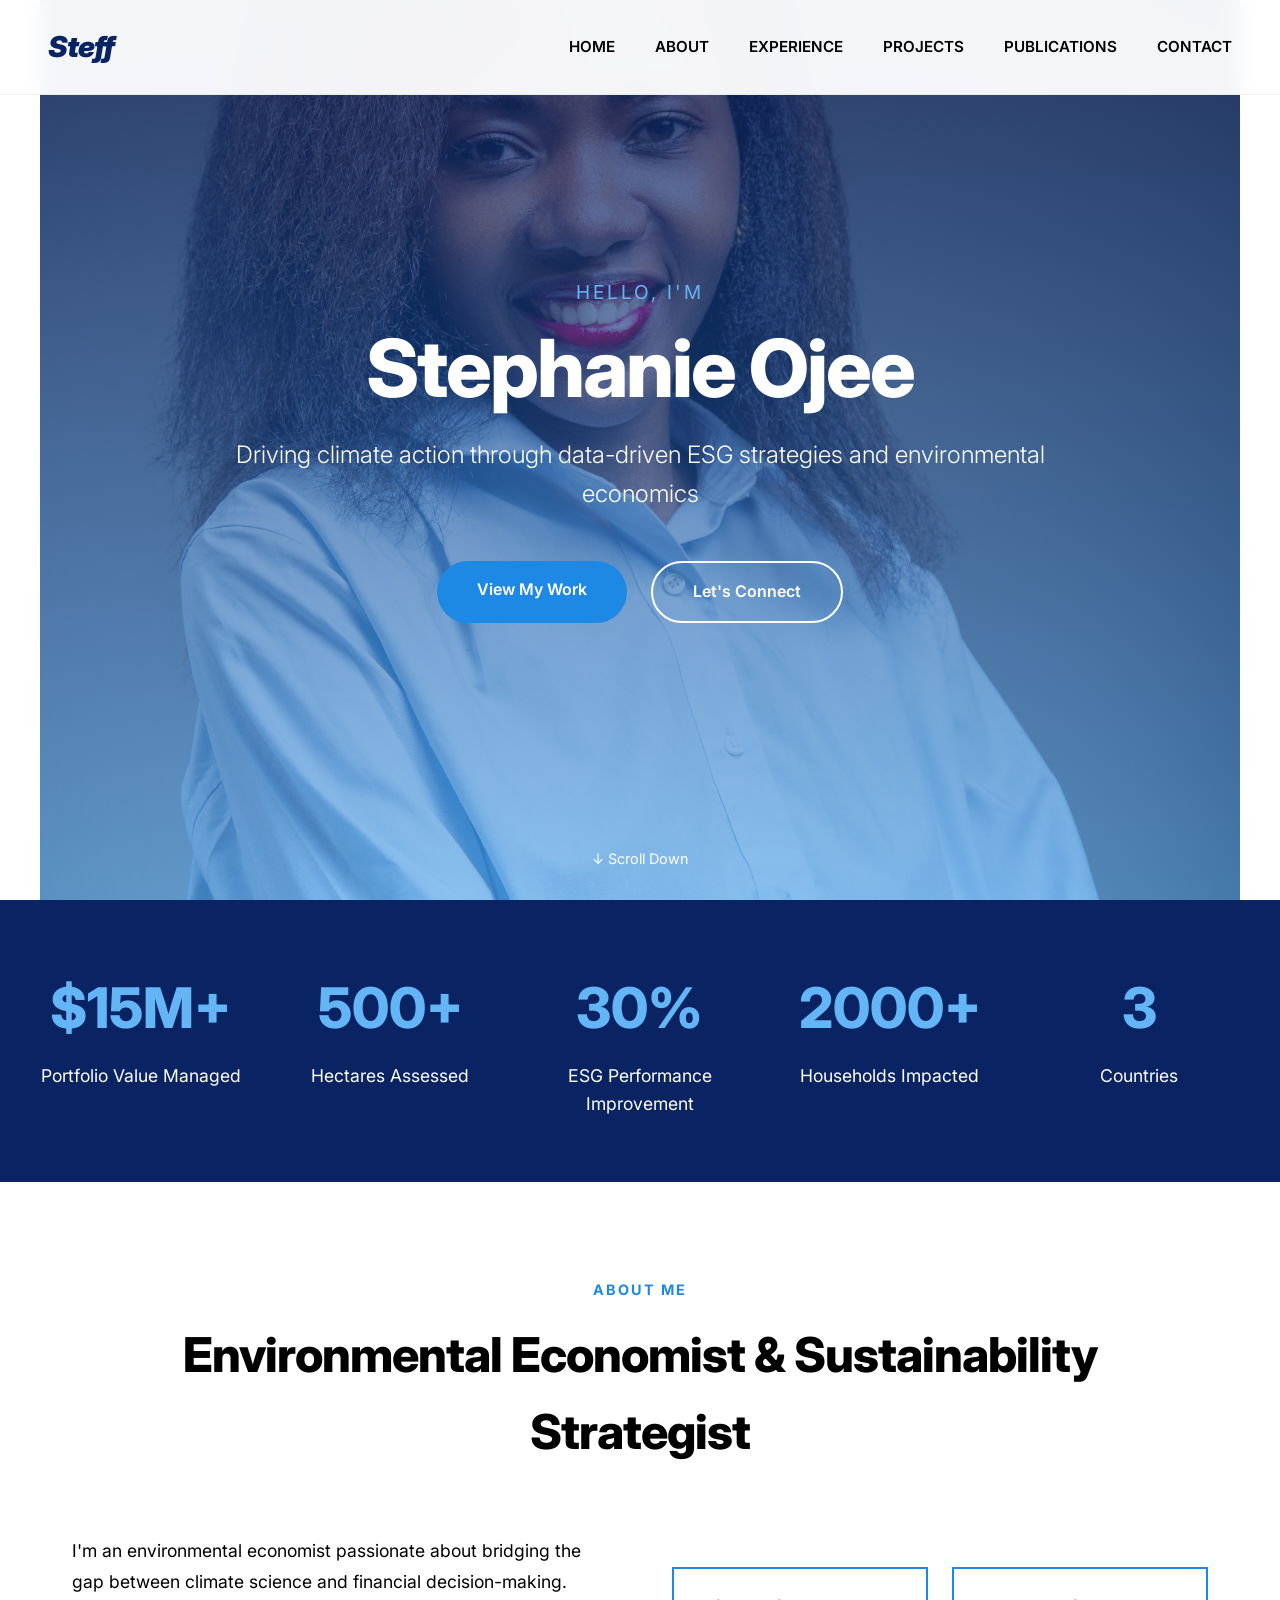
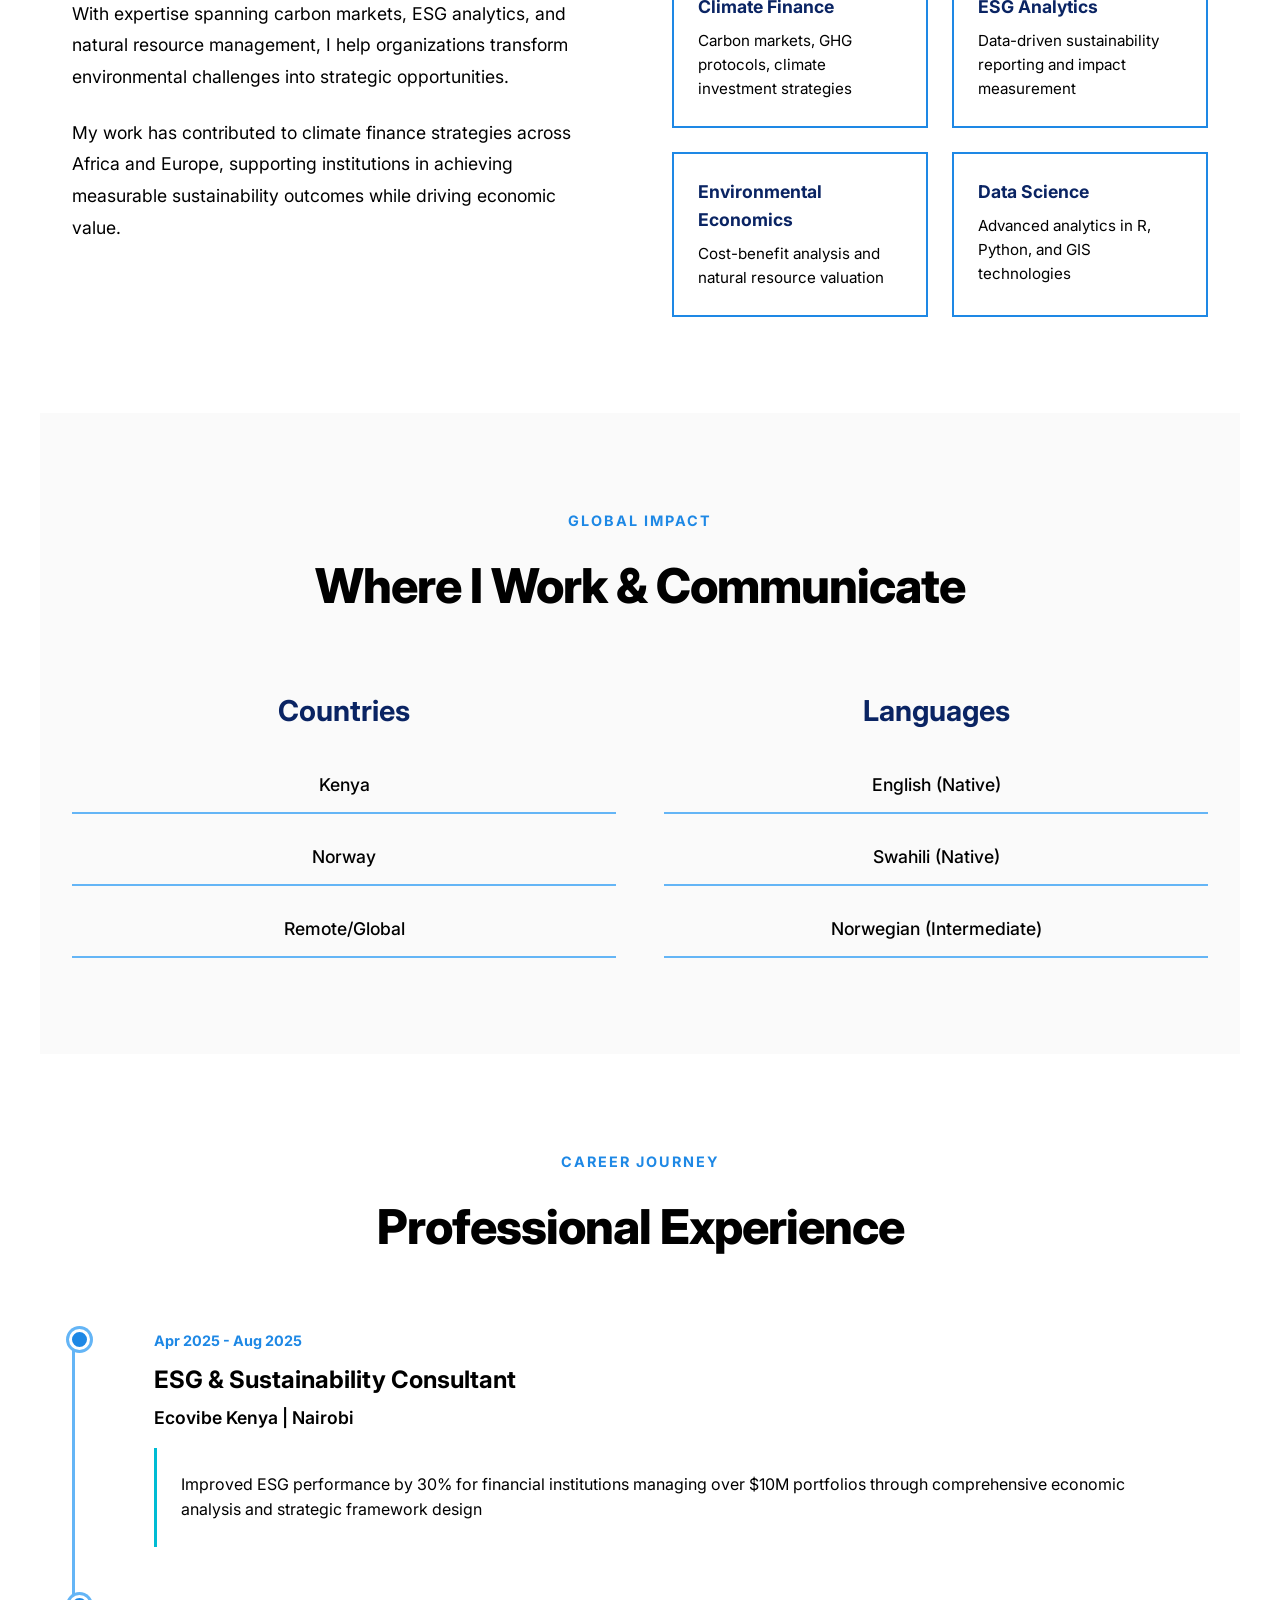
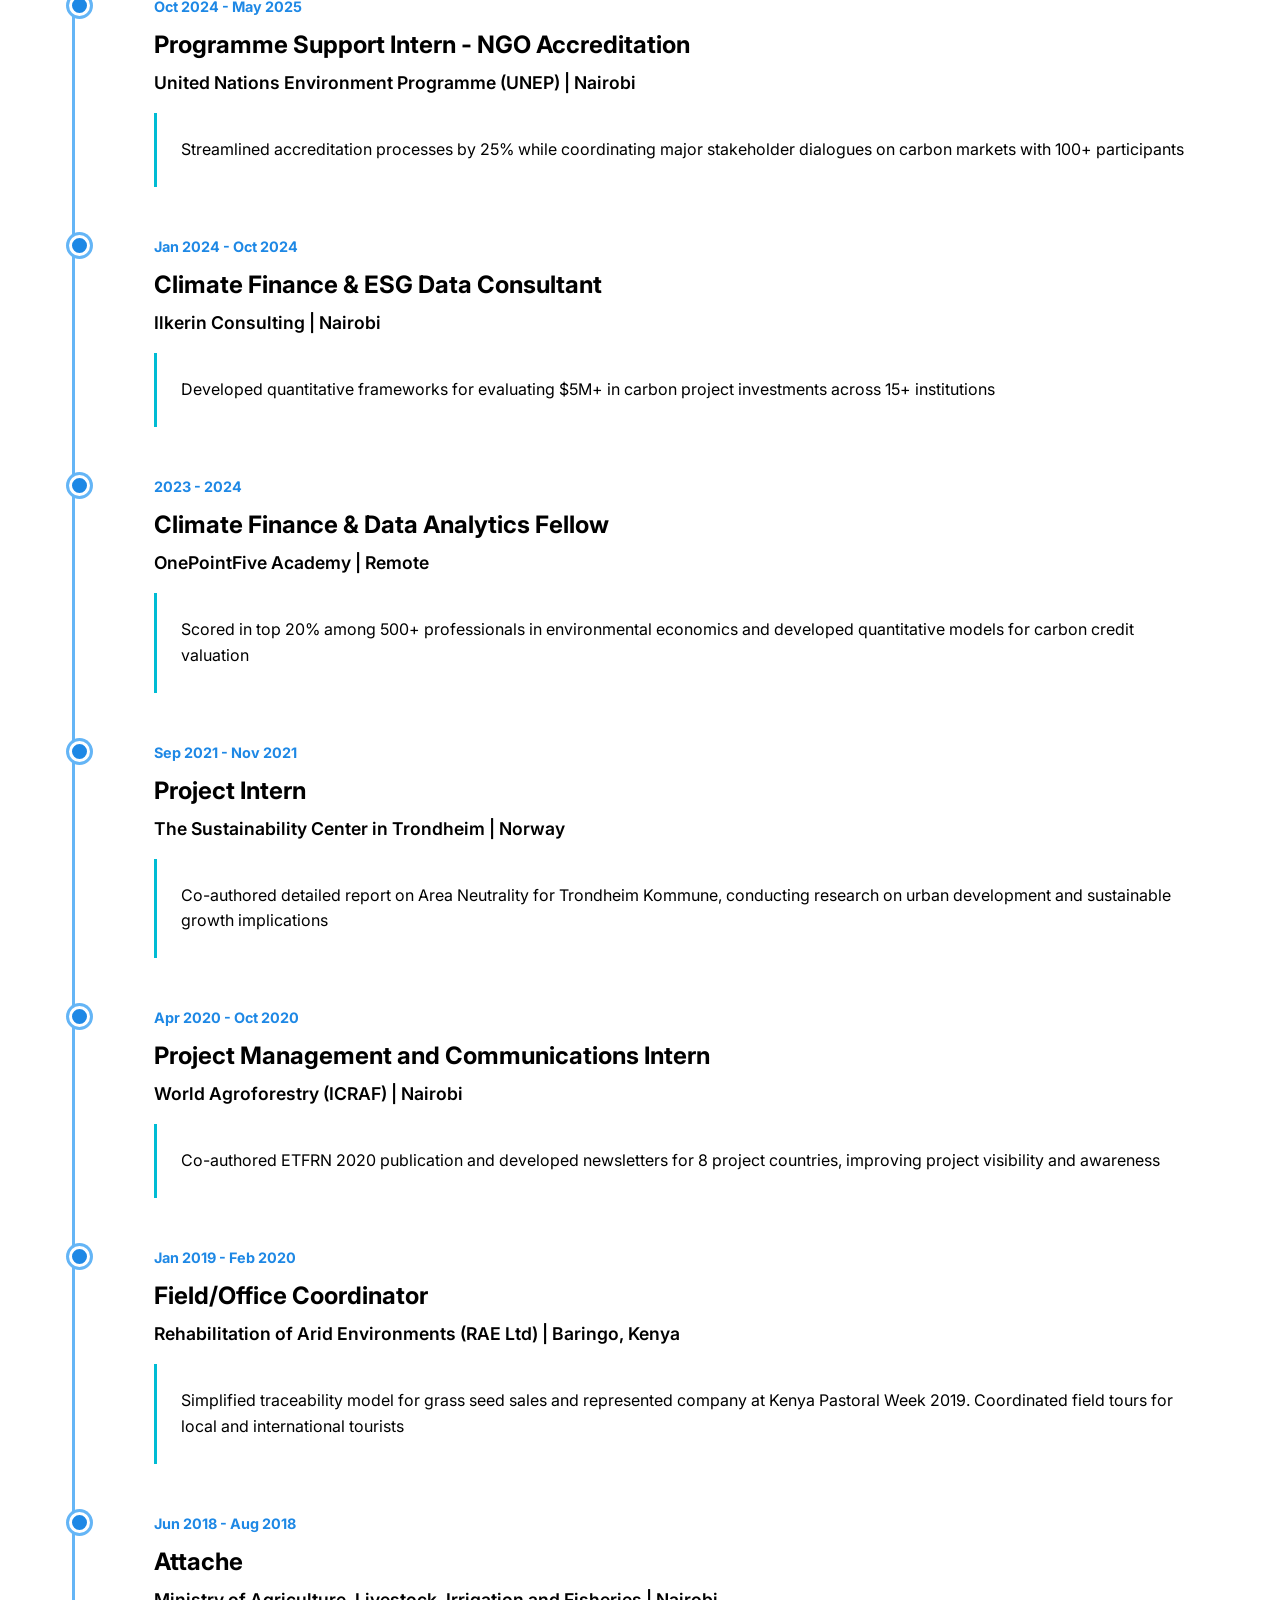
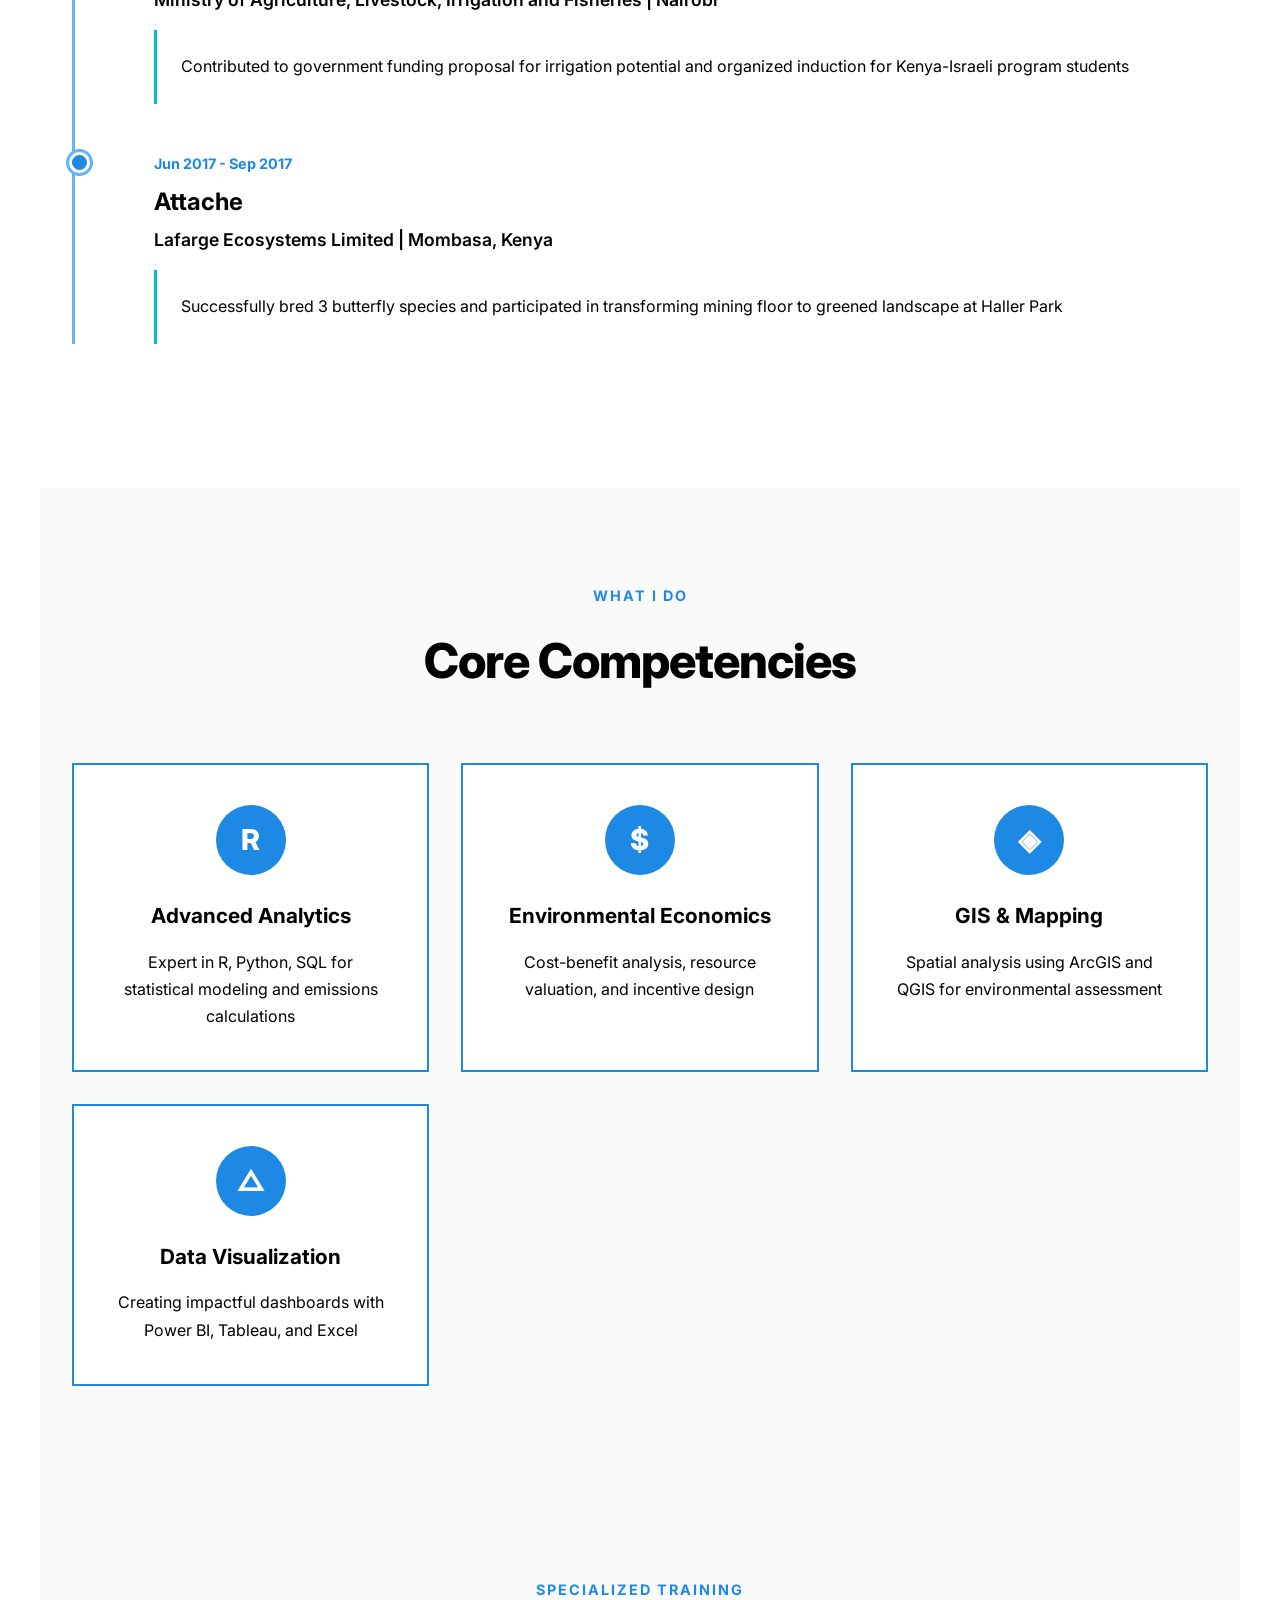
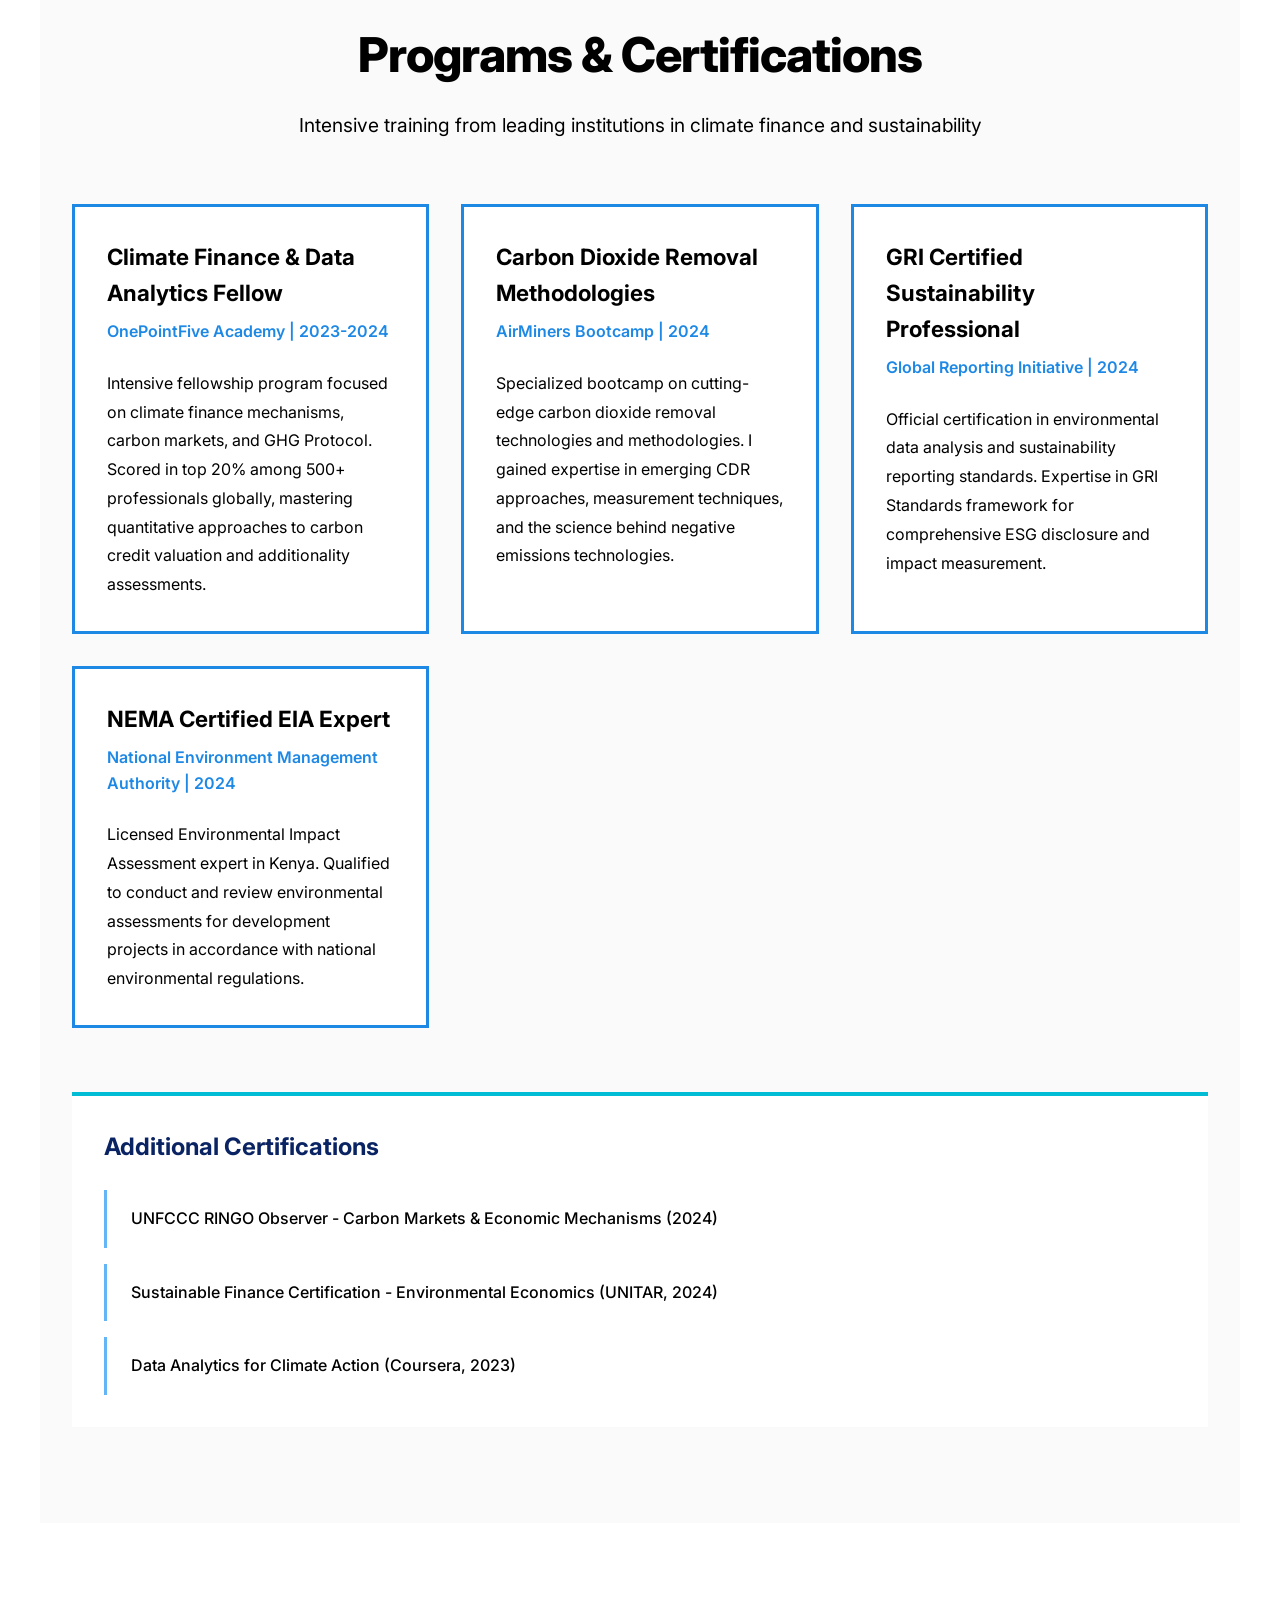
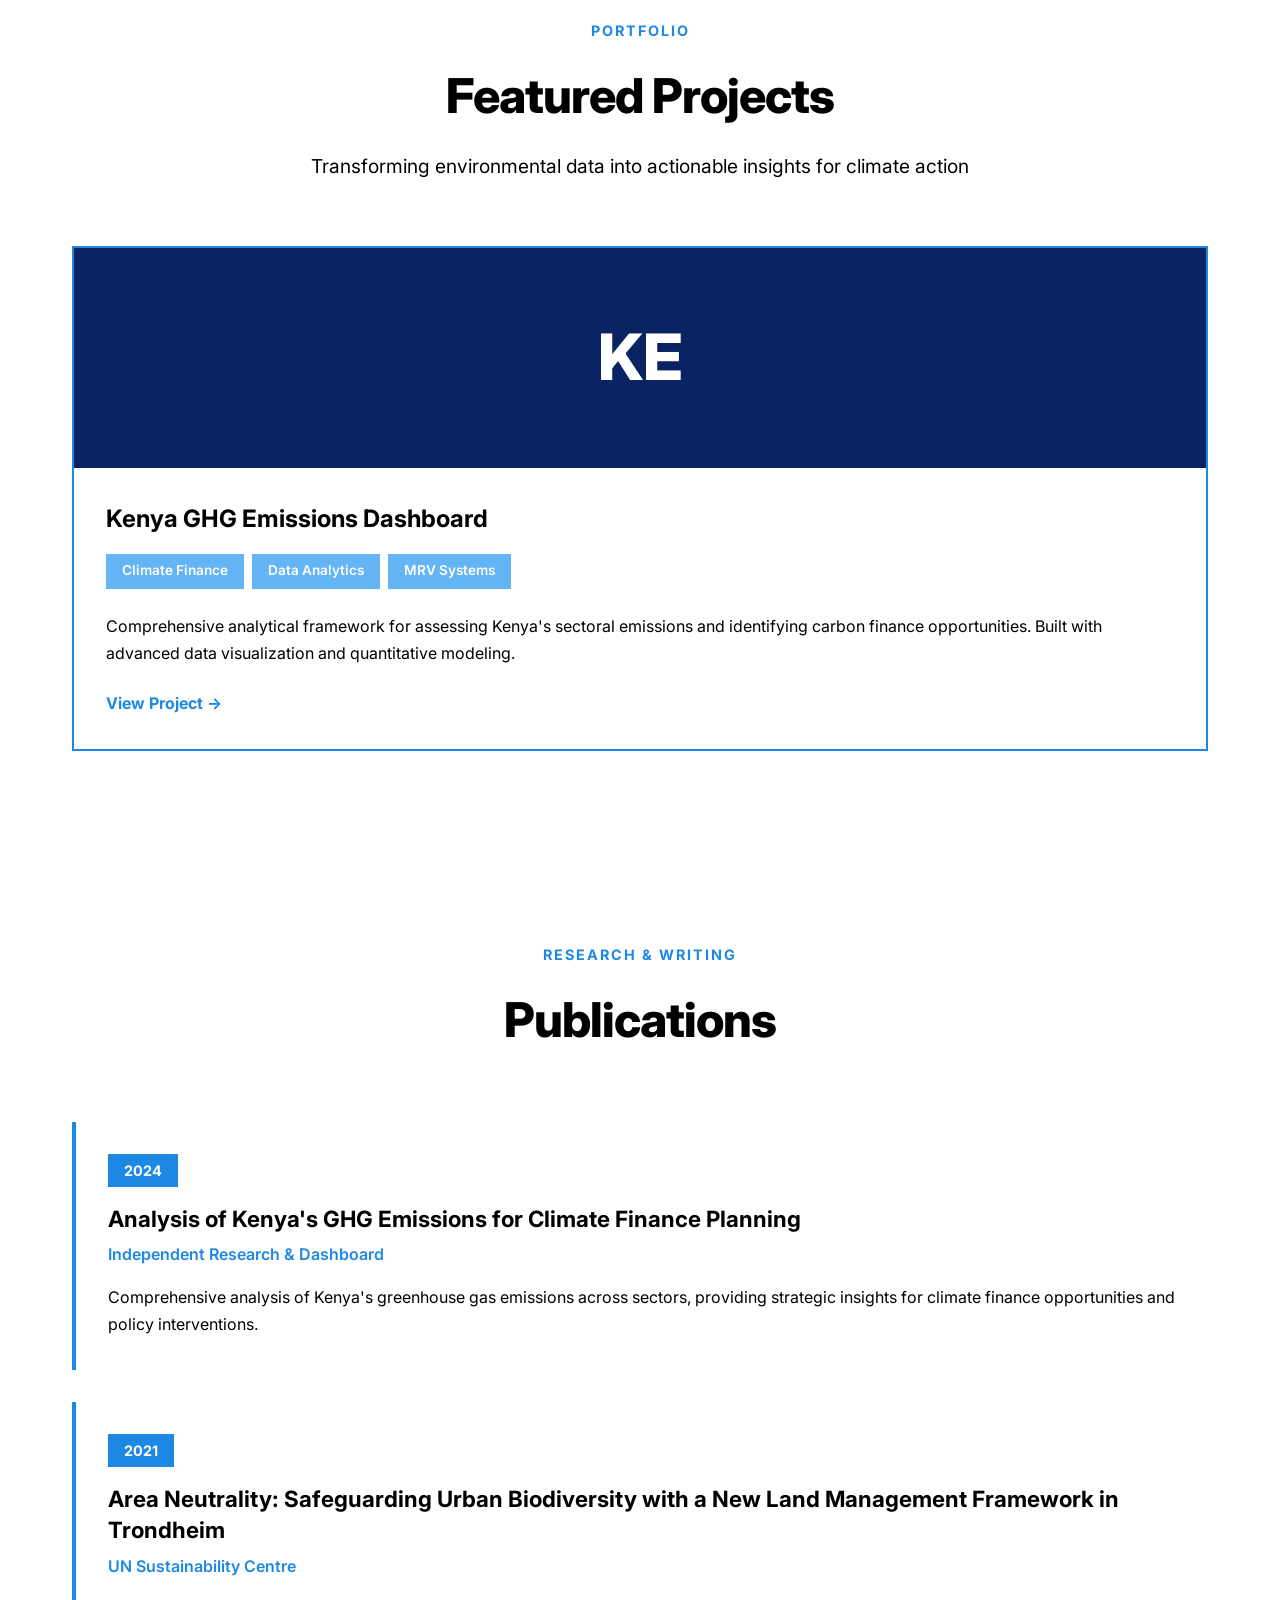
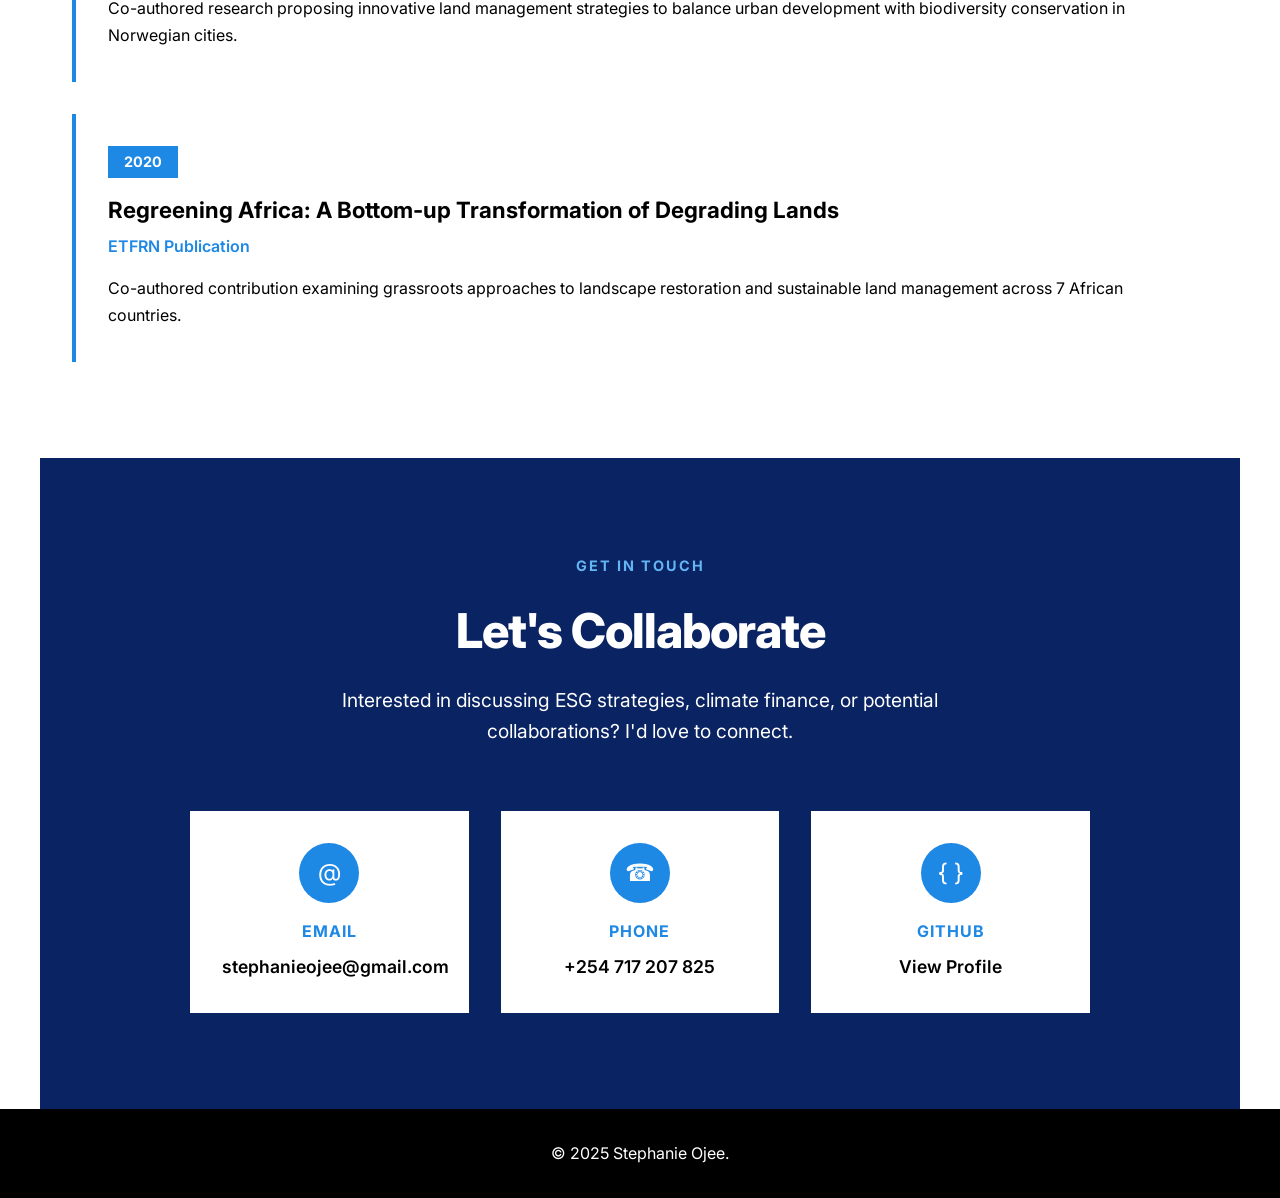
==== index.html @ e3520d9a "Update index.html" ====
<!DOCTYPE html>
<html lang="en">
<head>
    <meta charset="UTF-8">
    <meta name="viewport" content="width=device-width, initial-scale=1.0">
    <title>Stephanie Ojee | ESG & Sustainability Consultant</title>
    <link rel="preconnect" href="https://fonts.googleapis.com">
    <link rel="preconnect" href="https://fonts.gstatic.com" crossorigin>
    <link href="https://fonts.googleapis.com/css2?family=Inter:wght@300;400;500;600;700;800;900&display=swap" rel="stylesheet">
    <style>
        * {
            margin: 0;
            padding: 0;
            box-sizing: border-box;
        }

        :root {
            --blue-dark: #0A2463;
            --blue-primary: #1E88E5;
            --blue-light: #64B5F6;
            --blue-accent: #00BCD4;
            --black: #000000;
            --white: #FFFFFF;
            --off-white: #FAFAFA;
        }

        body {
            font-family: 'Inter', sans-serif;
            color: var(--black);
            background-color: var(--white);
            line-height: 1.6;
        }

        /* Navigation */
        nav {
            position: fixed;
            top: 0;
            width: 100%;
            background: rgba(255, 255, 255, 0.95);
            backdrop-filter: blur(10px);
            padding: 1.5rem 3rem;
            display: flex;
            justify-content: space-between;
            align-items: center;
            z-index: 1000;
            border-bottom: 1px solid rgba(0, 0, 0, 0.05);
        }

        .logo {
            font-size: 1.8rem;
            font-weight: 900;
            font-style: italic;
            color: var(--blue-dark);
            letter-spacing: -1px;
        }

        .nav-links {
            display: flex;
            list-style: none;
            gap: 2.5rem;
        }

        .nav-links a {
            text-decoration: none;
            color: var(--black);
            font-weight: 600;
            font-size: 0.95rem;
            transition: color 0.3s;
            position: relative;
        }

        .nav-links a:hover {
            color: var(--blue-primary);
        }

        .nav-links a::after {
            content: '';
            position: absolute;
            bottom: -5px;
            left: 0;
            width: 0;
            height: 2px;
            background: var(--blue-primary);
            transition: width 0.3s;
        }

        .nav-links a:hover::after {
            width: 100%;
        }

        /* Hero Section */
        .hero {
            height: 100vh;
            background: linear-gradient(rgba(10, 36, 99, 0.7), rgba(30, 136, 229, 0.5)), 
                url('Steff.jpeg');
            background-size: cover;
            background-position: center 30%;
            background-repeat: no-repeat;
            display: flex;
            align-items: center;
            justify-content: center;
            text-align: center;
            color: var(--white);
            position: relative;
}

        .hero-content {
            position: relative;
            z-index: 2;
            max-width: 900px;
            padding: 2rem;
        }

        .hero-subtitle {
            font-size: 1.2rem;
            font-weight: 400;
            letter-spacing: 3px;
            text-transform: uppercase;
            margin-bottom: 1rem;
            color: var(--blue-light);
        }

        .hero h1 {
            font-size: 5rem;
            font-weight: 800;
            margin-bottom: 1.5rem;
            line-height: 1.1;
            letter-spacing: -2px;
        }

        .hero-tagline {
            font-size: 1.5rem;
            font-weight: 300;
            margin-bottom: 3rem;
            color: var(--white);
        }

        .hero-cta {
            display: flex;
            gap: 1.5rem;
            justify-content: center;
            flex-wrap: wrap;
        }

        .btn {
            padding: 1rem 2.5rem;
            border: none;
            font-size: 1rem;
            font-weight: 600;
            cursor: pointer;
            transition: all 0.3s;
            text-decoration: none;
            display: inline-block;
            font-family: 'Inter', sans-serif;
            border-radius: 50px;
        }

        .btn-primary {
            background-color: var(--blue-primary);
            color: var(--white);
        }

        .btn-primary:hover {
            background-color: var(--blue-light);
            transform: translateY(-3px);
        }

        .btn-outline {
            background-color: transparent;
            color: var(--white);
            border: 2px solid var(--white);
        }

        .btn-outline:hover {
            background-color: var(--white);
            color: var(--blue-dark);
        }

        .scroll-indicator {
            position: absolute;
            bottom: 30px;
            left: 50%;
            transform: translateX(-50%);
            color: var(--white);
            font-size: 0.9rem;
            animation: bounce 2s infinite;
        }

        @keyframes bounce {
            0%, 20%, 50%, 80%, 100% {
                transform: translateX(-50%) translateY(0);
            }
            40% {
                transform: translateX(-50%) translateY(-10px);
            }
            60% {
                transform: translateX(-50%) translateY(-5px);
            }
        }

        /* Impact Stats Section */
        .impact-stats {
            background: var(--blue-dark);
            color: var(--white);
            padding: 4rem 2rem;
        }

        .stats-grid {
            max-width: 1200px;
            margin: 0 auto;
            display: grid;
            grid-template-columns: repeat(auto-fit, minmax(200px, 1fr));
            gap: 3rem;
            text-align: center;
        }

        .stat-item h3 {
            font-size: 3.5rem;
            font-weight: 800;
            color: var(--blue-light);
            margin-bottom: 0.5rem;
        }

        .stat-item p {
            font-size: 1.1rem;
            font-weight: 400;
            color: var(--white);
        }

        /* Section Styles */
        section {
            padding: 6rem 2rem;
            max-width: 1200px;
            margin: 0 auto;
        }

        .section-header {
            text-align: center;
            margin-bottom: 4rem;
        }

        .section-label {
            font-size: 0.9rem;
            font-weight: 700;
            color: var(--blue-primary);
            text-transform: uppercase;
            letter-spacing: 2px;
            margin-bottom: 1rem;
        }

        .section-title {
            font-size: 3rem;
            font-weight: 800;
            color: var(--black);
            margin-bottom: 1rem;
            letter-spacing: -1px;
        }

        .section-description {
            font-size: 1.2rem;
            color: var(--black);
            max-width: 700px;
            margin: 0 auto;
        }

        /* About Section */
        .about-content {
            display: grid;
            grid-template-columns: 1fr 1fr;
            gap: 4rem;
            align-items: start;
        }

        .about-text h3 {
            font-size: 2rem;
            margin-bottom: 1.5rem;
            color: var(--blue-dark);
            font-weight: 700;
        }

        .about-text p {
            font-size: 1.1rem;
            color: var(--black);
            margin-bottom: 1.5rem;
            line-height: 1.8;
        }

        .expertise-grid {
            display: grid;
            grid-template-columns: repeat(2, 1fr);
            gap: 1.5rem;
            margin-top: 2rem;
        }

        .expertise-item {
            background: var(--white);
            padding: 1.5rem;
            border: 2px solid var(--blue-primary);
            border-radius: 0;
        }

        .expertise-item h4 {
            font-size: 1.1rem;
            color: var(--blue-dark);
            margin-bottom: 0.5rem;
            font-weight: 700;
        }

        .expertise-item p {
            font-size: 0.95rem;
            color: var(--black);
            margin: 0;
        }

        /* Global Presence */
        .global-section {
            background: var(--off-white);
        }

        .global-grid {
            display: grid;
            grid-template-columns: repeat(auto-fit, minmax(300px, 1fr));
            gap: 3rem;
        }

        .global-card {
            text-align: center;
        }

        .global-card h3 {
            font-size: 1.8rem;
            color: var(--blue-dark);
            margin-bottom: 1.5rem;
            font-weight: 700;
        }

        .country-list, .language-list {
            list-style: none;
            display: flex;
            flex-direction: column;
            gap: 1rem;
        }

        .country-list li, .language-list li {
            font-size: 1.1rem;
            color: var(--black);
            font-weight: 500;
            padding: 0.8rem;
            border-bottom: 2px solid var(--blue-light);
        }

        /* Experience Timeline */
        .timeline {
            position: relative;
            padding-left: 50px;
        }

        .timeline::before {
            content: '';
            position: absolute;
            left: 0;
            top: 0;
            bottom: 0;
            width: 3px;
            background: var(--blue-light);
        }

        .timeline-item {
            position: relative;
            margin-bottom: 3rem;
            padding-left: 2rem;
        }

        .timeline-item::before {
            content: '';
            position: absolute;
            left: -53px;
            top: 0;
            width: 15px;
            height: 15px;
            border-radius: 50%;
            background: var(--blue-primary);
            border: 3px solid var(--white);
            box-shadow: 0 0 0 3px var(--blue-light);
        }

        .timeline-date {
            font-size: 0.9rem;
            color: var(--blue-primary);
            font-weight: 700;
            margin-bottom: 0.5rem;
        }

        .timeline-item h3 {
            font-size: 1.5rem;
            color: var(--black);
            margin-bottom: 0.3rem;
            font-weight: 700;
        }

        .timeline-company {
            font-size: 1.1rem;
            color: var(--black);
            margin-bottom: 1rem;
            font-weight: 600;
        }

        .timeline-highlight {
            background: var(--white);
            padding: 1.5rem;
            border-left: 3px solid var(--blue-accent);
            margin-top: 1rem;
        }

        .timeline-highlight p {
            color: var(--black);
            margin: 0;
            font-size: 1rem;
        }

        /* Projects Grid */
        .projects-grid {
            display: grid;
            grid-template-columns: repeat(auto-fit, minmax(350px, 1fr));
            gap: 2.5rem;
        }

        .project-card {
            background: var(--white);
            border: 2px solid var(--blue-primary);
            overflow: hidden;
            transition: all 0.3s;
        }

        .project-card:hover {
            transform: translateY(-5px);
            border-color: var(--blue-dark);
        }

        .project-image {
            height: 220px;
            background: var(--blue-dark);
            display: flex;
            align-items: center;
            justify-content: center;
            font-size: 4rem;
            color: var(--white);
            font-weight: 800;
        }

        .project-content {
            padding: 2rem;
        }

        .project-content h3 {
            font-size: 1.5rem;
            color: var(--black);
            margin-bottom: 1rem;
            font-weight: 700;
        }

        .project-content p {
            color: var(--black);
            margin-bottom: 1.5rem;
            line-height: 1.7;
        }

        .project-tags {
            display: flex;
            gap: 0.5rem;
            flex-wrap: wrap;
            margin-bottom: 1.5rem;
        }

        .tag {
            background: var(--blue-light);
            color: var(--white);
            padding: 0.4rem 1rem;
            font-size: 0.85rem;
            font-weight: 600;
        }

        .project-link {
            color: var(--blue-primary);
            text-decoration: none;
            font-weight: 700;
            display: inline-flex;
            align-items: center;
            gap: 0.5rem;
            transition: gap 0.3s;
        }

        .project-link:hover {
            gap: 1rem;
            color: var(--blue-dark);
        }

        /* Skills Section */
        .skills-section {
            background: var(--off-white);
        }

        .skills-grid {
            display: grid;
            grid-template-columns: repeat(auto-fit, minmax(280px, 1fr));
            gap: 2rem;
        }

        .skill-card {
            background: var(--white);
            padding: 2.5rem;
            text-align: center;
            transition: all 0.3s;
            border: 2px solid var(--blue-primary);
        }

        .skill-card:hover {
            border-color: var(--blue-dark);
            transform: translateY(-5px);
        }

        .skill-icon {
            width: 70px;
            height: 70px;
            background: var(--blue-primary);
            color: var(--white);
            border-radius: 50%;
            display: flex;
            align-items: center;
            justify-content: center;
            font-size: 1.8rem;
            font-weight: 800;
            margin: 0 auto 1.5rem;
        }

        .skill-card h3 {
            font-size: 1.3rem;
            color: var(--black);
            margin-bottom: 1rem;
            font-weight: 700;
        }

        .skill-card p {
            color: var(--black);
            line-height: 1.7;
        }

        /* Certifications Section */
        .certifications-section {
            background: var(--off-white);
        }

        .cert-spotlight-grid {
            display: grid;
            grid-template-columns: repeat(auto-fit, minmax(300px, 1fr));
            gap: 2rem;
            margin-bottom: 4rem;
        }

        .cert-spotlight {
            background: var(--white);
            padding: 2rem;
            border: 3px solid var(--blue-primary);
            transition: all 0.3s;
        }

        .cert-spotlight:hover {
            border-color: var(--blue-dark);
            transform: translateY(-5px);
        }

        .cert-header {
            margin-bottom: 1.5rem;
        }

        .cert-spotlight h3 {
            font-size: 1.4rem;
            color: var(--black);
            margin-bottom: 0.5rem;
            font-weight: 700;
        }

        .cert-org {
            color: var(--blue-primary);
            font-weight: 600;
            font-size: 1rem;
        }

        .cert-spotlight p {
            color: var(--black);
            line-height: 1.8;
            font-size: 1rem;
        }

        .additional-certs {
            background: var(--white);
            padding: 2rem;
            border-top: 4px solid var(--blue-accent);
        }

        .additional-certs h3 {
            font-size: 1.5rem;
            color: var(--blue-dark);
            margin-bottom: 1.5rem;
            font-weight: 700;
        }

        .cert-list {
            list-style: none;
            display: grid;
            gap: 1rem;
        }

        .cert-list li {
            padding: 1rem;
            border-left: 3px solid var(--blue-light);
            padding-left: 1.5rem;
            color: var(--black);
            font-weight: 500;
        }

        /* Publications Section */
        .publications-section {
            background: var(--white);
        }

        .publications-grid {
            display: grid;
            gap: 2rem;
        }

        .publication-card {
            background: var(--white);
            padding: 2rem;
            border-left: 4px solid var(--blue-primary);
            transition: all 0.3s;
        }

        .publication-card:hover {
            border-left-color: var(--blue-dark);
            transform: translateX(10px);
        }

        .pub-year {
            display: inline-block;
            background: var(--blue-primary);
            color: var(--white);
            padding: 0.3rem 1rem;
            font-weight: 700;
            margin-bottom: 1rem;
            font-size: 0.9rem;
        }

        .publication-card h3 {
            font-size: 1.4rem;
            color: var(--black);
            margin-bottom: 0.5rem;
            font-weight: 700;
            line-height: 1.4;
        }

        .pub-type {
            color: var(--blue-primary);
            font-weight: 600;
            margin-bottom: 1rem;
            font-size: 1rem;
        }

        .publication-card p:last-child {
            color: var(--black);
            line-height: 1.7;
        }

        /* Contact Section */
        .contact-section {
            background: var(--blue-dark);
            color: var(--white);
            text-align: center;
            padding: 6rem 2rem;
        }

        .contact-section .section-title {
            color: var(--white);
        }

        .contact-section .section-description {
            color: var(--white);
        }

        .contact-grid {
            display: grid;
            grid-template-columns: repeat(auto-fit, minmax(250px, 1fr));
            gap: 2rem;
            max-width: 900px;
            margin: 3rem auto 0;
        }

        .contact-item {
            background: var(--white);
            color: var(--black);
            padding: 2rem;
            transition: all 0.3s;
        }

        .contact-item:hover {
            background: var(--blue-light);
            color: var(--white);
            transform: translateY(-5px);
        }

        .contact-icon {
            width: 60px;
            height: 60px;
            background: var(--blue-primary);
            color: var(--white);
            border-radius: 50%;
            display: flex;
            align-items: center;
            justify-content: center;
            font-size: 1.5rem;
            margin: 0 auto 1rem;
        }

        .contact-item h4 {
            font-size: 1rem;
            margin-bottom: 0.5rem;
            color: var(--blue-primary);
            text-transform: uppercase;
            letter-spacing: 1px;
            font-weight: 700;
        }

        .contact-item:hover h4 {
            color: var(--white);
        }

        .contact-item a {
            color: var(--black);
            text-decoration: none;
            font-size: 1.1rem;
            font-weight: 600;
            transition: color 0.3s;
        }

        .contact-item:hover a {
            color: var(--white);
        }

        footer {
            background: var(--black);
            color: var(--white);
            text-align: center;
            padding: 2rem;
        }

        footer p {
            color: var(--white);
        }

        @media (max-width: 768px) {
            nav {
                padding: 1rem 1.5rem;
            }

            .nav-links {
                gap: 1.5rem;
                font-size: 0.85rem;
            }

            .hero h1 {
                font-size: 3rem;
            }

            .hero-tagline {
                font-size: 1.2rem;
            }

            .section-title {
                font-size: 2rem;
            }

            .about-content {
                grid-template-columns: 1fr;
            }

            .expertise-grid {
                grid-template-columns: 1fr;
            }

            .timeline {
                padding-left: 30px;
            }

            .timeline-item::before {
                left: -36px;
            }

            .projects-grid,
            .skills-grid,
            .cert-spotlight-grid,
            .publications-grid {
                grid-template-columns: 1fr;
            }
        }
    </style>
</head>
<body>
    <nav>
        <div class="logo">Steff</div>
        <ul class="nav-links">
            <li><a href="#home">HOME</a></li>
            <li><a href="#about">ABOUT</a></li>
            <li><a href="#experience">EXPERIENCE</a></li>
            <li><a href="#projects">PROJECTS</a></li>
            <li><a href="#publications">PUBLICATIONS</a></li>
            <li><a href="#contact">CONTACT</a></li>
        </ul>
    </nav>

    <section class="hero" id="home">
        <div class="hero-content">
            <div class="hero-subtitle">Hello, I'm</div>
            <h1>Stephanie Ojee</h1>
            <div class="hero-tagline">Driving climate action through data-driven ESG strategies and environmental economics</div>
            <div class="hero-cta">
                <a href="#projects" class="btn btn-primary">View My Work</a>
                <a href="#contact" class="btn btn-outline">Let's Connect</a>
            </div>
        </div>
        <div class="scroll-indicator">↓ Scroll Down</div>
    </section>

    <div class="impact-stats">
        <div class="stats-grid">
            <div class="stat-item">
                <h3>$15M+</h3>
                <p>Portfolio Value Managed</p>
            </div>
            <div class="stat-item">
                <h3>500+</h3>
                <p>Hectares Assessed</p>
            </div>
            <div class="stat-item">
                <h3>30%</h3>
                <p>ESG Performance Improvement</p>
            </div>
            <div class="stat-item">
                <h3>2000+</h3>
                <p>Households Impacted</p>
            </div>
            <div class="stat-item">
                <h3>3</h3>
                <p>Countries</p>
            </div>
        </div>
    </div>

    <section id="about">
        <div class="section-header">
            <div class="section-label">About Me</div>
            <h2 class="section-title">Environmental Economist & Sustainability Strategist</h2>
        </div>
        <div class="about-content">
            <div class="about-text">
                <p>I'm an environmental economist passionate about bridging the gap between climate science and financial decision-making. With expertise spanning carbon markets, ESG analytics, and natural resource management, I help organizations transform environmental challenges into strategic opportunities.</p>
                <p>My work has contributed to climate finance strategies across Africa and Europe, supporting institutions in achieving measurable sustainability outcomes while driving economic value.</p>
            </div>
            <div class="expertise-grid">
                <div class="expertise-item">
                    <h4>Climate Finance</h4>
                    <p>Carbon markets, GHG protocols, climate investment strategies</p>
                </div>
                <div class="expertise-item">
                    <h4>ESG Analytics</h4>
                    <p>Data-driven sustainability reporting and impact measurement</p>
                </div>
                <div class="expertise-item">
                    <h4>Environmental Economics</h4>
                    <p>Cost-benefit analysis and natural resource valuation</p>
                </div>
                <div class="expertise-item">
                    <h4>Data Science</h4>
                    <p>Advanced analytics in R, Python, and GIS technologies</p>
                </div>
            </div>
        </div>
    </section>

    <section class="global-section">
        <div class="section-header">
            <div class="section-label">Global Impact</div>
            <h2 class="section-title">Where I Work & Communicate</h2>
        </div>
        <div class="global-grid">
            <div class="global-card">
                <h3>Countries</h3>
                <ul class="country-list">
                    <li>Kenya</li>
                    <li>Norway</li>
                    <li>Remote/Global</li>
                </ul>
            </div>
            <div class="global-card">
                <h3>Languages</h3>
                <ul class="language-list">
                    <li>English (Native)</li>
                    <li>Swahili (Native)</li>
                    <li>Norwegian (Intermediate)</li>
                </ul>
            </div>
        </div>
    </section>

    <section id="experience">
        <div class="section-header">
            <div class="section-label">Career Journey</div>
            <h2 class="section-title">Professional Experience</h2>
        </div>
        <div class="timeline">
            <div class="timeline-item">
                <div class="timeline-date">Apr 2025 - Aug 2025</div>
                <h3>ESG & Sustainability Consultant</h3>
                <div class="timeline-company">Ecovibe Kenya | Nairobi</div>
                <div class="timeline-highlight">
                    <p>Improved ESG performance by 30% for financial institutions managing over $10M portfolios through comprehensive economic analysis and strategic framework design</p>
                </div>
            </div>

            <div class="timeline-item">
                <div class="timeline-date">Oct 2024 - May 2025</div>
                <h3>Programme Support Intern - NGO Accreditation</h3>
                <div class="timeline-company">United Nations Environment Programme (UNEP) | Nairobi</div>
                <div class="timeline-highlight">
                    <p>Streamlined accreditation processes by 25% while coordinating major stakeholder dialogues on carbon markets with 100+ participants</p>
                </div>
            </div>

            <div class="timeline-item">
                <div class="timeline-date">Jan 2024 - Oct 2024</div>
                <h3>Climate Finance & ESG Data Consultant</h3>
                <div class="timeline-company">Ilkerin Consulting | Nairobi</div>
                <div class="timeline-highlight">
                    <p>Developed quantitative frameworks for evaluating $5M+ in carbon project investments across 15+ institutions</p>
                </div>
            </div>

            <div class="timeline-item">
                <div class="timeline-date">2023 - 2024</div>
                <h3>Climate Finance & Data Analytics Fellow</h3>
                <div class="timeline-company">OnePointFive Academy | Remote</div>
                <div class="timeline-highlight">
                    <p>Scored in top 20% among 500+ professionals in environmental economics and developed quantitative models for carbon credit valuation</p>
                </div>
            </div>

            <div class="timeline-item">
                <div class="timeline-date">Sep 2021 - Nov 2021</div>
                <h3>Project Intern</h3>
                <div class="timeline-company">The Sustainability Center in Trondheim | Norway</div>
                <div class="timeline-highlight">
                    <p>Co-authored detailed report on Area Neutrality for Trondheim Kommune, conducting research on urban development and sustainable growth implications</p>
                </div>
            </div>

            <div class="timeline-item">
                <div class="timeline-date">Apr 2020 - Oct 2020</div>
                <h3>Project Management and Communications Intern</h3>
                <div class="timeline-company">World Agroforestry (ICRAF) | Nairobi</div>
                <div class="timeline-highlight">
                    <p>Co-authored ETFRN 2020 publication and developed newsletters for 8 project countries, improving project visibility and awareness</p>
                </div>
            </div>

            <div class="timeline-item">
                <div class="timeline-date">Jan 2019 - Feb 2020</div>
                <h3>Field/Office Coordinator</h3>
                <div class="timeline-company">Rehabilitation of Arid Environments (RAE Ltd) | Baringo, Kenya</div>
                <div class="timeline-highlight">
                    <p>Simplified traceability model for grass seed sales and represented company at Kenya Pastoral Week 2019. Coordinated field tours for local and international tourists</p>
                </div>
            </div>

            <div class="timeline-item">
                <div class="timeline-date">Jun 2018 - Aug 2018</div>
                <h3>Attache</h3>
                <div class="timeline-company">Ministry of Agriculture, Livestock, Irrigation and Fisheries | Nairobi</div>
                <div class="timeline-highlight">
                    <p>Contributed to government funding proposal for irrigation potential and organized induction for Kenya-Israeli program students</p>
                </div>
            </div>

            <div class="timeline-item">
                <div class="timeline-date">Jun 2017 - Sep 2017</div>
                <h3>Attache</h3>
                <div class="timeline-company">Lafarge Ecosystems Limited | Mombasa, Kenya</div>
                <div class="timeline-highlight">
                    <p>Successfully bred 3 butterfly species and participated in transforming mining floor to greened landscape at Haller Park</p>
                </div>
            </div>
        </div>
    </section>

    <section class="skills-section">
        <div class="section-header">
            <div class="section-label">What I Do</div>
            <h2 class="section-title">Core Competencies</h2>
        </div>
        <div class="skills-grid">
            <div class="skill-card">
                <div class="skill-icon">R</div>
                <h3>Advanced Analytics</h3>
                <p>Expert in R, Python, SQL for statistical modeling and emissions calculations</p>
            </div>
            <div class="skill-card">
                <div class="skill-icon">$</div>
                <h3>Environmental Economics</h3>
                <p>Cost-benefit analysis, resource valuation, and incentive design</p>
            </div>
            <div class="skill-card">
                <div class="skill-icon">◈</div>
                <h3>GIS & Mapping</h3>
                <p>Spatial analysis using ArcGIS and QGIS for environmental assessment</p>
            </div>
            <div class="skill-card">
                <div class="skill-icon">△</div>
                <h3>Data Visualization</h3>
                <p>Creating impactful dashboards with Power BI, Tableau, and Excel</p>
            </div>
        </div>
    </section>

    <section class="certifications-section">
        <div class="section-header">
            <div class="section-label">Specialized Training</div>
            <h2 class="section-title">Programs & Certifications</h2>
            <p class="section-description">Intensive training from leading institutions in climate finance and sustainability</p>
        </div>
        <div class="cert-spotlight-grid">
            <div class="cert-spotlight">
                <div class="cert-header">
                    <h3>Climate Finance & Data Analytics Fellow</h3>
                    <div class="cert-org">OnePointFive Academy | 2023-2024</div>
                </div>
                <p>Intensive fellowship program focused on climate finance mechanisms, carbon markets, and GHG Protocol. Scored in top 20% among 500+ professionals globally, mastering quantitative approaches to carbon credit valuation and additionality assessments.</p>
            </div>

            <div class="cert-spotlight">
                <div class="cert-header">
                    <h3>Carbon Dioxide Removal Methodologies</h3>
                    <div class="cert-org">AirMiners Bootcamp | 2024</div>
                </div>
                <p>Specialized bootcamp on cutting-edge carbon dioxide removal technologies and methodologies. I gained expertise in emerging CDR approaches, measurement techniques, and the science behind negative emissions technologies.</p>
            </div>

            <div class="cert-spotlight">
                <div class="cert-header">
                    <h3>GRI Certified Sustainability Professional</h3>
                    <div class="cert-org">Global Reporting Initiative | 2024</div>
                </div>
                <p>Official certification in environmental data analysis and sustainability reporting standards. Expertise in GRI Standards framework for comprehensive ESG disclosure and impact measurement.</p>
            </div>

            <div class="cert-spotlight">
                <div class="cert-header">
                    <h3>NEMA Certified EIA Expert</h3>
                    <div class="cert-org">National Environment Management Authority | 2024</div>
                </div>
                <p>Licensed Environmental Impact Assessment expert in Kenya. Qualified to conduct and review environmental assessments for development projects in accordance with national environmental regulations.</p>
            </div>
        </div>

        <div class="additional-certs">
            <h3>Additional Certifications</h3>
            <ul class="cert-list">
                <li>UNFCCC RINGO Observer - Carbon Markets & Economic Mechanisms (2024)</li>
                <li>Sustainable Finance Certification - Environmental Economics (UNITAR, 2024)</li>
                <li>Data Analytics for Climate Action (Coursera, 2023)</li>
            </ul>
        </div>
    </section>

    <section id="projects">
        <div class="section-header">
            <div class="section-label">Portfolio</div>
            <h2 class="section-title">Featured Projects</h2>
            <p class="section-description">Transforming environmental data into actionable insights for climate action</p>
        </div>
        <div class="projects-grid">
            <div class="project-card">
                <div class="project-image">KE</div>
                <div class="project-content">
                    <h3>Kenya GHG Emissions Dashboard</h3>
                    <div class="project-tags">
                        <span class="tag">Climate Finance</span>
                        <span class="tag">Data Analytics</span>
                        <span class="tag">MRV Systems</span>
                    </div>
                    <p>Comprehensive analytical framework for assessing Kenya's sectoral emissions and identifying carbon finance opportunities. Built with advanced data visualization and quantitative modeling.</p>
                    <a href="https://github.com/Steff-Ojee/Kenya-GHG-dashboard" target="_blank" class="project-link">View Project →</a>
                </div>
            </div>
        </div>
    </section>

    <section class="publications-section" id="publications">
        <div class="section-header">
            <div class="section-label">Research & Writing</div>
            <h2 class="section-title">Publications</h2>
        </div>
        <div class="publications-grid">
            <div class="publication-card">
                <div class="pub-year">2024</div>
                <h3>Analysis of Kenya's GHG Emissions for Climate Finance Planning</h3>
                <p class="pub-type">Independent Research & Dashboard</p>
                <p>Comprehensive analysis of Kenya's greenhouse gas emissions across sectors, providing strategic insights for climate finance opportunities and policy interventions.</p>
            </div>

            <div class="publication-card">
                <div class="pub-year">2021</div>
                <h3>Area Neutrality: Safeguarding Urban Biodiversity with a New Land Management Framework in Trondheim</h3>
                <p class="pub-type">UN Sustainability Centre</p>
                <p>Co-authored research proposing innovative land management strategies to balance urban development with biodiversity conservation in Norwegian cities.</p>
            </div>

            <div class="publication-card">
                <div class="pub-year">2020</div>
                <h3>Regreening Africa: A Bottom-up Transformation of Degrading Lands</h3>
                <p class="pub-type">ETFRN Publication</p>
                <p>Co-authored contribution examining grassroots approaches to landscape restoration and sustainable land management across 7 African countries.</p>
            </div>
        </div>
    </section>

    <section class="contact-section" id="contact">
        <div class="section-header">
            <div class="section-label" style="color: var(--blue-light);">Get In Touch</div>
            <h2 class="section-title">Let's Collaborate</h2>
            <p class="section-description">Interested in discussing ESG strategies, climate finance, or potential collaborations? I'd love to connect.</p>
        </div>
        <div class="contact-grid">
            <div class="contact-item">
                <div class="contact-icon">@</div>
                <h4>Email</h4>
                <a href="mailto:stephanieojee@gmail.com">stephanieojee@gmail.com</a>
            </div>
            <div class="contact-item">
                <div class="contact-icon">☎</div>
                <h4>Phone</h4>
                <a href="tel:+254717207825">+254 717 207 825</a>
            </div>
            <div class="contact-item">
                <div class="contact-icon">{ }</div>
                <h4>GitHub</h4>
                <a href="https://github.com/Steff-Ojee" target="_blank">View Profile</a>
            </div>
        </div>
    </section>

    <footer>
        <p>&copy; 2025 Stephanie Ojee.</p>
    </footer>

    <script>
        document.querySelectorAll('a[href^="#"]').forEach(anchor => {
            anchor.addEventListener('click', function (e) {
                e.preventDefault();
                const target = document.querySelector(this.getAttribute('href'));
                if (target) {
                    target.scrollIntoView({
                        behavior: 'smooth'
                    });
                }
            });
        });

        window.addEventListener('scroll', () => {
            const nav = document.querySelector('nav');
            if (window.scrollY > 50) {
                nav.style.boxShadow = '0 2px 20px rgba(0, 0, 0, 0.1)';
            } else {
                nav.style.boxShadow = 'none';
            }
        });

        const observerOptions = {
            threshold: 0.1,
            rootMargin: '0px 0px -50px 0px'
        };

        const observer = new IntersectionObserver((entries) => {
            entries.forEach(entry => {
                if (entry.isIntersecting) {
                    entry.target.style.opacity = '1';
                    entry.target.style.transform = 'translateY(0)';
                }
            });
        }, observerOptions);

        document.querySelectorAll('.timeline-item, .project-card, .skill-card, .cert-spotlight, .publication-card').forEach(el => {
            el.style.opacity = '0';
            el.style.transform = 'translateY(30px)';
            el.style.transition = 'all 0.6s ease-out';
            observer.observe(el);
        });
    </script>
</body>
</html>
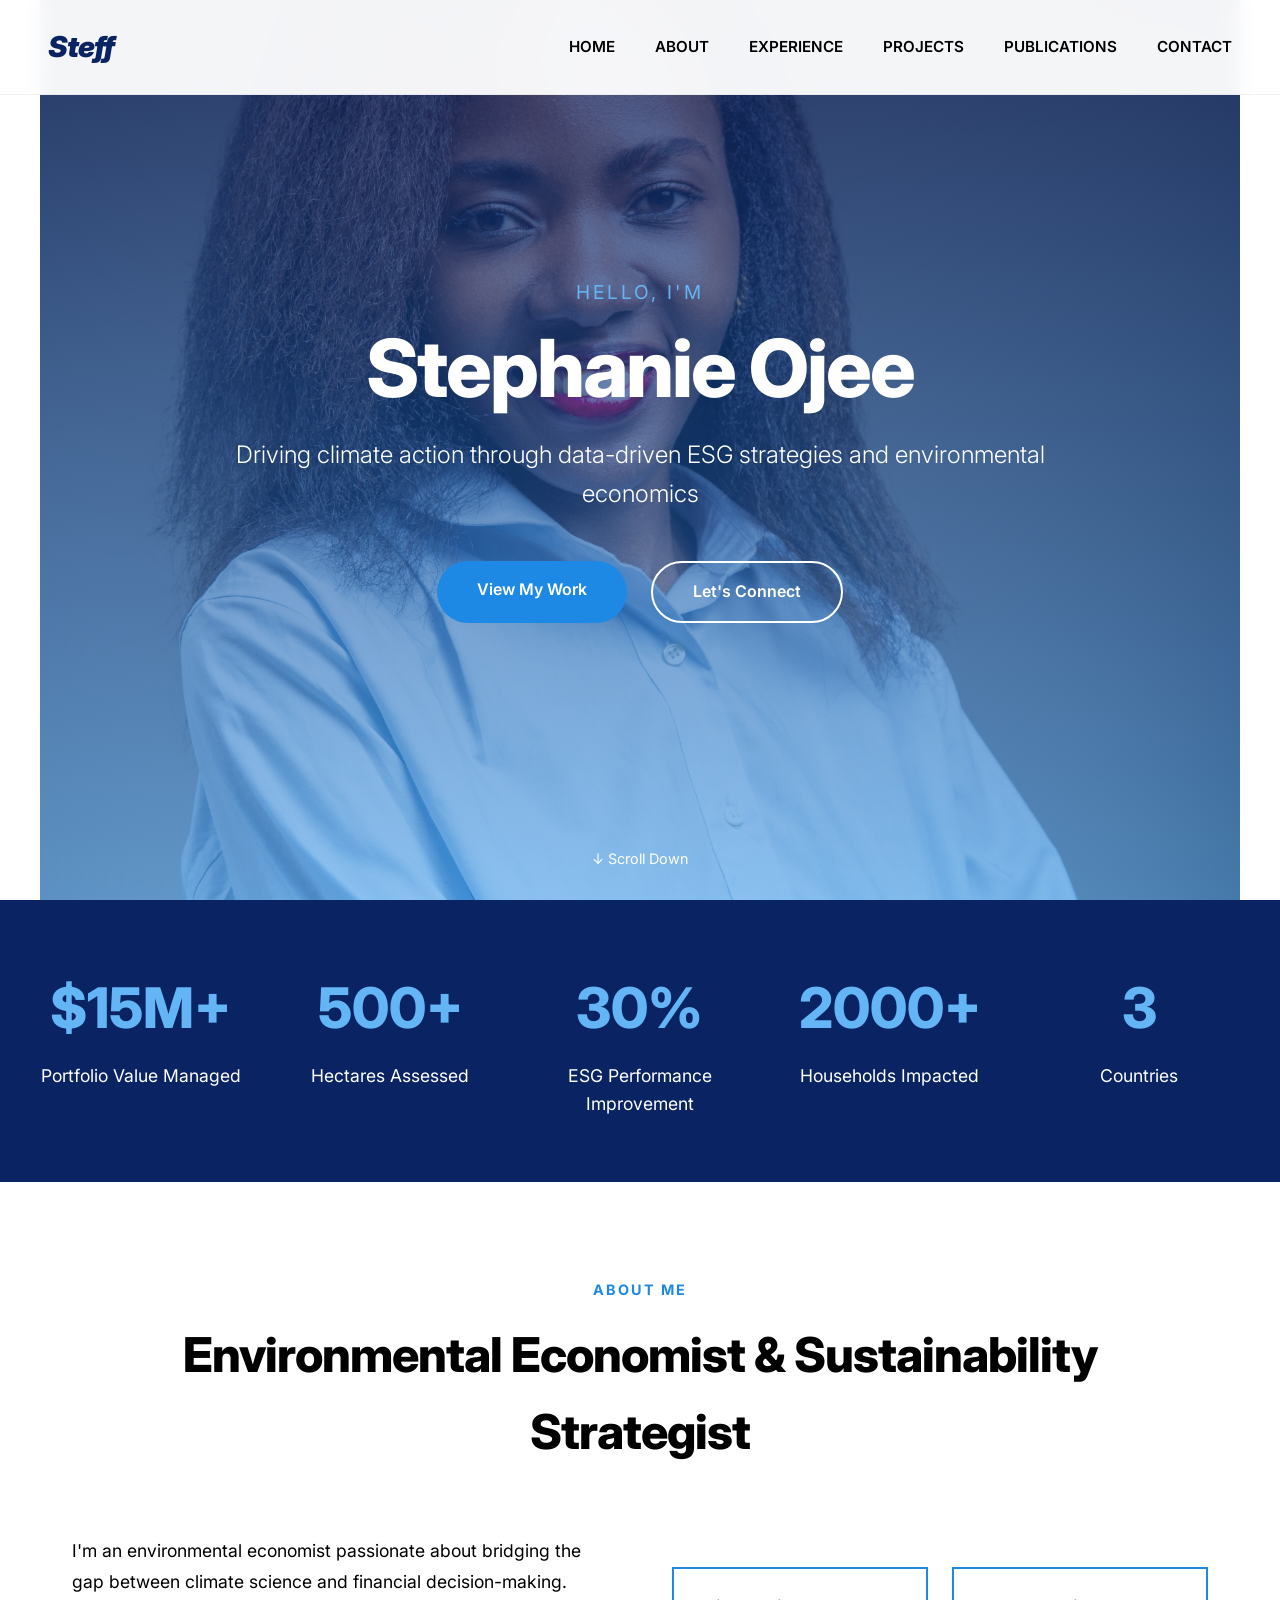
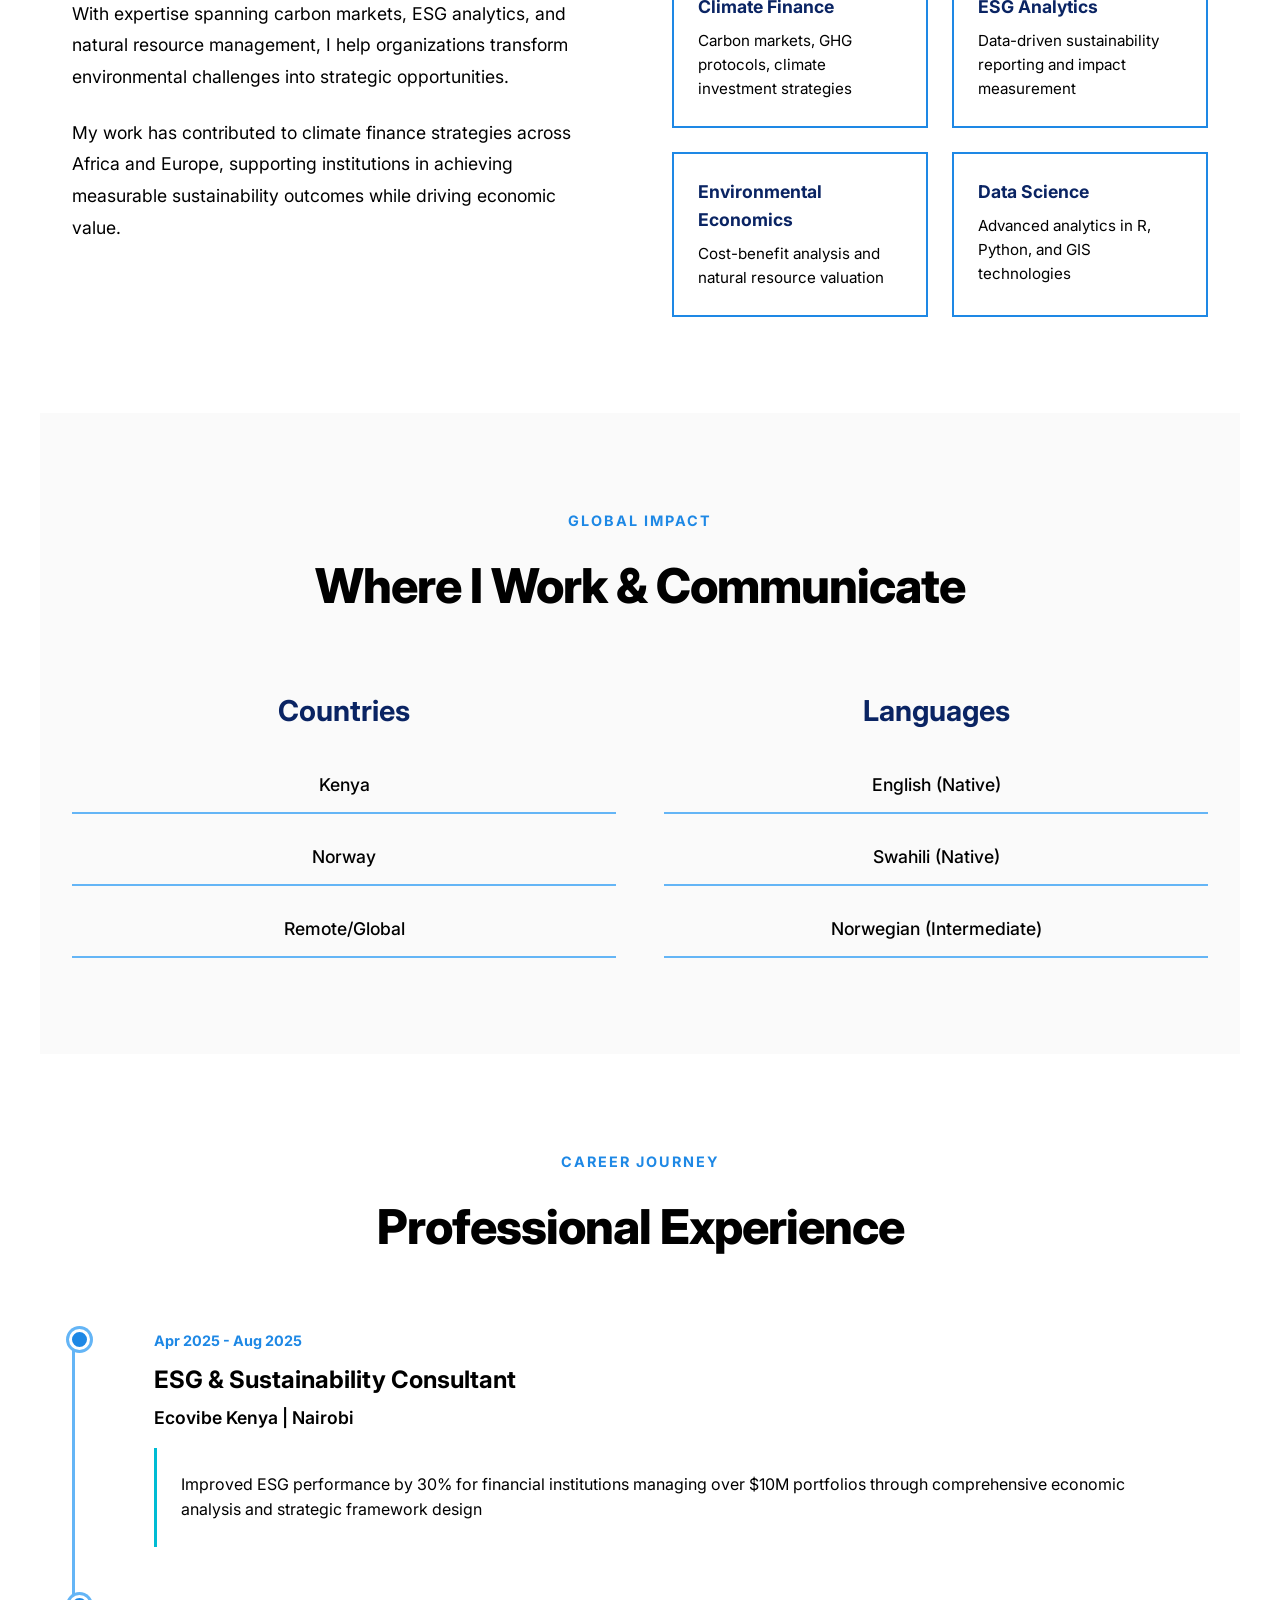
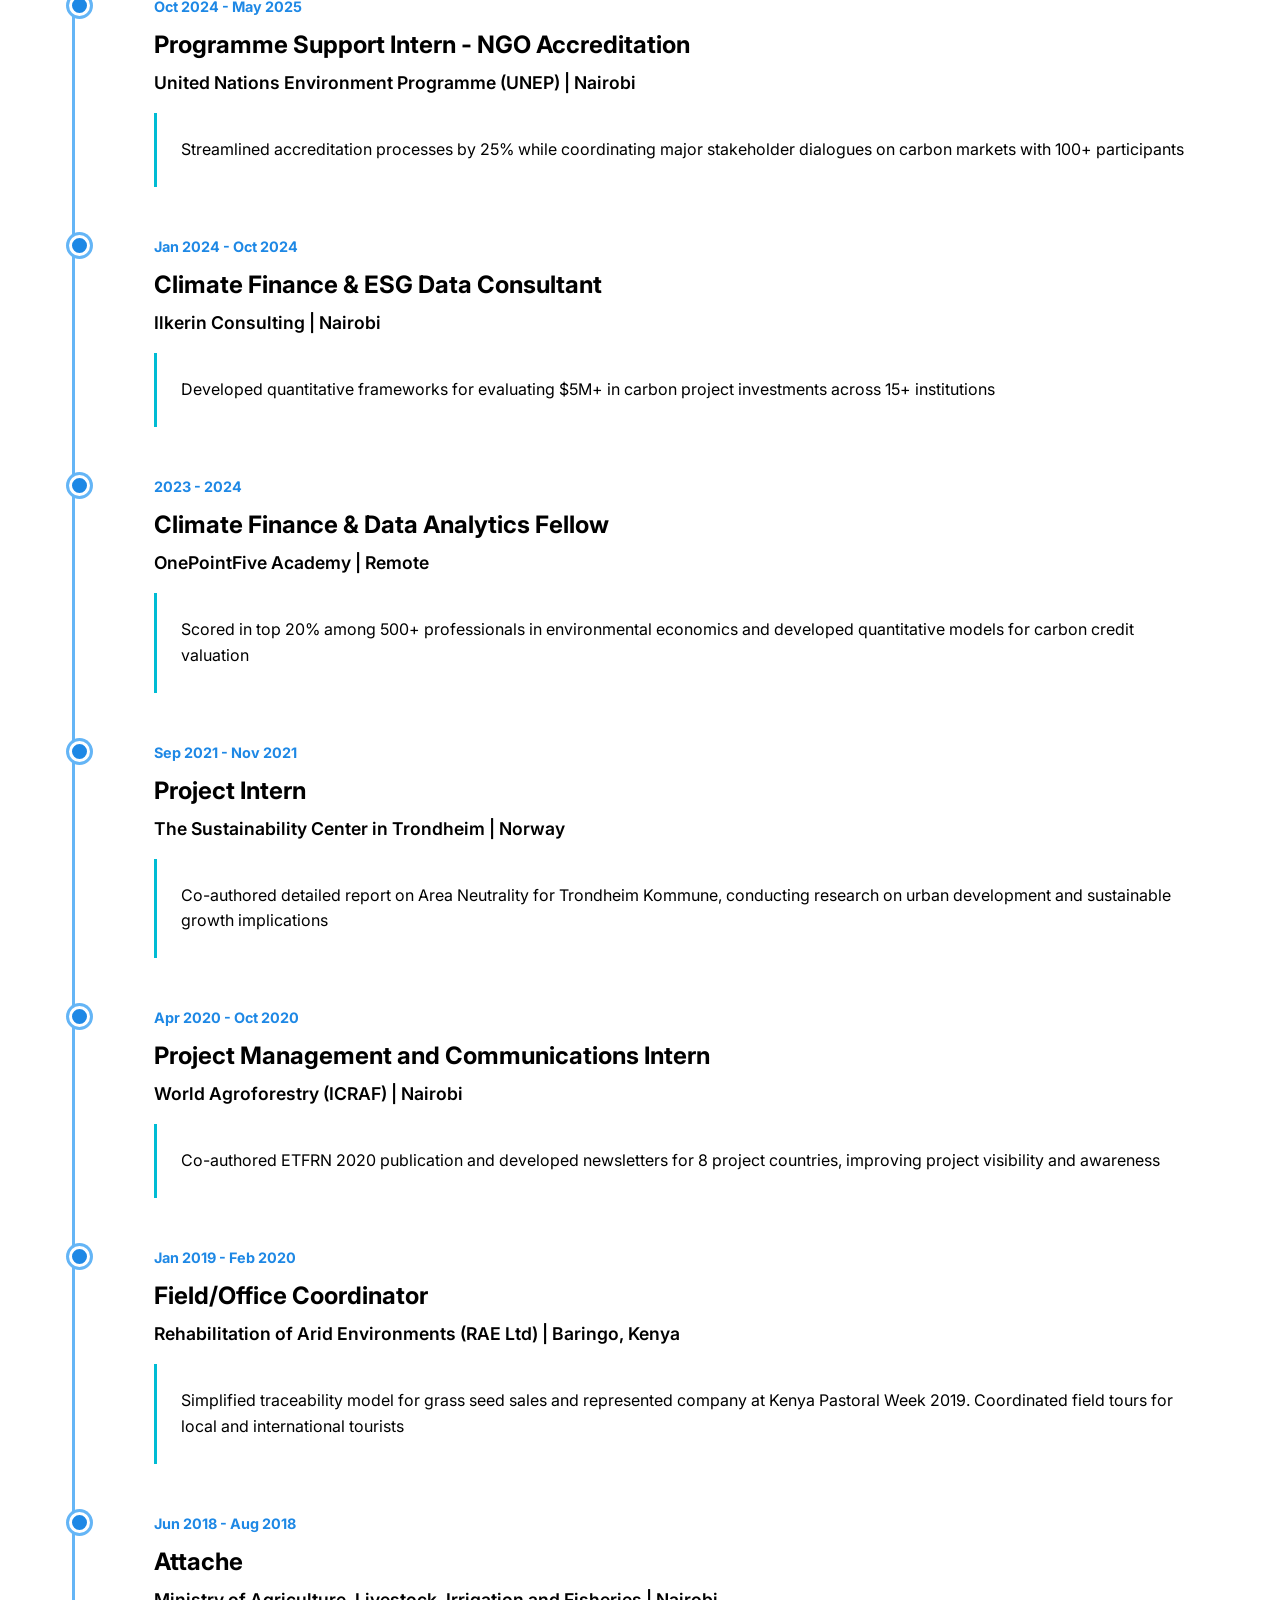
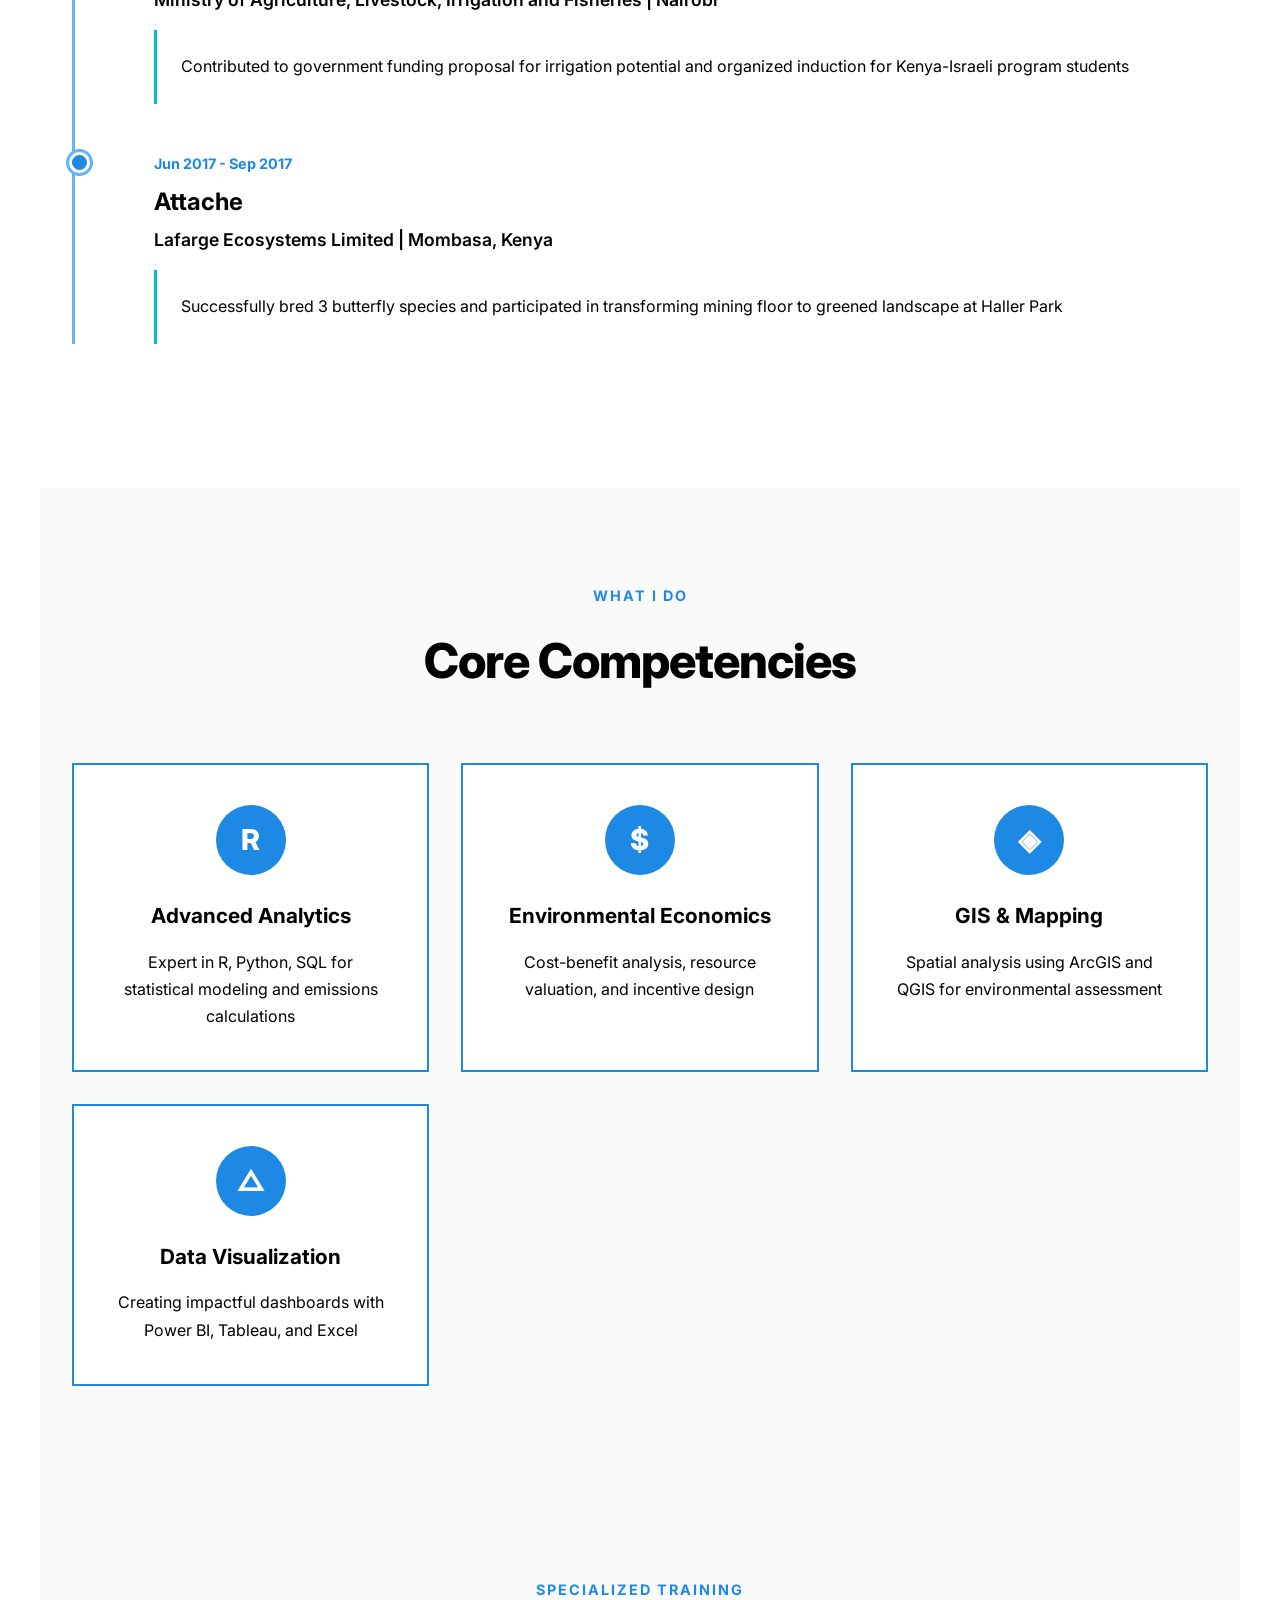
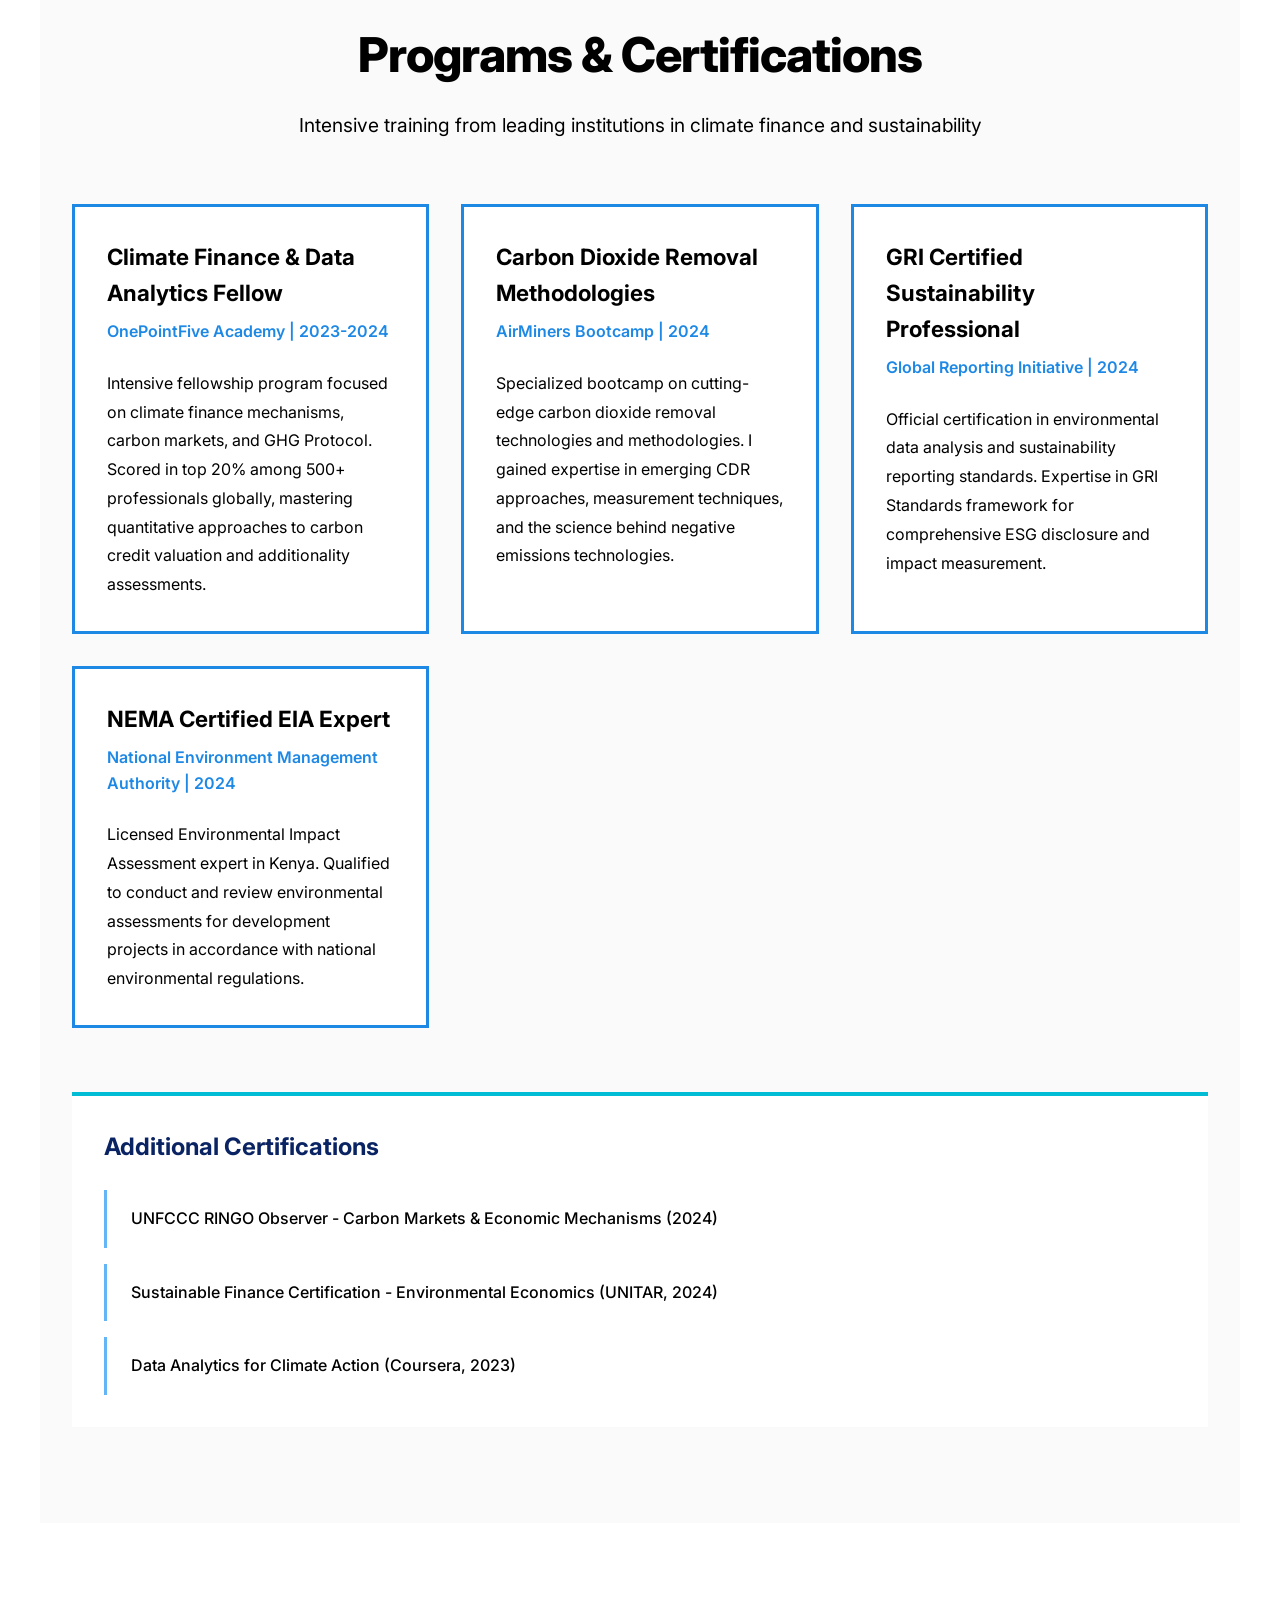
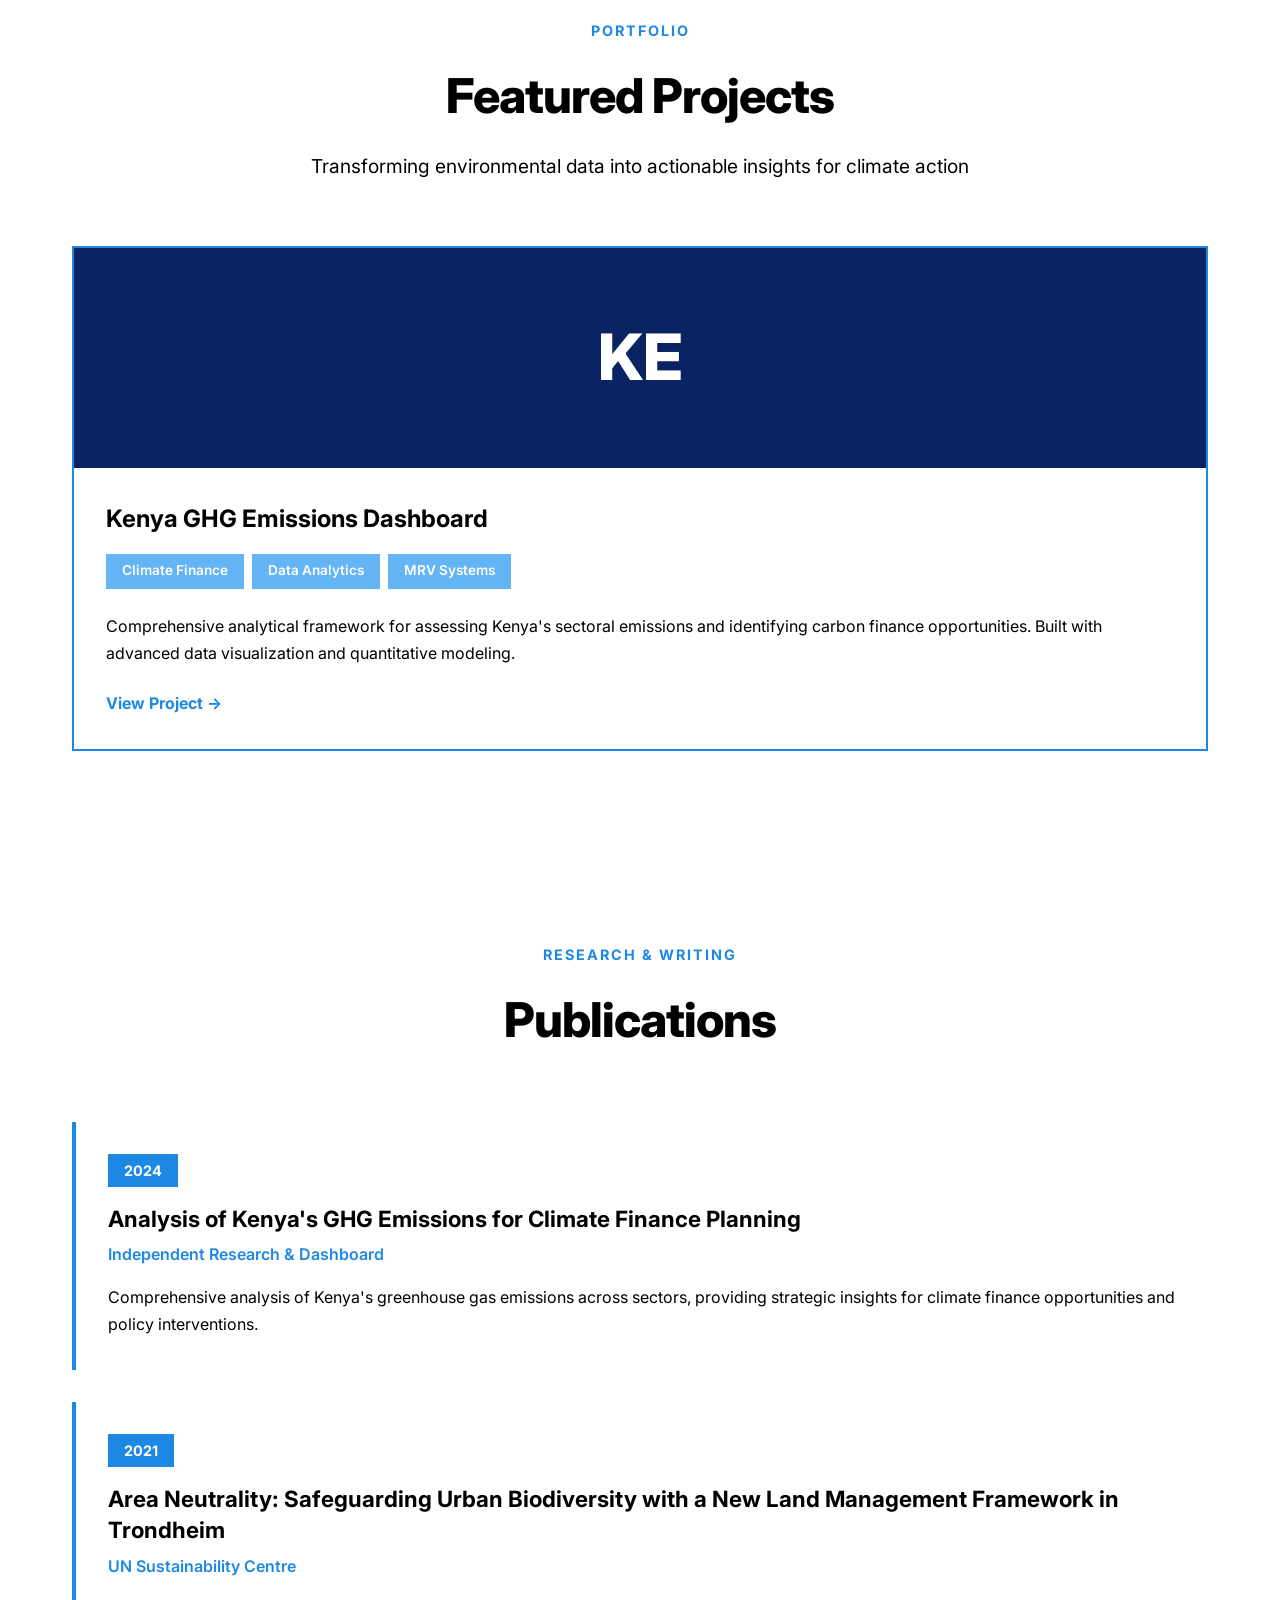
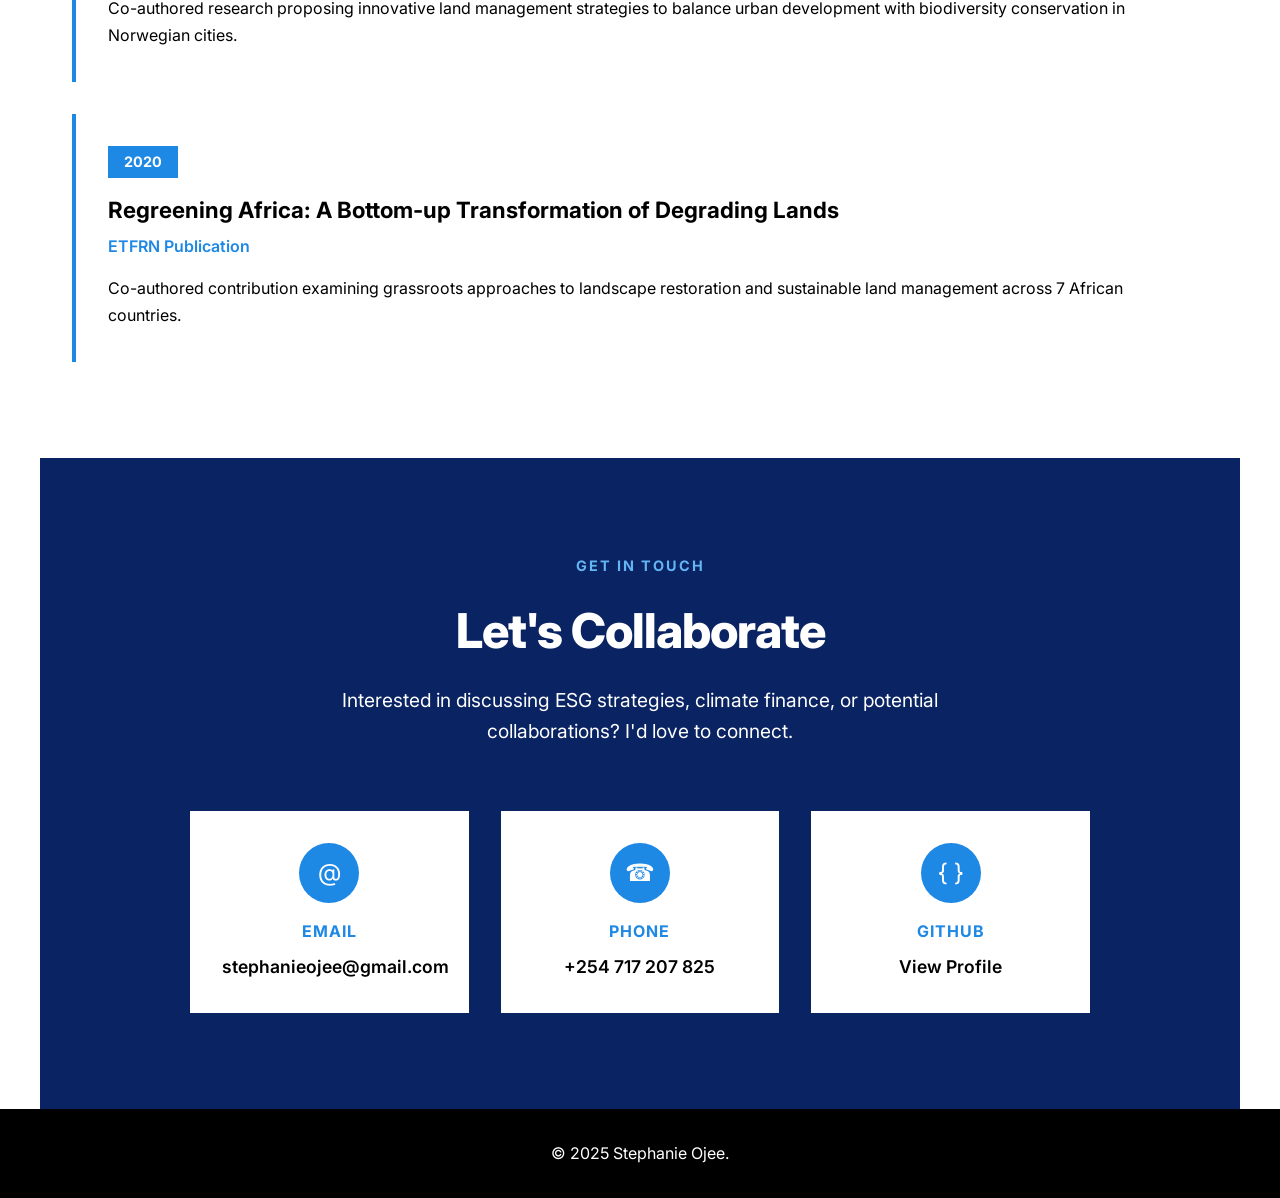
==== commit 4f29b2c6: "Update index.html" ====
--- a/index.html
+++ b/index.html
@@ -94,7 +94,7 @@
             background: linear-gradient(rgba(10, 36, 99, 0.7), rgba(30, 136, 229, 0.5)), 
                 url('Steff.jpeg');
             background-size: cover;
-            background-position: center 30%;
+            background-position: center 20%;
             background-repeat: no-repeat;
             display: flex;
             align-items: center;
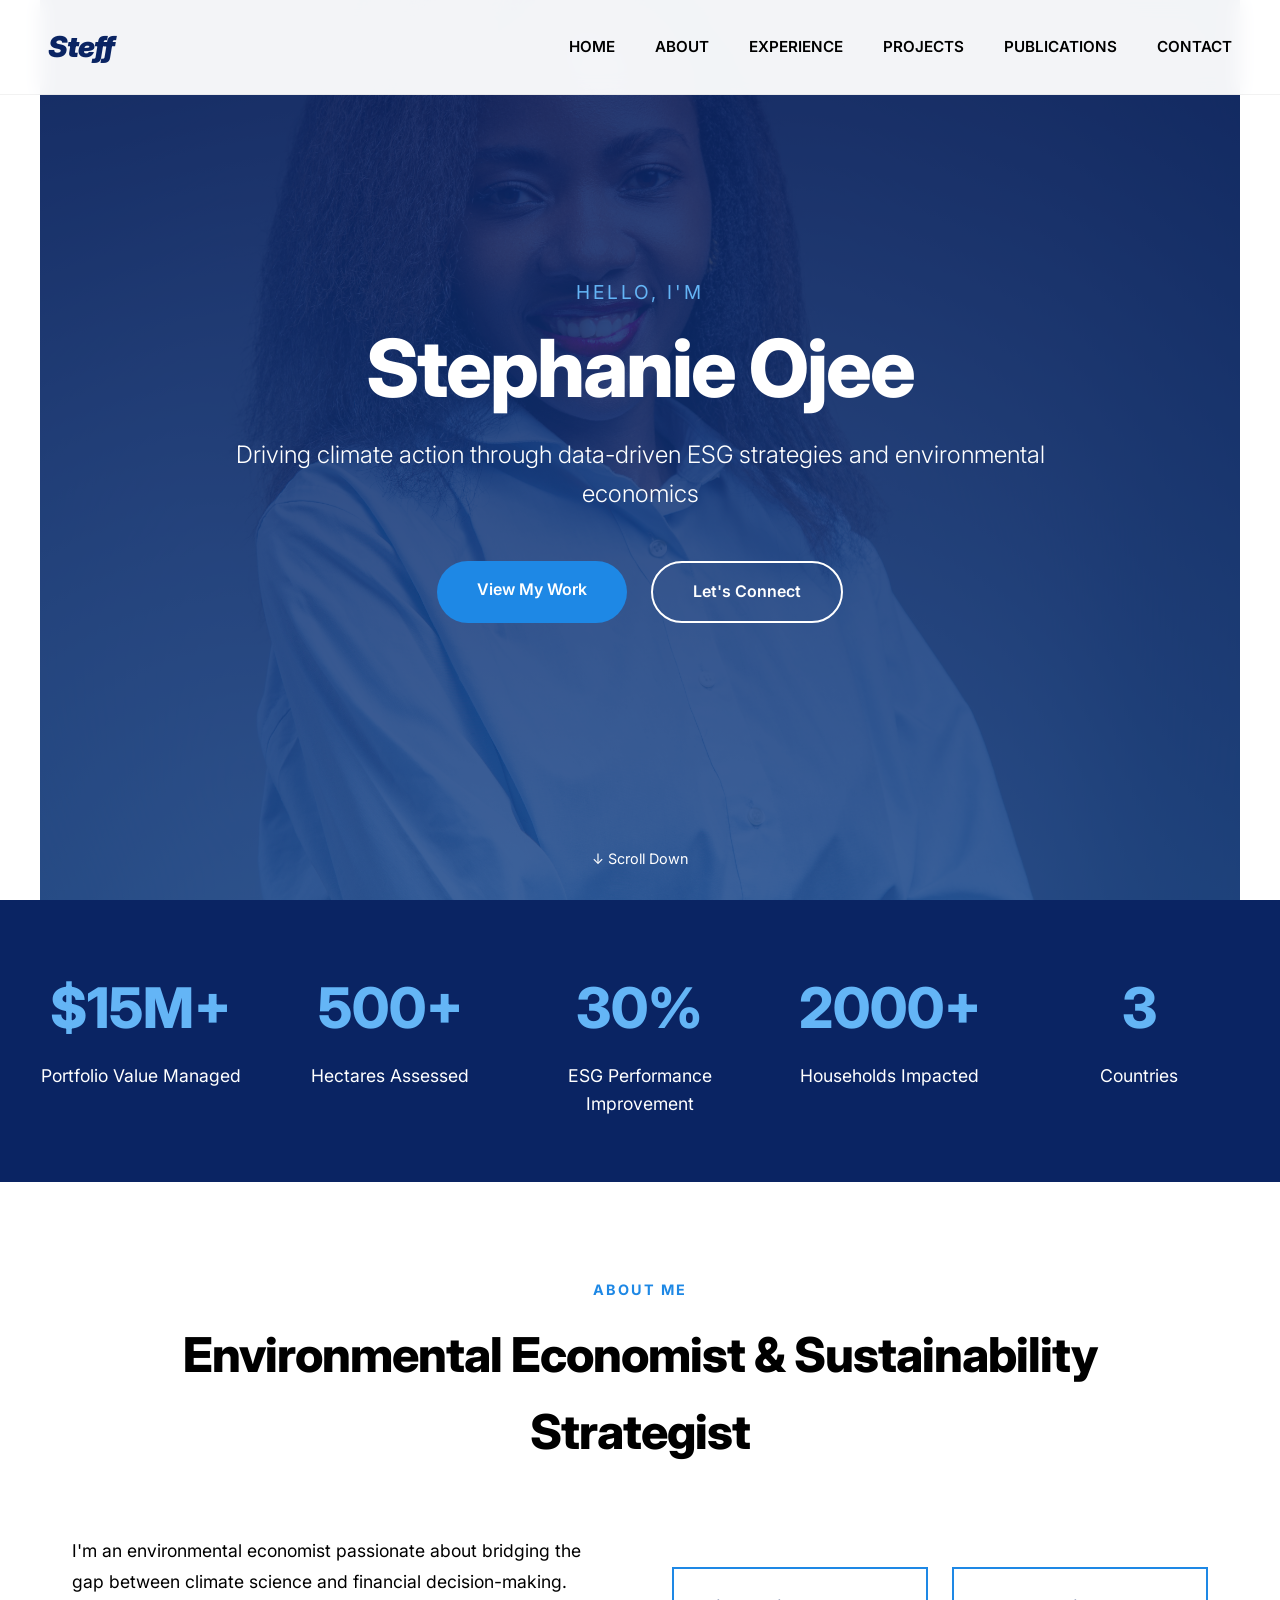
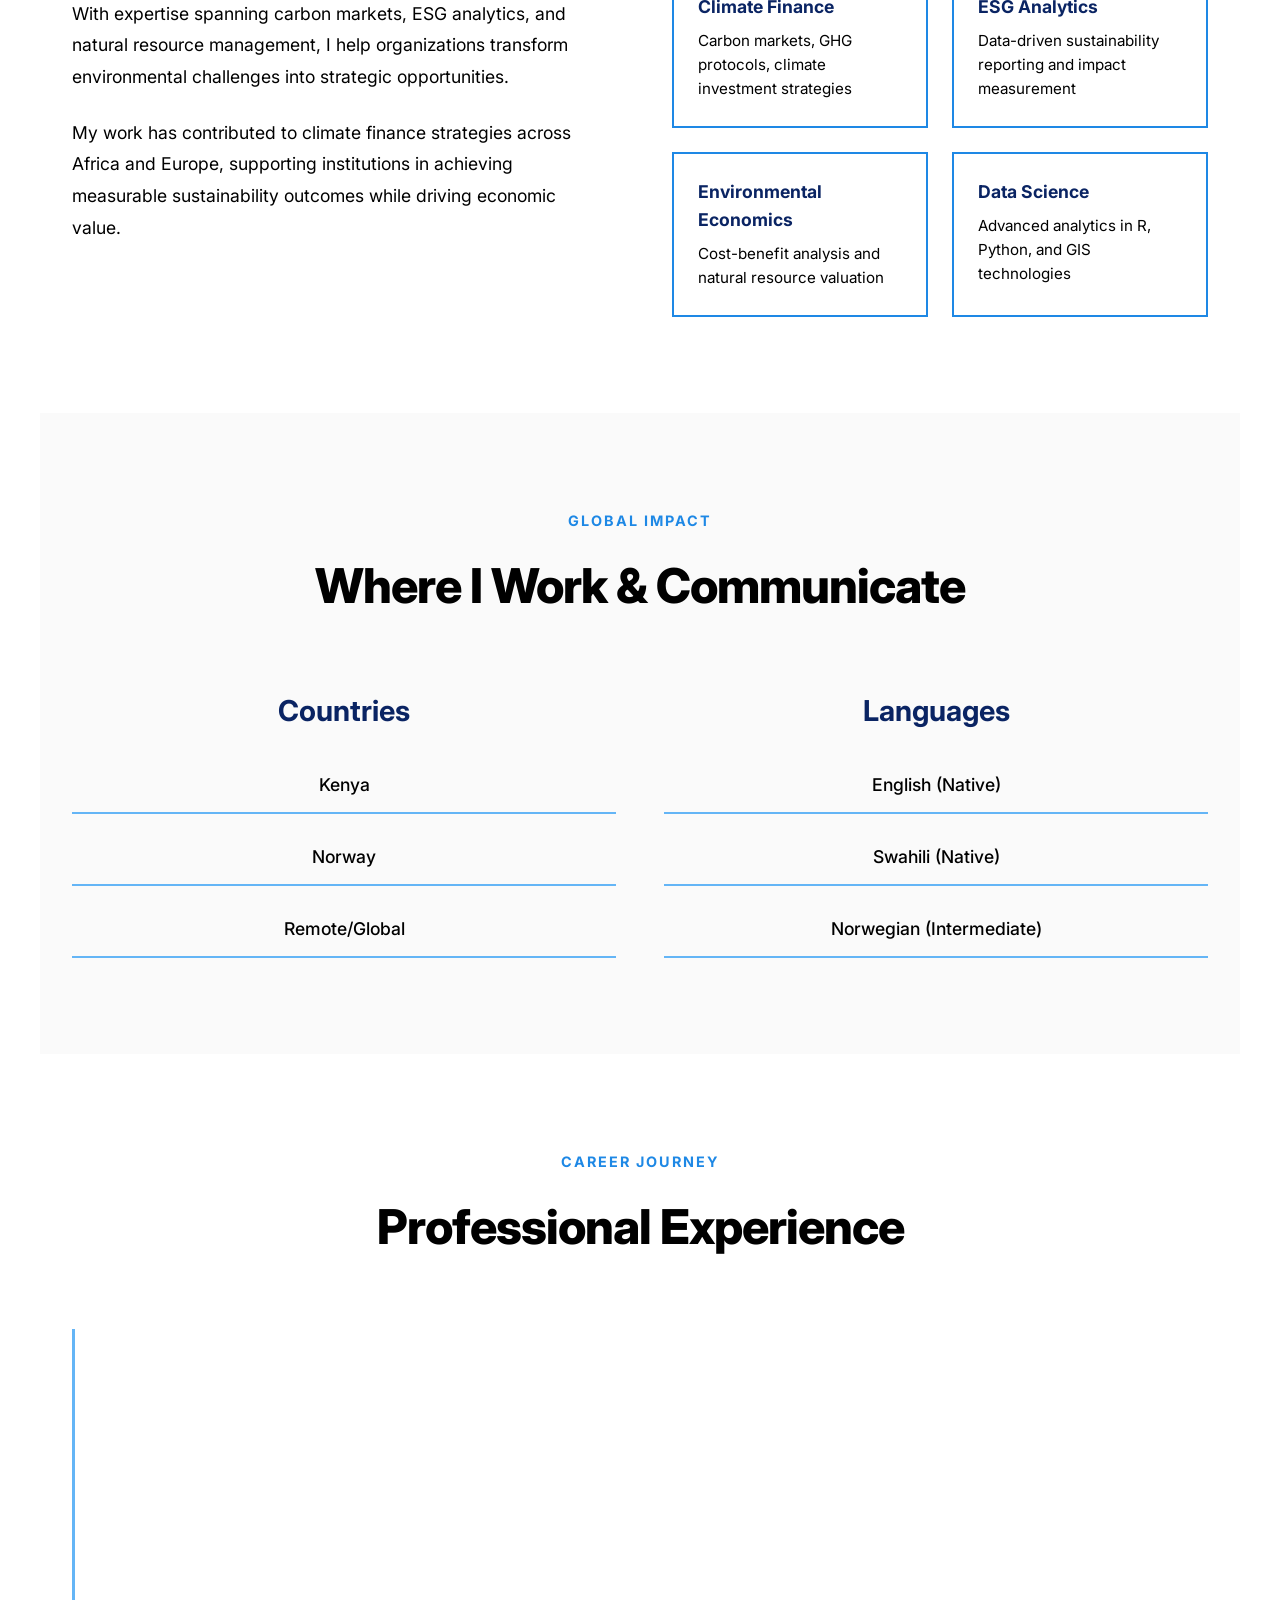
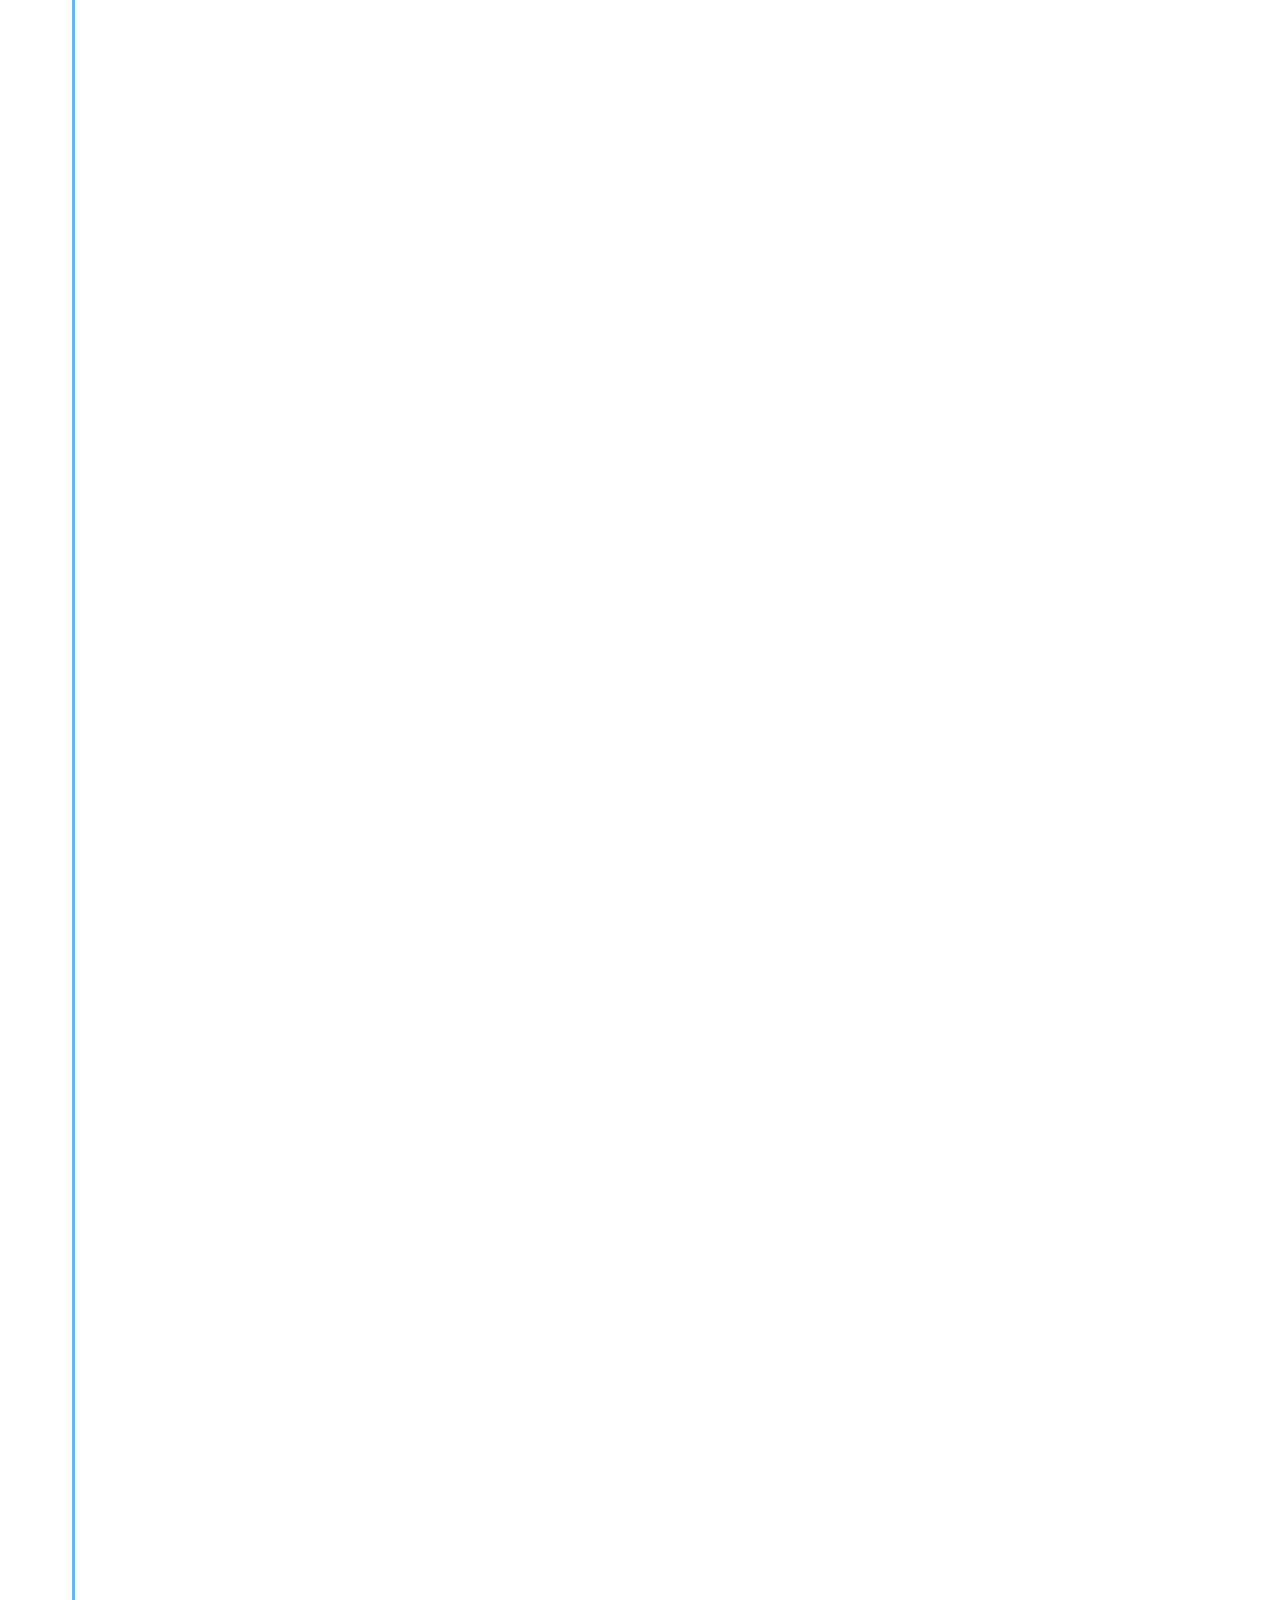
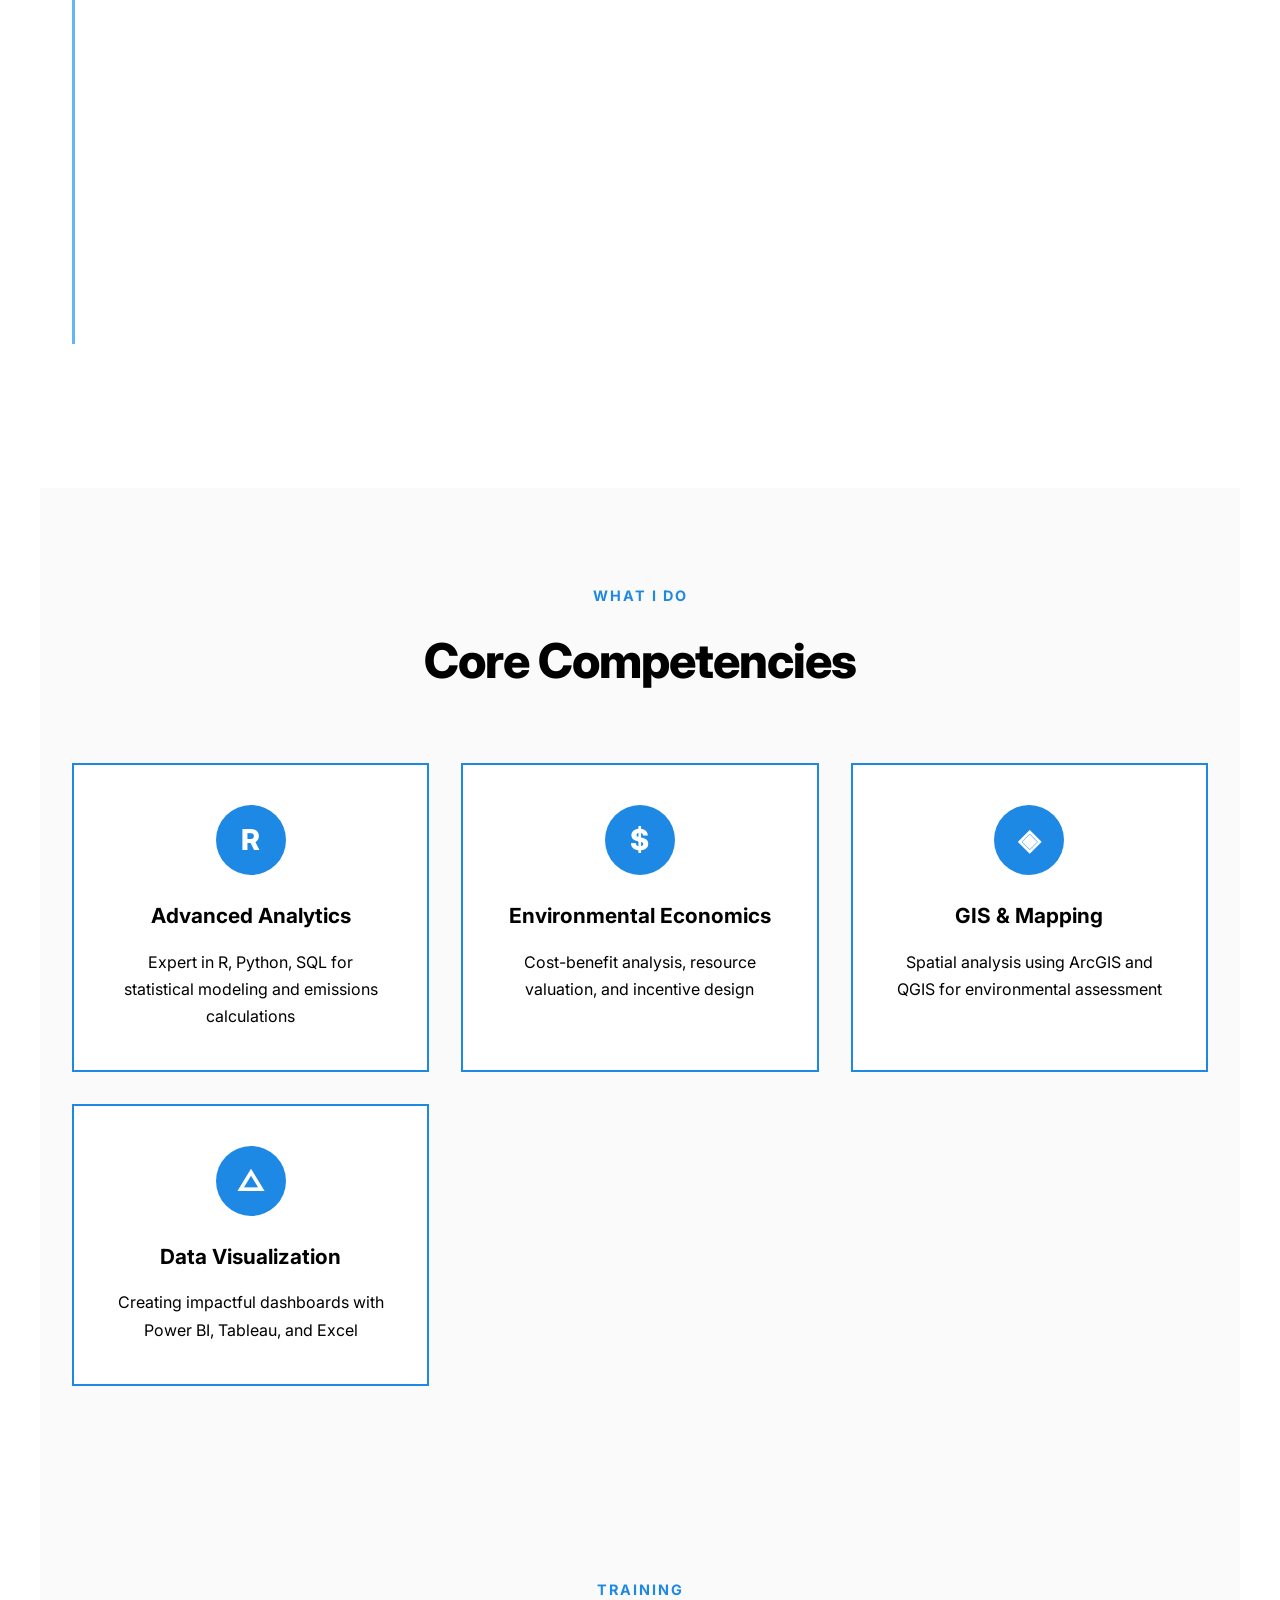
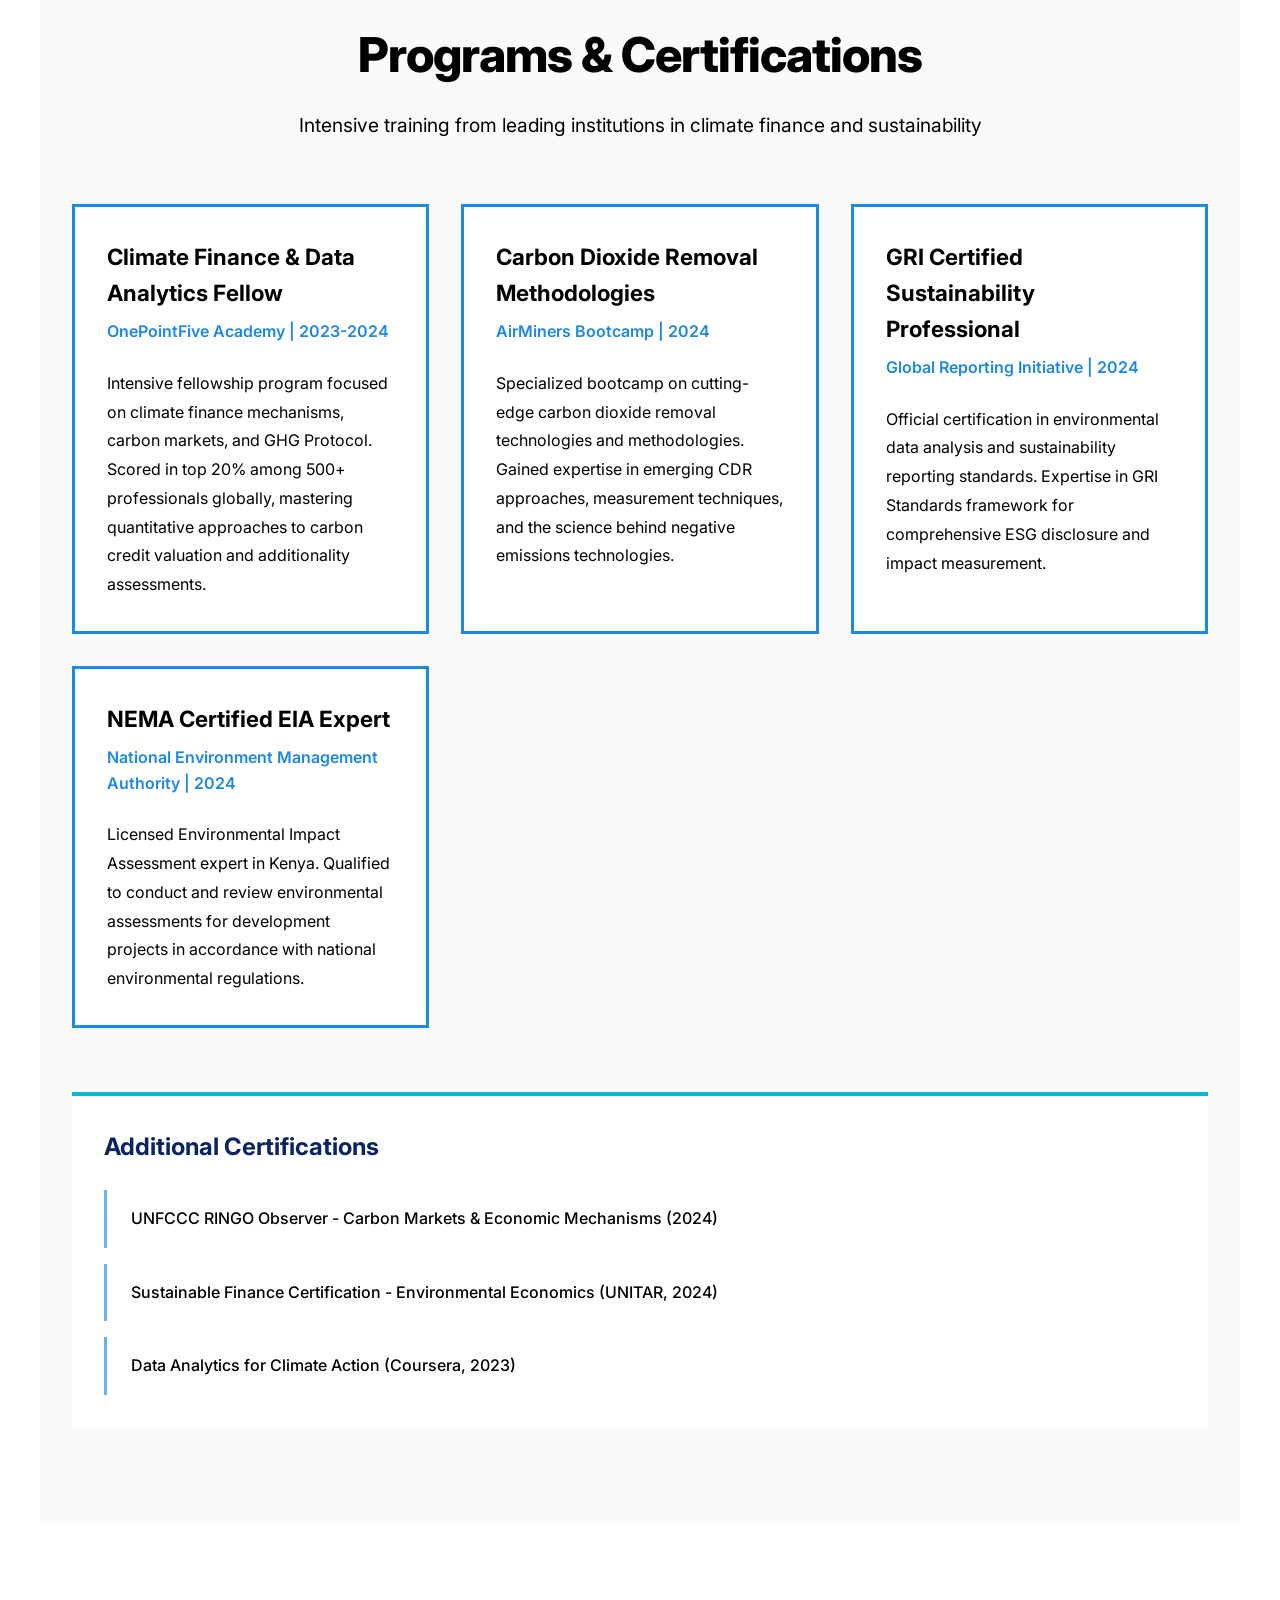
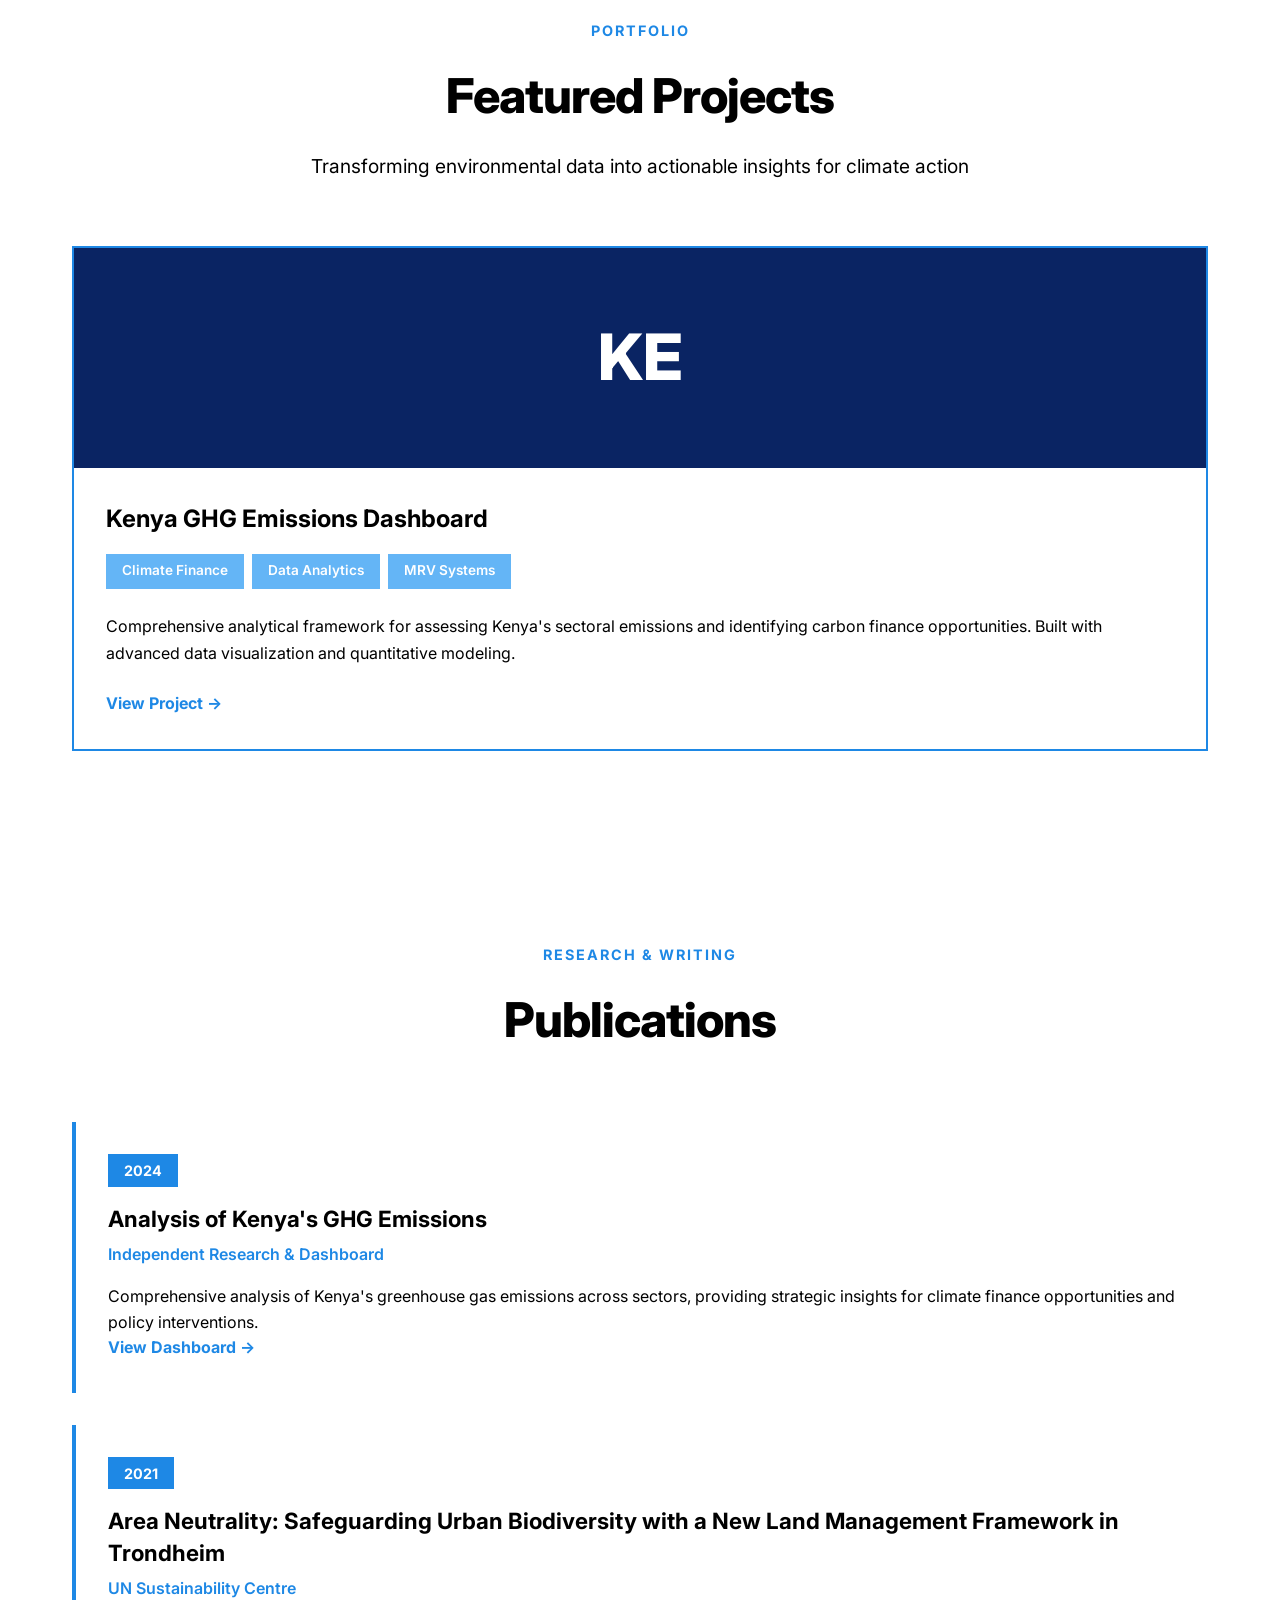
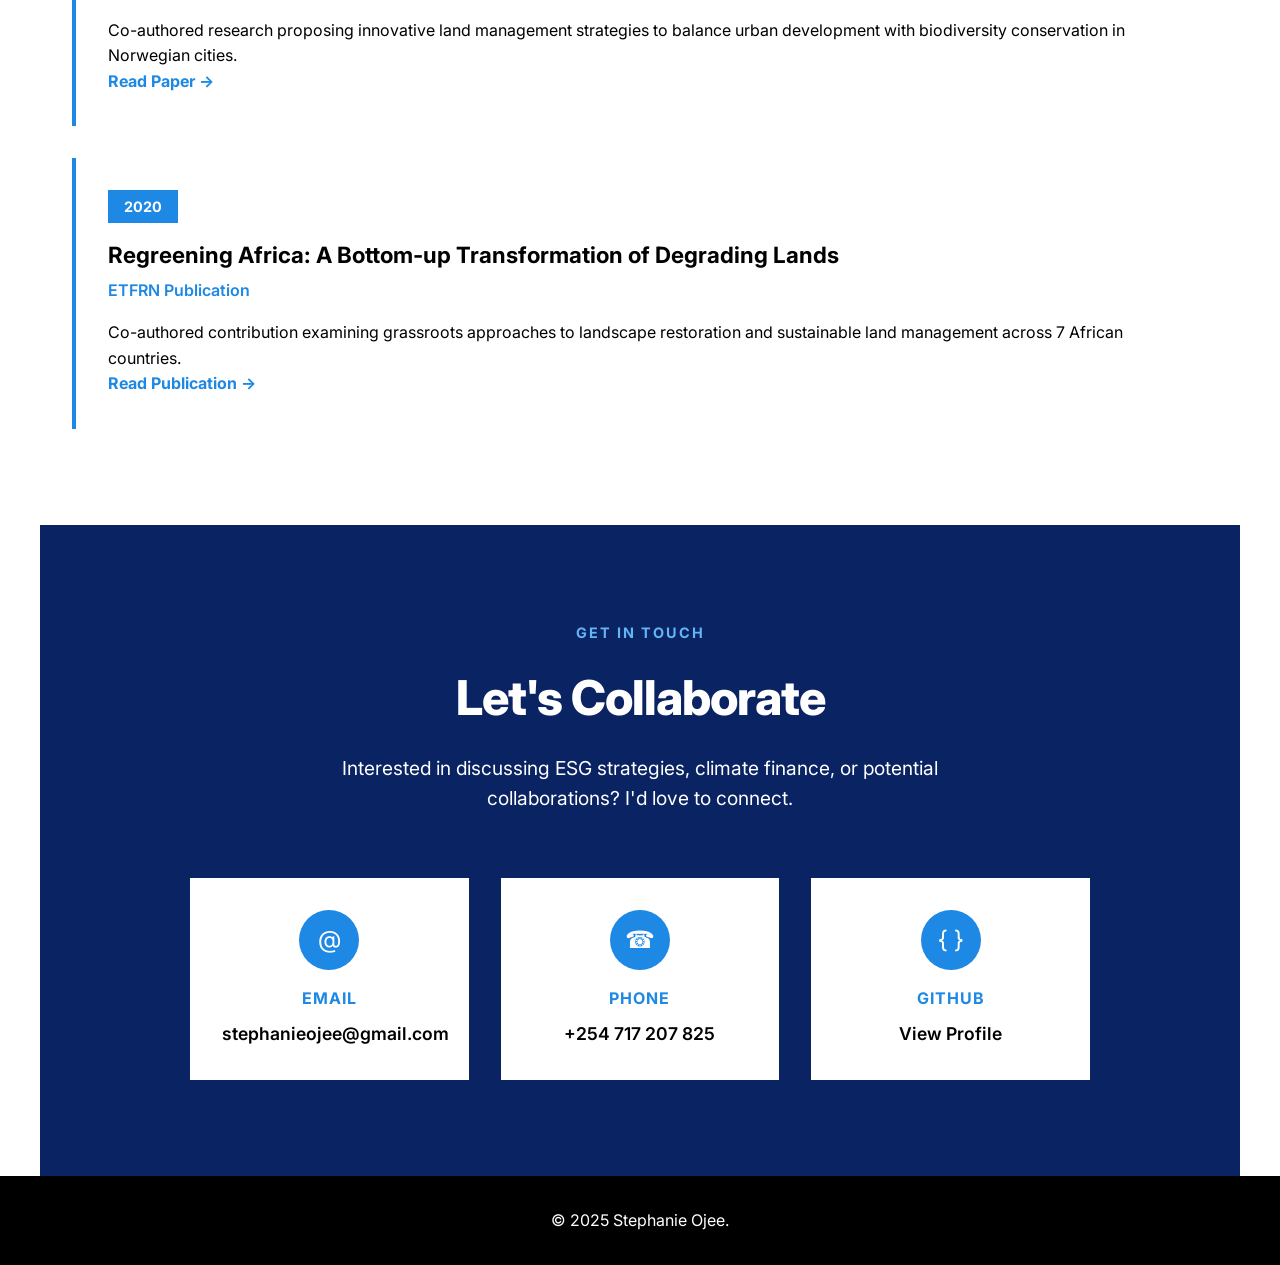
==== commit 8c924dda: "Update index.html" ====
--- a/index.html
+++ b/index.html
@@ -92,9 +92,9 @@
         .hero {
             height: 100vh;
             background: linear-gradient(rgba(10, 36, 99, 0.7), rgba(30, 136, 229, 0.5)), 
-                url('Steff.jpeg');
+                        url('Steff.jpeg');
             background-size: cover;
-            background-position: center 20%;
+            background-position: center 30%;
             background-repeat: no-repeat;
             display: flex;
             align-items: center;
@@ -102,7 +102,17 @@
             text-align: center;
             color: var(--white);
             position: relative;
-}
+        }
+
+        .hero::before {
+            content: '';
+            position: absolute;
+            top: 0;
+            left: 0;
+            right: 0;
+            bottom: 0;
+            background: rgba(10, 36, 99, 0.6);
+        }
 
         .hero-content {
             position: relative;
@@ -1031,7 +1041,7 @@
 
     <section class="certifications-section">
         <div class="section-header">
-            <div class="section-label">Specialized Training</div>
+            <div class="section-label">Training</div>
             <h2 class="section-title">Programs & Certifications</h2>
             <p class="section-description">Intensive training from leading institutions in climate finance and sustainability</p>
         </div>
@@ -1049,7 +1059,7 @@
                     <h3>Carbon Dioxide Removal Methodologies</h3>
                     <div class="cert-org">AirMiners Bootcamp | 2024</div>
                 </div>
-                <p>Specialized bootcamp on cutting-edge carbon dioxide removal technologies and methodologies. I gained expertise in emerging CDR approaches, measurement techniques, and the science behind negative emissions technologies.</p>
+                <p>Specialized bootcamp on cutting-edge carbon dioxide removal technologies and methodologies. Gained expertise in emerging CDR approaches, measurement techniques, and the science behind negative emissions technologies.</p>
             </div>
 
             <div class="cert-spotlight">
@@ -1096,7 +1106,7 @@
                         <span class="tag">MRV Systems</span>
                     </div>
                     <p>Comprehensive analytical framework for assessing Kenya's sectoral emissions and identifying carbon finance opportunities. Built with advanced data visualization and quantitative modeling.</p>
-                    <a href="https://github.com/Steff-Ojee/Kenya-GHG-dashboard" target="_blank" class="project-link">View Project →</a>
+                    <a href="https://steff-ojee.github.io/Kenya-GHG-dashboard/" target="_blank" class="project-link">View Project →</a>
                 </div>
             </div>
         </div>
@@ -1110,9 +1120,10 @@
         <div class="publications-grid">
             <div class="publication-card">
                 <div class="pub-year">2024</div>
-                <h3>Analysis of Kenya's GHG Emissions for Climate Finance Planning</h3>
+                <h3>Analysis of Kenya's GHG Emissions</h3>
                 <p class="pub-type">Independent Research & Dashboard</p>
                 <p>Comprehensive analysis of Kenya's greenhouse gas emissions across sectors, providing strategic insights for climate finance opportunities and policy interventions.</p>
+                <a href="https://steff-ojee.github.io/Kenya-GHG-dashboard/" target="_blank" class="project-link">View Dashboard →</a>
             </div>
 
             <div class="publication-card">
@@ -1120,6 +1131,7 @@
                 <h3>Area Neutrality: Safeguarding Urban Biodiversity with a New Land Management Framework in Trondheim</h3>
                 <p class="pub-type">UN Sustainability Centre</p>
                 <p>Co-authored research proposing innovative land management strategies to balance urban development with biodiversity conservation in Norwegian cities.</p>
+                <a href="https://iopscience.iop.org/article/10.1088/1755-1315/1122/1/012017" target="_blank" class="project-link">Read Paper →</a>
             </div>
 
             <div class="publication-card">
@@ -1127,6 +1139,7 @@
                 <h3>Regreening Africa: A Bottom-up Transformation of Degrading Lands</h3>
                 <p class="pub-type">ETFRN Publication</p>
                 <p>Co-authored contribution examining grassroots approaches to landscape restoration and sustainable land management across 7 African countries.</p>
+                <a href="https://regreeningafrica.org/wp-content/uploads/2021/01/ETFRNnews60-Restoring-African-Drylands.pdf" target="_blank" class="project-link">Read Publication →</a>
             </div>
         </div>
     </section>
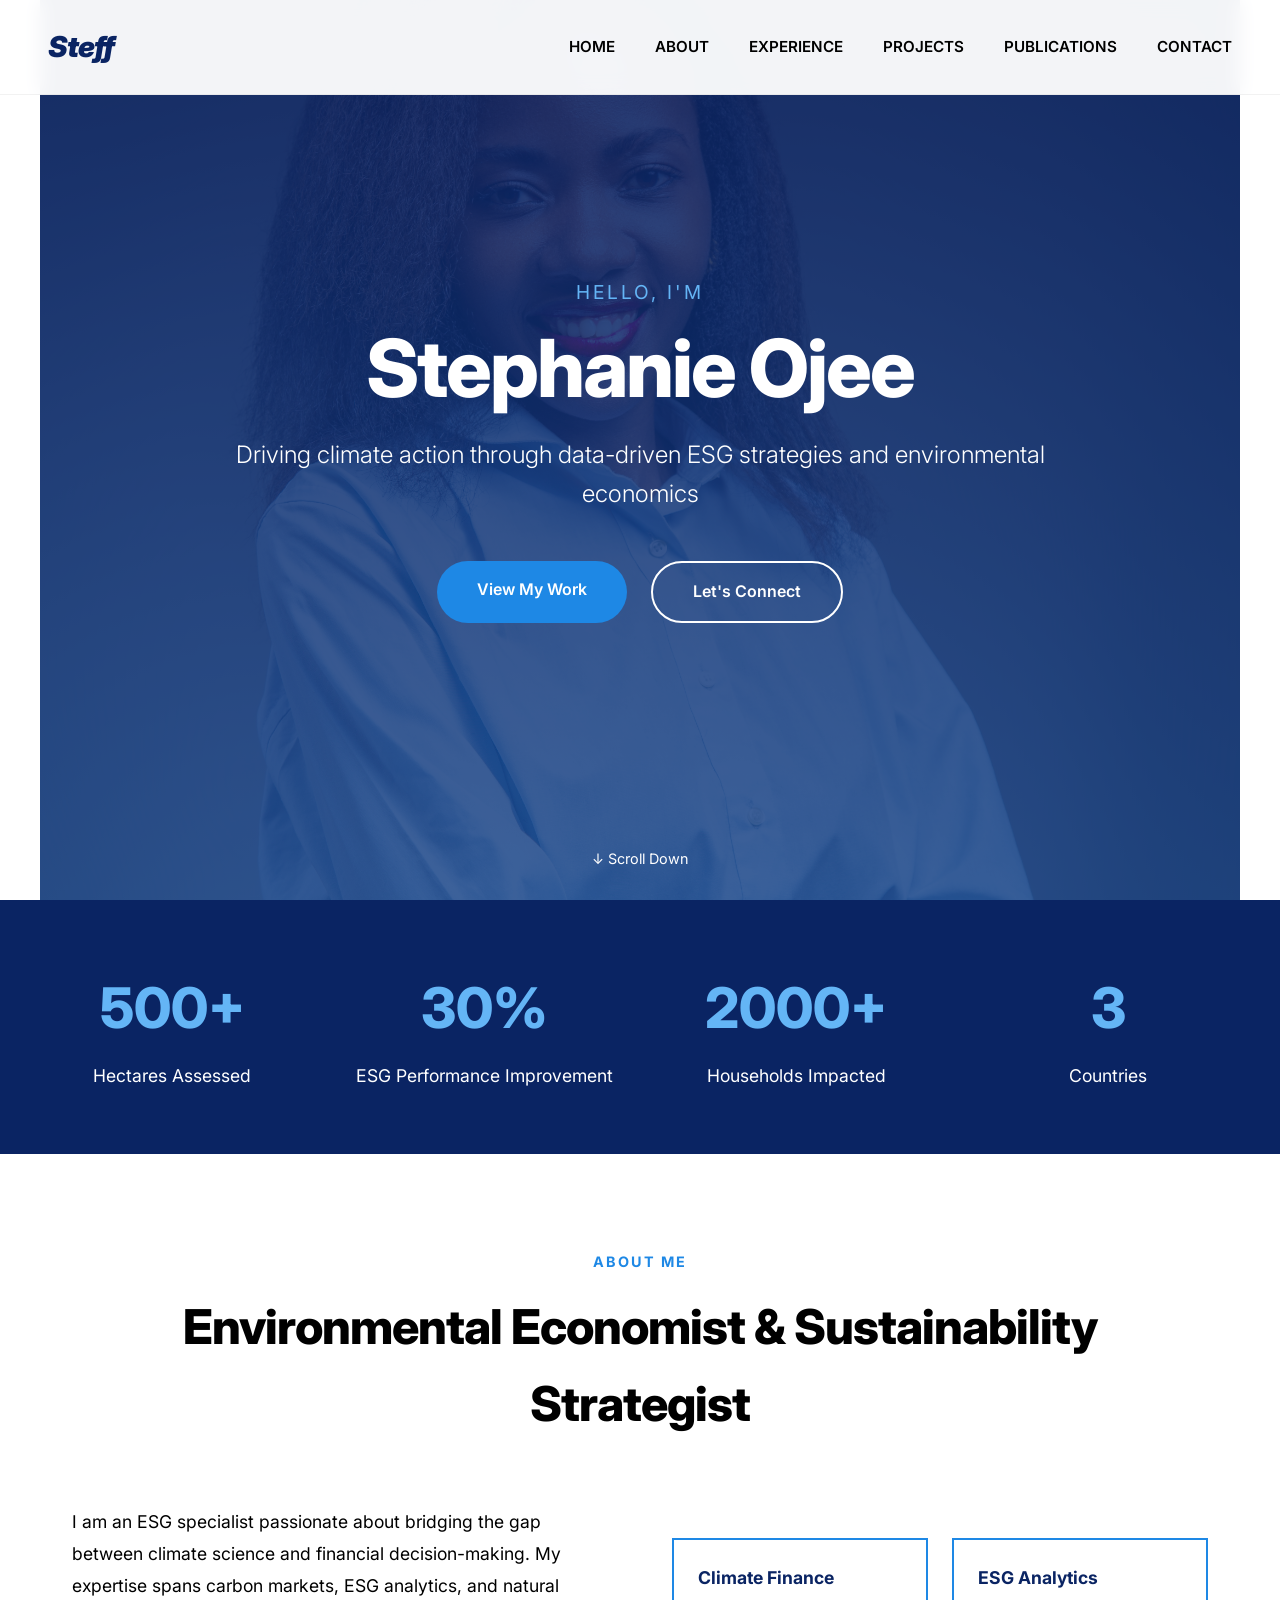
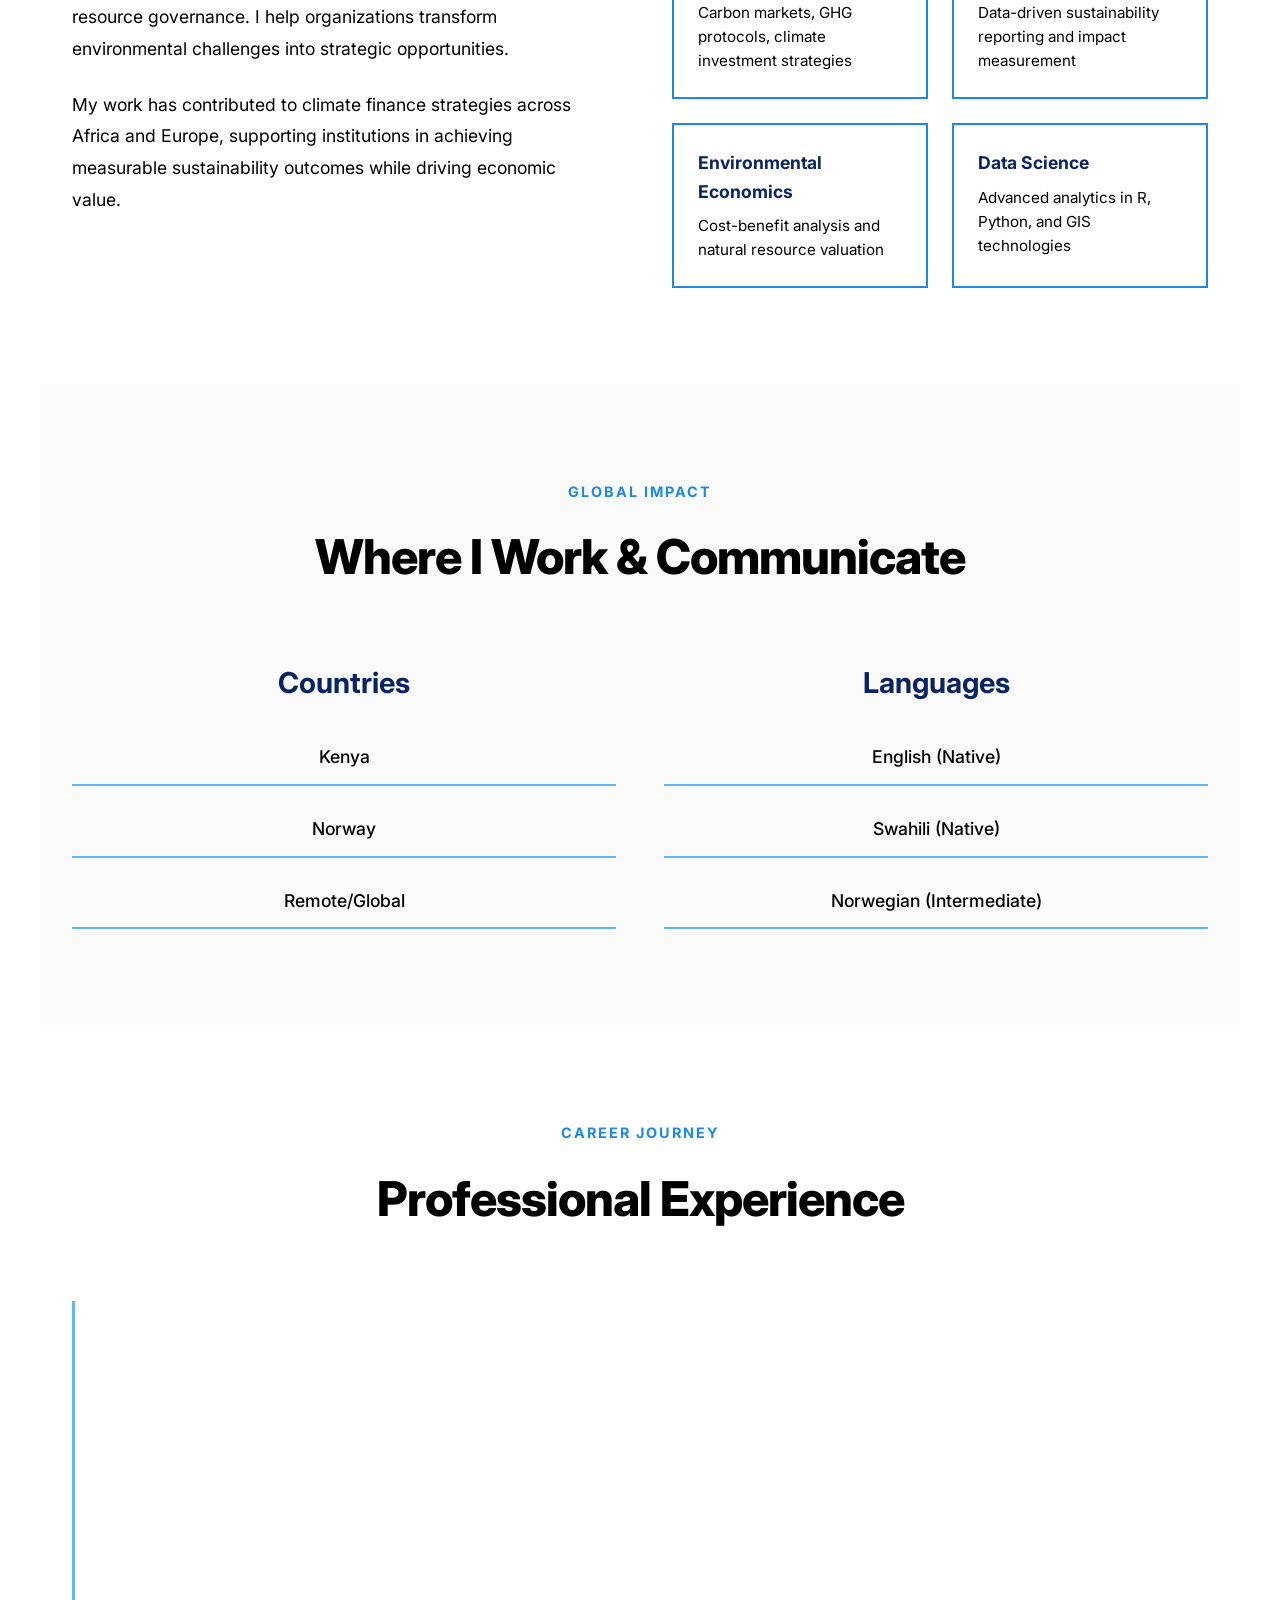
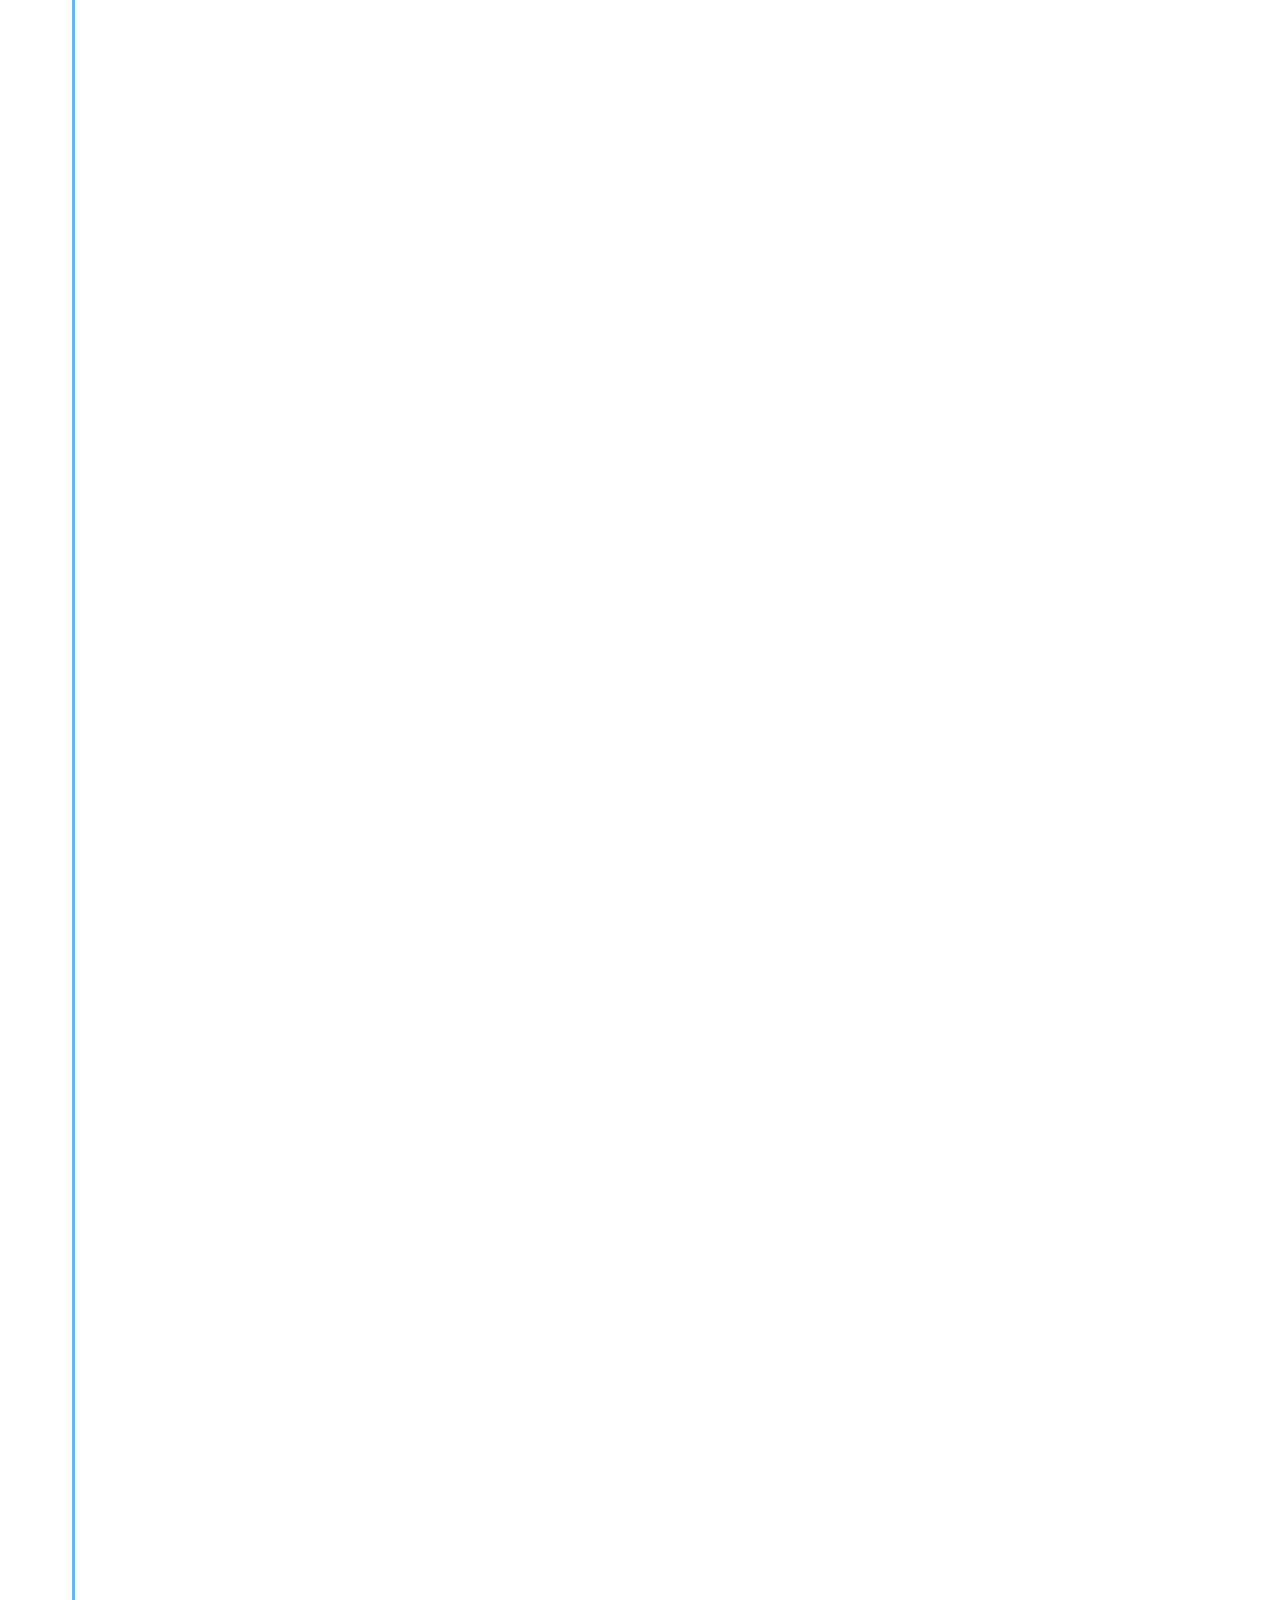
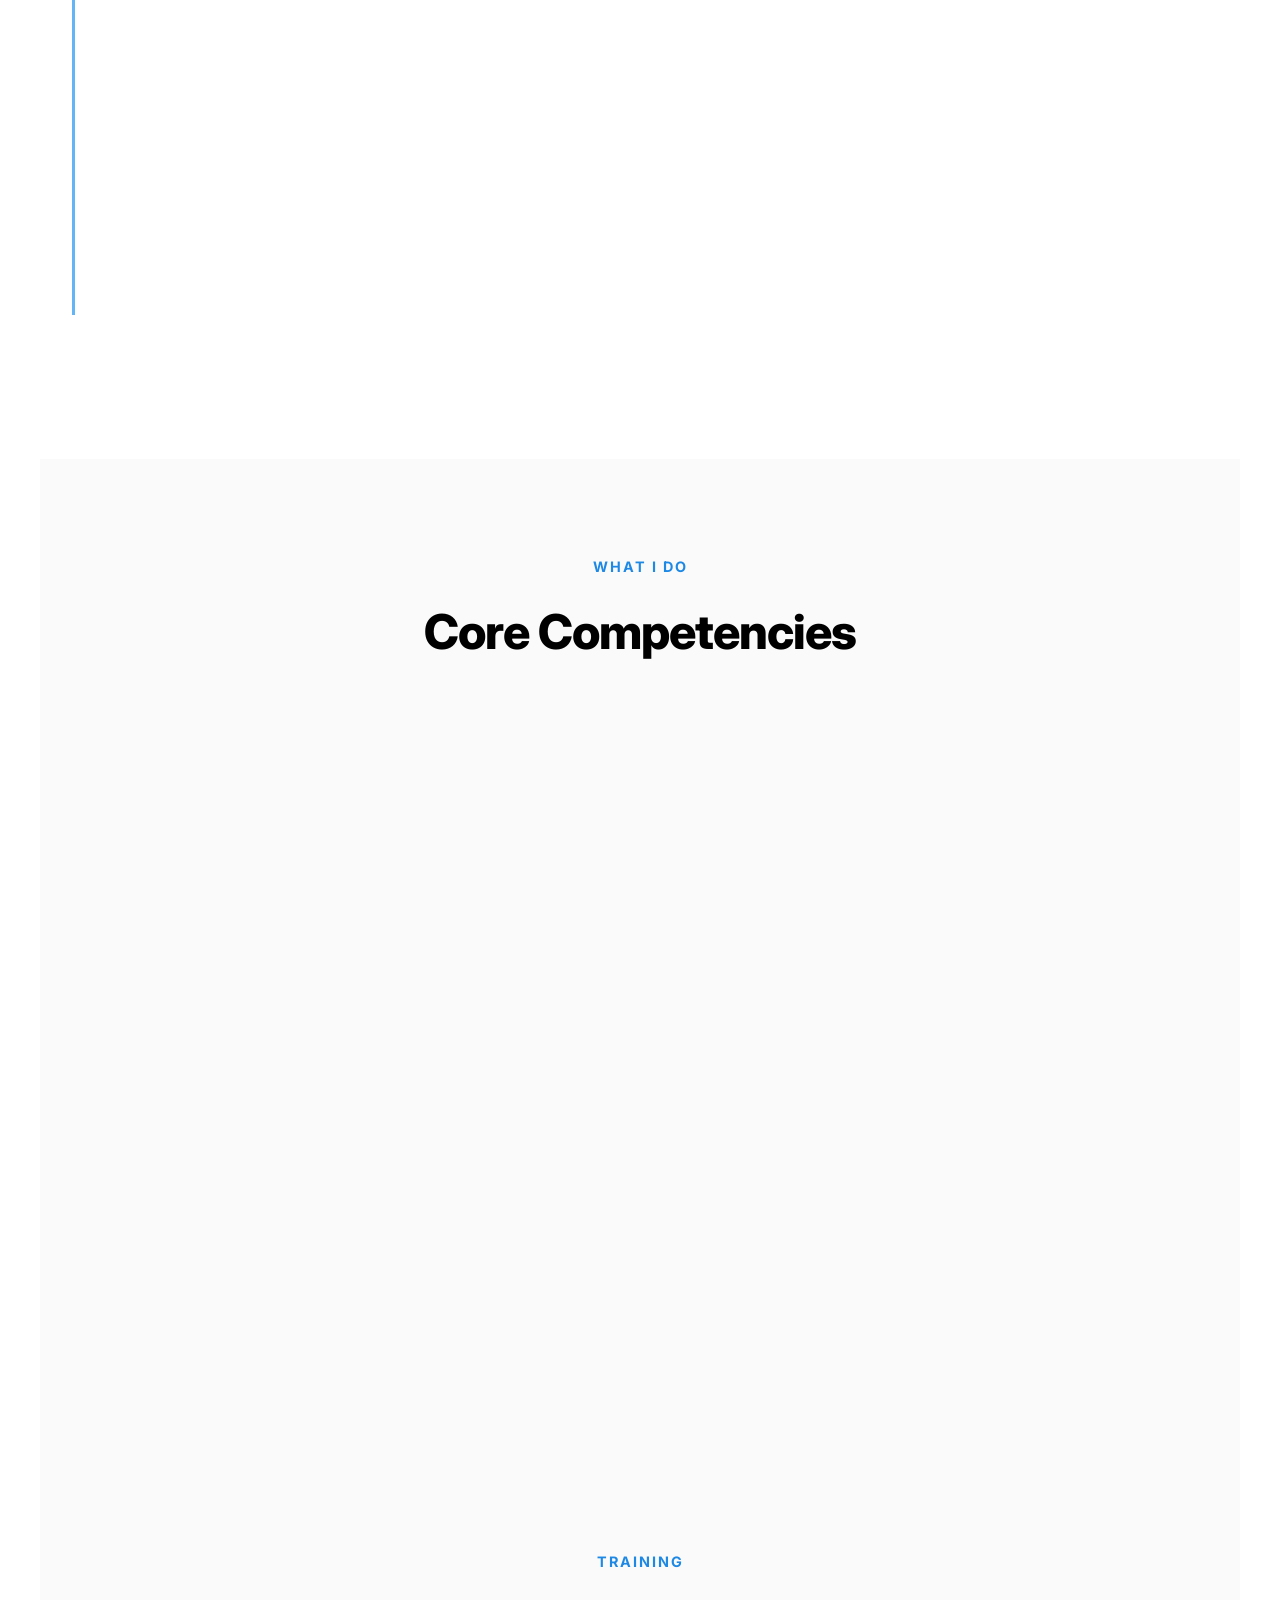
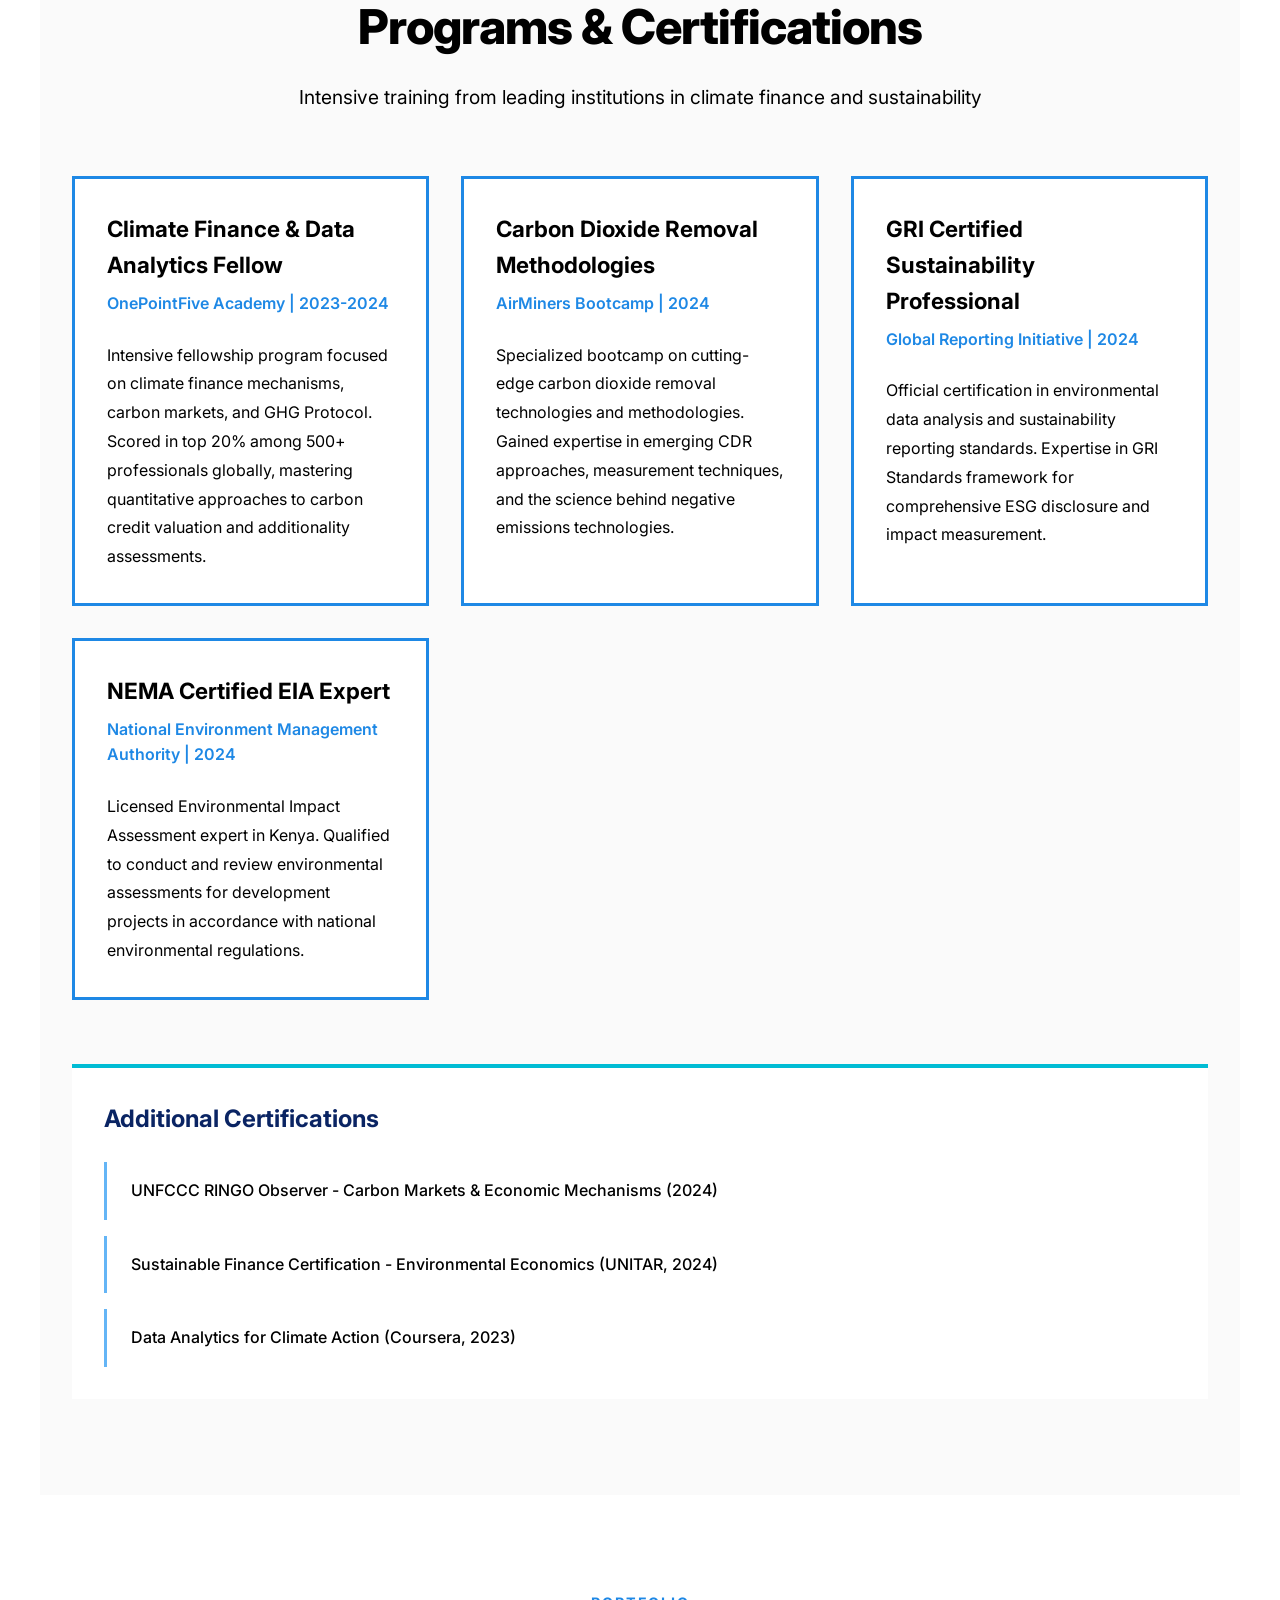
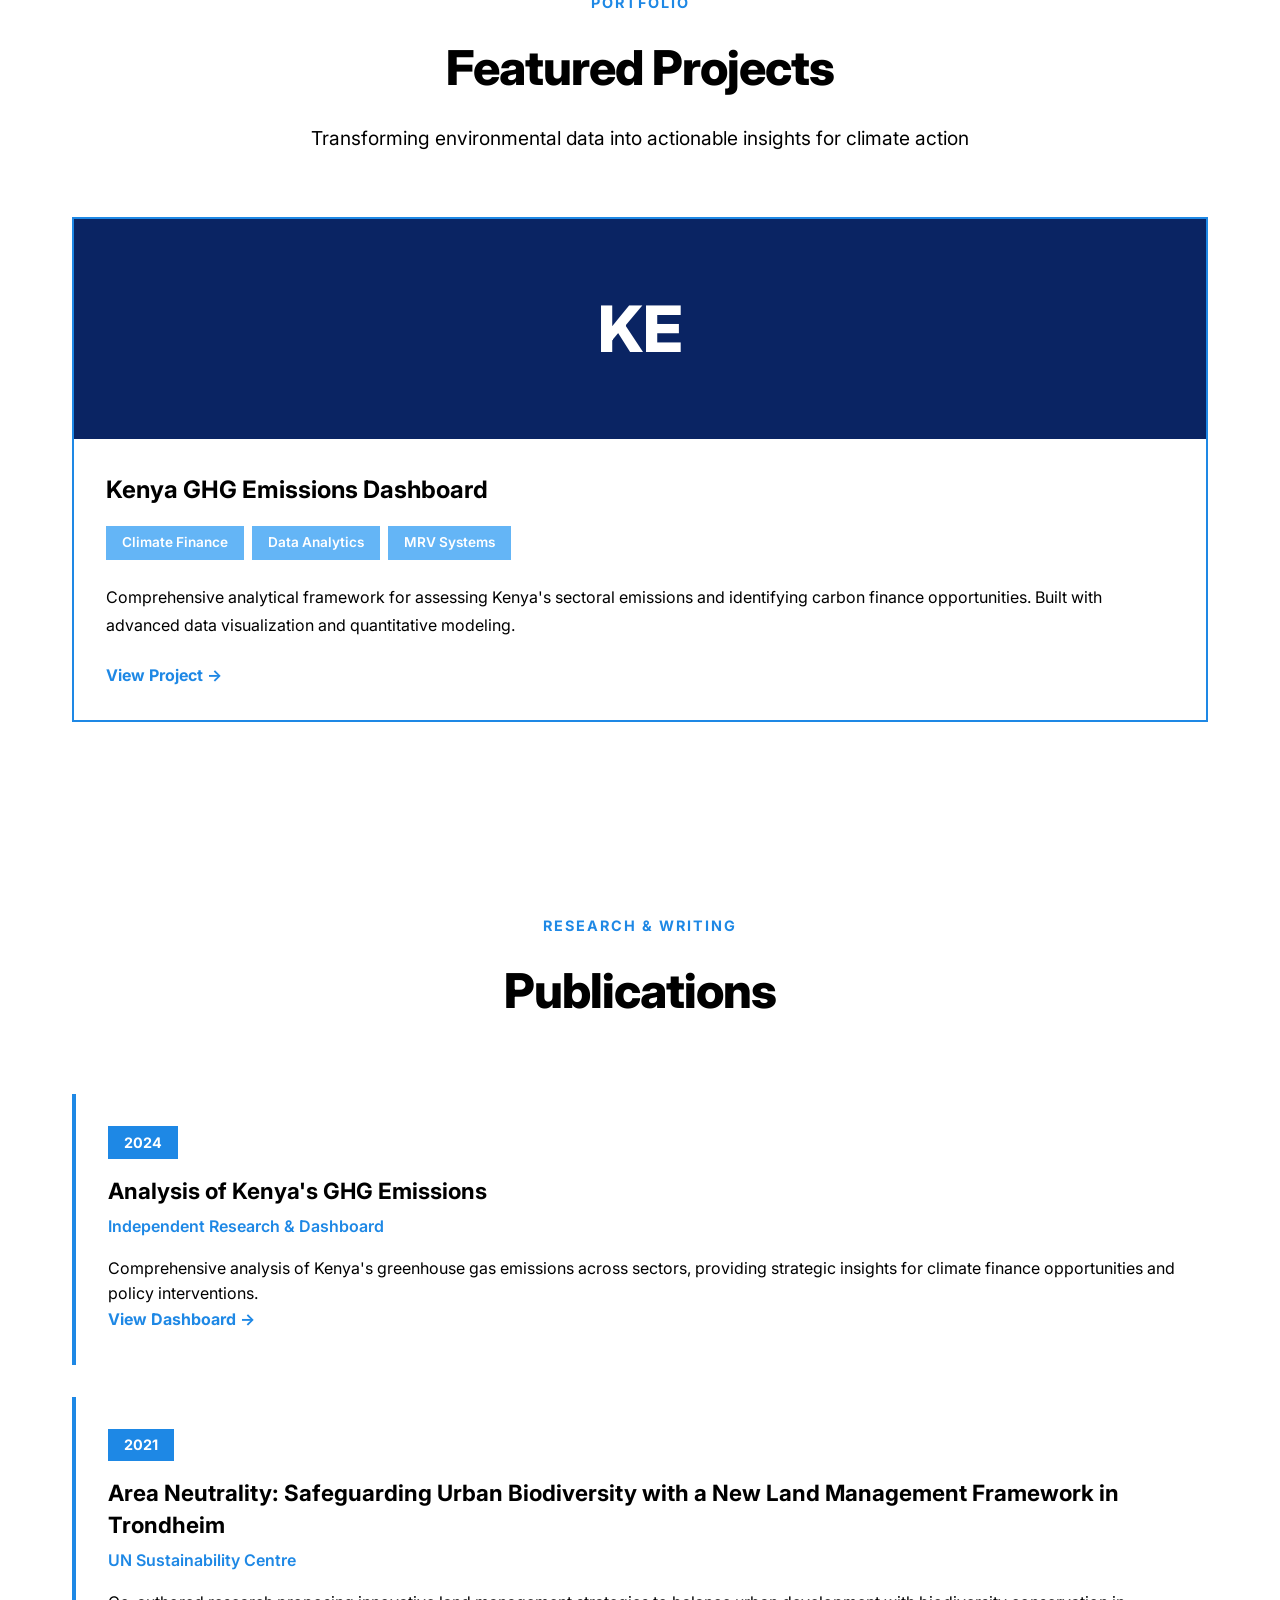
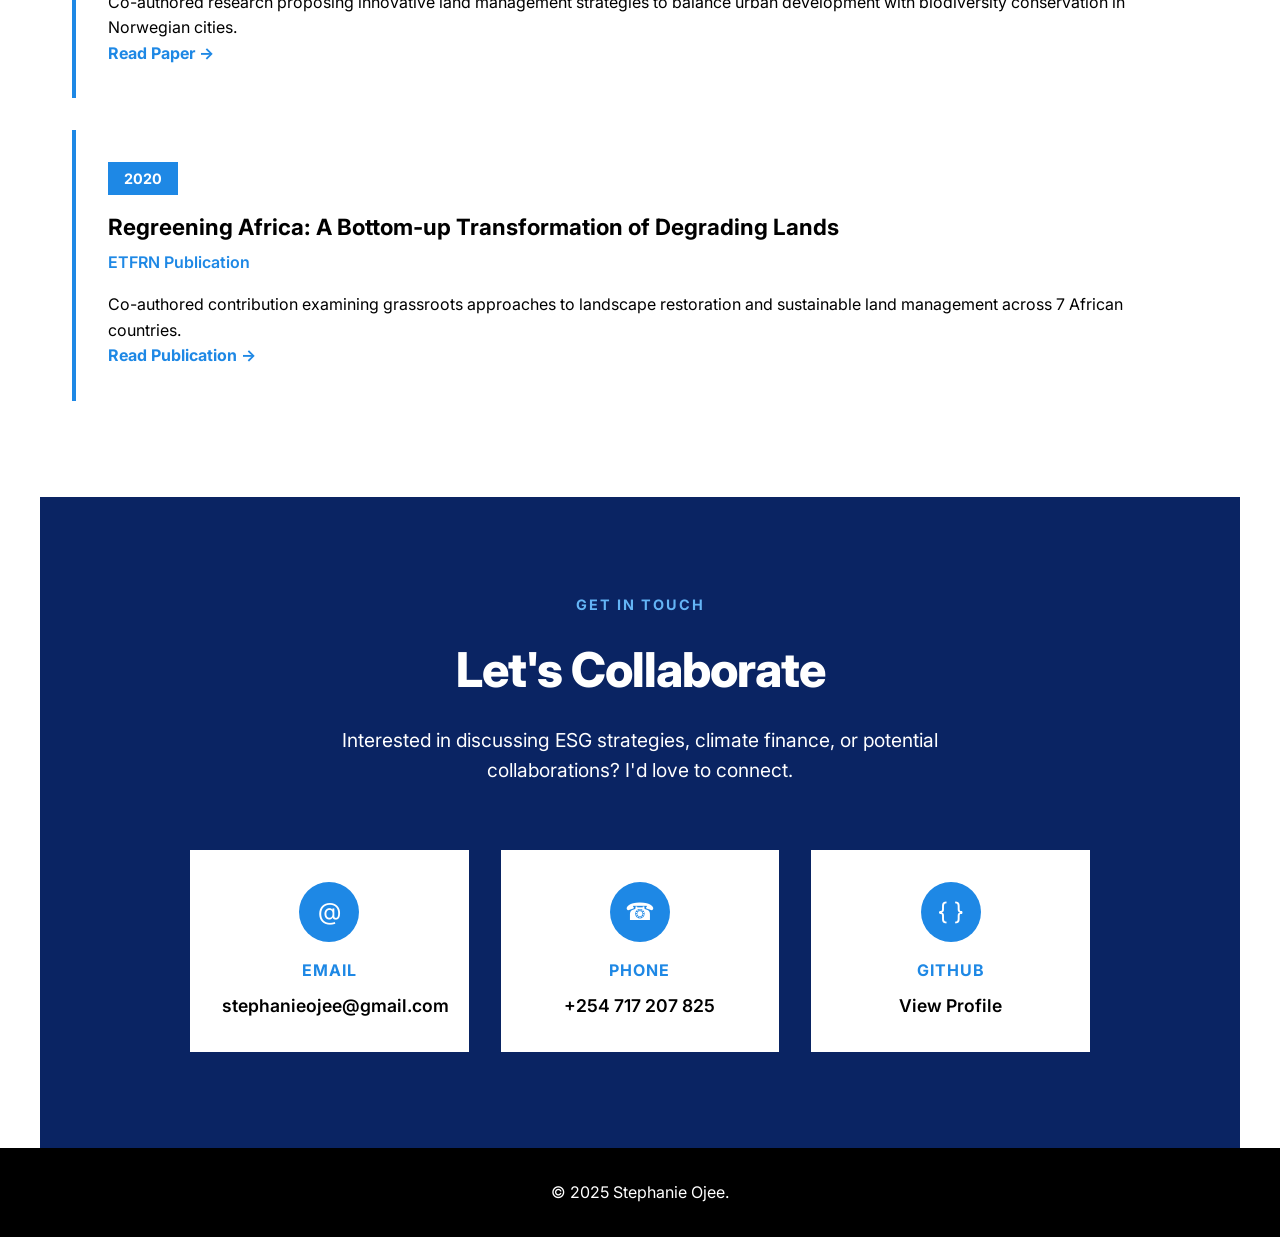
==== commit 137f6569: "Update index.html" ====
--- a/index.html
+++ b/index.html
@@ -843,10 +843,6 @@
     <div class="impact-stats">
         <div class="stats-grid">
             <div class="stat-item">
-                <h3>$15M+</h3>
-                <p>Portfolio Value Managed</p>
-            </div>
-            <div class="stat-item">
                 <h3>500+</h3>
                 <p>Hectares Assessed</p>
             </div>
@@ -872,7 +868,7 @@
         </div>
         <div class="about-content">
             <div class="about-text">
-                <p>I'm an environmental economist passionate about bridging the gap between climate science and financial decision-making. With expertise spanning carbon markets, ESG analytics, and natural resource management, I help organizations transform environmental challenges into strategic opportunities.</p>
+                <p>I am an ESG specialist passionate about bridging the gap between climate science and financial decision-making. My expertise spans carbon markets, ESG analytics, and natural resource governance. I help organizations transform environmental challenges into strategic opportunities.</p>
                 <p>My work has contributed to climate finance strategies across Africa and Europe, supporting institutions in achieving measurable sustainability outcomes while driving economic value.</p>
             </div>
             <div class="expertise-grid">
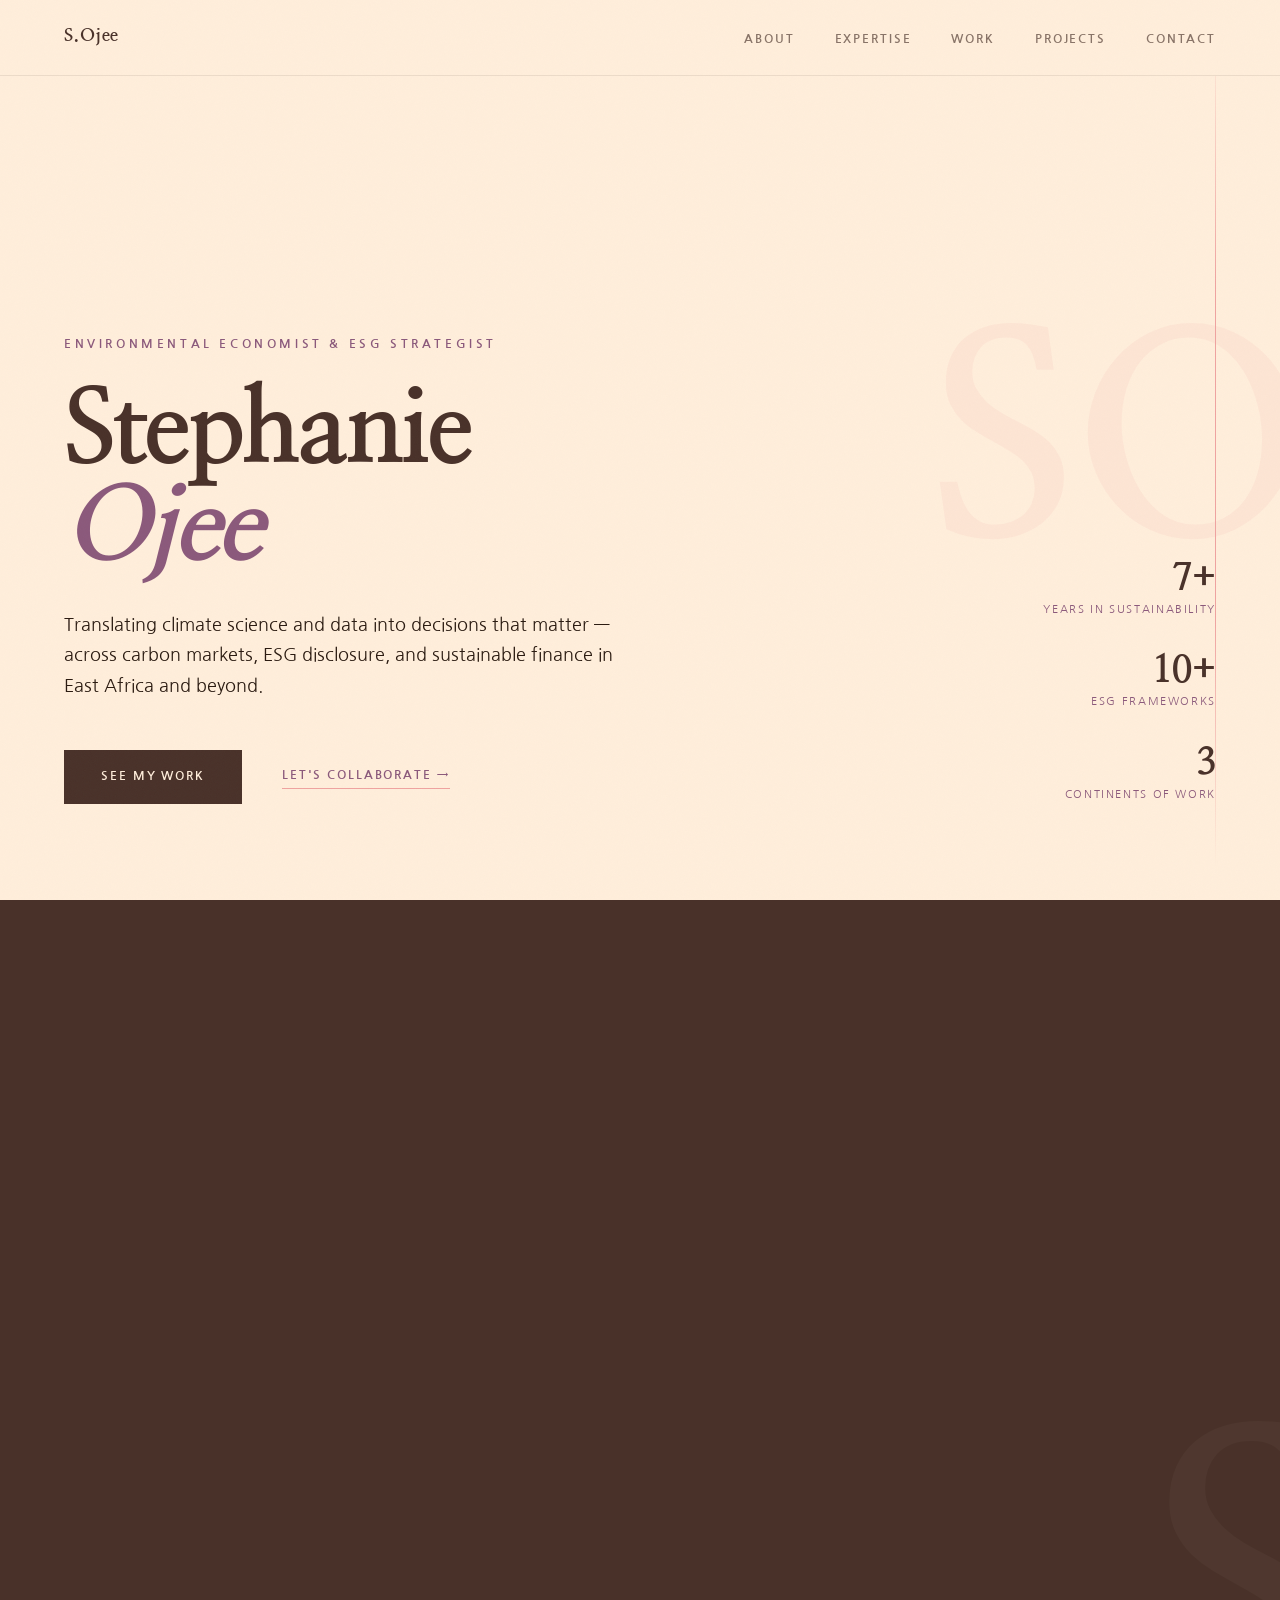
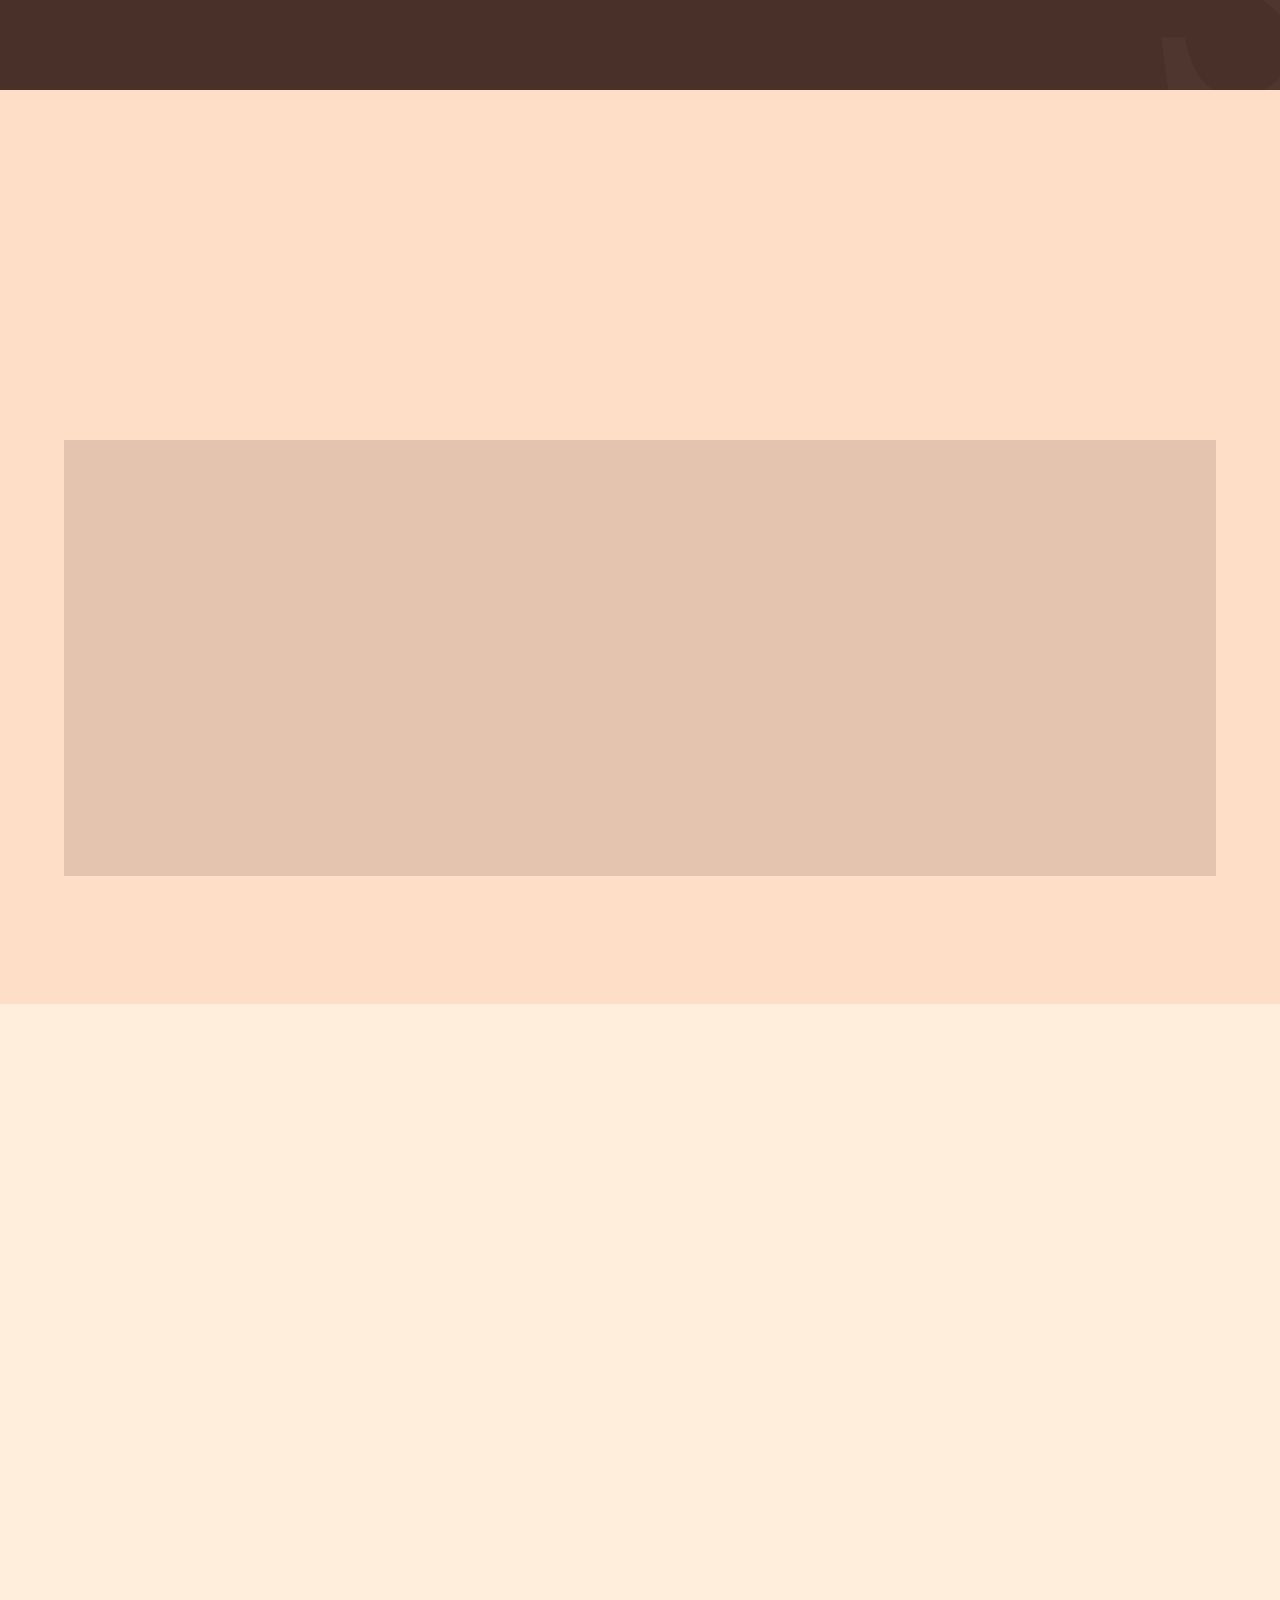
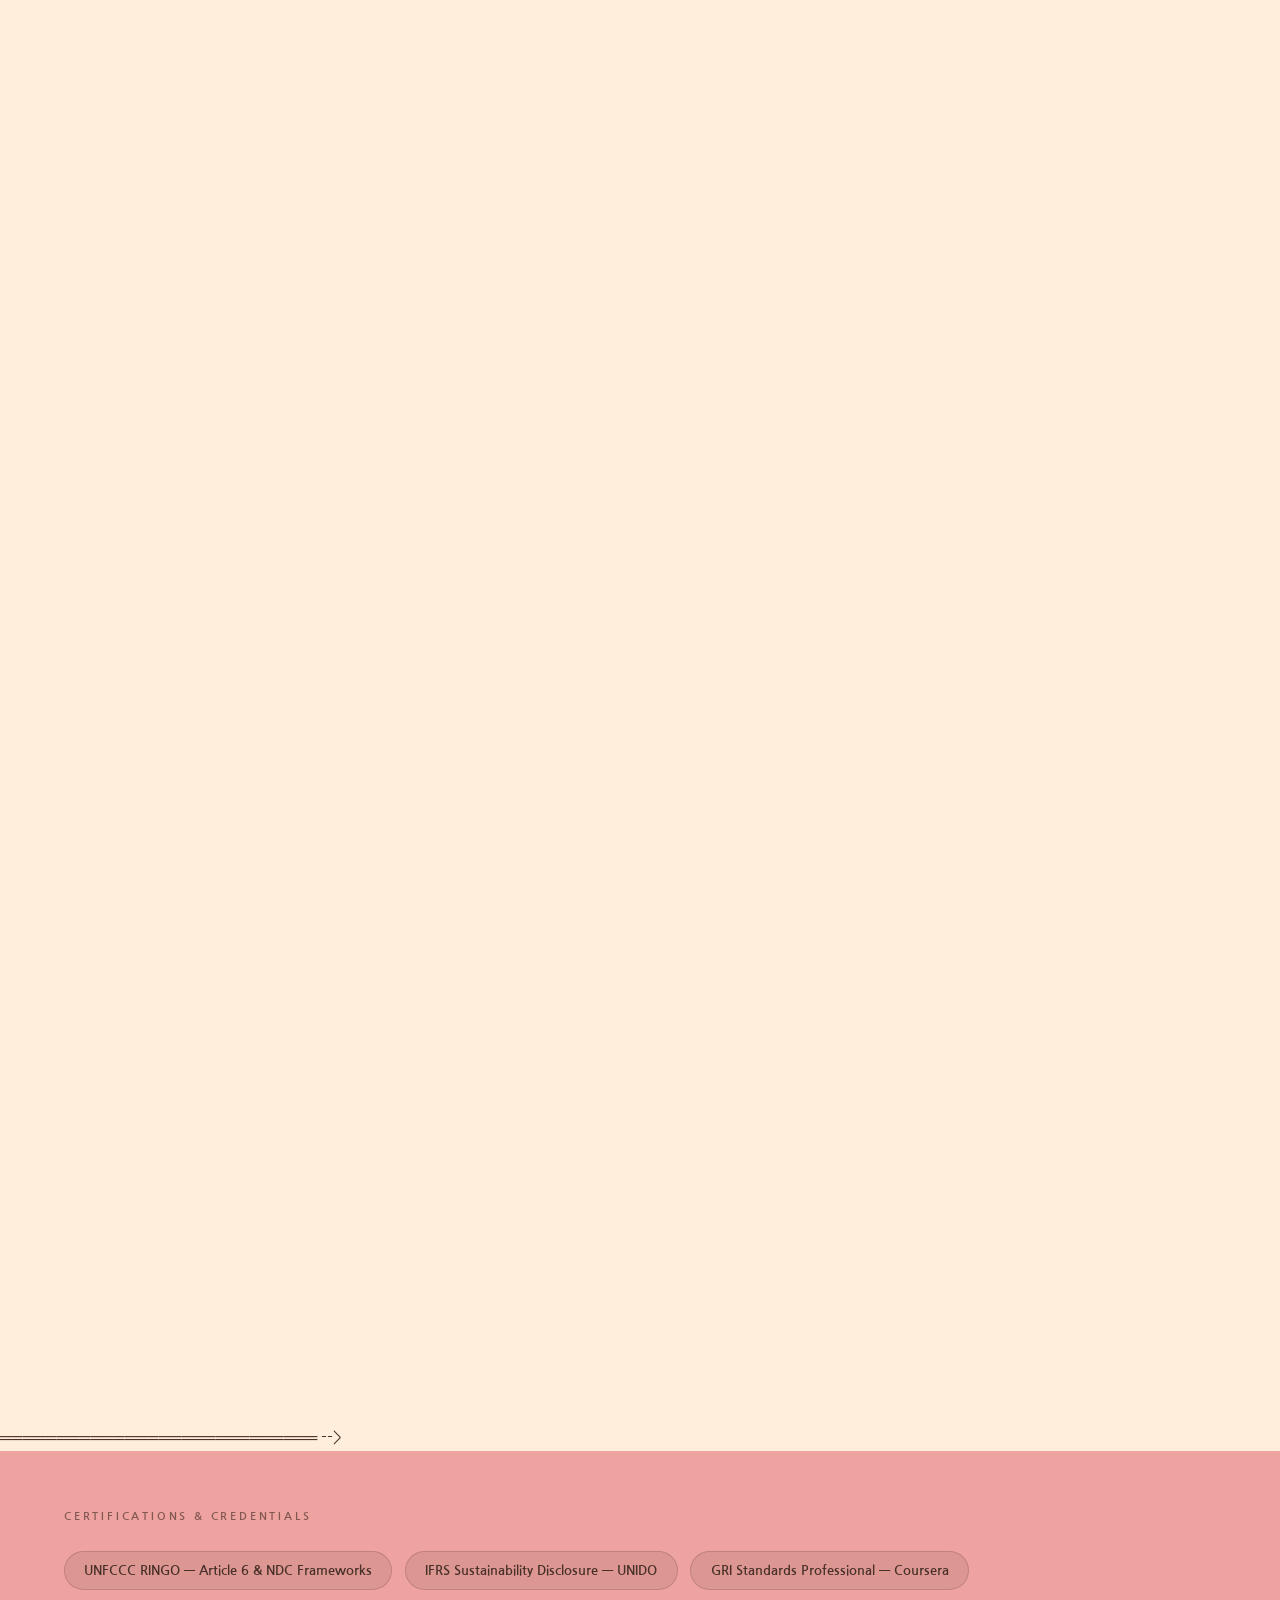
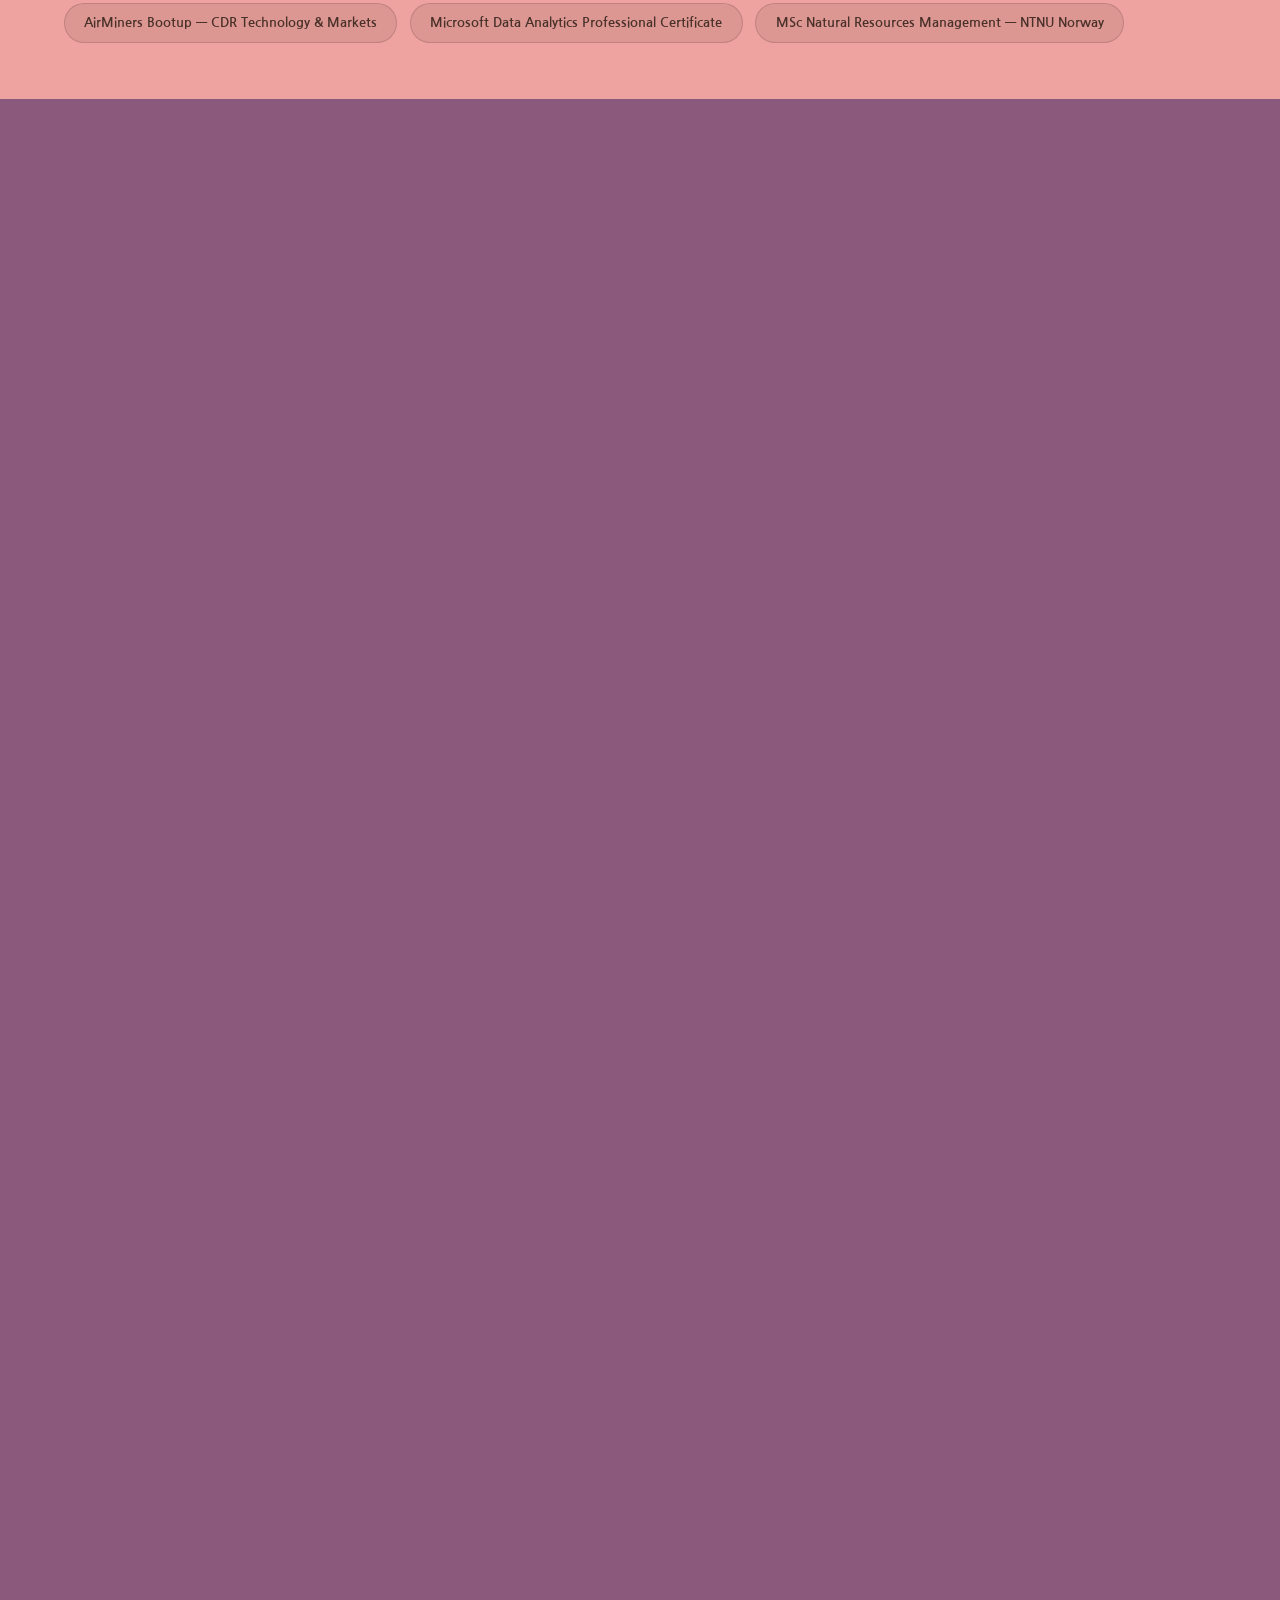
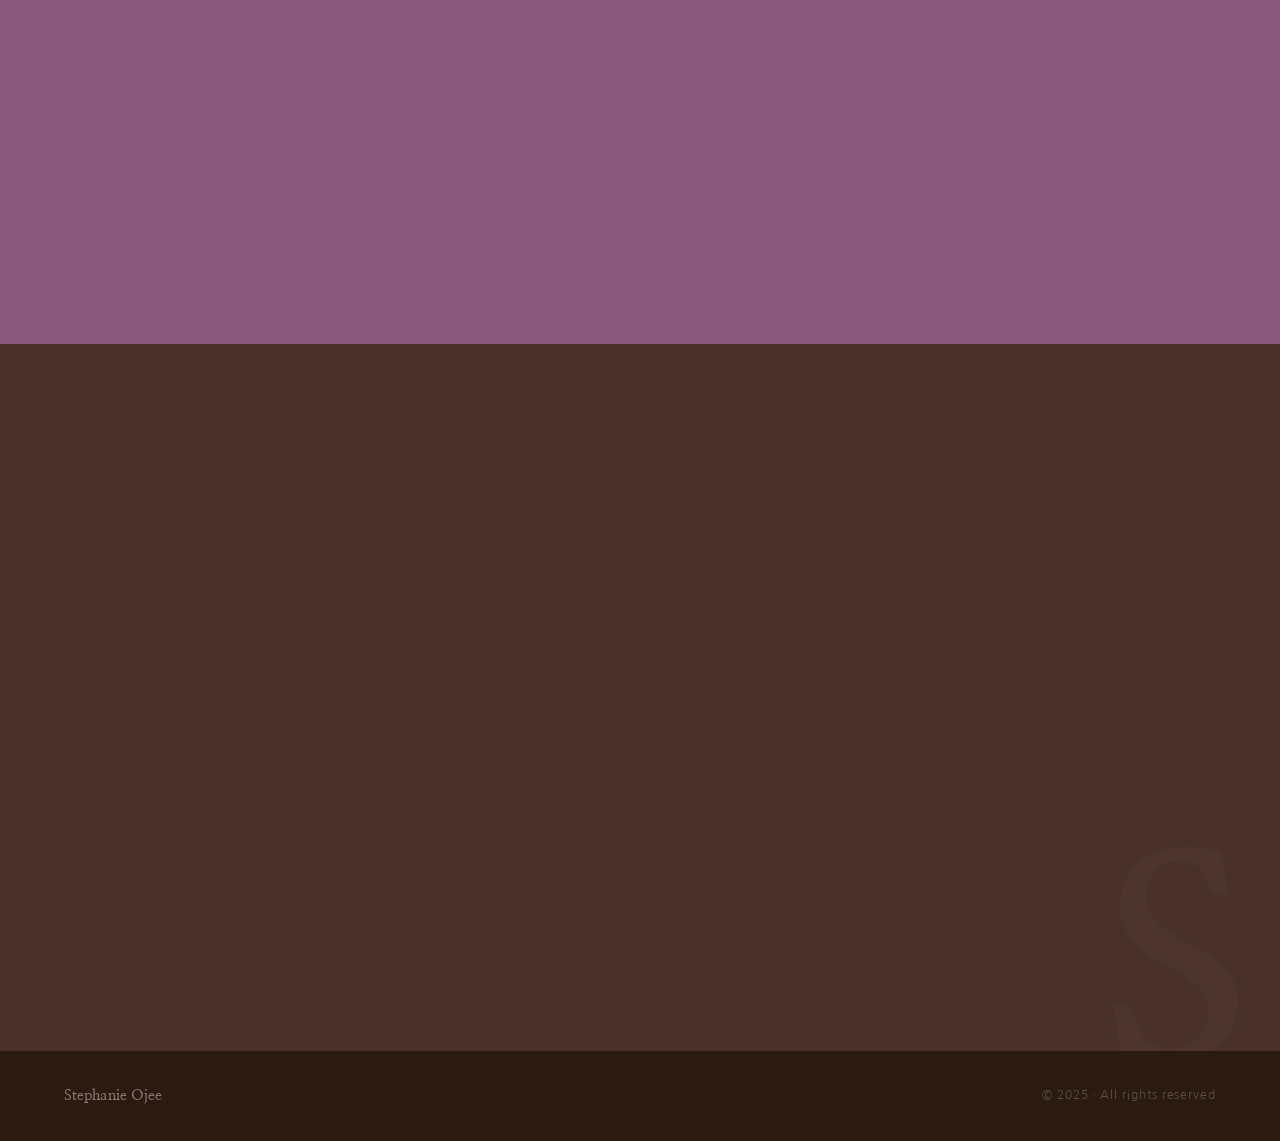
==== commit b25ccdde: "Portfolio update 2026" ====
--- a/index.html
+++ b/index.html
@@ -1,1216 +1,1645 @@
 <!DOCTYPE html>
 <html lang="en">
 <head>
-    <meta charset="UTF-8">
-    <meta name="viewport" content="width=device-width, initial-scale=1.0">
-    <title>Stephanie Ojee | ESG & Sustainability Consultant</title>
-    <link rel="preconnect" href="https://fonts.googleapis.com">
-    <link rel="preconnect" href="https://fonts.gstatic.com" crossorigin>
-    <link href="https://fonts.googleapis.com/css2?family=Inter:wght@300;400;500;600;700;800;900&display=swap" rel="stylesheet">
-    <style>
-        * {
-            margin: 0;
-            padding: 0;
-            box-sizing: border-box;
-        }
-
-        :root {
-            --blue-dark: #0A2463;
-            --blue-primary: #1E88E5;
-            --blue-light: #64B5F6;
-            --blue-accent: #00BCD4;
-            --black: #000000;
-            --white: #FFFFFF;
-            --off-white: #FAFAFA;
-        }
-
-        body {
-            font-family: 'Inter', sans-serif;
-            color: var(--black);
-            background-color: var(--white);
-            line-height: 1.6;
-        }
-
-        /* Navigation */
-        nav {
-            position: fixed;
-            top: 0;
-            width: 100%;
-            background: rgba(255, 255, 255, 0.95);
-            backdrop-filter: blur(10px);
-            padding: 1.5rem 3rem;
-            display: flex;
-            justify-content: space-between;
-            align-items: center;
-            z-index: 1000;
-            border-bottom: 1px solid rgba(0, 0, 0, 0.05);
-        }
-
-        .logo {
-            font-size: 1.8rem;
-            font-weight: 900;
-            font-style: italic;
-            color: var(--blue-dark);
-            letter-spacing: -1px;
-        }
-
-        .nav-links {
-            display: flex;
-            list-style: none;
-            gap: 2.5rem;
-        }
-
-        .nav-links a {
-            text-decoration: none;
-            color: var(--black);
-            font-weight: 600;
-            font-size: 0.95rem;
-            transition: color 0.3s;
-            position: relative;
-        }
-
-        .nav-links a:hover {
-            color: var(--blue-primary);
-        }
-
-        .nav-links a::after {
-            content: '';
-            position: absolute;
-            bottom: -5px;
-            left: 0;
-            width: 0;
-            height: 2px;
-            background: var(--blue-primary);
-            transition: width 0.3s;
-        }
-
-        .nav-links a:hover::after {
-            width: 100%;
-        }
-
-        /* Hero Section */
-        .hero {
-            height: 100vh;
-            background: linear-gradient(rgba(10, 36, 99, 0.7), rgba(30, 136, 229, 0.5)), 
-                        url('Steff.jpeg');
-            background-size: cover;
-            background-position: center 30%;
-            background-repeat: no-repeat;
-            display: flex;
-            align-items: center;
-            justify-content: center;
-            text-align: center;
-            color: var(--white);
-            position: relative;
-        }
-
-        .hero::before {
-            content: '';
-            position: absolute;
-            top: 0;
-            left: 0;
-            right: 0;
-            bottom: 0;
-            background: rgba(10, 36, 99, 0.6);
-        }
-
-        .hero-content {
-            position: relative;
-            z-index: 2;
-            max-width: 900px;
-            padding: 2rem;
-        }
-
-        .hero-subtitle {
-            font-size: 1.2rem;
-            font-weight: 400;
-            letter-spacing: 3px;
-            text-transform: uppercase;
-            margin-bottom: 1rem;
-            color: var(--blue-light);
-        }
-
-        .hero h1 {
-            font-size: 5rem;
-            font-weight: 800;
-            margin-bottom: 1.5rem;
-            line-height: 1.1;
-            letter-spacing: -2px;
-        }
-
-        .hero-tagline {
-            font-size: 1.5rem;
-            font-weight: 300;
-            margin-bottom: 3rem;
-            color: var(--white);
-        }
-
-        .hero-cta {
-            display: flex;
-            gap: 1.5rem;
-            justify-content: center;
-            flex-wrap: wrap;
-        }
-
-        .btn {
-            padding: 1rem 2.5rem;
-            border: none;
-            font-size: 1rem;
-            font-weight: 600;
-            cursor: pointer;
-            transition: all 0.3s;
-            text-decoration: none;
-            display: inline-block;
-            font-family: 'Inter', sans-serif;
-            border-radius: 50px;
-        }
-
-        .btn-primary {
-            background-color: var(--blue-primary);
-            color: var(--white);
-        }
-
-        .btn-primary:hover {
-            background-color: var(--blue-light);
-            transform: translateY(-3px);
-        }
-
-        .btn-outline {
-            background-color: transparent;
-            color: var(--white);
-            border: 2px solid var(--white);
-        }
-
-        .btn-outline:hover {
-            background-color: var(--white);
-            color: var(--blue-dark);
-        }
-
-        .scroll-indicator {
-            position: absolute;
-            bottom: 30px;
-            left: 50%;
-            transform: translateX(-50%);
-            color: var(--white);
-            font-size: 0.9rem;
-            animation: bounce 2s infinite;
-        }
-
-        @keyframes bounce {
-            0%, 20%, 50%, 80%, 100% {
-                transform: translateX(-50%) translateY(0);
-            }
-            40% {
-                transform: translateX(-50%) translateY(-10px);
-            }
-            60% {
-                transform: translateX(-50%) translateY(-5px);
-            }
-        }
-
-        /* Impact Stats Section */
-        .impact-stats {
-            background: var(--blue-dark);
-            color: var(--white);
-            padding: 4rem 2rem;
-        }
-
-        .stats-grid {
-            max-width: 1200px;
-            margin: 0 auto;
-            display: grid;
-            grid-template-columns: repeat(auto-fit, minmax(200px, 1fr));
-            gap: 3rem;
-            text-align: center;
-        }
-
-        .stat-item h3 {
-            font-size: 3.5rem;
-            font-weight: 800;
-            color: var(--blue-light);
-            margin-bottom: 0.5rem;
-        }
-
-        .stat-item p {
-            font-size: 1.1rem;
-            font-weight: 400;
-            color: var(--white);
-        }
-
-        /* Section Styles */
-        section {
-            padding: 6rem 2rem;
-            max-width: 1200px;
-            margin: 0 auto;
-        }
-
-        .section-header {
-            text-align: center;
-            margin-bottom: 4rem;
-        }
-
-        .section-label {
-            font-size: 0.9rem;
-            font-weight: 700;
-            color: var(--blue-primary);
-            text-transform: uppercase;
-            letter-spacing: 2px;
-            margin-bottom: 1rem;
-        }
-
-        .section-title {
-            font-size: 3rem;
-            font-weight: 800;
-            color: var(--black);
-            margin-bottom: 1rem;
-            letter-spacing: -1px;
-        }
-
-        .section-description {
-            font-size: 1.2rem;
-            color: var(--black);
-            max-width: 700px;
-            margin: 0 auto;
-        }
-
-        /* About Section */
-        .about-content {
-            display: grid;
-            grid-template-columns: 1fr 1fr;
-            gap: 4rem;
-            align-items: start;
-        }
-
-        .about-text h3 {
-            font-size: 2rem;
-            margin-bottom: 1.5rem;
-            color: var(--blue-dark);
-            font-weight: 700;
-        }
-
-        .about-text p {
-            font-size: 1.1rem;
-            color: var(--black);
-            margin-bottom: 1.5rem;
-            line-height: 1.8;
-        }
-
-        .expertise-grid {
-            display: grid;
-            grid-template-columns: repeat(2, 1fr);
-            gap: 1.5rem;
-            margin-top: 2rem;
-        }
-
-        .expertise-item {
-            background: var(--white);
-            padding: 1.5rem;
-            border: 2px solid var(--blue-primary);
-            border-radius: 0;
-        }
-
-        .expertise-item h4 {
-            font-size: 1.1rem;
-            color: var(--blue-dark);
-            margin-bottom: 0.5rem;
-            font-weight: 700;
-        }
-
-        .expertise-item p {
-            font-size: 0.95rem;
-            color: var(--black);
-            margin: 0;
-        }
-
-        /* Global Presence */
-        .global-section {
-            background: var(--off-white);
-        }
-
-        .global-grid {
-            display: grid;
-            grid-template-columns: repeat(auto-fit, minmax(300px, 1fr));
-            gap: 3rem;
-        }
-
-        .global-card {
-            text-align: center;
-        }
-
-        .global-card h3 {
-            font-size: 1.8rem;
-            color: var(--blue-dark);
-            margin-bottom: 1.5rem;
-            font-weight: 700;
-        }
-
-        .country-list, .language-list {
-            list-style: none;
-            display: flex;
-            flex-direction: column;
-            gap: 1rem;
-        }
-
-        .country-list li, .language-list li {
-            font-size: 1.1rem;
-            color: var(--black);
-            font-weight: 500;
-            padding: 0.8rem;
-            border-bottom: 2px solid var(--blue-light);
-        }
-
-        /* Experience Timeline */
-        .timeline {
-            position: relative;
-            padding-left: 50px;
-        }
-
-        .timeline::before {
-            content: '';
-            position: absolute;
-            left: 0;
-            top: 0;
-            bottom: 0;
-            width: 3px;
-            background: var(--blue-light);
-        }
-
-        .timeline-item {
-            position: relative;
-            margin-bottom: 3rem;
-            padding-left: 2rem;
-        }
-
-        .timeline-item::before {
-            content: '';
-            position: absolute;
-            left: -53px;
-            top: 0;
-            width: 15px;
-            height: 15px;
-            border-radius: 50%;
-            background: var(--blue-primary);
-            border: 3px solid var(--white);
-            box-shadow: 0 0 0 3px var(--blue-light);
-        }
-
-        .timeline-date {
-            font-size: 0.9rem;
-            color: var(--blue-primary);
-            font-weight: 700;
-            margin-bottom: 0.5rem;
-        }
-
-        .timeline-item h3 {
-            font-size: 1.5rem;
-            color: var(--black);
-            margin-bottom: 0.3rem;
-            font-weight: 700;
-        }
-
-        .timeline-company {
-            font-size: 1.1rem;
-            color: var(--black);
-            margin-bottom: 1rem;
-            font-weight: 600;
-        }
-
-        .timeline-highlight {
-            background: var(--white);
-            padding: 1.5rem;
-            border-left: 3px solid var(--blue-accent);
-            margin-top: 1rem;
-        }
-
-        .timeline-highlight p {
-            color: var(--black);
-            margin: 0;
-            font-size: 1rem;
-        }
-
-        /* Projects Grid */
-        .projects-grid {
-            display: grid;
-            grid-template-columns: repeat(auto-fit, minmax(350px, 1fr));
-            gap: 2.5rem;
-        }
-
-        .project-card {
-            background: var(--white);
-            border: 2px solid var(--blue-primary);
-            overflow: hidden;
-            transition: all 0.3s;
-        }
-
-        .project-card:hover {
-            transform: translateY(-5px);
-            border-color: var(--blue-dark);
-        }
-
-        .project-image {
-            height: 220px;
-            background: var(--blue-dark);
-            display: flex;
-            align-items: center;
-            justify-content: center;
-            font-size: 4rem;
-            color: var(--white);
-            font-weight: 800;
-        }
-
-        .project-content {
-            padding: 2rem;
-        }
-
-        .project-content h3 {
-            font-size: 1.5rem;
-            color: var(--black);
-            margin-bottom: 1rem;
-            font-weight: 700;
-        }
-
-        .project-content p {
-            color: var(--black);
-            margin-bottom: 1.5rem;
-            line-height: 1.7;
-        }
-
-        .project-tags {
-            display: flex;
-            gap: 0.5rem;
-            flex-wrap: wrap;
-            margin-bottom: 1.5rem;
-        }
-
-        .tag {
-            background: var(--blue-light);
-            color: var(--white);
-            padding: 0.4rem 1rem;
-            font-size: 0.85rem;
-            font-weight: 600;
-        }
-
-        .project-link {
-            color: var(--blue-primary);
-            text-decoration: none;
-            font-weight: 700;
-            display: inline-flex;
-            align-items: center;
-            gap: 0.5rem;
-            transition: gap 0.3s;
-        }
-
-        .project-link:hover {
-            gap: 1rem;
-            color: var(--blue-dark);
-        }
-
-        /* Skills Section */
-        .skills-section {
-            background: var(--off-white);
-        }
-
-        .skills-grid {
-            display: grid;
-            grid-template-columns: repeat(auto-fit, minmax(280px, 1fr));
-            gap: 2rem;
-        }
-
-        .skill-card {
-            background: var(--white);
-            padding: 2.5rem;
-            text-align: center;
-            transition: all 0.3s;
-            border: 2px solid var(--blue-primary);
-        }
-
-        .skill-card:hover {
-            border-color: var(--blue-dark);
-            transform: translateY(-5px);
-        }
-
-        .skill-icon {
-            width: 70px;
-            height: 70px;
-            background: var(--blue-primary);
-            color: var(--white);
-            border-radius: 50%;
-            display: flex;
-            align-items: center;
-            justify-content: center;
-            font-size: 1.8rem;
-            font-weight: 800;
-            margin: 0 auto 1.5rem;
-        }
-
-        .skill-card h3 {
-            font-size: 1.3rem;
-            color: var(--black);
-            margin-bottom: 1rem;
-            font-weight: 700;
-        }
-
-        .skill-card p {
-            color: var(--black);
-            line-height: 1.7;
-        }
-
-        /* Certifications Section */
-        .certifications-section {
-            background: var(--off-white);
-        }
-
-        .cert-spotlight-grid {
-            display: grid;
-            grid-template-columns: repeat(auto-fit, minmax(300px, 1fr));
-            gap: 2rem;
-            margin-bottom: 4rem;
-        }
-
-        .cert-spotlight {
-            background: var(--white);
-            padding: 2rem;
-            border: 3px solid var(--blue-primary);
-            transition: all 0.3s;
-        }
-
-        .cert-spotlight:hover {
-            border-color: var(--blue-dark);
-            transform: translateY(-5px);
-        }
-
-        .cert-header {
-            margin-bottom: 1.5rem;
-        }
-
-        .cert-spotlight h3 {
-            font-size: 1.4rem;
-            color: var(--black);
-            margin-bottom: 0.5rem;
-            font-weight: 700;
-        }
-
-        .cert-org {
-            color: var(--blue-primary);
-            font-weight: 600;
-            font-size: 1rem;
-        }
-
-        .cert-spotlight p {
-            color: var(--black);
-            line-height: 1.8;
-            font-size: 1rem;
-        }
-
-        .additional-certs {
-            background: var(--white);
-            padding: 2rem;
-            border-top: 4px solid var(--blue-accent);
-        }
-
-        .additional-certs h3 {
-            font-size: 1.5rem;
-            color: var(--blue-dark);
-            margin-bottom: 1.5rem;
-            font-weight: 700;
-        }
-
-        .cert-list {
-            list-style: none;
-            display: grid;
-            gap: 1rem;
-        }
-
-        .cert-list li {
-            padding: 1rem;
-            border-left: 3px solid var(--blue-light);
-            padding-left: 1.5rem;
-            color: var(--black);
-            font-weight: 500;
-        }
-
-        /* Publications Section */
-        .publications-section {
-            background: var(--white);
-        }
-
-        .publications-grid {
-            display: grid;
-            gap: 2rem;
-        }
-
-        .publication-card {
-            background: var(--white);
-            padding: 2rem;
-            border-left: 4px solid var(--blue-primary);
-            transition: all 0.3s;
-        }
-
-        .publication-card:hover {
-            border-left-color: var(--blue-dark);
-            transform: translateX(10px);
-        }
-
-        .pub-year {
-            display: inline-block;
-            background: var(--blue-primary);
-            color: var(--white);
-            padding: 0.3rem 1rem;
-            font-weight: 700;
-            margin-bottom: 1rem;
-            font-size: 0.9rem;
-        }
-
-        .publication-card h3 {
-            font-size: 1.4rem;
-            color: var(--black);
-            margin-bottom: 0.5rem;
-            font-weight: 700;
-            line-height: 1.4;
-        }
-
-        .pub-type {
-            color: var(--blue-primary);
-            font-weight: 600;
-            margin-bottom: 1rem;
-            font-size: 1rem;
-        }
-
-        .publication-card p:last-child {
-            color: var(--black);
-            line-height: 1.7;
-        }
-
-        /* Contact Section */
-        .contact-section {
-            background: var(--blue-dark);
-            color: var(--white);
-            text-align: center;
-            padding: 6rem 2rem;
-        }
-
-        .contact-section .section-title {
-            color: var(--white);
-        }
-
-        .contact-section .section-description {
-            color: var(--white);
-        }
-
-        .contact-grid {
-            display: grid;
-            grid-template-columns: repeat(auto-fit, minmax(250px, 1fr));
-            gap: 2rem;
-            max-width: 900px;
-            margin: 3rem auto 0;
-        }
-
-        .contact-item {
-            background: var(--white);
-            color: var(--black);
-            padding: 2rem;
-            transition: all 0.3s;
-        }
-
-        .contact-item:hover {
-            background: var(--blue-light);
-            color: var(--white);
-            transform: translateY(-5px);
-        }
-
-        .contact-icon {
-            width: 60px;
-            height: 60px;
-            background: var(--blue-primary);
-            color: var(--white);
-            border-radius: 50%;
-            display: flex;
-            align-items: center;
-            justify-content: center;
-            font-size: 1.5rem;
-            margin: 0 auto 1rem;
-        }
-
-        .contact-item h4 {
-            font-size: 1rem;
-            margin-bottom: 0.5rem;
-            color: var(--blue-primary);
-            text-transform: uppercase;
-            letter-spacing: 1px;
-            font-weight: 700;
-        }
-
-        .contact-item:hover h4 {
-            color: var(--white);
-        }
-
-        .contact-item a {
-            color: var(--black);
-            text-decoration: none;
-            font-size: 1.1rem;
-            font-weight: 600;
-            transition: color 0.3s;
-        }
-
-        .contact-item:hover a {
-            color: var(--white);
-        }
-
-        footer {
-            background: var(--black);
-            color: var(--white);
-            text-align: center;
-            padding: 2rem;
-        }
-
-        footer p {
-            color: var(--white);
-        }
-
-        @media (max-width: 768px) {
-            nav {
-                padding: 1rem 1.5rem;
-            }
-
-            .nav-links {
-                gap: 1.5rem;
-                font-size: 0.85rem;
-            }
-
-            .hero h1 {
-                font-size: 3rem;
-            }
-
-            .hero-tagline {
-                font-size: 1.2rem;
-            }
-
-            .section-title {
-                font-size: 2rem;
-            }
-
-            .about-content {
-                grid-template-columns: 1fr;
-            }
-
-            .expertise-grid {
-                grid-template-columns: 1fr;
-            }
-
-            .timeline {
-                padding-left: 30px;
-            }
-
-            .timeline-item::before {
-                left: -36px;
-            }
-
-            .projects-grid,
-            .skills-grid,
-            .cert-spotlight-grid,
-            .publications-grid {
-                grid-template-columns: 1fr;
-            }
-        }
-    </style>
+  <meta charset="UTF-8" />
+  <meta name="viewport" content="width=device-width, initial-scale=1.0"/>
+  <title>Stephanie Ojee</title>
+  <link rel="preconnect" href="https://fonts.googleapis.com">
+  <link rel="preconnect" href="https://fonts.gstatic.com" crossorigin>
+  <link href="https://fonts.googleapis.com/css2?family=Nanum+Myeongjo:wght@400;700;800&family=Nanum+Gothic:wght@400;700;800&display=swap" rel="stylesheet">
+
+  <style>
+    /* ─── TOKENS ─────────────────────────────── */
+    :root {
+      --cream:   #ffeedb;
+      --peach:   #ffdec7;
+      --rose:    #efa3a0;
+      --plum:    #8b597b;
+      --earth:   #493129;
+      --ink:     #2a1a10;
+
+      --font-serif: 'Nanum Myeongjo', Georgia, serif;
+      --font-sans:  'Nanum Gothic', sans-serif;
+    }
+
+    /* ─── RESET ──────────────────────────────── */
+    *, *::before, *::after { box-sizing: border-box; margin: 0; padding: 0; }
+    html { scroll-behavior: smooth; }
+
+    body {
+      background: var(--cream);
+      color: var(--earth);
+      font-family: var(--font-sans);
+      font-size: 16px;
+      line-height: 1.7;
+      overflow-x: hidden;
+    }
+
+    img { display: block; max-width: 100%; }
+    a { color: inherit; text-decoration: none; }
+
+    /* ─── NOISE TEXTURE OVERLAY ──────────────── */
+    body::before {
+      content: '';
+      position: fixed;
+      inset: 0;
+      pointer-events: none;
+      z-index: 1000;
+      opacity: 0.025;
+      background-image: url("data:image/svg+xml,%3Csvg viewBox='0 0 256 256' xmlns='http://www.w3.org/2000/svg'%3E%3Cfilter id='noise'%3E%3CfeTurbulence type='fractalNoise' baseFrequency='0.9' numOctaves='4' stitchTiles='stitch'/%3E%3C/filter%3E%3Crect width='100%25' height='100%25' filter='url(%23noise)'/%3E%3C/svg%3E");
+      background-size: 200px 200px;
+    }
+
+    /* ─── SCROLLBAR ──────────────────────────── */
+    ::-webkit-scrollbar { width: 6px; }
+    ::-webkit-scrollbar-track { background: var(--cream); }
+    ::-webkit-scrollbar-thumb { background: var(--plum); border-radius: 3px; }
+
+    /* ─── NAV ────────────────────────────────── */
+    nav {
+      position: fixed;
+      top: 0; left: 0; right: 0;
+      z-index: 100;
+      display: flex;
+      justify-content: space-between;
+      align-items: center;
+      padding: 1.4rem 4rem;
+      background: rgba(255, 238, 219, 0.88);
+      backdrop-filter: blur(12px);
+      border-bottom: 1px solid rgba(73, 49, 41, 0.1);
+    }
+
+    .nav-logo {
+      font-family: var(--font-serif);
+      font-size: 1.1rem;
+      font-weight: 800;
+      letter-spacing: 0.05em;
+      color: var(--earth);
+    }
+
+    .nav-links {
+      display: flex;
+      gap: 2.5rem;
+      list-style: none;
+    }
+
+    .nav-links a {
+      font-family: var(--font-sans);
+      font-size: 0.78rem;
+      font-weight: 700;
+      letter-spacing: 0.15em;
+      text-transform: uppercase;
+      color: var(--earth);
+      opacity: 0.65;
+      transition: opacity 0.2s;
+      position: relative;
+    }
+
+    .nav-links a::after {
+      content: '';
+      position: absolute;
+      bottom: -3px;
+      left: 0;
+      width: 0;
+      height: 1.5px;
+      background: var(--plum);
+      transition: width 0.3s ease;
+    }
+
+    .nav-links a:hover { opacity: 1; }
+    .nav-links a:hover::after { width: 100%; }
+
+    /* ─── SECTION SCAFFOLDING ────────────────── */
+    section { padding: 8rem 4rem; }
+
+    .section-label {
+      font-family: var(--font-sans);
+      font-size: 0.72rem;
+      font-weight: 700;
+      letter-spacing: 0.25em;
+      text-transform: uppercase;
+      color: var(--plum);
+      margin-bottom: 1.5rem;
+      display: flex;
+      align-items: center;
+      gap: 1rem;
+    }
+
+    .section-label::before {
+      content: '';
+      display: block;
+      width: 2.5rem;
+      height: 1px;
+      background: var(--rose);
+    }
+
+    /* ─── HERO ───────────────────────────────── */
+    #home {
+      min-height: 100vh;
+      display: flex;
+      flex-direction: column;
+      justify-content: flex-end;
+      padding: 0 4rem 6rem;
+      position: relative;
+      overflow: hidden;
+    }
+
+    .hero-bg-text {
+      position: absolute;
+      top: 50%;
+      right: -2rem;
+      transform: translateY(-50%);
+      font-family: var(--font-serif);
+      font-size: clamp(12rem, 22vw, 26rem);
+      font-weight: 800;
+      color: rgba(239, 163, 160, 0.12);
+      line-height: 1;
+      user-select: none;
+      pointer-events: none;
+      white-space: nowrap;
+    }
+
+    .hero-tag {
+      font-family: var(--font-sans);
+      font-size: 0.75rem;
+      font-weight: 700;
+      letter-spacing: 0.3em;
+      text-transform: uppercase;
+      color: var(--plum);
+      margin-bottom: 1.8rem;
+      opacity: 0;
+      animation: fadeUp 0.8s ease 0.2s forwards;
+    }
+
+    .hero-name {
+      font-family: var(--font-serif);
+      font-size: clamp(3.5rem, 8vw, 8rem);
+      font-weight: 800;
+      line-height: 0.95;
+      color: var(--earth);
+      letter-spacing: -0.02em;
+      opacity: 0;
+      animation: fadeUp 0.9s ease 0.4s forwards;
+    }
+
+    .hero-name em {
+      font-style: italic;
+      color: var(--plum);
+    }
+
+    .hero-description {
+      max-width: 560px;
+      margin-top: 2rem;
+      font-size: 1.1rem;
+      line-height: 1.75;
+      color: var(--ink);
+      opacity: 0;
+      animation: fadeUp 0.9s ease 0.65s forwards;
+    }
+
+    .hero-cta-row {
+      display: flex;
+      align-items: center;
+      gap: 2.5rem;
+      margin-top: 3rem;
+      opacity: 0;
+      animation: fadeUp 0.9s ease 0.85s forwards;
+    }
+
+    .btn-primary {
+      display: inline-block;
+      background: var(--earth);
+      color: var(--cream);
+      font-family: var(--font-sans);
+      font-size: 0.78rem;
+      font-weight: 700;
+      letter-spacing: 0.15em;
+      text-transform: uppercase;
+      padding: 0.9rem 2.2rem;
+      border: 2px solid var(--earth);
+      transition: background 0.25s, color 0.25s;
+    }
+
+    .btn-primary:hover {
+      background: transparent;
+      color: var(--earth);
+    }
+
+    .btn-ghost {
+      font-family: var(--font-sans);
+      font-size: 0.78rem;
+      font-weight: 700;
+      letter-spacing: 0.15em;
+      text-transform: uppercase;
+      color: var(--plum);
+      border-bottom: 1.5px solid var(--rose);
+      padding-bottom: 2px;
+      transition: color 0.2s, border-color 0.2s;
+    }
+
+    .btn-ghost:hover { color: var(--earth); border-color: var(--earth); }
+
+    .hero-stats {
+      position: absolute;
+      right: 4rem;
+      bottom: 6rem;
+      display: flex;
+      flex-direction: column;
+      gap: 2rem;
+      opacity: 0;
+      animation: fadeIn 1s ease 1.2s forwards;
+    }
+
+    .stat-item { text-align: right; }
+
+    .stat-num {
+      font-family: var(--font-serif);
+      font-size: 2.4rem;
+      font-weight: 800;
+      line-height: 1;
+      color: var(--earth);
+    }
+
+    .stat-label {
+      font-family: var(--font-sans);
+      font-size: 0.68rem;
+      letter-spacing: 0.15em;
+      text-transform: uppercase;
+      color: var(--plum);
+      margin-top: 0.2rem;
+    }
+
+    .hero-divider {
+      position: absolute;
+      right: 4rem;
+      top: 2rem;
+      bottom: 2rem;
+      width: 1px;
+      background: linear-gradient(to bottom, transparent, var(--rose) 30%, var(--rose) 70%, transparent);
+      opacity: 0;
+      animation: fadeIn 1s ease 1s forwards;
+    }
+
+    /* ─── ABOUT ──────────────────────────────── */
+    #about {
+      background: var(--earth);
+      color: var(--cream);
+      position: relative;
+      overflow: hidden;
+    }
+
+    #about .section-label { color: var(--rose); }
+    #about .section-label::before { background: var(--plum); }
+
+    .about-grid {
+      display: grid;
+      grid-template-columns: 1fr 1.6fr;
+      gap: 8rem;
+      align-items: start;
+      max-width: 1200px;
+    }
+
+    .about-headline {
+      font-family: var(--font-serif);
+      font-size: clamp(2.2rem, 4vw, 3.8rem);
+      font-weight: 800;
+      line-height: 1.1;
+      color: var(--cream);
+    }
+
+    .about-headline em {
+      font-style: italic;
+      color: var(--rose);
+    }
+
+    .about-side-tag {
+      margin-top: 3rem;
+      font-size: 0.72rem;
+      font-weight: 700;
+      letter-spacing: 0.2em;
+      text-transform: uppercase;
+      color: var(--plum);
+    }
+
+    .about-side-list {
+      margin-top: 1rem;
+      list-style: none;
+      display: flex;
+      flex-direction: column;
+      gap: 0.6rem;
+    }
+
+    .about-side-list li {
+      font-family: var(--font-sans);
+      font-size: 0.9rem;
+      color: var(--peach);
+      padding-left: 1rem;
+      border-left: 2px solid var(--plum);
+    }
+
+    .about-body p {
+      font-family: var(--font-sans);
+      font-size: 1.08rem;
+      line-height: 1.85;
+      color: rgba(255,238,219,0.85);
+      margin-bottom: 1.8rem;
+    }
+
+    .about-body p:last-child { margin-bottom: 0; }
+
+    .about-deco {
+      position: absolute;
+      bottom: -6rem;
+      right: -4rem;
+      font-family: var(--font-serif);
+      font-size: 30vw;
+      font-weight: 800;
+      color: rgba(255,238,219,0.03);
+      line-height: 1;
+      user-select: none;
+      pointer-events: none;
+    }
+
+    /* ─── EXPERTISE ──────────────────────────── */
+    #expertise {
+      background: var(--peach);
+      position: relative;
+    }
+
+    .expertise-header {
+      display: grid;
+      grid-template-columns: 1fr 1fr;
+      gap: 4rem;
+      align-items: end;
+      margin-bottom: 5rem;
+      max-width: 1200px;
+    }
+
+    .expertise-headline {
+      font-family: var(--font-serif);
+      font-size: clamp(2rem, 3.5vw, 3.2rem);
+      font-weight: 800;
+      line-height: 1.1;
+      color: var(--earth);
+    }
+
+    .expertise-intro {
+      font-size: 1rem;
+      line-height: 1.8;
+      color: var(--ink);
+      opacity: 0.75;
+    }
+
+    .expertise-grid {
+      display: grid;
+      grid-template-columns: repeat(4, 1fr);
+      gap: 1.5px;
+      background: rgba(73,49,41,0.15);
+      max-width: 1200px;
+    }
+
+    .expertise-card {
+      background: var(--peach);
+      padding: 2.5rem 2rem;
+      transition: background 0.3s;
+      position: relative;
+      overflow: hidden;
+    }
+
+    .expertise-card::before {
+      content: '';
+      position: absolute;
+      top: 0; left: 0;
+      width: 100%;
+      height: 3px;
+      background: var(--rose);
+      transform: scaleX(0);
+      transform-origin: left;
+      transition: transform 0.4s ease;
+    }
+
+    .expertise-card:hover { background: var(--cream); }
+    .expertise-card:hover::before { transform: scaleX(1); }
+
+    .card-icon {
+      font-size: 1.6rem;
+      margin-bottom: 1.2rem;
+    }
+
+    .card-title {
+      font-family: var(--font-serif);
+      font-size: 1.2rem;
+      font-weight: 700;
+      color: var(--earth);
+      margin-bottom: 0.8rem;
+    }
+
+    .card-desc {
+      font-size: 0.88rem;
+      line-height: 1.7;
+      color: var(--ink);
+      opacity: 0.7;
+    }
+
+    /* ─── EXPERIENCE ─────────────────────────── */
+    #experience {
+      background: var(--cream);
+      position: relative;
+    }
+
+    .exp-header {
+      display: flex;
+      justify-content: space-between;
+      align-items: flex-start;
+      margin-bottom: 5rem;
+      max-width: 1200px;
+    }
+
+    .exp-headline {
+      font-family: var(--font-serif);
+      font-size: clamp(2rem, 3.5vw, 3.2rem);
+      font-weight: 800;
+      line-height: 1.1;
+      color: var(--earth);
+      max-width: 400px;
+    }
+
+    .exp-intro {
+      max-width: 440px;
+      font-size: 0.98rem;
+      line-height: 1.8;
+      color: var(--ink);
+      opacity: 0.7;
+      padding-top: 0.5rem;
+    }
+
+    .exp-list {
+      display: flex;
+      flex-direction: column;
+      gap: 0;
+      max-width: 1200px;
+    }
+
+    .exp-item {
+      display: grid;
+      grid-template-columns: 200px 1fr;
+      gap: 4rem;
+      padding: 3rem 0;
+      border-top: 1px solid rgba(73,49,41,0.12);
+      position: relative;
+      transition: background 0.2s;
+    }
+
+    .exp-item:last-child { border-bottom: 1px solid rgba(73,49,41,0.12); }
+
+    .exp-meta {
+      padding-top: 0.3rem;
+    }
+
+    .exp-period {
+      font-family: var(--font-sans);
+      font-size: 0.72rem;
+      font-weight: 700;
+      letter-spacing: 0.15em;
+      text-transform: uppercase;
+      color: var(--plum);
+    }
+
+    .exp-org {
+      font-family: var(--font-sans);
+      font-size: 0.85rem;
+      color: var(--earth);
+      opacity: 0.6;
+      margin-top: 0.3rem;
+    }
+
+    .exp-domain-tag {
+      display: inline-block;
+      margin-top: 1rem;
+      font-size: 0.66rem;
+      font-weight: 700;
+      letter-spacing: 0.12em;
+      text-transform: uppercase;
+      background: var(--rose);
+      color: var(--earth);
+      padding: 0.25rem 0.65rem;
+      border-radius: 2px;
+    }
+
+    .exp-content {}
+
+    .exp-role {
+      font-family: var(--font-serif);
+      font-size: 1.35rem;
+      font-weight: 700;
+      color: var(--earth);
+      margin-bottom: 0.9rem;
+      line-height: 1.2;
+    }
+
+    .exp-points {
+      list-style: none;
+      display: flex;
+      flex-direction: column;
+      gap: 0.5rem;
+    }
+
+    .exp-points li {
+      font-size: 0.9rem;
+      line-height: 1.7;
+      color: var(--ink);
+      opacity: 0.75;
+      padding-left: 1.2rem;
+      position: relative;
+    }
+
+    .exp-points li::before {
+      content: '—';
+      position: absolute;
+      left: 0;
+      color: var(--rose);
+    }
+
+    /* ─── PROJECTS ───────────────────────────── */
+    #projects {
+      background: var(--plum);
+      color: var(--cream);
+      position: relative;
+      overflow: hidden;
+    }
+
+    #projects .section-label { color: var(--peach); }
+    #projects .section-label::before { background: var(--rose); }
+
+    .projects-header {
+      display: grid;
+      grid-template-columns: 1fr 1fr;
+      gap: 4rem;
+      align-items: end;
+      margin-bottom: 5rem;
+      max-width: 1200px;
+    }
+
+    .projects-headline {
+      font-family: var(--font-serif);
+      font-size: clamp(2rem, 3.5vw, 3.2rem);
+      font-weight: 800;
+      color: var(--cream);
+      line-height: 1.1;
+    }
+
+    .projects-intro {
+      font-size: 1rem;
+      line-height: 1.8;
+      color: rgba(255,238,219,0.65);
+    }
+
+    .projects-grid {
+      display: grid;
+      grid-template-columns: 1.4fr 1fr;
+      gap: 1.5px;
+      background: rgba(255,238,219,0.15);
+      max-width: 1200px;
+    }
+
+    .projects-right-col {
+      display: flex;
+      flex-direction: column;
+      gap: 1.5px;
+    }
+
+    .project-card {
+      background: var(--plum);
+      padding: 2.5rem 2rem;
+      transition: background 0.3s;
+      display: flex;
+      flex-direction: column;
+      gap: 1rem;
+    }
+
+    .project-card:hover { background: #7a4e6c; }
+
+    .project-year {
+      font-size: 0.7rem;
+      font-weight: 700;
+      letter-spacing: 0.2em;
+      text-transform: uppercase;
+      color: var(--rose);
+    }
+
+    .project-title {
+      font-family: var(--font-serif);
+      font-size: 1.1rem;
+      font-weight: 700;
+      color: var(--cream);
+      line-height: 1.3;
+    }
+
+    .project-desc {
+      font-size: 0.87rem;
+      line-height: 1.7;
+      color: rgba(255,238,219,0.65);
+      flex: 1;
+    }
+
+    .project-tags {
+      display: flex;
+      flex-wrap: wrap;
+      gap: 0.4rem;
+      margin-top: 0.5rem;
+    }
+
+    .project-tag {
+      font-size: 0.64rem;
+      font-weight: 700;
+      letter-spacing: 0.1em;
+      text-transform: uppercase;
+      background: rgba(255,238,219,0.12);
+      color: var(--peach);
+      padding: 0.2rem 0.6rem;
+      border-radius: 2px;
+    }
+
+    .project-link {
+      display: inline-flex;
+      align-items: center;
+      gap: 0.4rem;
+      font-size: 0.75rem;
+      font-weight: 700;
+      letter-spacing: 0.1em;
+      text-transform: uppercase;
+      color: var(--rose);
+      transition: color 0.2s, gap 0.2s;
+    }
+
+    .project-link:hover { color: var(--cream); gap: 0.7rem; }
+
+    .project-card.featured {
+      grid-row: span 2;
+      padding: 3rem 2.5rem;
+    }
+
+    .project-card.featured .project-title {
+      font-size: 1.4rem;
+    }
+
+    /* ─── CERTIFICATIONS ─────────────────────── */
+    .certs-strip {
+      background: var(--rose);
+      padding: 3.5rem 4rem;
+      overflow: hidden;
+    }
+
+    .certs-inner {
+      max-width: 1200px;
+      margin: 0 auto;
+    }
+
+    .certs-label {
+      font-family: var(--font-sans);
+      font-size: 0.7rem;
+      font-weight: 700;
+      letter-spacing: 0.25em;
+      text-transform: uppercase;
+      color: var(--earth);
+      opacity: 0.65;
+      margin-bottom: 1.5rem;
+    }
+
+    .certs-list {
+      display: flex;
+      flex-wrap: wrap;
+      gap: 0.8rem;
+    }
+
+    .cert-pill {
+      font-size: 0.8rem;
+      font-weight: 700;
+      color: var(--earth);
+      background: rgba(73,49,41,0.1);
+      padding: 0.5rem 1.2rem;
+      border-radius: 100px;
+      border: 1px solid rgba(73,49,41,0.2);
+    }
+
+    /* ─── PROJECT ROWS ───────────────────────── */
+    .proj-row {
+      display: grid;
+      grid-template-columns: 220px 1fr;
+      gap: 5rem;
+      padding: 4rem 0;
+      border-top: 1px solid rgba(255,238,219,0.15);
+      max-width: 1200px;
+    }
+
+    .proj-row:last-of-type {
+      border-bottom: 1px solid rgba(255,238,219,0.15);
+    }
+
+    .proj-row-meta {
+      display: flex;
+      flex-direction: column;
+      gap: 0.6rem;
+      padding-top: 0.4rem;
+    }
+
+    .proj-number {
+      font-family: var(--font-serif);
+      font-size: 3.5rem;
+      font-weight: 800;
+      line-height: 1;
+      color: rgba(255,238,219,0.12);
+      margin-bottom: 0.4rem;
+    }
+
+    .proj-year {
+      font-family: var(--font-sans);
+      font-size: 0.72rem;
+      font-weight: 700;
+      letter-spacing: 0.18em;
+      text-transform: uppercase;
+      color: var(--rose);
+    }
+
+    .proj-tags {
+      display: flex;
+      flex-direction: column;
+      gap: 0.4rem;
+      margin-top: 0.8rem;
+    }
+
+    .proj-row-body {}
+
+    .proj-row-title {
+      font-family: var(--font-serif);
+      font-size: clamp(1.4rem, 2.5vw, 2rem);
+      font-weight: 800;
+      color: var(--cream);
+      line-height: 1.15;
+      margin-bottom: 2rem;
+    }
+
+    .proj-explainer p {
+      font-family: var(--font-sans);
+      font-size: 0.95rem;
+      line-height: 1.85;
+      color: rgba(255,238,219,0.7);
+      margin-bottom: 1.2rem;
+    }
+
+    .proj-explainer p:last-of-type {
+      margin-bottom: 1.8rem;
+    }
+
+    .proj-expertise-tag {
+      display: inline-block;
+      font-size: 0.75rem;
+      line-height: 1.6;
+      color: rgba(255,238,219,0.5);
+      border-left: 2px solid var(--rose);
+      padding: 0.6rem 1rem;
+      background: rgba(255,238,219,0.04);
+    }
+
+    .proj-expertise-tag span {
+      font-weight: 700;
+      text-transform: uppercase;
+      letter-spacing: 0.1em;
+      color: var(--rose);
+      display: block;
+      margin-bottom: 0.25rem;
+      font-size: 0.68rem;
+    }
+
+    @media (max-width: 900px) {
+      .proj-row {
+        grid-template-columns: 1fr;
+        gap: 1.8rem;
+      }
+      .proj-number { font-size: 2.5rem; }
+      .proj-tags { flex-direction: row; flex-wrap: wrap; }
+    }
+    #contact {
+      background: var(--earth);
+      color: var(--cream);
+      display: grid;
+      grid-template-columns: 1fr 1fr;
+      gap: 8rem;
+      align-items: center;
+      min-height: 60vh;
+      position: relative;
+      overflow: hidden;
+    }
+
+    #contact .section-label { color: var(--rose); }
+    #contact .section-label::before { background: var(--plum); }
+
+    .contact-headline {
+      font-family: var(--font-serif);
+      font-size: clamp(2.2rem, 4vw, 4rem);
+      font-weight: 800;
+      line-height: 1.05;
+      color: var(--cream);
+    }
+
+    .contact-headline em {
+      font-style: italic;
+      color: var(--rose);
+    }
+
+    .contact-body {
+      font-size: 1rem;
+      line-height: 1.8;
+      color: rgba(255,238,219,0.65);
+      margin-top: 1.5rem;
+    }
+
+    .contact-links {
+      display: flex;
+      flex-direction: column;
+      gap: 2rem;
+    }
+
+    .contact-link-item {
+      display: flex;
+      flex-direction: column;
+      gap: 0.3rem;
+      padding-bottom: 2rem;
+      border-bottom: 1px solid rgba(255,238,219,0.1);
+    }
+
+    .contact-link-item:last-child { border-bottom: none; }
+
+    .contact-link-type {
+      font-size: 0.68rem;
+      font-weight: 700;
+      letter-spacing: 0.2em;
+      text-transform: uppercase;
+      color: var(--plum);
+    }
+
+    .contact-link-value {
+      font-family: var(--font-serif);
+      font-size: 1.2rem;
+      color: var(--cream);
+      transition: color 0.2s;
+    }
+
+    .contact-link-value:hover { color: var(--rose); }
+
+    .contact-deco {
+      position: absolute;
+      bottom: -4rem;
+      right: 2rem;
+      font-family: var(--font-serif);
+      font-size: 22vw;
+      font-weight: 800;
+      color: rgba(255,255,255,0.02);
+      line-height: 1;
+      user-select: none;
+      pointer-events: none;
+    }
+
+    /* ─── FOOTER ─────────────────────────────── */
+    footer {
+      background: var(--ink);
+      padding: 2rem 4rem;
+      display: flex;
+      justify-content: space-between;
+      align-items: center;
+    }
+
+    .footer-name {
+      font-family: var(--font-serif);
+      font-size: 0.95rem;
+      font-weight: 700;
+      color: rgba(255,238,219,0.45);
+    }
+
+    .footer-copy {
+      font-size: 0.72rem;
+      color: rgba(255,238,219,0.25);
+      letter-spacing: 0.08em;
+    }
+
+    /* ─── REVEAL ANIMATIONS ──────────────────── */
+    @keyframes fadeUp {
+      from { opacity: 0; transform: translateY(24px); }
+      to   { opacity: 1; transform: translateY(0); }
+    }
+
+    @keyframes fadeIn {
+      from { opacity: 0; }
+      to   { opacity: 1; }
+    }
+
+    .reveal {
+      opacity: 0;
+      transform: translateY(30px);
+      transition: opacity 0.7s ease, transform 0.7s ease;
+    }
+
+    .reveal.visible {
+      opacity: 1;
+      transform: translateY(0);
+    }
+
+    /* ─── HAMBURGER MOBILE ───────────────────── */
+    .nav-toggle {
+      display: none;
+      flex-direction: column;
+      gap: 5px;
+      cursor: pointer;
+      background: none;
+      border: none;
+      padding: 4px;
+    }
+
+    .nav-toggle span {
+      display: block;
+      width: 24px;
+      height: 2px;
+      background: var(--earth);
+      transition: all 0.3s;
+    }
+
+    /* ─── RESPONSIVE ─────────────────────────── */
+    @media (max-width: 1024px) {
+      .expertise-grid { grid-template-columns: repeat(2, 1fr); }
+      .projects-grid  { grid-template-columns: 1fr; }
+      .projects-right-col { gap: 1.5px; }
+      .project-card.featured { grid-row: auto; }
+      .about-grid { grid-template-columns: 1fr; gap: 3rem; }
+      .exp-header { flex-direction: column; gap: 1.5rem; }
+      .exp-item { grid-template-columns: 160px 1fr; gap: 2rem; }
+      .contact { grid-template-columns: 1fr; }
+    }
+
+    @media (max-width: 768px) {
+      nav { padding: 1.2rem 2rem; }
+      section { padding: 5rem 2rem; }
+
+      .nav-links { display: none; flex-direction: column; gap: 1.5rem; position: absolute; top: 100%; left: 0; right: 0; background: var(--cream); padding: 2rem; border-top: 1px solid rgba(73,49,41,0.1); }
+      .nav-links.open { display: flex; }
+      .nav-toggle { display: flex; }
+
+      .hero-stats { display: none; }
+      .hero-divider { display: none; }
+      .expertise-grid { grid-template-columns: 1fr; }
+      .projects-grid { grid-template-columns: 1fr; }
+      .projects-header { grid-template-columns: 1fr; gap: 1.5rem; }
+      .expertise-header { grid-template-columns: 1fr; gap: 1.5rem; }
+      .exp-item { grid-template-columns: 1fr; gap: 1rem; }
+      #contact { grid-template-columns: 1fr; gap: 4rem; padding: 5rem 2rem; }
+      footer { flex-direction: column; gap: 0.8rem; text-align: center; }
+      .certs-strip { padding: 3rem 2rem; }
+    }
+  </style>
 </head>
 <body>
-    <nav>
-        <div class="logo">Steff</div>
-        <ul class="nav-links">
-            <li><a href="#home">HOME</a></li>
-            <li><a href="#about">ABOUT</a></li>
-            <li><a href="#experience">EXPERIENCE</a></li>
-            <li><a href="#projects">PROJECTS</a></li>
-            <li><a href="#publications">PUBLICATIONS</a></li>
-            <li><a href="#contact">CONTACT</a></li>
+
+  <!-- ═══ NAV ═══════════════════════════════════ -->
+  <nav id="nav">
+    <div class="nav-logo">S.Ojee</div>
+    <button class="nav-toggle" aria-label="Toggle navigation" onclick="this.nextElementSibling.classList.toggle('open')">
+      <span></span><span></span><span></span>
+    </button>
+    <ul class="nav-links">
+      <li><a href="#about">About</a></li>
+      <li><a href="#expertise">Expertise</a></li>
+      <li><a href="#experience">Work</a></li>
+      <li><a href="#projects">Projects</a></li>
+      <li><a href="#contact">Contact</a></li>
+    </ul>
+  </nav>
+
+
+  <!-- ═══ HERO ═══════════════════════════════════ -->
+  <section id="home">
+    <div class="hero-bg-text" aria-hidden="true">SO</div>
+    <div class="hero-divider"></div>
+
+    <div class="hero-stats" aria-hidden="true">
+      <div class="stat-item">
+        <div class="stat-num">7+</div>
+        <div class="stat-label">Years in Sustainability</div>
+      </div>
+      <div class="stat-item">
+        <div class="stat-num">10+</div>
+        <div class="stat-label">ESG Frameworks</div>
+      </div>
+      <div class="stat-item">
+        <div class="stat-num">3</div>
+        <div class="stat-label">Continents of Work</div>
+      </div>
+    </div>
+
+    <p class="hero-tag">Environmental Economist &amp; ESG Strategist</p>
+    <h1 class="hero-name">Stephanie<br><em>Ojee</em></h1>
+    <p class="hero-description">
+      Translating climate science and data into decisions that matter —
+      across carbon markets, ESG disclosure, and sustainable finance in East Africa and beyond.
+    </p>
+    <div class="hero-cta-row">
+      <a href="#projects" class="btn-primary">See My Work</a>
+      <a href="#contact" class="btn-ghost">Let's Collaborate →</a>
+    </div>
+  </section>
+
+
+  <!-- ═══ ABOUT ══════════════════════════════════ -->
+  <section id="about">
+    <div class="about-deco" aria-hidden="true">S</div>
+    <div class="about-grid">
+      <div class="reveal">
+        <p class="section-label">About</p>
+        <h2 class="about-headline">Where science<br>meets <em>strategy</em></h2>
+
+        <p class="about-side-tag">Active In</p>
+        <ul class="about-side-list">
+          <li>Carbon Markets & Finance</li>
+          <li>IFRS S1/S2 Compliance</li>
+          <li>ESG Data & Reporting</li>
+          <li>Multilateral Governance</li>
+          <li>Community Conservation</li>
         </ul>
-    </nav>
-
-    <section class="hero" id="home">
-        <div class="hero-content">
-            <div class="hero-subtitle">Hello, I'm</div>
-            <h1>Stephanie Ojee</h1>
-            <div class="hero-tagline">Driving climate action through data-driven ESG strategies and environmental economics</div>
-            <div class="hero-cta">
-                <a href="#projects" class="btn btn-primary">View My Work</a>
-                <a href="#contact" class="btn btn-outline">Let's Connect</a>
-            </div>
-        </div>
-        <div class="scroll-indicator">↓ Scroll Down</div>
-    </section>
-
-    <div class="impact-stats">
-        <div class="stats-grid">
-            <div class="stat-item">
-                <h3>500+</h3>
-                <p>Hectares Assessed</p>
-            </div>
-            <div class="stat-item">
-                <h3>30%</h3>
-                <p>ESG Performance Improvement</p>
-            </div>
-            <div class="stat-item">
-                <h3>2000+</h3>
-                <p>Households Impacted</p>
-            </div>
-            <div class="stat-item">
-                <h3>3</h3>
-                <p>Countries</p>
-            </div>
-        </div>
+      </div>
+
+      <div class="about-body reveal" style="transition-delay: 0.15s">
+        <p>
+          I work at the intersection of environmental science and institutional change —
+          building the analytical frameworks, advisory approaches, and technical tools
+          that help organizations move from sustainability intention to measurable practice.
+        </p>
+        <p>
+          My background spans field conservation in Kenya's arid lands, intergovernmental
+          governance at the United Nations, climate finance training across three East African
+          markets, and co-founding a consultancy at the frontier of AI-powered ESG advisory.
+          That range is not accidental — it is the foundation of how I think.
+        </p>
+        <p>
+          I hold an MSc in Natural Resources Management from NTNU, Norway, and have
+          been formally accredited in IFRS sustainability disclosure standards, GRI reporting,
+          and carbon markets, with active participation in UNFCCC RINGO processes and
+          Article 6 dialogues.
+        </p>
+        <p>
+          I am fluent in English and Swahili, conversational in Norwegian, and deeply
+          comfortable working across the complexity of East African regulatory
+          and financial environments.
+        </p>
+      </div>
     </div>
-
-    <section id="about">
-        <div class="section-header">
-            <div class="section-label">About Me</div>
-            <h2 class="section-title">Environmental Economist & Sustainability Strategist</h2>
-        </div>
-        <div class="about-content">
-            <div class="about-text">
-                <p>I am an ESG specialist passionate about bridging the gap between climate science and financial decision-making. My expertise spans carbon markets, ESG analytics, and natural resource governance. I help organizations transform environmental challenges into strategic opportunities.</p>
-                <p>My work has contributed to climate finance strategies across Africa and Europe, supporting institutions in achieving measurable sustainability outcomes while driving economic value.</p>
-            </div>
-            <div class="expertise-grid">
-                <div class="expertise-item">
-                    <h4>Climate Finance</h4>
-                    <p>Carbon markets, GHG protocols, climate investment strategies</p>
-                </div>
-                <div class="expertise-item">
-                    <h4>ESG Analytics</h4>
-                    <p>Data-driven sustainability reporting and impact measurement</p>
-                </div>
-                <div class="expertise-item">
-                    <h4>Environmental Economics</h4>
-                    <p>Cost-benefit analysis and natural resource valuation</p>
-                </div>
-                <div class="expertise-item">
-                    <h4>Data Science</h4>
-                    <p>Advanced analytics in R, Python, and GIS technologies</p>
-                </div>
-            </div>
-        </div>
-    </section>
-
-    <section class="global-section">
-        <div class="section-header">
-            <div class="section-label">Global Impact</div>
-            <h2 class="section-title">Where I Work & Communicate</h2>
-        </div>
-        <div class="global-grid">
-            <div class="global-card">
-                <h3>Countries</h3>
-                <ul class="country-list">
-                    <li>Kenya</li>
-                    <li>Norway</li>
-                    <li>Remote/Global</li>
-                </ul>
-            </div>
-            <div class="global-card">
-                <h3>Languages</h3>
-                <ul class="language-list">
-                    <li>English (Native)</li>
-                    <li>Swahili (Native)</li>
-                    <li>Norwegian (Intermediate)</li>
-                </ul>
-            </div>
-        </div>
-    </section>
-
-    <section id="experience">
-        <div class="section-header">
-            <div class="section-label">Career Journey</div>
-            <h2 class="section-title">Professional Experience</h2>
-        </div>
-        <div class="timeline">
-            <div class="timeline-item">
-                <div class="timeline-date">Apr 2025 - Aug 2025</div>
-                <h3>ESG & Sustainability Consultant</h3>
-                <div class="timeline-company">Ecovibe Kenya | Nairobi</div>
-                <div class="timeline-highlight">
-                    <p>Improved ESG performance by 30% for financial institutions managing over $10M portfolios through comprehensive economic analysis and strategic framework design</p>
-                </div>
-            </div>
-
-            <div class="timeline-item">
-                <div class="timeline-date">Oct 2024 - May 2025</div>
-                <h3>Programme Support Intern - NGO Accreditation</h3>
-                <div class="timeline-company">United Nations Environment Programme (UNEP) | Nairobi</div>
-                <div class="timeline-highlight">
-                    <p>Streamlined accreditation processes by 25% while coordinating major stakeholder dialogues on carbon markets with 100+ participants</p>
-                </div>
-            </div>
-
-            <div class="timeline-item">
-                <div class="timeline-date">Jan 2024 - Oct 2024</div>
-                <h3>Climate Finance & ESG Data Consultant</h3>
-                <div class="timeline-company">Ilkerin Consulting | Nairobi</div>
-                <div class="timeline-highlight">
-                    <p>Developed quantitative frameworks for evaluating $5M+ in carbon project investments across 15+ institutions</p>
-                </div>
-            </div>
-
-            <div class="timeline-item">
-                <div class="timeline-date">2023 - 2024</div>
-                <h3>Climate Finance & Data Analytics Fellow</h3>
-                <div class="timeline-company">OnePointFive Academy | Remote</div>
-                <div class="timeline-highlight">
-                    <p>Scored in top 20% among 500+ professionals in environmental economics and developed quantitative models for carbon credit valuation</p>
-                </div>
-            </div>
-
-            <div class="timeline-item">
-                <div class="timeline-date">Sep 2021 - Nov 2021</div>
-                <h3>Project Intern</h3>
-                <div class="timeline-company">The Sustainability Center in Trondheim | Norway</div>
-                <div class="timeline-highlight">
-                    <p>Co-authored detailed report on Area Neutrality for Trondheim Kommune, conducting research on urban development and sustainable growth implications</p>
-                </div>
-            </div>
-
-            <div class="timeline-item">
-                <div class="timeline-date">Apr 2020 - Oct 2020</div>
-                <h3>Project Management and Communications Intern</h3>
-                <div class="timeline-company">World Agroforestry (ICRAF) | Nairobi</div>
-                <div class="timeline-highlight">
-                    <p>Co-authored ETFRN 2020 publication and developed newsletters for 8 project countries, improving project visibility and awareness</p>
-                </div>
-            </div>
-
-            <div class="timeline-item">
-                <div class="timeline-date">Jan 2019 - Feb 2020</div>
-                <h3>Field/Office Coordinator</h3>
-                <div class="timeline-company">Rehabilitation of Arid Environments (RAE Ltd) | Baringo, Kenya</div>
-                <div class="timeline-highlight">
-                    <p>Simplified traceability model for grass seed sales and represented company at Kenya Pastoral Week 2019. Coordinated field tours for local and international tourists</p>
-                </div>
-            </div>
-
-            <div class="timeline-item">
-                <div class="timeline-date">Jun 2018 - Aug 2018</div>
-                <h3>Attache</h3>
-                <div class="timeline-company">Ministry of Agriculture, Livestock, Irrigation and Fisheries | Nairobi</div>
-                <div class="timeline-highlight">
-                    <p>Contributed to government funding proposal for irrigation potential and organized induction for Kenya-Israeli program students</p>
-                </div>
-            </div>
-
-            <div class="timeline-item">
-                <div class="timeline-date">Jun 2017 - Sep 2017</div>
-                <h3>Attache</h3>
-                <div class="timeline-company">Lafarge Ecosystems Limited | Mombasa, Kenya</div>
-                <div class="timeline-highlight">
-                    <p>Successfully bred 3 butterfly species and participated in transforming mining floor to greened landscape at Haller Park</p>
-                </div>
-            </div>
-        </div>
-    </section>
-
-    <section class="skills-section">
-        <div class="section-header">
-            <div class="section-label">What I Do</div>
-            <h2 class="section-title">Core Competencies</h2>
-        </div>
-        <div class="skills-grid">
-            <div class="skill-card">
-                <div class="skill-icon">R</div>
-                <h3>Advanced Analytics</h3>
-                <p>Expert in R, Python, SQL for statistical modeling and emissions calculations</p>
-            </div>
-            <div class="skill-card">
-                <div class="skill-icon">$</div>
-                <h3>Environmental Economics</h3>
-                <p>Cost-benefit analysis, resource valuation, and incentive design</p>
-            </div>
-            <div class="skill-card">
-                <div class="skill-icon">◈</div>
-                <h3>GIS & Mapping</h3>
-                <p>Spatial analysis using ArcGIS and QGIS for environmental assessment</p>
-            </div>
-            <div class="skill-card">
-                <div class="skill-icon">△</div>
-                <h3>Data Visualization</h3>
-                <p>Creating impactful dashboards with Power BI, Tableau, and Excel</p>
-            </div>
-        </div>
-    </section>
-
-    <section class="certifications-section">
-        <div class="section-header">
-            <div class="section-label">Training</div>
-            <h2 class="section-title">Programs & Certifications</h2>
-            <p class="section-description">Intensive training from leading institutions in climate finance and sustainability</p>
-        </div>
-        <div class="cert-spotlight-grid">
-            <div class="cert-spotlight">
-                <div class="cert-header">
-                    <h3>Climate Finance & Data Analytics Fellow</h3>
-                    <div class="cert-org">OnePointFive Academy | 2023-2024</div>
-                </div>
-                <p>Intensive fellowship program focused on climate finance mechanisms, carbon markets, and GHG Protocol. Scored in top 20% among 500+ professionals globally, mastering quantitative approaches to carbon credit valuation and additionality assessments.</p>
-            </div>
-
-            <div class="cert-spotlight">
-                <div class="cert-header">
-                    <h3>Carbon Dioxide Removal Methodologies</h3>
-                    <div class="cert-org">AirMiners Bootcamp | 2024</div>
-                </div>
-                <p>Specialized bootcamp on cutting-edge carbon dioxide removal technologies and methodologies. Gained expertise in emerging CDR approaches, measurement techniques, and the science behind negative emissions technologies.</p>
-            </div>
-
-            <div class="cert-spotlight">
-                <div class="cert-header">
-                    <h3>GRI Certified Sustainability Professional</h3>
-                    <div class="cert-org">Global Reporting Initiative | 2024</div>
-                </div>
-                <p>Official certification in environmental data analysis and sustainability reporting standards. Expertise in GRI Standards framework for comprehensive ESG disclosure and impact measurement.</p>
-            </div>
-
-            <div class="cert-spotlight">
-                <div class="cert-header">
-                    <h3>NEMA Certified EIA Expert</h3>
-                    <div class="cert-org">National Environment Management Authority | 2024</div>
-                </div>
-                <p>Licensed Environmental Impact Assessment expert in Kenya. Qualified to conduct and review environmental assessments for development projects in accordance with national environmental regulations.</p>
-            </div>
-        </div>
-
-        <div class="additional-certs">
-            <h3>Additional Certifications</h3>
-            <ul class="cert-list">
-                <li>UNFCCC RINGO Observer - Carbon Markets & Economic Mechanisms (2024)</li>
-                <li>Sustainable Finance Certification - Environmental Economics (UNITAR, 2024)</li>
-                <li>Data Analytics for Climate Action (Coursera, 2023)</li>
-            </ul>
-        </div>
-    </section>
-
-    <section id="projects">
-        <div class="section-header">
-            <div class="section-label">Portfolio</div>
-            <h2 class="section-title">Featured Projects</h2>
-            <p class="section-description">Transforming environmental data into actionable insights for climate action</p>
-        </div>
-        <div class="projects-grid">
-            <div class="project-card">
-                <div class="project-image">KE</div>
-                <div class="project-content">
-                    <h3>Kenya GHG Emissions Dashboard</h3>
-                    <div class="project-tags">
-                        <span class="tag">Climate Finance</span>
-                        <span class="tag">Data Analytics</span>
-                        <span class="tag">MRV Systems</span>
-                    </div>
-                    <p>Comprehensive analytical framework for assessing Kenya's sectoral emissions and identifying carbon finance opportunities. Built with advanced data visualization and quantitative modeling.</p>
-                    <a href="https://steff-ojee.github.io/Kenya-GHG-dashboard/" target="_blank" class="project-link">View Project →</a>
-                </div>
-            </div>
-        </div>
-    </section>
-
-    <section class="publications-section" id="publications">
-        <div class="section-header">
-            <div class="section-label">Research & Writing</div>
-            <h2 class="section-title">Publications</h2>
-        </div>
-        <div class="publications-grid">
-            <div class="publication-card">
-                <div class="pub-year">2024</div>
-                <h3>Analysis of Kenya's GHG Emissions</h3>
-                <p class="pub-type">Independent Research & Dashboard</p>
-                <p>Comprehensive analysis of Kenya's greenhouse gas emissions across sectors, providing strategic insights for climate finance opportunities and policy interventions.</p>
-                <a href="https://steff-ojee.github.io/Kenya-GHG-dashboard/" target="_blank" class="project-link">View Dashboard →</a>
-            </div>
-
-            <div class="publication-card">
-                <div class="pub-year">2021</div>
-                <h3>Area Neutrality: Safeguarding Urban Biodiversity with a New Land Management Framework in Trondheim</h3>
-                <p class="pub-type">UN Sustainability Centre</p>
-                <p>Co-authored research proposing innovative land management strategies to balance urban development with biodiversity conservation in Norwegian cities.</p>
-                <a href="https://iopscience.iop.org/article/10.1088/1755-1315/1122/1/012017" target="_blank" class="project-link">Read Paper →</a>
-            </div>
-
-            <div class="publication-card">
-                <div class="pub-year">2020</div>
-                <h3>Regreening Africa: A Bottom-up Transformation of Degrading Lands</h3>
-                <p class="pub-type">ETFRN Publication</p>
-                <p>Co-authored contribution examining grassroots approaches to landscape restoration and sustainable land management across 7 African countries.</p>
-                <a href="https://regreeningafrica.org/wp-content/uploads/2021/01/ETFRNnews60-Restoring-African-Drylands.pdf" target="_blank" class="project-link">Read Publication →</a>
-            </div>
-        </div>
-    </section>
-
-    <section class="contact-section" id="contact">
-        <div class="section-header">
-            <div class="section-label" style="color: var(--blue-light);">Get In Touch</div>
-            <h2 class="section-title">Let's Collaborate</h2>
-            <p class="section-description">Interested in discussing ESG strategies, climate finance, or potential collaborations? I'd love to connect.</p>
-        </div>
-        <div class="contact-grid">
-            <div class="contact-item">
-                <div class="contact-icon">@</div>
-                <h4>Email</h4>
-                <a href="mailto:stephanieojee@gmail.com">stephanieojee@gmail.com</a>
-            </div>
-            <div class="contact-item">
-                <div class="contact-icon">☎</div>
-                <h4>Phone</h4>
-                <a href="tel:+254717207825">+254 717 207 825</a>
-            </div>
-            <div class="contact-item">
-                <div class="contact-icon">{ }</div>
-                <h4>GitHub</h4>
-                <a href="https://github.com/Steff-Ojee" target="_blank">View Profile</a>
-            </div>
-        </div>
-    </section>
-
-    <footer>
-        <p>&copy; 2025 Stephanie Ojee.</p>
-    </footer>
-
-    <script>
-        document.querySelectorAll('a[href^="#"]').forEach(anchor => {
-            anchor.addEventListener('click', function (e) {
-                e.preventDefault();
-                const target = document.querySelector(this.getAttribute('href'));
-                if (target) {
-                    target.scrollIntoView({
-                        behavior: 'smooth'
-                    });
-                }
-            });
-        });
-
-        window.addEventListener('scroll', () => {
-            const nav = document.querySelector('nav');
-            if (window.scrollY > 50) {
-                nav.style.boxShadow = '0 2px 20px rgba(0, 0, 0, 0.1)';
-            } else {
-                nav.style.boxShadow = 'none';
-            }
-        });
-
-        const observerOptions = {
-            threshold: 0.1,
-            rootMargin: '0px 0px -50px 0px'
-        };
-
-        const observer = new IntersectionObserver((entries) => {
-            entries.forEach(entry => {
-                if (entry.isIntersecting) {
-                    entry.target.style.opacity = '1';
-                    entry.target.style.transform = 'translateY(0)';
-                }
-            });
-        }, observerOptions);
-
-        document.querySelectorAll('.timeline-item, .project-card, .skill-card, .cert-spotlight, .publication-card').forEach(el => {
-            el.style.opacity = '0';
-            el.style.transform = 'translateY(30px)';
-            el.style.transition = 'all 0.6s ease-out';
-            observer.observe(el);
-        });
-    </script>
-</body>
-</html>
+  </section>
+
+
+  <!-- ═══ EXPERTISE ══════════════════════════════ -->
+  <section id="expertise">
+    <div class="expertise-header reveal">
+      <div>
+        <p class="section-label">Expertise</p>
+        <h2 class="expertise-headline">Four threads.<br>One coherent practice.</h2>
+      </div>
+      <p class="expertise-intro">
+        Each area of my work connects back to a central question: how do we make
+        the data, frameworks, and governance systems of sustainability actually work
+        for the institutions and communities that need them?
+      </p>
+    </div>
+
+    <div class="expertise-grid">
+      <div class="expertise-card reveal">
+        <div class="card-icon">◈</div>
+        <h3 class="card-title">Carbon Markets & Climate Finance</h3>
+        <p class="card-desc">
+          Deep familiarity with Verra (VCS), Gold Standard, CDM, GHG Protocol, and
+          SBTi methodologies. UNFCCC RINGO-accredited with active exposure to
+          Article 6 mechanisms and NDC framework consultations.
+          Experienced in carbon project documentation, PDDs, and investment analysis.
+        </p>
+      </div>
+
+      <div class="expertise-card reveal" style="transition-delay:0.1s">
+        <div class="card-icon">⬡</div>
+        <h3 class="card-title">ESG Disclosure & Advisory</h3>
+        <p class="card-desc">
+          Practitioner across IFRS S1/S2, TCFD, CDP, ISSB, GRI Standards, and
+          IFC Performance Standards. Built ESG integration roadmaps and
+          ESMS frameworks for financial institutions and listed companies
+          navigating East Africa's evolving compliance landscape.
+        </p>
+      </div>
+
+      <div class="expertise-card reveal" style="transition-delay:0.2s">
+        <div class="card-icon">〜</div>
+        <h3 class="card-title">Data, Analytics & Visualization</h3>
+        <p class="card-desc">
+          Quantitative analysis using R programming, GIS and spatial mapping,
+          and data visualization tools. Built independent dashboards tracking
+          national GHG emissions and designed M&amp;E frameworks for
+          conservation and development programmes.
+        </p>
+      </div>
+
+      <div class="expertise-card reveal" style="transition-delay:0.3s">
+        <div class="card-icon">△</div>
+        <h3 class="card-title">Multilateral Engagement & Governance</h3>
+        <p class="card-desc">
+          Facilitated multilateral engagement between UN Major Groups and
+          193 Member State representatives. Experienced in intergovernmental
+          negotiations, stakeholder coordination, and policy-bridging between
+          civil society, government, and institutional actors.
+        </p>
+      </div>
+    </div>
+  </section>
+
+
+  <!-- ═══ EXPERIENCE ═════════════════════════════ -->
+  <section id="experience">
+    <div class="exp-header reveal">
+      <h2 class="exp-headline">A career built<br>across contexts</h2>
+      <p class="exp-intro">
+        From field sites in Kenya's arid lands to negotiating rooms in Nairobi and
+        classrooms in Trondheim — the through-line has always been rigorous,
+        grounded sustainability work.
+      </p>
+    </div>
+
+    <div class="exp-list">
+
+      <div class="exp-item reveal">
+        <div class="exp-meta">
+          <div class="exp-period">2025 — Present</div>
+          <div class="exp-org">Ardena Consulting Limited</div>
+          <div class="exp-domain-tag">ESG · Advisory</div>
+        </div>
+        <div class="exp-content">
+          <h3 class="exp-role">Co-Founder — ESG Automation & Advisory</h3>
+          <ul class="exp-points">
+            <li>Co-founded East Africa's AI-powered sustainability advisory firm, targeting Kenya's 2027 mandatory IFRS S1/S2 compliance deadline for financial institutions and listed companies.</li>
+            <li>Architected ESMS implementation frameworks aligned with IFC Performance Standards for active client engagements in the financial sector.</li>
+            <li>Developed ESG training curricula covering Kenya, Rwanda, and Tanzania regulatory frameworks, building capacity across three markets simultaneously.</li>
+          </ul>
+        </div>
+      </div>
+
+      <div class="exp-item reveal">
+        <div class="exp-meta">
+          <div class="exp-period">2024 — 2025</div>
+          <div class="exp-org">United Nations Environment Programme</div>
+          <div class="exp-domain-tag">Governance · Multilateral</div>
+        </div>
+        <div class="exp-content">
+          <h3 class="exp-role">Programme Support — Governance Affairs</h3>
+          <ul class="exp-points">
+            <li>Facilitated multilateral engagement between 9 UNEP Major Groups and 193 Member State representatives, contributing to governance frameworks informing UNEA-7 preparatory processes.</li>
+            <li>Coordinated Group of Friends consultations bridging civil society and government positions, directly supporting consensus-building on priority environmental themes.</li>
+            <li>Streamlined INC Plastic Pollution stakeholder accreditation across 5 UN regional groups; delivered logistics for international governance events with 100+ participants.</li>
+            <li>Produced quantitative analysis and data visualizations informing executive-level governance strategy and stakeholder engagement protocols.</li>
+          </ul>
+        </div>
+      </div>
+
+      <div class="exp-item reveal">
+        <div class="exp-meta">
+          <div class="exp-period">2024</div>
+          <div class="exp-org">Ilkerin Consulting</div>
+          <div class="exp-domain-tag">ESG · Training</div>
+        </div>
+        <div class="exp-content">
+          <h3 class="exp-role">ESG Consultant</h3>
+          <ul class="exp-points">
+            <li>Designed and delivered ESG capacity building programmes reaching 100+ professionals across banking, manufacturing, and agricultural sectors.</li>
+            <li>Developed customized ESG integration roadmaps enabling organizations to establish baseline carbon inventories and set measurable reduction targets.</li>
+            <li>Facilitated multi-stakeholder workshops aligning executive leadership with carbon neutrality commitments and science-based target adoption.</li>
+          </ul>
+        </div>
+      </div>
+
+      <div class="exp-item reveal">
+        <div class="exp-meta">
+          <div class="exp-period">2023</div>
+          <div class="exp-org">OnePointFive Academy (OPF)</div>
+          <div class="exp-domain-tag">Climate Finance · Fellowship</div>
+        </div>
+        <div class="exp-content">
+          <h3 class="exp-role">Climate Finance Fellow</h3>
+          <ul class="exp-points">
+            <li>Competitively selected for an 8-week intensive fellowship cohort of 500+ climate professionals from 40+ countries — a programme designed to build practitioner-grade expertise in climate finance and carbon markets.</li>
+            <li>Gained deep working knowledge of Net Zero transition planning, GHG Protocol implementation, and Science-Based Targets initiative (SBTi) methodology, directly applicable to corporate decarbonization advisory.</li>
+            <li>Mastered technical frameworks including TCFD, CDP, and ISSB disclosure standards — the same frameworks underpinning Kenya's 2027 IFRS S1/S2 compliance requirements.</li>
+            <li>Built quantitative approaches to carbon credit valuation, additionality assessment, and CDR technology analysis alongside practitioners from across the global climate finance ecosystem.</li>
+          </ul>
+        </div>
+      </div>
+
+      <div class="exp-item reveal">
+        <div class="exp-meta">
+          <div class="exp-period">2022 — 2023</div>
+          <div class="exp-org">TEDx Trondheim</div>
+          <div class="exp-domain-tag">Production · Events</div>
+        </div>
+        <div class="exp-content">
+          <h3 class="exp-role">Production Assistant</h3>
+          <ul class="exp-points">
+            <li>Managed complete production lifecycle for 5 thematic event sessions spanning innovation, technology, and social impact.</li>
+            <li>Cultivated strategic partnerships with local organizations and sponsors, expanding community engagement and event reach.</li>
+          </ul>
+        </div>
+      </div>
+
+      <div class="exp-item reveal">
+        <div class="exp-meta">
+          <div class="exp-period">2022</div>
+          <div class="exp-org">The Sustainability Centre, Norway</div>
+          <div class="exp-domain-tag">Consulting · Training</div>
+        </div>
+        <div class="exp-content">
+          <h3 class="exp-role">Sustainability Consultant</h3>
+          <ul class="exp-points">
+            <li>Established the environmental consulting department for an emerging advisory firm, developing service offerings and client engagement frameworks from inception.</li>
+            <li>Created and delivered sustainability training curricula during UN Trade Week, building organizational capacity in environmental management systems.</li>
+          </ul>
+        </div>
+      </div>
+
+      <div class="exp-item reveal">
+        <div class="exp-meta">
+          <div class="exp-period">2021 — 2022</div>
+          <div class="exp-org">EcoVibe Kenya</div>
+          <div class="exp-domain-tag">Entrepreneurship</div>
+        </div>
+        <div class="exp-content">
+          <h3 class="exp-role">Co-Founder & Environmental Consultant</h3>
+          <ul class="exp-points">
+            <li>Co-founded environmental impact startup, leading end-to-end business development including market research, proposal writing, and client acquisition.</li>
+            <li>Conducted comprehensive research on Kenyan environmental impact assessment frameworks and international sustainability reporting standards.</li>
+          </ul>
+        </div>
+      </div>
+
+      <div class="exp-item reveal">
+        <div class="exp-meta">
+          <div class="exp-period">2020 — 2021</div>
+          <div class="exp-org">RAE Ltd</div>
+          <div class="exp-domain-tag">Conservation · Field</div>
+        </div>
+        <div class="exp-content">
+          <h3 class="exp-role">Environmental Programme Officer</h3>
+          <ul class="exp-points">
+            <li>Designed and implemented community-based conservation programmes across arid and semi-arid land sites, engaging local stakeholders in climate resilience initiatives.</li>
+            <li>Deployed digital knowledge-sharing platform that improved cross-team programme coordination efficiency by 50%, enabling real-time data sharing across field sites.</li>
+            <li>Executed comprehensive GIS mapping covering 100% of project intervention areas; built government relationships that informed land restoration policy development.</li>
+          </ul>
+        </div>
+      </div>
+
+      <div class="exp-item reveal">
+        <div class="exp-meta">
+          <div class="exp-period">2019 — 2020</div>
+          <div class="exp-org">World Agroforestry (ICRAF)</div>
+          <div class="exp-domain-tag">Research · Communications</div>
+        </div>
+        <div class="exp-content">
+          <h3 class="exp-role">Project Management & Communications Intern</h3>
+          <ul class="exp-points">
+            <li>Managed project communications and stakeholder coordination for research initiatives across multiple Sub-Saharan African countries.</li>
+            <li>Contributed data analysis to peer-reviewed publications and supported proposal development for agroforestry interventions.</li>
+          </ul>
+        </div>
+      </div>
+
+      <div class="exp-item reveal">
+        <div class="exp-meta">
+          <div class="exp-period">June — Aug 2018</div>
+          <div class="exp-org">Ministry of Agriculture, Livestock, Irrigation & Fisheries</div>
+          <div class="exp-domain-tag">Policy · Agriculture</div>
+        </div>
+        <div class="exp-content">
+          <h3 class="exp-role">Agricultural Development Intern</h3>
+          <ul class="exp-points">
+            <li>Researched and contributed towards a government funding proposal for irrigation potential, directly supporting investment planning for national agricultural infrastructure.</li>
+            <li>Planned and organized the induction ceremony for students under the Kenya-Israeli agricultural exchange programme, coordinating their final week before departure to Israel.</li>
+            <li>Submitted structured weekly reports and analysis directly to supervisor, synthesizing field findings into actionable guidance throughout the placement.</li>
+          </ul>
+        </div>
+      </div>
+
+      <div class="exp-item reveal">
+        <div class="exp-meta">
+          <div class="exp-period">June — Sep 2017</div>
+          <div class="exp-org">Lafarge EcoSystems (Bamburi Cement)</div>
+          <div class="exp-domain-tag">Conservation · Biodiversity</div>
+        </div>
+        <div class="exp-content">
+          <h3 class="exp-role">Environmental Conservation Intern</h3>
+          <ul class="exp-points">
+            <li>Successfully bred 3 butterfly species for introduction into the Haller Park Butterfly Pavilion, contributing to an award-winning biodiversity conservation programme in a post-mining rehabilitation area.</li>
+            <li>Participated in the transformation of degraded quarry floor into a greened landscape supporting butterfly habitat — one of Kenya's most recognized ecological rehabilitation projects.</li>
+            <li>Maintained species catalogues, assisted with preservation and display, and provided educational tour guides to local and international visitors, communicating complex restoration science to diverse audiences.</li>
+            <li>Gained hands-on skills in land rehabilitation, species selection for ecosystem restoration, and biodiversity monitoring in damaged habitats.</li>
+          </ul>
+        </div>
+      </div>
+
+    </div>
+  </section> ════════════════════════════ -->
+  <div class="certs-strip">
+    <div class="certs-inner">
+      <div class="certs-label">Certifications & Credentials</div>
+      <div class="certs-list">
+        <span class="cert-pill">UNFCCC RINGO — Article 6 & NDC Frameworks</span>
+        <span class="cert-pill">IFRS Sustainability Disclosure — UNIDO</span>
+        <span class="cert-pill">GRI Standards Professional — Coursera</span>
+        <span class="cert-pill">AirMiners Bootup — CDR Technology & Markets</span>
+        <span class="cert-pill">Microsoft Data Analytics Professional Certificate</span>
+        <span class="cert-pill">MSc Natural Resources Management — NTNU Norway</span>
+      </div>
+    </div>
+  </div>
+
+
+  <!-- ═══ PROJECTS & PUBLICATIONS ════════════════ -->
+  <section id="projects">
+    <div class="projects-header reveal">
+      <div>
+        <p class="section-label">Projects & Publications</p>
+        <h2 class="projects-headline">Work that<br>leaves a record</h2>
+      </div>
+      <p class="projects-intro">
+        Each project below is a demonstration of applied knowledge — not academic exercise,
+        but working tools, original research, and field-tested thinking that reflects
+        the full range of my practice.
+      </p>
+    </div>
+
+    <!-- Project 01 -->
+    <div class="proj-row reveal">
+      <div class="proj-row-meta">
+        <div class="proj-number">01</div>
+        <div class="proj-year">2024 — Ongoing</div>
+        <div class="proj-tags">
+          <span class="project-tag">Carbon Markets</span>
+          <span class="project-tag">Kenya Regs 2024</span>
+          <span class="project-tag">Article 6.2 / ITMOs</span>
+          <span class="project-tag">Legal Compliance</span>
+          <span class="project-tag">Interactive Tool</span>
+        </div>
+        <a href="https://steff-ojee.github.io/carbon-benefit-calculator/" target="_blank" class="project-link" style="margin-top:1.5rem">
+          Open Calculator →
+        </a>
+      </div>
+      <div class="proj-row-body">
+        <h3 class="proj-row-title">Kenya Carbon Project<br>Benefit-Sharing Calculator</h3>
+        <div class="proj-explainer">
+          <p>
+            Kenya's Climate Change (Carbon Markets) Regulations, 2024 — Legal Notice No. 84 —
+            are among the most detailed carbon market frameworks on the continent, and almost
+            nobody had translated them into a usable decision-support tool. This calculator does
+            exactly that. It computes the full financial obligations for any carbon project
+            operating in Kenya: mandatory community benefit-sharing (differentiated by land type),
+            Climate Change Fund levies, NEMA issuance fees, and net developer revenue — all live,
+            all in a single interface.
+          </p>
+          <p>
+            What makes this technically significant is the Article 6.2 layer. The tool includes
+            complete logic for internationally transferred mitigation outcomes (ITMOs) —
+            the corresponding adjustment fee structure (USD 4.00/ITMO), its remittance split
+            to the Climate Change Fund, and contextual information on Kenya's active bilateral
+            agreements with Switzerland and Sweden, as well as the GGGI-supported pipeline with
+            Norway, Singapore, and New Zealand. This is the level of market mechanics that
+            separates generalist ESG advisors from genuine carbon market practitioners.
+          </p>
+          <p>
+            Building this required not just reading the regulations, but understanding how
+            they interact — land classification rules, proponent nationality schedules,
+            fee hierarchies, and the distinction between domestic voluntary markets and
+            Article 6.2 authorization pathways. For any institution entering Kenya's
+            carbon market, this tool shortens weeks of legal review into minutes.
+          </p>
+          <div class="proj-expertise-tag">
+            <span>Demonstrates:</span> Carbon market regulation literacy · Article 6 mechanics · Legal instrument translation · Tool design for practitioners
+          </div>
+        </div>
+      </div>
+    </div>
+
+    <!-- Project 02 -->
+    <div class="proj-row reveal">
+      <div class="proj-row-meta">
+        <div class="proj-number">02</div>
+        <div class="proj-year">2024 — Ongoing</div>
+        <div class="proj-tags">
+          <span class="project-tag">Data Visualization</span>
+          <span class="project-tag">GHG Accounting</span>
+          <span class="project-tag">Climate Finance</span>
+          <span class="project-tag">MRV</span>
+          <span class="project-tag">Independent Research</span>
+        </div>
+        <a href="https://steff-ojee.github.io/Kenya-GHG-dashboard/" target="_blank" class="project-link" style="margin-top:1.5rem">
+          View Dashboard →
+        </a>
+      </div>
+      <div class="proj-row-body">
+        <h3 class="proj-row-title">Kenya GHG<br>Emissions Dashboard</h3>
+        <div class="proj-explainer">
+          <p>
+            Kenya publishes greenhouse gas inventory data — but it lives in PDFs, annexes,
+            and technical reports that are largely inaccessible to the decision-makers who
+            need them most: investors, development finance institutions, policy teams, and
+            corporate sustainability leads assessing country-level climate exposure and
+            opportunity. This dashboard was built to close that gap.
+          </p>
+          <p>
+            The work involved sourcing, cleaning, and structuring Kenya's national GHG data
+            across five sectors — energy, agriculture, land use and forestry (LULUCF), waste,
+            and industrial processes — then designing visualizations that reveal the structural
+            story: which sectors dominate emissions, how trajectories have shifted over time,
+            where mitigation potential concentrates, and how Kenya's emissions profile compares
+            to NDC commitments and regional peers.
+          </p>
+          <p>
+            This is MRV (measurement, reporting, and verification) applied as analytical
+            infrastructure. The ability to take raw national inventory data and turn it into
+            something a CFO or an Article 6.2 buyer can use in a conversation is a specific
+            and undervalued skill in East African climate finance — and one that directly
+            supports investment due diligence, carbon project siting, and NDC-aligned
+            portfolio strategy.
+          </p>
+          <div class="proj-expertise-tag">
+            <span>Demonstrates:</span> GHG accounting & national inventory analysis · MRV systems thinking · Data storytelling for non-technical audiences · Climate finance due diligence support
+          </div>
+        </div>
+      </div>
+    </div>
+
+    <!-- Project 03 -->
+    <div class="proj-row reveal">
+      <div class="proj-row-meta">
+        <div class="proj-number">03</div>
+        <div class="proj-year">2021</div>
+        <div class="proj-tags">
+          <span class="project-tag">Urban Biodiversity</span>
+          <span class="project-tag">Land Use Policy</span>
+          <span class="project-tag">Peer-Reviewed</span>
+          <span class="project-tag">IOP Environmental Science</span>
+        </div>
+        <a href="https://iopscience.iop.org/article/10.1088/1755-1315/1122/1/012017" target="_blank" class="project-link" style="margin-top:1.5rem">
+          Read Paper →
+        </a>
+      </div>
+      <div class="proj-row-body">
+        <h3 class="proj-row-title">Area Neutrality: Safeguarding Urban Biodiversity in Trondheim</h3>
+        <div class="proj-explainer">
+          <p>
+            Published in IOP Environmental Science, this co-authored research tackled a
+            deceptively difficult policy problem: how do you allow a city to grow without
+            systematically eroding the ecological fabric that makes it liveable? The paper
+            proposes an area neutrality framework — a land management approach that requires
+            development to offset ecological losses through restoration or conservation
+            elsewhere, creating a functional balance sheet for urban biodiversity.
+          </p>
+          <p>
+            The research was conducted in Trondheim, Norway, in collaboration with the
+            Sustainability Centre, and grounded in real municipal planning data.
+            It required synthesizing international environmental law, urban planning theory,
+            ecological monitoring principles, and local governance constraints into a
+            framework with practical application — not just theoretical elegance.
+          </p>
+          <p>
+            The policy logic in this paper translates directly to ESG and nature-related
+            disclosure work. The conceptual architecture — baseline assessment, impact
+            accounting, mitigation hierarchy, and offset design — maps closely onto
+            TNFD (Taskforce on Nature-related Financial Disclosures) and biodiversity
+            net gain frameworks now entering corporate reporting requirements globally.
+            This is the kind of foundational thinking that informs how I approach
+            nature-related risk advisory and ecosystem service valuation.
+          </p>
+          <div class="proj-expertise-tag">
+            <span>Demonstrates:</span> Environmental policy design · Biodiversity & land use accounting · Academic research to practical framework translation · Nature-related disclosure thinking
+          </div>
+        </div>
+      </div>
+    </div>
+
+    <!-- Project 04 -->
+    <div class="proj-row reveal">
+      <div class="proj-row-meta">
+        <div class="proj-number">04</div>
+        <div class="proj-year">2020</div>
+        <div class="proj-tags">
+          <span class="project-tag">Land Restoration</span>
+          <span class="project-tag">Dryland Africa</span>
+          <span class="project-tag">Agroforestry</span>
+          <span class="project-tag">ETFRN Publication</span>
+          <span class="project-tag">World Agroforestry / ICRAF</span>
+        </div>
+        <a href="https://regreeningafrica.org/wp-content/uploads/2021/01/ETFRNnews60-Restoring-African-Drylands.pdf" target="_blank" class="project-link" style="margin-top:1.5rem">
+          Read Publication →
+        </a>
+      </div>
+      <div class="proj-row-body">
+        <h3 class="proj-row-title">Regreening Africa: A Bottom-up Transformation of Degraded Lands</h3>
+        <div class="proj-explainer">
+          <p>
+            Contributing author to this ETFRN (European Tropical Forest Research Network)
+            publication, produced in collaboration with World Agroforestry (ICRAF) as part
+            of the Regreening Africa programme — one of the largest landscape restoration
+            initiatives on the continent, operating across Ethiopia, Ghana, Kenya, Mali,
+            Niger, Rwanda, and Senegal.
+          </p>
+          <p>
+            The publication examines farmer-managed natural regeneration and community-led
+            land restoration approaches that have transformed degraded dryland landscapes
+            across Sub-Saharan Africa — not through top-down intervention, but through
+            enabling the conditions for natural recovery and local stewardship. My
+            contribution drew on stakeholder engagement and ecosystem research from the
+            field, translating field observations and data into the kind of structured,
+            evidence-based analysis that informs restoration programme design.
+          </p>
+          <p>
+            This work is directly relevant to carbon project development. Land-based carbon
+            projects — afforestation, reforestation, improved land management — depend on
+            exactly the kind of community engagement, baseline ecological assessment, and
+            long-term monitoring capacity that this research was built around. Understanding
+            what landscape restoration actually looks like on the ground is what separates
+            credible carbon project developers from those who mistake paper methodologies
+            for field reality.
+          </p>
+          <div class="proj-expertise-tag">
+            <span>Demonstrates:</span> Field research & ecosystem assessment · Community-based conservation programme design · Land-based carbon project grounding · Multi-country programme analysis
+          </div>
+        </div>
+      </div>
+    </div>
+
+  </section>
+
+
+  <!-- ═══ CONTACT ════════════════════════════════ -->
+  <section id="contact">
+    <div class="contact-deco" aria-hidden="true">S</div>
+    <div class="reveal">
+      <p class="section-label">Contact</p>
+      <h2 class="contact-headline">Let's build<br>something <em>worth</em><br>doing.</h2>
+      <p class="contact-body">
+        Whether it's ESG strategy, climate finance, data partnerships,
+        or a collaboration you haven't quite named yet — I'd love to hear from you.
+      </p>
+    </div>
+
+    <div class="contact-links reveal" style="transition-delay:0.15s">
+      <div class="contact-link-item">
+        <span class="contact-link-type">Email</span>
+        <a href="/cdn-cgi/l/email-protection#4f3c3b2a3f272e21262a20252a2a0f28222e2623612c2022" class="contact-link-value"><span class="__cf_email__" data-cfemail="fd8e89988d959c93949892979898bd9a909c9491d39e9290">[email&#160;protected]</span></a>
+      </div>
+      <div class="contact-link-item">
+        <span class="contact-link-type">Phone</span>
+        <a href="tel:+254717207826" class="contact-link-value">+254 717 207 826</a>
+      </div>
+      <div class="contact-link-item">
+        <span class="contact-link-type">GitHub</span>
+        <a href="https://github.com/Steff-Ojee" target="_blank" class="contact-link-value">github.com/Steff-Ojee</a>
+      </div>
+      <div class="contact-link-item">
+        <span class="contact-link-type">Location</span>
+        <span class="contact-link-value" style="cursor:default">Nairobi, Kenya — available globally</span>
+      </div>
+    </div>
+  </section>
+
+
+  <!-- ═══ FOOTER ═════════════════════════════════ -->
+  <footer>
+    <span class="footer-name">Stephanie Ojee</span>
+    <span class="footer-copy">© 2025 · All rights reserved</span>
+  </footer>
+
+
+  <!-- ═══ SCRIPTS ════════════════════════════════ -->
+  <script data-cfasync="false" src="/cdn-cgi/scripts/5c5dd728/cloudflare-static/email-decode.min.js"></script><script>
+    // Scroll reveal
+    const reveals = document.querySelectorAll('.reveal');
+    const observer = new IntersectionObserver((entries) => {
+      entries.forEach(entry => {
+        if (entry.isIntersecting) {
+          entry.target.classList.add('visible');
+          observer.unobserve(entry.target);
+        }
+      });
+    }, { threshold: 0.12, rootMargin: '0px 0px -40px 0px' });
+
+    reveals.forEach(el => observer.observe(el));
+
+    // Nav background on scroll
+    const nav = document.getElementById('nav');
+    window.addEventListener('scroll', () => {
+      if (window.scrollY > 60) {
+        nav.style.boxShadow = '0 2px 24px rgba(73,49,41,0.08)';
+      } else {
+        nav.style.boxShadow = 'none';
+      }
+    });
+
+    // Close m
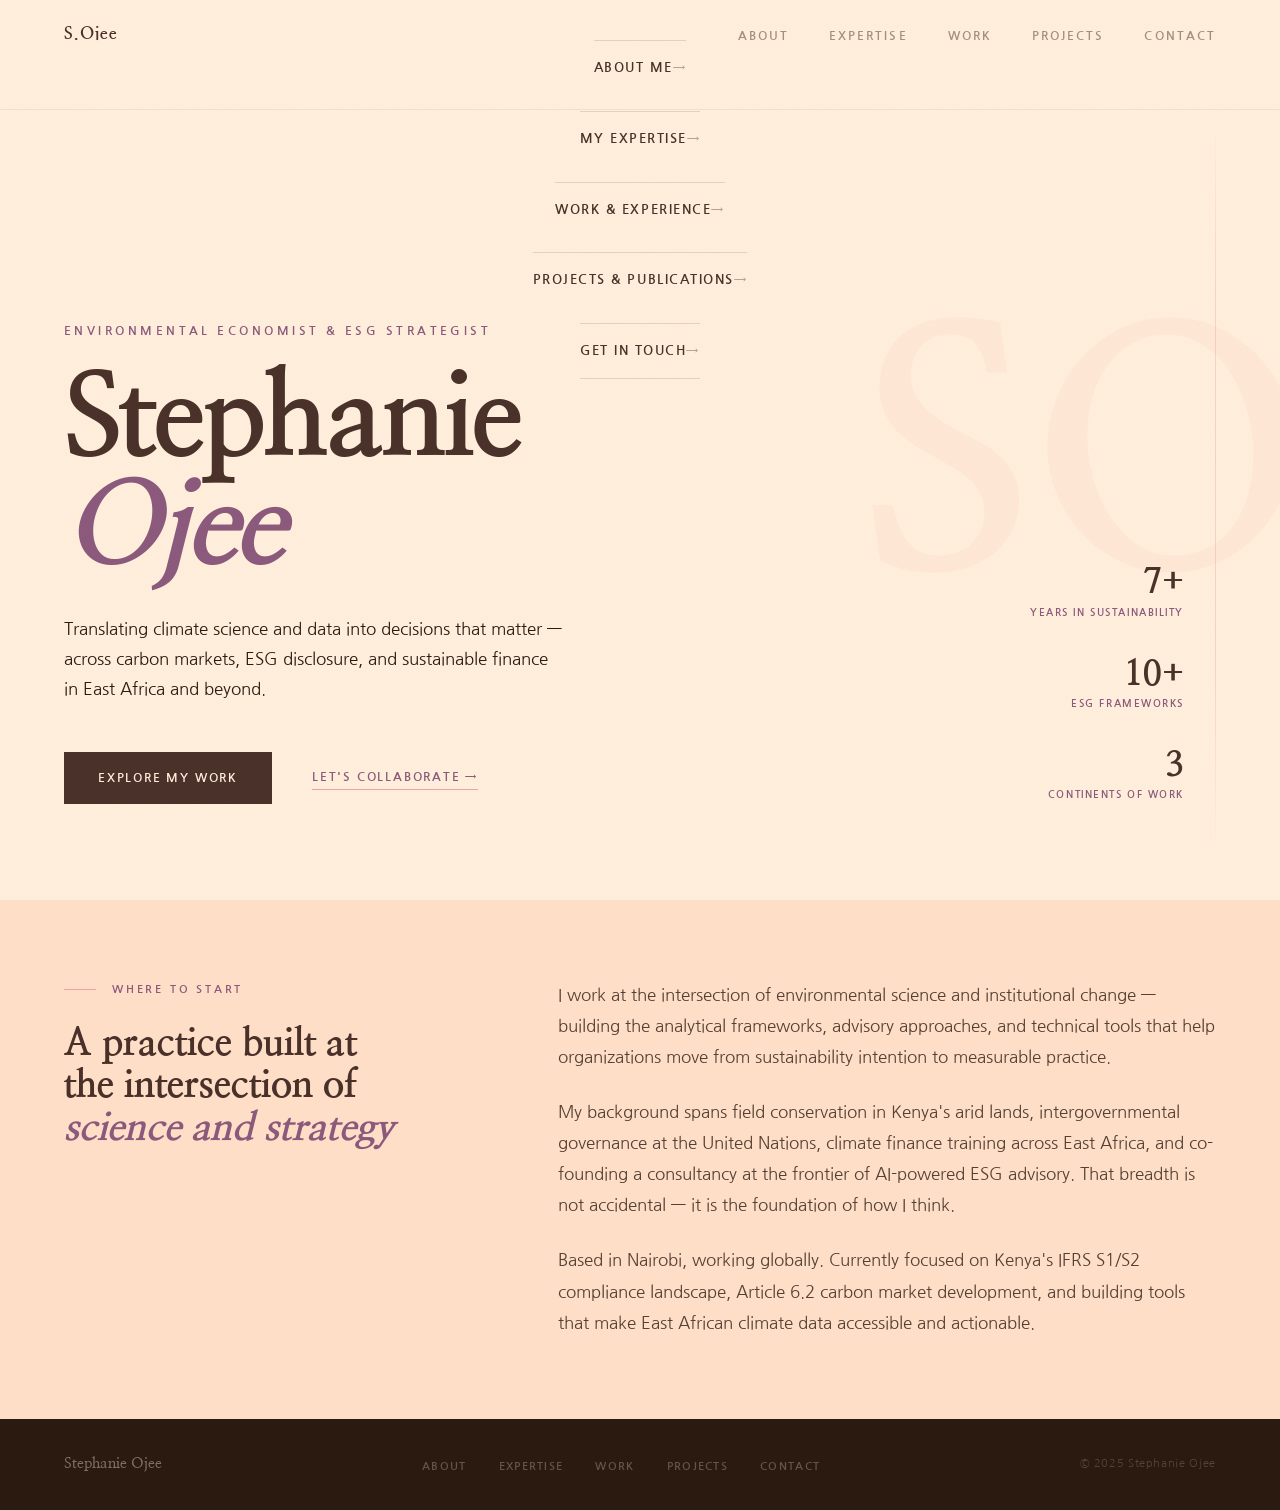
==== commit 9ec13e8f: "Add files via upload" ====
--- a/index.html
+++ b/index.html
@@ -1,233 +1,725 @@
 <!DOCTYPE html>
 <html lang="en">
 <head>
-  <meta charset="UTF-8" />
+  <meta charset="UTF-8"/>
   <meta name="viewport" content="width=device-width, initial-scale=1.0"/>
   <title>Stephanie Ojee</title>
-  <link rel="preconnect" href="https://fonts.googleapis.com">
-  <link rel="preconnect" href="https://fonts.gstatic.com" crossorigin>
-  <link href="https://fonts.googleapis.com/css2?family=Nanum+Myeongjo:wght@400;700;800&family=Nanum+Gothic:wght@400;700;800&display=swap" rel="stylesheet">
-
   <style>
-    /* ─── TOKENS ─────────────────────────────── */
-    :root {
-      --cream:   #ffeedb;
-      --peach:   #ffdec7;
-      --rose:    #efa3a0;
-      --plum:    #8b597b;
-      --earth:   #493129;
-      --ink:     #2a1a10;
-
-      --font-serif: 'Nanum Myeongjo', Georgia, serif;
-      --font-sans:  'Nanum Gothic', sans-serif;
-    }
-
-    /* ─── RESET ──────────────────────────────── */
-    *, *::before, *::after { box-sizing: border-box; margin: 0; padding: 0; }
-    html { scroll-behavior: smooth; }
-
-    body {
-      background: var(--cream);
-      color: var(--earth);
-      font-family: var(--font-sans);
-      font-size: 16px;
-      line-height: 1.7;
-      overflow-x: hidden;
-    }
-
-    img { display: block; max-width: 100%; }
-    a { color: inherit; text-decoration: none; }
-
-    /* ─── NOISE TEXTURE OVERLAY ──────────────── */
-    body::before {
-      content: '';
-      position: fixed;
-      inset: 0;
-      pointer-events: none;
-      z-index: 1000;
-      opacity: 0.025;
-      background-image: url("data:image/svg+xml,%3Csvg viewBox='0 0 256 256' xmlns='http://www.w3.org/2000/svg'%3E%3Cfilter id='noise'%3E%3CfeTurbulence type='fractalNoise' baseFrequency='0.9' numOctaves='4' stitchTiles='stitch'/%3E%3C/filter%3E%3Crect width='100%25' height='100%25' filter='url(%23noise)'/%3E%3C/svg%3E");
-      background-size: 200px 200px;
-    }
-
-    /* ─── SCROLLBAR ──────────────────────────── */
-    ::-webkit-scrollbar { width: 6px; }
-    ::-webkit-scrollbar-track { background: var(--cream); }
-    ::-webkit-scrollbar-thumb { background: var(--plum); border-radius: 3px; }
-
-    /* ─── NAV ────────────────────────────────── */
-    nav {
-      position: fixed;
-      top: 0; left: 0; right: 0;
-      z-index: 100;
-      display: flex;
-      justify-content: space-between;
-      align-items: center;
-      padding: 1.4rem 4rem;
-      background: rgba(255, 238, 219, 0.88);
-      backdrop-filter: blur(12px);
-      border-bottom: 1px solid rgba(73, 49, 41, 0.1);
-    }
-
-    .nav-logo {
-      font-family: var(--font-serif);
-      font-size: 1.1rem;
-      font-weight: 800;
-      letter-spacing: 0.05em;
-      color: var(--earth);
-    }
-
-    .nav-links {
-      display: flex;
-      gap: 2.5rem;
-      list-style: none;
-    }
-
-    .nav-links a {
-      font-family: var(--font-sans);
-      font-size: 0.78rem;
-      font-weight: 700;
-      letter-spacing: 0.15em;
-      text-transform: uppercase;
-      color: var(--earth);
-      opacity: 0.65;
-      transition: opacity 0.2s;
-      position: relative;
-    }
-
-    .nav-links a::after {
-      content: '';
-      position: absolute;
-      bottom: -3px;
-      left: 0;
-      width: 0;
-      height: 1.5px;
-      background: var(--plum);
-      transition: width 0.3s ease;
-    }
-
-    .nav-links a:hover { opacity: 1; }
-    .nav-links a:hover::after { width: 100%; }
-
-    /* ─── SECTION SCAFFOLDING ────────────────── */
-    section { padding: 8rem 4rem; }
-
-    .section-label {
-      font-family: var(--font-sans);
-      font-size: 0.72rem;
-      font-weight: 700;
-      letter-spacing: 0.25em;
-      text-transform: uppercase;
-      color: var(--plum);
-      margin-bottom: 1.5rem;
-      display: flex;
-      align-items: center;
-      gap: 1rem;
-    }
-
-    .section-label::before {
-      content: '';
-      display: block;
-      width: 2.5rem;
-      height: 1px;
-      background: var(--rose);
-    }
-
-    /* ─── HERO ───────────────────────────────── */
+/* ── SHARED ── */
+/* ═══════════════════════════════════════════════
+   STEPHANIE OJEE — Shared Stylesheet
+   ═══════════════════════════════════════════════ */
+
+@import url('https://fonts.googleapis.com/css2?family=Nanum+Myeongjo:wght@400;700;800&family=Nanum+Gothic:wght@400;700;800&display=swap');
+
+:root {
+  --cream:  #ffeedb;
+  --peach:  #ffdec7;
+  --rose:   #efa3a0;
+  --plum:   #8b597b;
+  --earth:  #493129;
+  --ink:    #2a1a10;
+  --font-serif: 'Nanum Myeongjo', Georgia, serif;
+  --font-sans:  'Nanum Gothic', sans-serif;
+  --nav-h: 70px;
+  --max-w: 1160px;
+  --gutter: 4rem;
+}
+
+*, *::before, *::after { box-sizing: border-box; margin: 0; padding: 0; }
+html { scroll-behavior: smooth; }
+
+body {
+  background: var(--cream);
+  color: var(--earth);
+  font-family: var(--font-sans);
+  font-size: 16px;
+  line-height: 1.7;
+  overflow-x: hidden;
+  padding-top: var(--nav-h);
+}
+
+img { display: block; max-width: 100%; }
+a { color: inherit; text-decoration: none; }
+
+::-webkit-scrollbar { width: 5px; }
+::-webkit-scrollbar-track { background: var(--cream); }
+::-webkit-scrollbar-thumb { background: var(--plum); border-radius: 3px; }
+
+body::before {
+  content: '';
+  position: fixed; inset: 0;
+  pointer-events: none; z-index: 9999;
+  opacity: 0.02;
+  background-image: url("data:image/svg+xml,%3Csvg viewBox='0 0 256 256' xmlns='http://www.w3.org/2000/svg'%3E%3Cfilter id='n'%3E%3CfeTurbulence type='fractalNoise' baseFrequency='0.9' numOctaves='4' stitchTiles='stitch'/%3E%3C/filter%3E%3Crect width='100%25' height='100%25' filter='url(%23n)'/%3E%3C/svg%3E");
+  background-size: 200px 200px;
+}
+
+/* ─── NAV ──────────────────────────── */
+nav {
+  position: fixed;
+  top: 0; left: 0; right: 0;
+  height: var(--nav-h);
+  z-index: 100;
+  display: flex;
+  justify-content: space-between;
+  align-items: center;
+  padding: 0 var(--gutter);
+  background: rgba(255,238,219,0.93);
+  backdrop-filter: blur(14px);
+  border-bottom: 1px solid rgba(73,49,41,0.08);
+}
+
+.nav-logo {
+  font-family: var(--font-serif);
+  font-size: 1.05rem;
+  font-weight: 800;
+  letter-spacing: 0.05em;
+  color: var(--earth);
+}
+
+.nav-links {
+  display: flex;
+  gap: 2.5rem;
+  list-style: none;
+}
+
+.nav-links a {
+  font-family: var(--font-sans);
+  font-size: 0.72rem;
+  font-weight: 700;
+  letter-spacing: 0.18em;
+  text-transform: uppercase;
+  color: var(--earth);
+  opacity: 0.5;
+  transition: opacity 0.2s;
+  position: relative;
+  padding-bottom: 3px;
+}
+
+.nav-links a::after {
+  content: '';
+  position: absolute;
+  bottom: 0; left: 0;
+  width: 0; height: 1.5px;
+  background: var(--plum);
+  transition: width 0.3s ease;
+}
+
+.nav-links a:hover { opacity: 1; }
+.nav-links a:hover::after { width: 100%; }
+.nav-links a.active { opacity: 1; }
+.nav-links a.active::after { width: 100%; }
+
+.nav-toggle {
+  display: none;
+  flex-direction: column;
+  gap: 5px;
+  cursor: pointer;
+  background: none;
+  border: none;
+  padding: 4px;
+}
+.nav-toggle span { display: block; width: 22px; height: 2px; background: var(--earth); }
+
+/* ─── PAGE HERO ─────────────────────── */
+.page-hero {
+  background: var(--earth);
+  padding: 5rem var(--gutter) 4.5rem;
+  position: relative;
+  overflow: hidden;
+}
+
+.page-hero-bg {
+  position: absolute;
+  right: -1rem; bottom: -3rem;
+  font-family: var(--font-serif);
+  font-size: clamp(10rem, 20vw, 22rem);
+  font-weight: 800;
+  color: rgba(255,238,219,0.035);
+  line-height: 1;
+  user-select: none;
+  pointer-events: none;
+  white-space: nowrap;
+}
+
+.page-label {
+  font-family: var(--font-sans);
+  font-size: 0.7rem;
+  font-weight: 700;
+  letter-spacing: 0.28em;
+  text-transform: uppercase;
+  color: var(--rose);
+  display: flex;
+  align-items: center;
+  gap: 1rem;
+  margin-bottom: 1.5rem;
+}
+
+.page-label::before {
+  content: '';
+  display: block;
+  width: 2rem; height: 1px;
+  background: var(--plum);
+}
+
+.page-title {
+  font-family: var(--font-serif);
+  font-size: clamp(2.8rem, 6vw, 5.5rem);
+  font-weight: 800;
+  line-height: 0.95;
+  color: var(--cream);
+  letter-spacing: -0.02em;
+}
+
+.page-title em { font-style: italic; color: var(--rose); }
+
+.page-subtitle {
+  max-width: 540px;
+  margin-top: 1.8rem;
+  font-size: 1rem;
+  line-height: 1.8;
+  color: rgba(255,238,219,0.55);
+}
+
+/* ─── SECTION LABEL ─────────────────── */
+.section-label {
+  font-family: var(--font-sans);
+  font-size: 0.7rem;
+  font-weight: 700;
+  letter-spacing: 0.25em;
+  text-transform: uppercase;
+  color: var(--plum);
+  display: flex;
+  align-items: center;
+  gap: 1rem;
+  margin-bottom: 1.5rem;
+}
+
+.section-label::before {
+  content: '';
+  display: block;
+  width: 2rem; height: 1px;
+  background: var(--rose);
+}
+
+.section-label.light { color: var(--rose); }
+.section-label.light::before { background: var(--plum); }
+
+/* ─── BUTTONS ───────────────────────── */
+.btn-primary {
+  display: inline-block;
+  background: var(--earth);
+  color: var(--cream);
+  font-family: var(--font-sans);
+  font-size: 0.75rem;
+  font-weight: 700;
+  letter-spacing: 0.15em;
+  text-transform: uppercase;
+  padding: 0.85rem 2rem;
+  border: 2px solid var(--earth);
+  transition: background 0.25s, color 0.25s;
+}
+.btn-primary:hover { background: transparent; color: var(--earth); }
+
+.link-arrow {
+  display: inline-flex;
+  align-items: center;
+  gap: 0.4rem;
+  font-size: 0.75rem;
+  font-weight: 700;
+  letter-spacing: 0.1em;
+  text-transform: uppercase;
+  color: var(--rose);
+  transition: gap 0.2s, color 0.2s;
+}
+.link-arrow:hover { gap: 0.7rem; color: var(--cream); }
+
+/* ─── TAGS ──────────────────────────── */
+.tag {
+  display: inline-block;
+  font-size: 0.63rem;
+  font-weight: 700;
+  letter-spacing: 0.1em;
+  text-transform: uppercase;
+  padding: 0.22rem 0.65rem;
+  border-radius: 2px;
+}
+.tag-dark  { background: rgba(73,49,41,0.1);  color: var(--earth); }
+.tag-plum  { background: var(--plum);          color: var(--cream); }
+.tag-rose  { background: var(--rose);          color: var(--earth); }
+.tag-light { background: rgba(255,238,219,0.12); color: var(--peach); }
+.tag-peach { background: var(--peach);         color: var(--earth); }
+
+/* ─── FOOTER ────────────────────────── */
+footer {
+  background: var(--ink);
+  padding: 2rem var(--gutter);
+  display: flex;
+  justify-content: space-between;
+  align-items: center;
+  flex-wrap: wrap;
+  gap: 1rem;
+}
+.footer-name {
+  font-family: var(--font-serif);
+  font-size: 0.95rem;
+  font-weight: 700;
+  color: rgba(255,238,219,0.4);
+}
+.footer-nav {
+  display: flex;
+  gap: 2rem;
+  list-style: none;
+}
+.footer-nav a {
+  font-size: 0.68rem;
+  font-weight: 700;
+  letter-spacing: 0.12em;
+  text-transform: uppercase;
+  color: rgba(255,238,219,0.28);
+  transition: color 0.2s;
+}
+.footer-nav a:hover { color: var(--rose); }
+.footer-copy {
+  font-size: 0.68rem;
+  color: rgba(255,238,219,0.2);
+  letter-spacing: 0.06em;
+}
+
+/* ─── RESPONSIVE ────────────────────── */
+@media (max-width: 900px)  { :root { --gutter: 2.5rem; } }
+@media (max-width: 768px) {
+  :root { --gutter: 1.5rem; }
+  .nav-links {
+    display: none;
+    flex-direction: column;
+    gap: 1.5rem;
+    position: absolute;
+    top: var(--nav-h); left: 0; right: 0;
+    background: var(--cream);
+    padding: 2rem var(--gutter);
+    border-top: 1px solid rgba(73,49,41,0.1);
+    box-shadow: 0 8px 24px rgba(73,49,41,0.1);
+  }
+  .nav-links.open { display: flex; }
+  .nav-toggle { display: flex; }
+  .footer-nav { display: none; }
+  footer { justify-content: center; text-align: center; }
+}
+
+/* ── PAGE ── */
+
+/* ── SHARED ── */
+/* ═══════════════════════════════════════════════
+   STEPHANIE OJEE — Shared Stylesheet
+   ═══════════════════════════════════════════════ */
+
+@import url('https://fonts.googleapis.com/css2?family=Nanum+Myeongjo:wght@400;700;800&family=Nanum+Gothic:wght@400;700;800&display=swap');
+
+:root {
+  --cream:  #ffeedb;
+  --peach:  #ffdec7;
+  --rose:   #efa3a0;
+  --plum:   #8b597b;
+  --earth:  #493129;
+  --ink:    #2a1a10;
+  --font-serif: 'Nanum Myeongjo', Georgia, serif;
+  --font-sans:  'Nanum Gothic', sans-serif;
+  --nav-h: 70px;
+  --max-w: 1160px;
+  --gutter: 4rem;
+}
+
+*, *::before, *::after { box-sizing: border-box; margin: 0; padding: 0; }
+html { scroll-behavior: smooth; }
+
+body {
+  background: var(--cream);
+  color: var(--earth);
+  font-family: var(--font-sans);
+  font-size: 16px;
+  line-height: 1.7;
+  overflow-x: hidden;
+  padding-top: var(--nav-h);
+}
+
+img { display: block; max-width: 100%; }
+a { color: inherit; text-decoration: none; }
+
+::-webkit-scrollbar { width: 5px; }
+::-webkit-scrollbar-track { background: var(--cream); }
+::-webkit-scrollbar-thumb { background: var(--plum); border-radius: 3px; }
+
+body::before {
+  content: '';
+  position: fixed; inset: 0;
+  pointer-events: none; z-index: 9999;
+  opacity: 0.02;
+  background-image: url("data:image/svg+xml,%3Csvg viewBox='0 0 256 256' xmlns='http://www.w3.org/2000/svg'%3E%3Cfilter id='n'%3E%3CfeTurbulence type='fractalNoise' baseFrequency='0.9' numOctaves='4' stitchTiles='stitch'/%3E%3C/filter%3E%3Crect width='100%25' height='100%25' filter='url(%23n)'/%3E%3C/svg%3E");
+  background-size: 200px 200px;
+}
+
+/* ─── NAV ──────────────────────────── */
+nav {
+  position: fixed;
+  top: 0; left: 0; right: 0;
+  height: var(--nav-h);
+  z-index: 100;
+  display: flex;
+  justify-content: space-between;
+  align-items: center;
+  padding: 0 var(--gutter);
+  background: rgba(255,238,219,0.93);
+  backdrop-filter: blur(14px);
+  border-bottom: 1px solid rgba(73,49,41,0.08);
+}
+
+.nav-logo {
+  font-family: var(--font-serif);
+  font-size: 1.05rem;
+  font-weight: 800;
+  letter-spacing: 0.05em;
+  color: var(--earth);
+}
+
+.nav-links {
+  display: flex;
+  gap: 2.5rem;
+  list-style: none;
+}
+
+.nav-links a {
+  font-family: var(--font-sans);
+  font-size: 0.72rem;
+  font-weight: 700;
+  letter-spacing: 0.18em;
+  text-transform: uppercase;
+  color: var(--earth);
+  opacity: 0.5;
+  transition: opacity 0.2s;
+  position: relative;
+  padding-bottom: 3px;
+}
+
+.nav-links a::after {
+  content: '';
+  position: absolute;
+  bottom: 0; left: 0;
+  width: 0; height: 1.5px;
+  background: var(--plum);
+  transition: width 0.3s ease;
+}
+
+.nav-links a:hover { opacity: 1; }
+.nav-links a:hover::after { width: 100%; }
+.nav-links a.active { opacity: 1; }
+.nav-links a.active::after { width: 100%; }
+
+.nav-toggle {
+  display: none;
+  flex-direction: column;
+  gap: 5px;
+  cursor: pointer;
+  background: none;
+  border: none;
+  padding: 4px;
+}
+.nav-toggle span { display: block; width: 22px; height: 2px; background: var(--earth); }
+
+/* ─── PAGE HERO ─────────────────────── */
+.page-hero {
+  background: var(--earth);
+  padding: 5rem var(--gutter) 4.5rem;
+  position: relative;
+  overflow: hidden;
+}
+
+.page-hero-bg {
+  position: absolute;
+  right: -1rem; bottom: -3rem;
+  font-family: var(--font-serif);
+  font-size: clamp(10rem, 20vw, 22rem);
+  font-weight: 800;
+  color: rgba(255,238,219,0.035);
+  line-height: 1;
+  user-select: none;
+  pointer-events: none;
+  white-space: nowrap;
+}
+
+.page-label {
+  font-family: var(--font-sans);
+  font-size: 0.7rem;
+  font-weight: 700;
+  letter-spacing: 0.28em;
+  text-transform: uppercase;
+  color: var(--rose);
+  display: flex;
+  align-items: center;
+  gap: 1rem;
+  margin-bottom: 1.5rem;
+}
+
+.page-label::before {
+  content: '';
+  display: block;
+  width: 2rem; height: 1px;
+  background: var(--plum);
+}
+
+.page-title {
+  font-family: var(--font-serif);
+  font-size: clamp(2.8rem, 6vw, 5.5rem);
+  font-weight: 800;
+  line-height: 0.95;
+  color: var(--cream);
+  letter-spacing: -0.02em;
+}
+
+.page-title em { font-style: italic; color: var(--rose); }
+
+.page-subtitle {
+  max-width: 540px;
+  margin-top: 1.8rem;
+  font-size: 1rem;
+  line-height: 1.8;
+  color: rgba(255,238,219,0.55);
+}
+
+/* ─── SECTION LABEL ─────────────────── */
+.section-label {
+  font-family: var(--font-sans);
+  font-size: 0.7rem;
+  font-weight: 700;
+  letter-spacing: 0.25em;
+  text-transform: uppercase;
+  color: var(--plum);
+  display: flex;
+  align-items: center;
+  gap: 1rem;
+  margin-bottom: 1.5rem;
+}
+
+.section-label::before {
+  content: '';
+  display: block;
+  width: 2rem; height: 1px;
+  background: var(--rose);
+}
+
+.section-label.light { color: var(--rose); }
+.section-label.light::before { background: var(--plum); }
+
+/* ─── BUTTONS ───────────────────────── */
+.btn-primary {
+  display: inline-block;
+  background: var(--earth);
+  color: var(--cream);
+  font-family: var(--font-sans);
+  font-size: 0.75rem;
+  font-weight: 700;
+  letter-spacing: 0.15em;
+  text-transform: uppercase;
+  padding: 0.85rem 2rem;
+  border: 2px solid var(--earth);
+  transition: background 0.25s, color 0.25s;
+}
+.btn-primary:hover { background: transparent; color: var(--earth); }
+
+.link-arrow {
+  display: inline-flex;
+  align-items: center;
+  gap: 0.4rem;
+  font-size: 0.75rem;
+  font-weight: 700;
+  letter-spacing: 0.1em;
+  text-transform: uppercase;
+  color: var(--rose);
+  transition: gap 0.2s, color 0.2s;
+}
+.link-arrow:hover { gap: 0.7rem; color: var(--cream); }
+
+/* ─── TAGS ──────────────────────────── */
+.tag {
+  display: inline-block;
+  font-size: 0.63rem;
+  font-weight: 700;
+  letter-spacing: 0.1em;
+  text-transform: uppercase;
+  padding: 0.22rem 0.65rem;
+  border-radius: 2px;
+}
+.tag-dark  { background: rgba(73,49,41,0.1);  color: var(--earth); }
+.tag-plum  { background: var(--plum);          color: var(--cream); }
+.tag-rose  { background: var(--rose);          color: var(--earth); }
+.tag-light { background: rgba(255,238,219,0.12); color: var(--peach); }
+.tag-peach { background: var(--peach);         color: var(--earth); }
+
+/* ─── FOOTER ────────────────────────── */
+footer {
+  background: var(--ink);
+  padding: 2rem var(--gutter);
+  display: flex;
+  justify-content: space-between;
+  align-items: center;
+  flex-wrap: wrap;
+  gap: 1rem;
+}
+.footer-name {
+  font-family: var(--font-serif);
+  font-size: 0.95rem;
+  font-weight: 700;
+  color: rgba(255,238,219,0.4);
+}
+.footer-nav {
+  display: flex;
+  gap: 2rem;
+  list-style: none;
+}
+.footer-nav a {
+  font-size: 0.68rem;
+  font-weight: 700;
+  letter-spacing: 0.12em;
+  text-transform: uppercase;
+  color: rgba(255,238,219,0.28);
+  transition: color 0.2s;
+}
+.footer-nav a:hover { color: var(--rose); }
+.footer-copy {
+  font-size: 0.68rem;
+  color: rgba(255,238,219,0.2);
+  letter-spacing: 0.06em;
+}
+
+/* ─── RESPONSIVE ────────────────────── */
+@media (max-width: 900px)  { :root { --gutter: 2.5rem; } }
+@media (max-width: 768px) {
+  :root { --gutter: 1.5rem; }
+  .nav-links {
+    display: none;
+    flex-direction: column;
+    gap: 1.5rem;
+    position: absolute;
+    top: var(--nav-h); left: 0; right: 0;
+    background: var(--cream);
+    padding: 2rem var(--gutter);
+    border-top: 1px solid rgba(73,49,41,0.1);
+    box-shadow: 0 8px 24px rgba(73,49,41,0.1);
+  }
+  .nav-links.open { display: flex; }
+  .nav-toggle { display: flex; }
+  .footer-nav { display: none; }
+  footer { justify-content: center; text-align: center; }
+}
+
+/* ── PAGE ── */
+
+    /* ─── HERO ──────────────────────────────────── */
     #home {
-      min-height: 100vh;
+      min-height: calc(100vh - var(--nav-h));
       display: flex;
       flex-direction: column;
       justify-content: flex-end;
-      padding: 0 4rem 6rem;
+      padding: 0 var(--gutter) 6rem;
       position: relative;
       overflow: hidden;
     }
 
-    .hero-bg-text {
+    .hero-bg {
       position: absolute;
-      top: 50%;
-      right: -2rem;
-      transform: translateY(-50%);
+      top: 50%; right: -2rem;
+      transform: translateY(-55%);
       font-family: var(--font-serif);
-      font-size: clamp(12rem, 22vw, 26rem);
+      font-size: clamp(14rem, 26vw, 30rem);
       font-weight: 800;
-      color: rgba(239, 163, 160, 0.12);
+      color: rgba(239,163,160,0.1);
       line-height: 1;
       user-select: none;
       pointer-events: none;
       white-space: nowrap;
     }
 
-    .hero-tag {
+    .hero-rule {
+      position: absolute;
+      right: var(--gutter);
+      top: 3rem; bottom: 3rem;
+      width: 1px;
+      background: linear-gradient(to bottom, transparent, var(--rose) 25%, var(--rose) 75%, transparent);
+      opacity: 0.4;
+    }
+
+    .hero-stats {
+      position: absolute;
+      right: calc(var(--gutter) + 2rem);
+      bottom: 6rem;
+      display: flex;
+      flex-direction: column;
+      gap: 2.2rem;
+      text-align: right;
+    }
+
+    .stat-num {
+      font-family: var(--font-serif);
+      font-size: 2.2rem;
+      font-weight: 800;
+      line-height: 1;
+      color: var(--earth);
+    }
+
+    .stat-label {
+      font-size: 0.65rem;
+      font-weight: 700;
+      letter-spacing: 0.15em;
+      text-transform: uppercase;
+      color: var(--plum);
+      margin-top: 0.2rem;
+    }
+
+    .hero-eyebrow {
       font-family: var(--font-sans);
-      font-size: 0.75rem;
+      font-size: 0.72rem;
       font-weight: 700;
       letter-spacing: 0.3em;
       text-transform: uppercase;
       color: var(--plum);
-      margin-bottom: 1.8rem;
-      opacity: 0;
-      animation: fadeUp 0.8s ease 0.2s forwards;
+      margin-bottom: 1.6rem;
+      animation: fadeUp 0.8s ease 0.1s both;
     }
 
     .hero-name {
       font-family: var(--font-serif);
-      font-size: clamp(3.5rem, 8vw, 8rem);
+      font-size: clamp(3.5rem, 9vw, 9rem);
       font-weight: 800;
-      line-height: 0.95;
+      line-height: 0.93;
       color: var(--earth);
-      letter-spacing: -0.02em;
-      opacity: 0;
-      animation: fadeUp 0.9s ease 0.4s forwards;
-    }
-
-    .hero-name em {
-      font-style: italic;
-      color: var(--plum);
-    }
-
-    .hero-description {
-      max-width: 560px;
+      letter-spacing: -0.025em;
+      animation: fadeUp 0.9s ease 0.3s both;
+    }
+
+    .hero-name em { font-style: italic; color: var(--plum); }
+
+    .hero-desc {
+      max-width: 500px;
       margin-top: 2rem;
-      font-size: 1.1rem;
-      line-height: 1.75;
+      font-size: 1.05rem;
+      line-height: 1.8;
       color: var(--ink);
-      opacity: 0;
-      animation: fadeUp 0.9s ease 0.65s forwards;
-    }
-
-    .hero-cta-row {
+      opacity: 0.75;
+      animation: fadeUp 0.9s ease 0.5s both;
+    }
+
+    .hero-actions {
       display: flex;
       align-items: center;
       gap: 2.5rem;
       margin-top: 3rem;
-      opacity: 0;
-      animation: fadeUp 0.9s ease 0.85s forwards;
-    }
-
-    .btn-primary {
-      display: inline-block;
-      background: var(--earth);
-      color: var(--cream);
+      animation: fadeUp 0.9s ease 0.7s both;
+    }
+
+    .hero-ghost {
       font-family: var(--font-sans);
-      font-size: 0.78rem;
-      font-weight: 700;
-      letter-spacing: 0.15em;
-      text-transform: uppercase;
-      padding: 0.9rem 2.2rem;
-      border: 2px solid var(--earth);
-      transition: background 0.25s, color 0.25s;
-    }
-
-    .btn-primary:hover {
-      background: transparent;
-      color: var(--earth);
-    }
-
-    .btn-ghost {
-      font-family: var(--font-sans);
-      font-size: 0.78rem;
+      font-size: 0.75rem;
       font-weight: 700;
       letter-spacing: 0.15em;
       text-transform: uppercase;
@@ -236,836 +728,142 @@
       padding-bottom: 2px;
       transition: color 0.2s, border-color 0.2s;
     }
-
-    .btn-ghost:hover { color: var(--earth); border-color: var(--earth); }
-
-    .hero-stats {
-      position: absolute;
-      right: 4rem;
-      bottom: 6rem;
-      display: flex;
-      flex-direction: column;
-      gap: 2rem;
-      opacity: 0;
-      animation: fadeIn 1s ease 1.2s forwards;
-    }
-
-    .stat-item { text-align: right; }
-
-    .stat-num {
-      font-family: var(--font-serif);
-      font-size: 2.4rem;
-      font-weight: 800;
-      line-height: 1;
-      color: var(--earth);
-    }
-
-    .stat-label {
-      font-family: var(--font-sans);
-      font-size: 0.68rem;
-      letter-spacing: 0.15em;
-      text-transform: uppercase;
-      color: var(--plum);
-      margin-top: 0.2rem;
-    }
-
-    .hero-divider {
-      position: absolute;
-      right: 4rem;
-      top: 2rem;
-      bottom: 2rem;
-      width: 1px;
-      background: linear-gradient(to bottom, transparent, var(--rose) 30%, var(--rose) 70%, transparent);
-      opacity: 0;
-      animation: fadeIn 1s ease 1s forwards;
-    }
-
-    /* ─── ABOUT ──────────────────────────────── */
-    #about {
-      background: var(--earth);
-      color: var(--cream);
-      position: relative;
-      overflow: hidden;
-    }
-
-    #about .section-label { color: var(--rose); }
-    #about .section-label::before { background: var(--plum); }
-
-    .about-grid {
+    .hero-ghost:hover { color: var(--earth); border-color: var(--earth); }
+
+    /* ─── INTRO STRIP ────────────────────────────── */
+    .intro-strip {
+      background: var(--peach);
+      padding: 5rem var(--gutter);
+    }
+
+    .intro-grid {
       display: grid;
-      grid-template-columns: 1fr 1.6fr;
+      grid-template-columns: 1fr 1.8fr;
       gap: 8rem;
       align-items: start;
-      max-width: 1200px;
-    }
-
-    .about-headline {
+      max-width: var(--max-w);
+    }
+
+    .intro-headline {
       font-family: var(--font-serif);
-      font-size: clamp(2.2rem, 4vw, 3.8rem);
-      font-weight: 800;
-      line-height: 1.1;
-      color: var(--cream);
-    }
-
-    .about-headline em {
-      font-style: italic;
-      color: var(--rose);
-    }
-
-    .about-side-tag {
-      margin-top: 3rem;
-      font-size: 0.72rem;
-      font-weight: 700;
-      letter-spacing: 0.2em;
-      text-transform: uppercase;
-      color: var(--plum);
-    }
-
-    .about-side-list {
-      margin-top: 1rem;
-      list-style: none;
-      display: flex;
-      flex-direction: column;
-      gap: 0.6rem;
-    }
-
-    .about-side-list li {
-      font-family: var(--font-sans);
-      font-size: 0.9rem;
-      color: var(--peach);
-      padding-left: 1rem;
-      border-left: 2px solid var(--plum);
-    }
-
-    .about-body p {
-      font-family: var(--font-sans);
-      font-size: 1.08rem;
-      line-height: 1.85;
-      color: rgba(255,238,219,0.85);
-      margin-bottom: 1.8rem;
-    }
-
-    .about-body p:last-child { margin-bottom: 0; }
-
-    .about-deco {
-      position: absolute;
-      bottom: -6rem;
-      right: -4rem;
-      font-family: var(--font-serif);
-      font-size: 30vw;
-      font-weight: 800;
-      color: rgba(255,238,219,0.03);
-      line-height: 1;
-      user-select: none;
-      pointer-events: none;
-    }
-
-    /* ─── EXPERTISE ──────────────────────────── */
-    #expertise {
-      background: var(--peach);
-      position: relative;
-    }
-
-    .expertise-header {
-      display: grid;
-      grid-template-columns: 1fr 1fr;
-      gap: 4rem;
-      align-items: end;
-      margin-bottom: 5rem;
-      max-width: 1200px;
-    }
-
-    .expertise-headline {
-      font-family: var(--font-serif);
-      font-size: clamp(2rem, 3.5vw, 3.2rem);
+      font-size: clamp(1.8rem, 3vw, 2.8rem);
       font-weight: 800;
       line-height: 1.1;
       color: var(--earth);
     }
-
-    .expertise-intro {
-      font-size: 1rem;
-      line-height: 1.8;
-      color: var(--ink);
-      opacity: 0.75;
-    }
-
-    .expertise-grid {
-      display: grid;
-      grid-template-columns: repeat(4, 1fr);
-      gap: 1.5px;
-      background: rgba(73,49,41,0.15);
-      max-width: 1200px;
-    }
-
-    .expertise-card {
-      background: var(--peach);
-      padding: 2.5rem 2rem;
-      transition: background 0.3s;
-      position: relative;
-      overflow: hidden;
-    }
-
-    .expertise-card::before {
-      content: '';
-      position: absolute;
-      top: 0; left: 0;
-      width: 100%;
-      height: 3px;
-      background: var(--rose);
-      transform: scaleX(0);
-      transform-origin: left;
-      transition: transform 0.4s ease;
-    }
-
-    .expertise-card:hover { background: var(--cream); }
-    .expertise-card:hover::before { transform: scaleX(1); }
-
-    .card-icon {
-      font-size: 1.6rem;
-      margin-bottom: 1.2rem;
-    }
-
-    .card-title {
-      font-family: var(--font-serif);
-      font-size: 1.2rem;
-      font-weight: 700;
-      color: var(--earth);
-      margin-bottom: 0.8rem;
-    }
-
-    .card-desc {
-      font-size: 0.88rem;
-      line-height: 1.7;
-      color: var(--ink);
-      opacity: 0.7;
-    }
-
-    /* ─── EXPERIENCE ─────────────────────────── */
-    #experience {
-      background: var(--cream);
-      position: relative;
-    }
-
-    .exp-header {
-      display: flex;
-      justify-content: space-between;
-      align-items: flex-start;
-      margin-bottom: 5rem;
-      max-width: 1200px;
-    }
-
-    .exp-headline {
-      font-family: var(--font-serif);
-      font-size: clamp(2rem, 3.5vw, 3.2rem);
-      font-weight: 800;
-      line-height: 1.1;
-      color: var(--earth);
-      max-width: 400px;
-    }
-
-    .exp-intro {
-      max-width: 440px;
-      font-size: 0.98rem;
-      line-height: 1.8;
-      color: var(--ink);
-      opacity: 0.7;
-      padding-top: 0.5rem;
-    }
-
-    .exp-list {
+    .intro-headline em { font-style: italic; color: var(--plum); }
+
+    .intro-links {
       display: flex;
       flex-direction: column;
-      gap: 0;
-      max-width: 1200px;
-    }
-
-    .exp-item {
-      display: grid;
-      grid-template-columns: 200px 1fr;
-      gap: 4rem;
-      padding: 3rem 0;
-      border-top: 1px solid rgba(73,49,41,0.12);
-      position: relative;
-      transition: background 0.2s;
-    }
-
-    .exp-item:last-child { border-bottom: 1px solid rgba(73,49,41,0.12); }
-
-    .exp-meta {
-      padding-top: 0.3rem;
-    }
-
-    .exp-period {
+      gap: 1rem;
+      margin-top: 2.5rem;
+    }
+
+    .intro-link-row {
+      display: flex;
+      align-items: center;
+      justify-content: space-between;
+      padding: 1rem 0;
+      border-top: 1px solid rgba(73,49,41,0.15);
       font-family: var(--font-sans);
-      font-size: 0.72rem;
-      font-weight: 700;
-      letter-spacing: 0.15em;
-      text-transform: uppercase;
-      color: var(--plum);
-    }
-
-    .exp-org {
-      font-family: var(--font-sans);
-      font-size: 0.85rem;
-      color: var(--earth);
-      opacity: 0.6;
-      margin-top: 0.3rem;
-    }
-
-    .exp-domain-tag {
-      display: inline-block;
-      margin-top: 1rem;
-      font-size: 0.66rem;
+      font-size: 0.8rem;
       font-weight: 700;
       letter-spacing: 0.12em;
       text-transform: uppercase;
-      background: var(--rose);
       color: var(--earth);
-      padding: 0.25rem 0.65rem;
-      border-radius: 2px;
-    }
-
-    .exp-content {}
-
-    .exp-role {
-      font-family: var(--font-serif);
-      font-size: 1.35rem;
-      font-weight: 700;
-      color: var(--earth);
-      margin-bottom: 0.9rem;
-      line-height: 1.2;
-    }
-
-    .exp-points {
-      list-style: none;
-      display: flex;
-      flex-direction: column;
-      gap: 0.5rem;
-    }
-
-    .exp-points li {
-      font-size: 0.9rem;
-      line-height: 1.7;
+      transition: color 0.2s;
+    }
+    .intro-link-row:hover { color: var(--plum); }
+    .intro-link-row:last-child { border-bottom: 1px solid rgba(73,49,41,0.15); }
+    .intro-link-row span { opacity: 0.4; transition: opacity 0.2s, transform 0.2s; }
+    .intro-link-row:hover span { opacity: 1; transform: translateX(4px); }
+
+    .intro-body p {
+      font-size: 1.05rem;
+      line-height: 1.85;
       color: var(--ink);
-      opacity: 0.75;
-      padding-left: 1.2rem;
-      position: relative;
-    }
-
-    .exp-points li::before {
-      content: '—';
-      position: absolute;
-      left: 0;
-      color: var(--rose);
-    }
-
-    /* ─── PROJECTS ───────────────────────────── */
-    #projects {
-      background: var(--plum);
-      color: var(--cream);
-      position: relative;
-      overflow: hidden;
-    }
-
-    #projects .section-label { color: var(--peach); }
-    #projects .section-label::before { background: var(--rose); }
-
-    .projects-header {
-      display: grid;
-      grid-template-columns: 1fr 1fr;
-      gap: 4rem;
-      align-items: end;
-      margin-bottom: 5rem;
-      max-width: 1200px;
-    }
-
-    .projects-headline {
-      font-family: var(--font-serif);
-      font-size: clamp(2rem, 3.5vw, 3.2rem);
-      font-weight: 800;
-      color: var(--cream);
-      line-height: 1.1;
-    }
-
-    .projects-intro {
-      font-size: 1rem;
-      line-height: 1.8;
-      color: rgba(255,238,219,0.65);
-    }
-
-    .projects-grid {
-      display: grid;
-      grid-template-columns: 1.4fr 1fr;
-      gap: 1.5px;
-      background: rgba(255,238,219,0.15);
-      max-width: 1200px;
-    }
-
-    .projects-right-col {
-      display: flex;
-      flex-direction: column;
-      gap: 1.5px;
-    }
-
-    .project-card {
-      background: var(--plum);
-      padding: 2.5rem 2rem;
-      transition: background 0.3s;
-      display: flex;
-      flex-direction: column;
-      gap: 1rem;
-    }
-
-    .project-card:hover { background: #7a4e6c; }
-
-    .project-year {
-      font-size: 0.7rem;
-      font-weight: 700;
-      letter-spacing: 0.2em;
-      text-transform: uppercase;
-      color: var(--rose);
-    }
-
-    .project-title {
-      font-family: var(--font-serif);
-      font-size: 1.1rem;
-      font-weight: 700;
-      color: var(--cream);
-      line-height: 1.3;
-    }
-
-    .project-desc {
-      font-size: 0.87rem;
-      line-height: 1.7;
-      color: rgba(255,238,219,0.65);
-      flex: 1;
-    }
-
-    .project-tags {
-      display: flex;
-      flex-wrap: wrap;
-      gap: 0.4rem;
-      margin-top: 0.5rem;
-    }
-
-    .project-tag {
-      font-size: 0.64rem;
-      font-weight: 700;
-      letter-spacing: 0.1em;
-      text-transform: uppercase;
-      background: rgba(255,238,219,0.12);
-      color: var(--peach);
-      padding: 0.2rem 0.6rem;
-      border-radius: 2px;
-    }
-
-    .project-link {
-      display: inline-flex;
-      align-items: center;
-      gap: 0.4rem;
-      font-size: 0.75rem;
-      font-weight: 700;
-      letter-spacing: 0.1em;
-      text-transform: uppercase;
-      color: var(--rose);
-      transition: color 0.2s, gap 0.2s;
-    }
-
-    .project-link:hover { color: var(--cream); gap: 0.7rem; }
-
-    .project-card.featured {
-      grid-row: span 2;
-      padding: 3rem 2.5rem;
-    }
-
-    .project-card.featured .project-title {
-      font-size: 1.4rem;
-    }
-
-    /* ─── CERTIFICATIONS ─────────────────────── */
-    .certs-strip {
-      background: var(--rose);
-      padding: 3.5rem 4rem;
-      overflow: hidden;
-    }
-
-    .certs-inner {
-      max-width: 1200px;
-      margin: 0 auto;
-    }
-
-    .certs-label {
-      font-family: var(--font-sans);
-      font-size: 0.7rem;
-      font-weight: 700;
-      letter-spacing: 0.25em;
-      text-transform: uppercase;
-      color: var(--earth);
-      opacity: 0.65;
+      opacity: 0.8;
       margin-bottom: 1.5rem;
     }
-
-    .certs-list {
-      display: flex;
-      flex-wrap: wrap;
-      gap: 0.8rem;
-    }
-
-    .cert-pill {
-      font-size: 0.8rem;
-      font-weight: 700;
-      color: var(--earth);
-      background: rgba(73,49,41,0.1);
-      padding: 0.5rem 1.2rem;
-      border-radius: 100px;
-      border: 1px solid rgba(73,49,41,0.2);
-    }
-
-    /* ─── PROJECT ROWS ───────────────────────── */
-    .proj-row {
-      display: grid;
-      grid-template-columns: 220px 1fr;
-      gap: 5rem;
-      padding: 4rem 0;
-      border-top: 1px solid rgba(255,238,219,0.15);
-      max-width: 1200px;
-    }
-
-    .proj-row:last-of-type {
-      border-bottom: 1px solid rgba(255,238,219,0.15);
-    }
-
-    .proj-row-meta {
-      display: flex;
-      flex-direction: column;
-      gap: 0.6rem;
-      padding-top: 0.4rem;
-    }
-
-    .proj-number {
-      font-family: var(--font-serif);
-      font-size: 3.5rem;
-      font-weight: 800;
-      line-height: 1;
-      color: rgba(255,238,219,0.12);
-      margin-bottom: 0.4rem;
-    }
-
-    .proj-year {
-      font-family: var(--font-sans);
-      font-size: 0.72rem;
-      font-weight: 700;
-      letter-spacing: 0.18em;
-      text-transform: uppercase;
-      color: var(--rose);
-    }
-
-    .proj-tags {
-      display: flex;
-      flex-direction: column;
-      gap: 0.4rem;
-      margin-top: 0.8rem;
-    }
-
-    .proj-row-body {}
-
-    .proj-row-title {
-      font-family: var(--font-serif);
-      font-size: clamp(1.4rem, 2.5vw, 2rem);
-      font-weight: 800;
-      color: var(--cream);
-      line-height: 1.15;
-      margin-bottom: 2rem;
-    }
-
-    .proj-explainer p {
-      font-family: var(--font-sans);
-      font-size: 0.95rem;
-      line-height: 1.85;
-      color: rgba(255,238,219,0.7);
-      margin-bottom: 1.2rem;
-    }
-
-    .proj-explainer p:last-of-type {
-      margin-bottom: 1.8rem;
-    }
-
-    .proj-expertise-tag {
-      display: inline-block;
-      font-size: 0.75rem;
-      line-height: 1.6;
-      color: rgba(255,238,219,0.5);
-      border-left: 2px solid var(--rose);
-      padding: 0.6rem 1rem;
-      background: rgba(255,238,219,0.04);
-    }
-
-    .proj-expertise-tag span {
-      font-weight: 700;
-      text-transform: uppercase;
-      letter-spacing: 0.1em;
-      color: var(--rose);
-      display: block;
-      margin-bottom: 0.25rem;
-      font-size: 0.68rem;
-    }
-
-    @media (max-width: 900px) {
-      .proj-row {
-        grid-template-columns: 1fr;
-        gap: 1.8rem;
-      }
-      .proj-number { font-size: 2.5rem; }
-      .proj-tags { flex-direction: row; flex-wrap: wrap; }
-    }
-    #contact {
-      background: var(--earth);
-      color: var(--cream);
-      display: grid;
-      grid-template-columns: 1fr 1fr;
-      gap: 8rem;
-      align-items: center;
-      min-height: 60vh;
-      position: relative;
-      overflow: hidden;
-    }
-
-    #contact .section-label { color: var(--rose); }
-    #contact .section-label::before { background: var(--plum); }
-
-    .contact-headline {
-      font-family: var(--font-serif);
-      font-size: clamp(2.2rem, 4vw, 4rem);
-      font-weight: 800;
-      line-height: 1.05;
-      color: var(--cream);
-    }
-
-    .contact-headline em {
-      font-style: italic;
-      color: var(--rose);
-    }
-
-    .contact-body {
-      font-size: 1rem;
-      line-height: 1.8;
-      color: rgba(255,238,219,0.65);
-      margin-top: 1.5rem;
-    }
-
-    .contact-links {
-      display: flex;
-      flex-direction: column;
-      gap: 2rem;
-    }
-
-    .contact-link-item {
-      display: flex;
-      flex-direction: column;
-      gap: 0.3rem;
-      padding-bottom: 2rem;
-      border-bottom: 1px solid rgba(255,238,219,0.1);
-    }
-
-    .contact-link-item:last-child { border-bottom: none; }
-
-    .contact-link-type {
-      font-size: 0.68rem;
-      font-weight: 700;
-      letter-spacing: 0.2em;
-      text-transform: uppercase;
-      color: var(--plum);
-    }
-
-    .contact-link-value {
-      font-family: var(--font-serif);
-      font-size: 1.2rem;
-      color: var(--cream);
-      transition: color 0.2s;
-    }
-
-    .contact-link-value:hover { color: var(--rose); }
-
-    .contact-deco {
-      position: absolute;
-      bottom: -4rem;
-      right: 2rem;
-      font-family: var(--font-serif);
-      font-size: 22vw;
-      font-weight: 800;
-      color: rgba(255,255,255,0.02);
-      line-height: 1;
-      user-select: none;
-      pointer-events: none;
-    }
-
-    /* ─── FOOTER ─────────────────────────────── */
-    footer {
-      background: var(--ink);
-      padding: 2rem 4rem;
-      display: flex;
-      justify-content: space-between;
-      align-items: center;
-    }
-
-    .footer-name {
-      font-family: var(--font-serif);
-      font-size: 0.95rem;
-      font-weight: 700;
-      color: rgba(255,238,219,0.45);
-    }
-
-    .footer-copy {
-      font-size: 0.72rem;
-      color: rgba(255,238,219,0.25);
-      letter-spacing: 0.08em;
-    }
-
-    /* ─── REVEAL ANIMATIONS ──────────────────── */
+    .intro-body p:last-child { margin-bottom: 0; }
+
     @keyframes fadeUp {
-      from { opacity: 0; transform: translateY(24px); }
+      from { opacity: 0; transform: translateY(22px); }
       to   { opacity: 1; transform: translateY(0); }
     }
 
-    @keyframes fadeIn {
-      from { opacity: 0; }
-      to   { opacity: 1; }
-    }
-
-    .reveal {
-      opacity: 0;
-      transform: translateY(30px);
-      transition: opacity 0.7s ease, transform 0.7s ease;
-    }
-
-    .reveal.visible {
-      opacity: 1;
-      transform: translateY(0);
-    }
-
-    /* ─── HAMBURGER MOBILE ───────────────────── */
-    .nav-toggle {
-      display: none;
-      flex-direction: column;
-      gap: 5px;
-      cursor: pointer;
-      background: none;
-      border: none;
-      padding: 4px;
-    }
-
-    .nav-toggle span {
-      display: block;
-      width: 24px;
-      height: 2px;
-      background: var(--earth);
-      transition: all 0.3s;
-    }
-
-    /* ─── RESPONSIVE ─────────────────────────── */
-    @media (max-width: 1024px) {
-      .expertise-grid { grid-template-columns: repeat(2, 1fr); }
-      .projects-grid  { grid-template-columns: 1fr; }
-      .projects-right-col { gap: 1.5px; }
-      .project-card.featured { grid-row: auto; }
-      .about-grid { grid-template-columns: 1fr; gap: 3rem; }
-      .exp-header { flex-direction: column; gap: 1.5rem; }
-      .exp-item { grid-template-columns: 160px 1fr; gap: 2rem; }
-      .contact { grid-template-columns: 1fr; }
-    }
-
-    @media (max-width: 768px) {
-      nav { padding: 1.2rem 2rem; }
-      section { padding: 5rem 2rem; }
-
-      .nav-links { display: none; flex-direction: column; gap: 1.5rem; position: absolute; top: 100%; left: 0; right: 0; background: var(--cream); padding: 2rem; border-top: 1px solid rgba(73,49,41,0.1); }
-      .nav-links.open { display: flex; }
-      .nav-toggle { display: flex; }
-
+    @media (max-width: 1000px) {
       .hero-stats { display: none; }
-      .hero-divider { display: none; }
-      .expertise-grid { grid-template-columns: 1fr; }
-      .projects-grid { grid-template-columns: 1fr; }
-      .projects-header { grid-template-columns: 1fr; gap: 1.5rem; }
-      .expertise-header { grid-template-columns: 1fr; gap: 1.5rem; }
-      .exp-item { grid-template-columns: 1fr; gap: 1rem; }
-      #contact { grid-template-columns: 1fr; gap: 4rem; padding: 5rem 2rem; }
-      footer { flex-direction: column; gap: 0.8rem; text-align: center; }
-      .certs-strip { padding: 3rem 2rem; }
+      .hero-rule { display: none; }
+      .intro-grid { grid-template-columns: 1fr; gap: 3rem; }
     }
   </style>
 </head>
 <body>
 
-  <!-- ═══ NAV ═══════════════════════════════════ -->
-  <nav id="nav">
-    <div class="nav-logo">S.Ojee</div>
-    <button class="nav-toggle" aria-label="Toggle navigation" onclick="this.nextElementSibling.classList.toggle('open')">
-      <span></span><span></span><span></span>
-    </button>
-    <ul class="nav-links">
-      <li><a href="#about">About</a></li>
-      <li><a href="#expertise">Expertise</a></li>
-      <li><a href="#experience">Work</a></li>
-      <li><a href="#projects">Projects</a></li>
-      <li><a href="#contact">Contact</a></li>
-    </ul>
-  </nav>
-
-
-  <!-- ═══ HERO ═══════════════════════════════════ -->
+<nav id="nav">
+  <a href="index.html" class="nav-logo">S.Ojee</a>
+  <button class="nav-toggle" aria-label="Toggle navigation" onclick="document.querySelector('.nav-links').classList.toggle('open')">
+    <span></span><span></span><span></span>
+  </button>
+  <ul class="nav-links">
+    <li><a href="about.html">About</a></li>
+    <li><a href="expertise.html">Expertise</a></li>
+    <li><a href="work.html">Work</a></li>
+    <li><a href="projects.html">Projects</a></li>
+    <li><a href="contact.html">Contact</a></li>
+  </ul>
+</nav>
+
+<main>
   <section id="home">
-    <div class="hero-bg-text" aria-hidden="true">SO</div>
-    <div class="hero-divider"></div>
+    <div class="hero-bg" aria-hidden="true">SO</div>
+    <div class="hero-rule" aria-hidden="true"></div>
 
     <div class="hero-stats" aria-hidden="true">
-      <div class="stat-item">
+      <div>
         <div class="stat-num">7+</div>
         <div class="stat-label">Years in Sustainability</div>
       </div>
-      <div class="stat-item">
+      <div>
         <div class="stat-num">10+</div>
         <div class="stat-label">ESG Frameworks</div>
       </div>
-      <div class="stat-item">
+      <div>
         <div class="stat-num">3</div>
         <div class="stat-label">Continents of Work</div>
       </div>
     </div>
 
-    <p class="hero-tag">Environmental Economist &amp; ESG Strategist</p>
+    <p class="hero-eyebrow">Environmental Economist &amp; ESG Strategist</p>
     <h1 class="hero-name">Stephanie<br><em>Ojee</em></h1>
-    <p class="hero-description">
+    <p class="hero-desc">
       Translating climate science and data into decisions that matter —
       across carbon markets, ESG disclosure, and sustainable finance in East Africa and beyond.
     </p>
-    <div class="hero-cta-row">
-      <a href="#projects" class="btn-primary">See My Work</a>
-      <a href="#contact" class="btn-ghost">Let's Collaborate →</a>
+    <div class="hero-actions">
+      <a href="work.html" class="btn-primary">Explore My Work</a>
+      <a href="contact.html" class="hero-ghost">Let's Collaborate →</a>
     </div>
   </section>
 
-
-  <!-- ═══ ABOUT ══════════════════════════════════ -->
-  <section id="about">
-    <div class="about-deco" aria-hidden="true">S</div>
-    <div class="about-grid">
-      <div class="reveal">
-        <p class="section-label">About</p>
-        <h2 class="about-headline">Where science<br>meets <em>strategy</em></h2>
-
-        <p class="about-side-tag">Active In</p>
-        <ul class="about-side-list">
-          <li>Carbon Markets & Finance</li>
-          <li>IFRS S1/S2 Compliance</li>
-          <li>ESG Data & Reporting</li>
-          <li>Multilateral Governance</li>
-          <li>Community Conservation</li>
-        </ul>
+  <section class="intro-strip">
+    <div class="intro-grid">
+      <div>
+        <p class="section-label">Where to Start</p>
+        <h2 class="intro-headline">A practice built at<br>the intersection of<br><em>science and strategy</em></h2>
+
+        <nav class="intro-links">
+          <a href="about.html" class="intro-link-row">About Me <span>→</span></a>
+          <a href="expertise.html" class="intro-link-row">My Expertise <span>→</span></a>
+          <a href="work.html" class="intro-link-row">Work &amp; Experience <span>→</span></a>
+          <a href="projects.html" class="intro-link-row">Projects &amp; Publications <span>→</span></a>
+          <a href="contact.html" class="intro-link-row">Get in Touch <span>→</span></a>
+        </nav>
       </div>
 
-      <div class="about-body reveal" style="transition-delay: 0.15s">
+      <div class="intro-body">
         <p>
           I work at the intersection of environmental science and institutional change —
           building the analytical frameworks, advisory approaches, and technical tools
@@ -1073,573 +871,40 @@
         </p>
         <p>
           My background spans field conservation in Kenya's arid lands, intergovernmental
-          governance at the United Nations, climate finance training across three East African
-          markets, and co-founding a consultancy at the frontier of AI-powered ESG advisory.
-          That range is not accidental — it is the foundation of how I think.
+          governance at the United Nations, climate finance training across East Africa,
+          and co-founding a consultancy at the frontier of AI-powered ESG advisory.
+          That breadth is not accidental — it is the foundation of how I think.
         </p>
         <p>
-          I hold an MSc in Natural Resources Management from NTNU, Norway, and have
-          been formally accredited in IFRS sustainability disclosure standards, GRI reporting,
-          and carbon markets, with active participation in UNFCCC RINGO processes and
-          Article 6 dialogues.
-        </p>
-        <p>
-          I am fluent in English and Swahili, conversational in Norwegian, and deeply
-          comfortable working across the complexity of East African regulatory
-          and financial environments.
+          Based in Nairobi, working globally. Currently focused on Kenya's IFRS S1/S2
+          compliance landscape, Article 6.2 carbon market development, and building
+          tools that make East African climate data accessible and actionable.
         </p>
       </div>
     </div>
   </section>
-
-
-  <!-- ═══ EXPERTISE ══════════════════════════════ -->
-  <section id="expertise">
-    <div class="expertise-header reveal">
-      <div>
-        <p class="section-label">Expertise</p>
-        <h2 class="expertise-headline">Four threads.<br>One coherent practice.</h2>
-      </div>
-      <p class="expertise-intro">
-        Each area of my work connects back to a central question: how do we make
-        the data, frameworks, and governance systems of sustainability actually work
-        for the institutions and communities that need them?
-      </p>
-    </div>
-
-    <div class="expertise-grid">
-      <div class="expertise-card reveal">
-        <div class="card-icon">◈</div>
-        <h3 class="card-title">Carbon Markets & Climate Finance</h3>
-        <p class="card-desc">
-          Deep familiarity with Verra (VCS), Gold Standard, CDM, GHG Protocol, and
-          SBTi methodologies. UNFCCC RINGO-accredited with active exposure to
-          Article 6 mechanisms and NDC framework consultations.
-          Experienced in carbon project documentation, PDDs, and investment analysis.
-        </p>
-      </div>
-
-      <div class="expertise-card reveal" style="transition-delay:0.1s">
-        <div class="card-icon">⬡</div>
-        <h3 class="card-title">ESG Disclosure & Advisory</h3>
-        <p class="card-desc">
-          Practitioner across IFRS S1/S2, TCFD, CDP, ISSB, GRI Standards, and
-          IFC Performance Standards. Built ESG integration roadmaps and
-          ESMS frameworks for financial institutions and listed companies
-          navigating East Africa's evolving compliance landscape.
-        </p>
-      </div>
-
-      <div class="expertise-card reveal" style="transition-delay:0.2s">
-        <div class="card-icon">〜</div>
-        <h3 class="card-title">Data, Analytics & Visualization</h3>
-        <p class="card-desc">
-          Quantitative analysis using R programming, GIS and spatial mapping,
-          and data visualization tools. Built independent dashboards tracking
-          national GHG emissions and designed M&amp;E frameworks for
-          conservation and development programmes.
-        </p>
-      </div>
-
-      <div class="expertise-card reveal" style="transition-delay:0.3s">
-        <div class="card-icon">△</div>
-        <h3 class="card-title">Multilateral Engagement & Governance</h3>
-        <p class="card-desc">
-          Facilitated multilateral engagement between UN Major Groups and
-          193 Member State representatives. Experienced in intergovernmental
-          negotiations, stakeholder coordination, and policy-bridging between
-          civil society, government, and institutional actors.
-        </p>
-      </div>
-    </div>
-  </section>
-
-
-  <!-- ═══ EXPERIENCE ═════════════════════════════ -->
-  <section id="experience">
-    <div class="exp-header reveal">
-      <h2 class="exp-headline">A career built<br>across contexts</h2>
-      <p class="exp-intro">
-        From field sites in Kenya's arid lands to negotiating rooms in Nairobi and
-        classrooms in Trondheim — the through-line has always been rigorous,
-        grounded sustainability work.
-      </p>
-    </div>
-
-    <div class="exp-list">
-
-      <div class="exp-item reveal">
-        <div class="exp-meta">
-          <div class="exp-period">2025 — Present</div>
-          <div class="exp-org">Ardena Consulting Limited</div>
-          <div class="exp-domain-tag">ESG · Advisory</div>
-        </div>
-        <div class="exp-content">
-          <h3 class="exp-role">Co-Founder — ESG Automation & Advisory</h3>
-          <ul class="exp-points">
-            <li>Co-founded East Africa's AI-powered sustainability advisory firm, targeting Kenya's 2027 mandatory IFRS S1/S2 compliance deadline for financial institutions and listed companies.</li>
-            <li>Architected ESMS implementation frameworks aligned with IFC Performance Standards for active client engagements in the financial sector.</li>
-            <li>Developed ESG training curricula covering Kenya, Rwanda, and Tanzania regulatory frameworks, building capacity across three markets simultaneously.</li>
-          </ul>
-        </div>
-      </div>
-
-      <div class="exp-item reveal">
-        <div class="exp-meta">
-          <div class="exp-period">2024 — 2025</div>
-          <div class="exp-org">United Nations Environment Programme</div>
-          <div class="exp-domain-tag">Governance · Multilateral</div>
-        </div>
-        <div class="exp-content">
-          <h3 class="exp-role">Programme Support — Governance Affairs</h3>
-          <ul class="exp-points">
-            <li>Facilitated multilateral engagement between 9 UNEP Major Groups and 193 Member State representatives, contributing to governance frameworks informing UNEA-7 preparatory processes.</li>
-            <li>Coordinated Group of Friends consultations bridging civil society and government positions, directly supporting consensus-building on priority environmental themes.</li>
-            <li>Streamlined INC Plastic Pollution stakeholder accreditation across 5 UN regional groups; delivered logistics for international governance events with 100+ participants.</li>
-            <li>Produced quantitative analysis and data visualizations informing executive-level governance strategy and stakeholder engagement protocols.</li>
-          </ul>
-        </div>
-      </div>
-
-      <div class="exp-item reveal">
-        <div class="exp-meta">
-          <div class="exp-period">2024</div>
-          <div class="exp-org">Ilkerin Consulting</div>
-          <div class="exp-domain-tag">ESG · Training</div>
-        </div>
-        <div class="exp-content">
-          <h3 class="exp-role">ESG Consultant</h3>
-          <ul class="exp-points">
-            <li>Designed and delivered ESG capacity building programmes reaching 100+ professionals across banking, manufacturing, and agricultural sectors.</li>
-            <li>Developed customized ESG integration roadmaps enabling organizations to establish baseline carbon inventories and set measurable reduction targets.</li>
-            <li>Facilitated multi-stakeholder workshops aligning executive leadership with carbon neutrality commitments and science-based target adoption.</li>
-          </ul>
-        </div>
-      </div>
-
-      <div class="exp-item reveal">
-        <div class="exp-meta">
-          <div class="exp-period">2023</div>
-          <div class="exp-org">OnePointFive Academy (OPF)</div>
-          <div class="exp-domain-tag">Climate Finance · Fellowship</div>
-        </div>
-        <div class="exp-content">
-          <h3 class="exp-role">Climate Finance Fellow</h3>
-          <ul class="exp-points">
-            <li>Competitively selected for an 8-week intensive fellowship cohort of 500+ climate professionals from 40+ countries — a programme designed to build practitioner-grade expertise in climate finance and carbon markets.</li>
-            <li>Gained deep working knowledge of Net Zero transition planning, GHG Protocol implementation, and Science-Based Targets initiative (SBTi) methodology, directly applicable to corporate decarbonization advisory.</li>
-            <li>Mastered technical frameworks including TCFD, CDP, and ISSB disclosure standards — the same frameworks underpinning Kenya's 2027 IFRS S1/S2 compliance requirements.</li>
-            <li>Built quantitative approaches to carbon credit valuation, additionality assessment, and CDR technology analysis alongside practitioners from across the global climate finance ecosystem.</li>
-          </ul>
-        </div>
-      </div>
-
-      <div class="exp-item reveal">
-        <div class="exp-meta">
-          <div class="exp-period">2022 — 2023</div>
-          <div class="exp-org">TEDx Trondheim</div>
-          <div class="exp-domain-tag">Production · Events</div>
-        </div>
-        <div class="exp-content">
-          <h3 class="exp-role">Production Assistant</h3>
-          <ul class="exp-points">
-            <li>Managed complete production lifecycle for 5 thematic event sessions spanning innovation, technology, and social impact.</li>
-            <li>Cultivated strategic partnerships with local organizations and sponsors, expanding community engagement and event reach.</li>
-          </ul>
-        </div>
-      </div>
-
-      <div class="exp-item reveal">
-        <div class="exp-meta">
-          <div class="exp-period">2022</div>
-          <div class="exp-org">The Sustainability Centre, Norway</div>
-          <div class="exp-domain-tag">Consulting · Training</div>
-        </div>
-        <div class="exp-content">
-          <h3 class="exp-role">Sustainability Consultant</h3>
-          <ul class="exp-points">
-            <li>Established the environmental consulting department for an emerging advisory firm, developing service offerings and client engagement frameworks from inception.</li>
-            <li>Created and delivered sustainability training curricula during UN Trade Week, building organizational capacity in environmental management systems.</li>
-          </ul>
-        </div>
-      </div>
-
-      <div class="exp-item reveal">
-        <div class="exp-meta">
-          <div class="exp-period">2021 — 2022</div>
-          <div class="exp-org">EcoVibe Kenya</div>
-          <div class="exp-domain-tag">Entrepreneurship</div>
-        </div>
-        <div class="exp-content">
-          <h3 class="exp-role">Co-Founder & Environmental Consultant</h3>
-          <ul class="exp-points">
-            <li>Co-founded environmental impact startup, leading end-to-end business development including market research, proposal writing, and client acquisition.</li>
-            <li>Conducted comprehensive research on Kenyan environmental impact assessment frameworks and international sustainability reporting standards.</li>
-          </ul>
-        </div>
-      </div>
-
-      <div class="exp-item reveal">
-        <div class="exp-meta">
-          <div class="exp-period">2020 — 2021</div>
-          <div class="exp-org">RAE Ltd</div>
-          <div class="exp-domain-tag">Conservation · Field</div>
-        </div>
-        <div class="exp-content">
-          <h3 class="exp-role">Environmental Programme Officer</h3>
-          <ul class="exp-points">
-            <li>Designed and implemented community-based conservation programmes across arid and semi-arid land sites, engaging local stakeholders in climate resilience initiatives.</li>
-            <li>Deployed digital knowledge-sharing platform that improved cross-team programme coordination efficiency by 50%, enabling real-time data sharing across field sites.</li>
-            <li>Executed comprehensive GIS mapping covering 100% of project intervention areas; built government relationships that informed land restoration policy development.</li>
-          </ul>
-        </div>
-      </div>
-
-      <div class="exp-item reveal">
-        <div class="exp-meta">
-          <div class="exp-period">2019 — 2020</div>
-          <div class="exp-org">World Agroforestry (ICRAF)</div>
-          <div class="exp-domain-tag">Research · Communications</div>
-        </div>
-        <div class="exp-content">
-          <h3 class="exp-role">Project Management & Communications Intern</h3>
-          <ul class="exp-points">
-            <li>Managed project communications and stakeholder coordination for research initiatives across multiple Sub-Saharan African countries.</li>
-            <li>Contributed data analysis to peer-reviewed publications and supported proposal development for agroforestry interventions.</li>
-          </ul>
-        </div>
-      </div>
-
-      <div class="exp-item reveal">
-        <div class="exp-meta">
-          <div class="exp-period">June — Aug 2018</div>
-          <div class="exp-org">Ministry of Agriculture, Livestock, Irrigation & Fisheries</div>
-          <div class="exp-domain-tag">Policy · Agriculture</div>
-        </div>
-        <div class="exp-content">
-          <h3 class="exp-role">Agricultural Development Intern</h3>
-          <ul class="exp-points">
-            <li>Researched and contributed towards a government funding proposal for irrigation potential, directly supporting investment planning for national agricultural infrastructure.</li>
-            <li>Planned and organized the induction ceremony for students under the Kenya-Israeli agricultural exchange programme, coordinating their final week before departure to Israel.</li>
-            <li>Submitted structured weekly reports and analysis directly to supervisor, synthesizing field findings into actionable guidance throughout the placement.</li>
-          </ul>
-        </div>
-      </div>
-
-      <div class="exp-item reveal">
-        <div class="exp-meta">
-          <div class="exp-period">June — Sep 2017</div>
-          <div class="exp-org">Lafarge EcoSystems (Bamburi Cement)</div>
-          <div class="exp-domain-tag">Conservation · Biodiversity</div>
-        </div>
-        <div class="exp-content">
-          <h3 class="exp-role">Environmental Conservation Intern</h3>
-          <ul class="exp-points">
-            <li>Successfully bred 3 butterfly species for introduction into the Haller Park Butterfly Pavilion, contributing to an award-winning biodiversity conservation programme in a post-mining rehabilitation area.</li>
-            <li>Participated in the transformation of degraded quarry floor into a greened landscape supporting butterfly habitat — one of Kenya's most recognized ecological rehabilitation projects.</li>
-            <li>Maintained species catalogues, assisted with preservation and display, and provided educational tour guides to local and international visitors, communicating complex restoration science to diverse audiences.</li>
-            <li>Gained hands-on skills in land rehabilitation, species selection for ecosystem restoration, and biodiversity monitoring in damaged habitats.</li>
-          </ul>
-        </div>
-      </div>
-
-    </div>
-  </section> ════════════════════════════ -->
-  <div class="certs-strip">
-    <div class="certs-inner">
-      <div class="certs-label">Certifications & Credentials</div>
-      <div class="certs-list">
-        <span class="cert-pill">UNFCCC RINGO — Article 6 & NDC Frameworks</span>
-        <span class="cert-pill">IFRS Sustainability Disclosure — UNIDO</span>
-        <span class="cert-pill">GRI Standards Professional — Coursera</span>
-        <span class="cert-pill">AirMiners Bootup — CDR Technology & Markets</span>
-        <span class="cert-pill">Microsoft Data Analytics Professional Certificate</span>
-        <span class="cert-pill">MSc Natural Resources Management — NTNU Norway</span>
-      </div>
-    </div>
-  </div>
-
-
-  <!-- ═══ PROJECTS & PUBLICATIONS ════════════════ -->
-  <section id="projects">
-    <div class="projects-header reveal">
-      <div>
-        <p class="section-label">Projects & Publications</p>
-        <h2 class="projects-headline">Work that<br>leaves a record</h2>
-      </div>
-      <p class="projects-intro">
-        Each project below is a demonstration of applied knowledge — not academic exercise,
-        but working tools, original research, and field-tested thinking that reflects
-        the full range of my practice.
-      </p>
-    </div>
-
-    <!-- Project 01 -->
-    <div class="proj-row reveal">
-      <div class="proj-row-meta">
-        <div class="proj-number">01</div>
-        <div class="proj-year">2024 — Ongoing</div>
-        <div class="proj-tags">
-          <span class="project-tag">Carbon Markets</span>
-          <span class="project-tag">Kenya Regs 2024</span>
-          <span class="project-tag">Article 6.2 / ITMOs</span>
-          <span class="project-tag">Legal Compliance</span>
-          <span class="project-tag">Interactive Tool</span>
-        </div>
-        <a href="https://steff-ojee.github.io/carbon-benefit-calculator/" target="_blank" class="project-link" style="margin-top:1.5rem">
-          Open Calculator →
-        </a>
-      </div>
-      <div class="proj-row-body">
-        <h3 class="proj-row-title">Kenya Carbon Project<br>Benefit-Sharing Calculator</h3>
-        <div class="proj-explainer">
-          <p>
-            Kenya's Climate Change (Carbon Markets) Regulations, 2024 — Legal Notice No. 84 —
-            are among the most detailed carbon market frameworks on the continent, and almost
-            nobody had translated them into a usable decision-support tool. This calculator does
-            exactly that. It computes the full financial obligations for any carbon project
-            operating in Kenya: mandatory community benefit-sharing (differentiated by land type),
-            Climate Change Fund levies, NEMA issuance fees, and net developer revenue — all live,
-            all in a single interface.
-          </p>
-          <p>
-            What makes this technically significant is the Article 6.2 layer. The tool includes
-            complete logic for internationally transferred mitigation outcomes (ITMOs) —
-            the corresponding adjustment fee structure (USD 4.00/ITMO), its remittance split
-            to the Climate Change Fund, and contextual information on Kenya's active bilateral
-            agreements with Switzerland and Sweden, as well as the GGGI-supported pipeline with
-            Norway, Singapore, and New Zealand. This is the level of market mechanics that
-            separates generalist ESG advisors from genuine carbon market practitioners.
-          </p>
-          <p>
-            Building this required not just reading the regulations, but understanding how
-            they interact — land classification rules, proponent nationality schedules,
-            fee hierarchies, and the distinction between domestic voluntary markets and
-            Article 6.2 authorization pathways. For any institution entering Kenya's
-            carbon market, this tool shortens weeks of legal review into minutes.
-          </p>
-          <div class="proj-expertise-tag">
-            <span>Demonstrates:</span> Carbon market regulation literacy · Article 6 mechanics · Legal instrument translation · Tool design for practitioners
-          </div>
-        </div>
-      </div>
-    </div>
-
-    <!-- Project 02 -->
-    <div class="proj-row reveal">
-      <div class="proj-row-meta">
-        <div class="proj-number">02</div>
-        <div class="proj-year">2024 — Ongoing</div>
-        <div class="proj-tags">
-          <span class="project-tag">Data Visualization</span>
-          <span class="project-tag">GHG Accounting</span>
-          <span class="project-tag">Climate Finance</span>
-          <span class="project-tag">MRV</span>
-          <span class="project-tag">Independent Research</span>
-        </div>
-        <a href="https://steff-ojee.github.io/Kenya-GHG-dashboard/" target="_blank" class="project-link" style="margin-top:1.5rem">
-          View Dashboard →
-        </a>
-      </div>
-      <div class="proj-row-body">
-        <h3 class="proj-row-title">Kenya GHG<br>Emissions Dashboard</h3>
-        <div class="proj-explainer">
-          <p>
-            Kenya publishes greenhouse gas inventory data — but it lives in PDFs, annexes,
-            and technical reports that are largely inaccessible to the decision-makers who
-            need them most: investors, development finance institutions, policy teams, and
-            corporate sustainability leads assessing country-level climate exposure and
-            opportunity. This dashboard was built to close that gap.
-          </p>
-          <p>
-            The work involved sourcing, cleaning, and structuring Kenya's national GHG data
-            across five sectors — energy, agriculture, land use and forestry (LULUCF), waste,
-            and industrial processes — then designing visualizations that reveal the structural
-            story: which sectors dominate emissions, how trajectories have shifted over time,
-            where mitigation potential concentrates, and how Kenya's emissions profile compares
-            to NDC commitments and regional peers.
-          </p>
-          <p>
-            This is MRV (measurement, reporting, and verification) applied as analytical
-            infrastructure. The ability to take raw national inventory data and turn it into
-            something a CFO or an Article 6.2 buyer can use in a conversation is a specific
-            and undervalued skill in East African climate finance — and one that directly
-            supports investment due diligence, carbon project siting, and NDC-aligned
-            portfolio strategy.
-          </p>
-          <div class="proj-expertise-tag">
-            <span>Demonstrates:</span> GHG accounting & national inventory analysis · MRV systems thinking · Data storytelling for non-technical audiences · Climate finance due diligence support
-          </div>
-        </div>
-      </div>
-    </div>
-
-    <!-- Project 03 -->
-    <div class="proj-row reveal">
-      <div class="proj-row-meta">
-        <div class="proj-number">03</div>
-        <div class="proj-year">2021</div>
-        <div class="proj-tags">
-          <span class="project-tag">Urban Biodiversity</span>
-          <span class="project-tag">Land Use Policy</span>
-          <span class="project-tag">Peer-Reviewed</span>
-          <span class="project-tag">IOP Environmental Science</span>
-        </div>
-        <a href="https://iopscience.iop.org/article/10.1088/1755-1315/1122/1/012017" target="_blank" class="project-link" style="margin-top:1.5rem">
-          Read Paper →
-        </a>
-      </div>
-      <div class="proj-row-body">
-        <h3 class="proj-row-title">Area Neutrality: Safeguarding Urban Biodiversity in Trondheim</h3>
-        <div class="proj-explainer">
-          <p>
-            Published in IOP Environmental Science, this co-authored research tackled a
-            deceptively difficult policy problem: how do you allow a city to grow without
-            systematically eroding the ecological fabric that makes it liveable? The paper
-            proposes an area neutrality framework — a land management approach that requires
-            development to offset ecological losses through restoration or conservation
-            elsewhere, creating a functional balance sheet for urban biodiversity.
-          </p>
-          <p>
-            The research was conducted in Trondheim, Norway, in collaboration with the
-            Sustainability Centre, and grounded in real municipal planning data.
-            It required synthesizing international environmental law, urban planning theory,
-            ecological monitoring principles, and local governance constraints into a
-            framework with practical application — not just theoretical elegance.
-          </p>
-          <p>
-            The policy logic in this paper translates directly to ESG and nature-related
-            disclosure work. The conceptual architecture — baseline assessment, impact
-            accounting, mitigation hierarchy, and offset design — maps closely onto
-            TNFD (Taskforce on Nature-related Financial Disclosures) and biodiversity
-            net gain frameworks now entering corporate reporting requirements globally.
-            This is the kind of foundational thinking that informs how I approach
-            nature-related risk advisory and ecosystem service valuation.
-          </p>
-          <div class="proj-expertise-tag">
-            <span>Demonstrates:</span> Environmental policy design · Biodiversity & land use accounting · Academic research to practical framework translation · Nature-related disclosure thinking
-          </div>
-        </div>
-      </div>
-    </div>
-
-    <!-- Project 04 -->
-    <div class="proj-row reveal">
-      <div class="proj-row-meta">
-        <div class="proj-number">04</div>
-        <div class="proj-year">2020</div>
-        <div class="proj-tags">
-          <span class="project-tag">Land Restoration</span>
-          <span class="project-tag">Dryland Africa</span>
-          <span class="project-tag">Agroforestry</span>
-          <span class="project-tag">ETFRN Publication</span>
-          <span class="project-tag">World Agroforestry / ICRAF</span>
-        </div>
-        <a href="https://regreeningafrica.org/wp-content/uploads/2021/01/ETFRNnews60-Restoring-African-Drylands.pdf" target="_blank" class="project-link" style="margin-top:1.5rem">
-          Read Publication →
-        </a>
-      </div>
-      <div class="proj-row-body">
-        <h3 class="proj-row-title">Regreening Africa: A Bottom-up Transformation of Degraded Lands</h3>
-        <div class="proj-explainer">
-          <p>
-            Contributing author to this ETFRN (European Tropical Forest Research Network)
-            publication, produced in collaboration with World Agroforestry (ICRAF) as part
-            of the Regreening Africa programme — one of the largest landscape restoration
-            initiatives on the continent, operating across Ethiopia, Ghana, Kenya, Mali,
-            Niger, Rwanda, and Senegal.
-          </p>
-          <p>
-            The publication examines farmer-managed natural regeneration and community-led
-            land restoration approaches that have transformed degraded dryland landscapes
-            across Sub-Saharan Africa — not through top-down intervention, but through
-            enabling the conditions for natural recovery and local stewardship. My
-            contribution drew on stakeholder engagement and ecosystem research from the
-            field, translating field observations and data into the kind of structured,
-            evidence-based analysis that informs restoration programme design.
-          </p>
-          <p>
-            This work is directly relevant to carbon project development. Land-based carbon
-            projects — afforestation, reforestation, improved land management — depend on
-            exactly the kind of community engagement, baseline ecological assessment, and
-            long-term monitoring capacity that this research was built around. Understanding
-            what landscape restoration actually looks like on the ground is what separates
-            credible carbon project developers from those who mistake paper methodologies
-            for field reality.
-          </p>
-          <div class="proj-expertise-tag">
-            <span>Demonstrates:</span> Field research & ecosystem assessment · Community-based conservation programme design · Land-based carbon project grounding · Multi-country programme analysis
-          </div>
-        </div>
-      </div>
-    </div>
-
-  </section>
-
-
-  <!-- ═══ CONTACT ════════════════════════════════ -->
-  <section id="contact">
-    <div class="contact-deco" aria-hidden="true">S</div>
-    <div class="reveal">
-      <p class="section-label">Contact</p>
-      <h2 class="contact-headline">Let's build<br>something <em>worth</em><br>doing.</h2>
-      <p class="contact-body">
-        Whether it's ESG strategy, climate finance, data partnerships,
-        or a collaboration you haven't quite named yet — I'd love to hear from you.
-      </p>
-    </div>
-
-    <div class="contact-links reveal" style="transition-delay:0.15s">
-      <div class="contact-link-item">
-        <span class="contact-link-type">Email</span>
-        <a href="/cdn-cgi/l/email-protection#4f3c3b2a3f272e21262a20252a2a0f28222e2623612c2022" class="contact-link-value"><span class="__cf_email__" data-cfemail="fd8e89988d959c93949892979898bd9a909c9491d39e9290">[email&#160;protected]</span></a>
-      </div>
-      <div class="contact-link-item">
-        <span class="contact-link-type">Phone</span>
-        <a href="tel:+254717207826" class="contact-link-value">+254 717 207 826</a>
-      </div>
-      <div class="contact-link-item">
-        <span class="contact-link-type">GitHub</span>
-        <a href="https://github.com/Steff-Ojee" target="_blank" class="contact-link-value">github.com/Steff-Ojee</a>
-      </div>
-      <div class="contact-link-item">
-        <span class="contact-link-type">Location</span>
-        <span class="contact-link-value" style="cursor:default">Nairobi, Kenya — available globally</span>
-      </div>
-    </div>
-  </section>
-
-
-  <!-- ═══ FOOTER ═════════════════════════════════ -->
-  <footer>
-    <span class="footer-name">Stephanie Ojee</span>
-    <span class="footer-copy">© 2025 · All rights reserved</span>
-  </footer>
-
-
-  <!-- ═══ SCRIPTS ════════════════════════════════ -->
-  <script data-cfasync="false" src="/cdn-cgi/scripts/5c5dd728/cloudflare-static/email-decode.min.js"></script><script>
-    // Scroll reveal
-    const reveals = document.querySelectorAll('.reveal');
-    const observer = new IntersectionObserver((entries) => {
-      entries.forEach(entry => {
-        if (entry.isIntersecting) {
-          entry.target.classList.add('visible');
-          observer.unobserve(entry.target);
-        }
-      });
-    }, { threshold: 0.12, rootMargin: '0px 0px -40px 0px' });
-
-    reveals.forEach(el => observer.observe(el));
-
-    // Nav background on scroll
-    const nav = document.getElementById('nav');
-    window.addEventListener('scroll', () => {
-      if (window.scrollY > 60) {
-        nav.style.boxShadow = '0 2px 24px rgba(73,49,41,0.08)';
-      } else {
-        nav.style.boxShadow = 'none';
-      }
-    });
-
-    // Close m
+</main>
+
+<footer>
+  <span class="footer-name">Stephanie Ojee</span>
+  <ul class="footer-nav">
+    <li><a href="about.html">About</a></li>
+    <li><a href="expertise.html">Expertise</a></li>
+    <li><a href="work.html">Work</a></li>
+    <li><a href="projects.html">Projects</a></li>
+    <li><a href="contact.html">Contact</a></li>
+  </ul>
+  <span class="footer-copy">© 2025 Stephanie Ojee</span>
+</footer>
+
+<script>
+  const nav = document.getElementById('nav');
+  window.addEventListener('scroll', () => {
+    nav.style.boxShadow = window.scrollY > 20 ? '0 2px 20px rgba(73,49,41,0.07)' : 'none';
+  });
+  document.querySelectorAll('.nav-links a').forEach(a => {
+    a.addEventListener('click', () => document.querySelector('.nav-links').classList.remove('open'));
+  });
+</script>
+</body>
+</html>
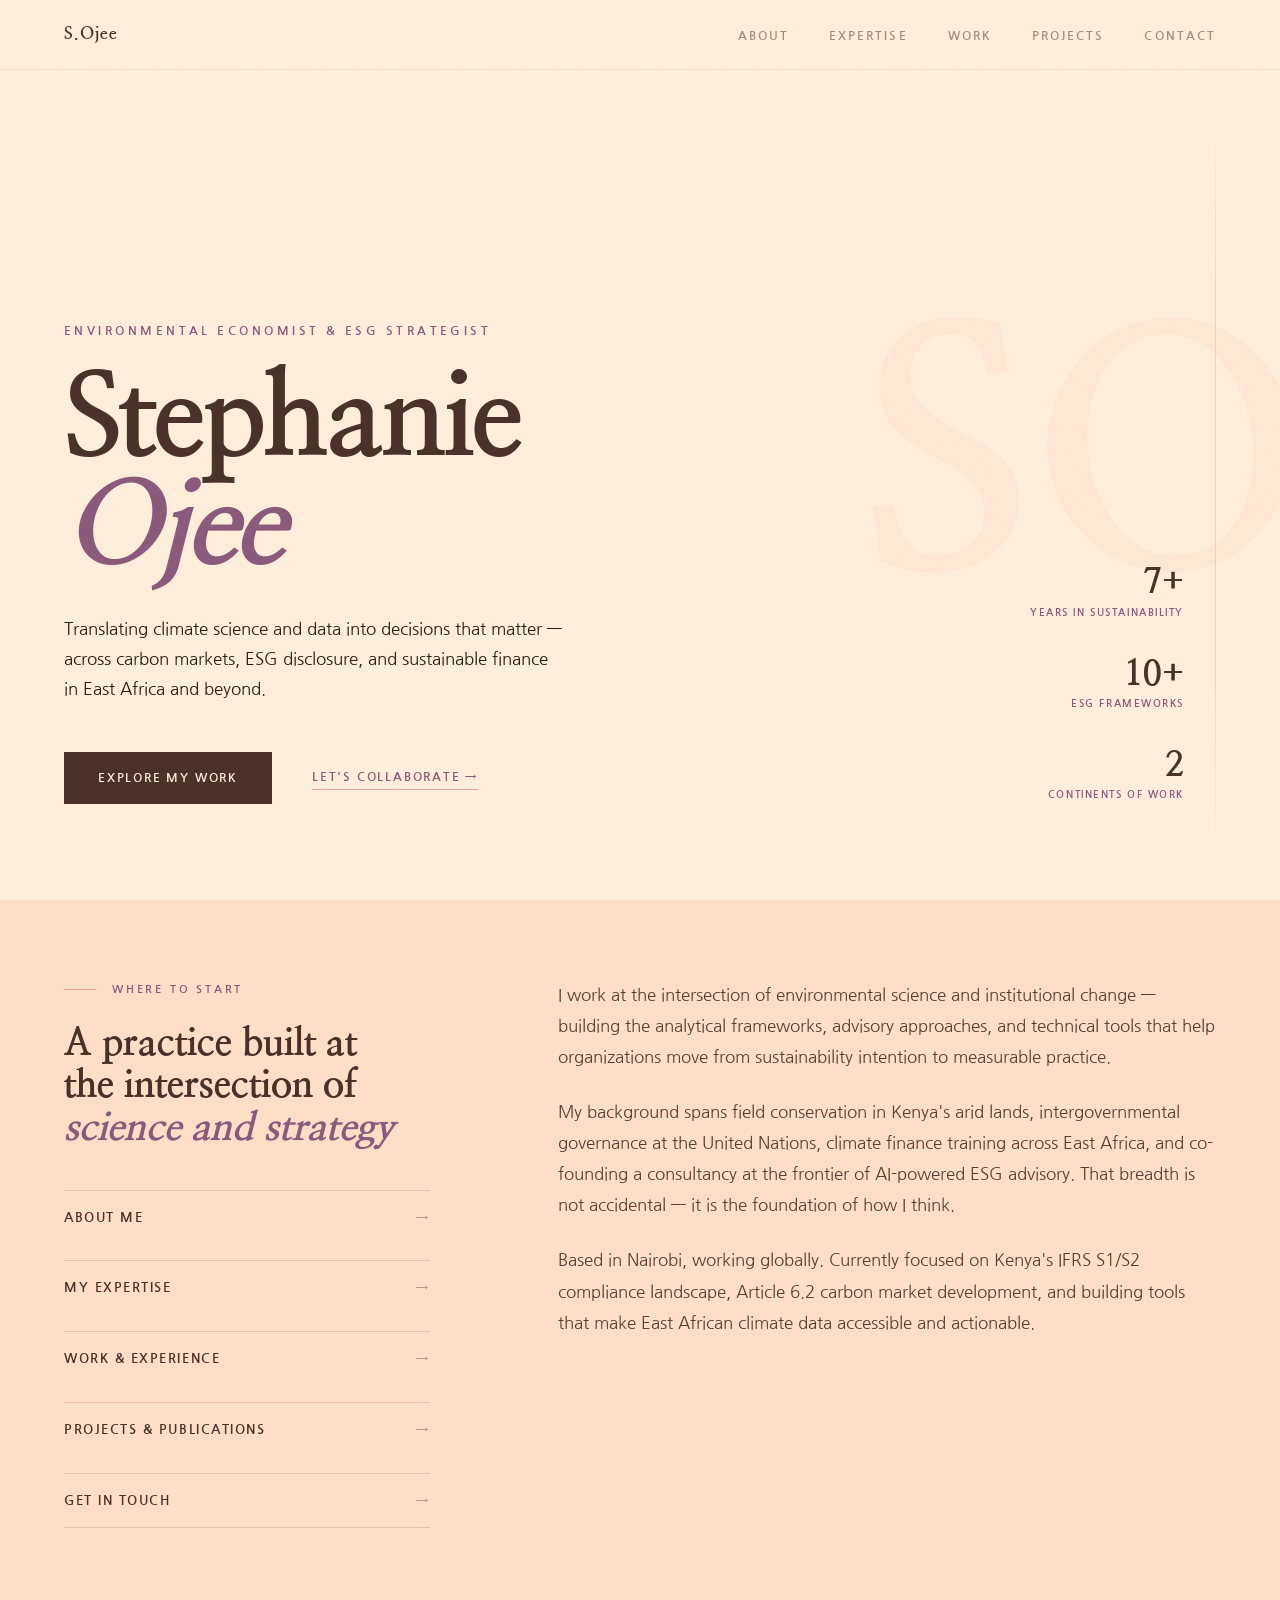
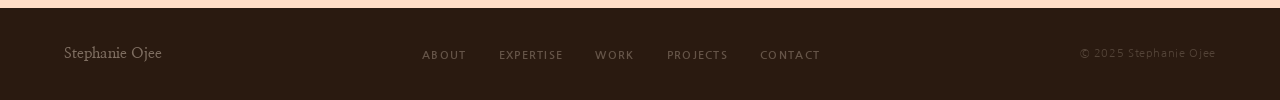
==== commit 88d9ddef: "Refactor index.html by removing shared styles Removed shared styles and updated navigation structure" ====
--- a/index.html
+++ b/index.html
@@ -310,309 +310,6 @@
 
 /* ── PAGE ── */
 
-/* ── SHARED ── */
-/* ═══════════════════════════════════════════════
-   STEPHANIE OJEE — Shared Stylesheet
-   ═══════════════════════════════════════════════ */
-
-@import url('https://fonts.googleapis.com/css2?family=Nanum+Myeongjo:wght@400;700;800&family=Nanum+Gothic:wght@400;700;800&display=swap');
-
-:root {
-  --cream:  #ffeedb;
-  --peach:  #ffdec7;
-  --rose:   #efa3a0;
-  --plum:   #8b597b;
-  --earth:  #493129;
-  --ink:    #2a1a10;
-  --font-serif: 'Nanum Myeongjo', Georgia, serif;
-  --font-sans:  'Nanum Gothic', sans-serif;
-  --nav-h: 70px;
-  --max-w: 1160px;
-  --gutter: 4rem;
-}
-
-*, *::before, *::after { box-sizing: border-box; margin: 0; padding: 0; }
-html { scroll-behavior: smooth; }
-
-body {
-  background: var(--cream);
-  color: var(--earth);
-  font-family: var(--font-sans);
-  font-size: 16px;
-  line-height: 1.7;
-  overflow-x: hidden;
-  padding-top: var(--nav-h);
-}
-
-img { display: block; max-width: 100%; }
-a { color: inherit; text-decoration: none; }
-
-::-webkit-scrollbar { width: 5px; }
-::-webkit-scrollbar-track { background: var(--cream); }
-::-webkit-scrollbar-thumb { background: var(--plum); border-radius: 3px; }
-
-body::before {
-  content: '';
-  position: fixed; inset: 0;
-  pointer-events: none; z-index: 9999;
-  opacity: 0.02;
-  background-image: url("data:image/svg+xml,%3Csvg viewBox='0 0 256 256' xmlns='http://www.w3.org/2000/svg'%3E%3Cfilter id='n'%3E%3CfeTurbulence type='fractalNoise' baseFrequency='0.9' numOctaves='4' stitchTiles='stitch'/%3E%3C/filter%3E%3Crect width='100%25' height='100%25' filter='url(%23n)'/%3E%3C/svg%3E");
-  background-size: 200px 200px;
-}
-
-/* ─── NAV ──────────────────────────── */
-nav {
-  position: fixed;
-  top: 0; left: 0; right: 0;
-  height: var(--nav-h);
-  z-index: 100;
-  display: flex;
-  justify-content: space-between;
-  align-items: center;
-  padding: 0 var(--gutter);
-  background: rgba(255,238,219,0.93);
-  backdrop-filter: blur(14px);
-  border-bottom: 1px solid rgba(73,49,41,0.08);
-}
-
-.nav-logo {
-  font-family: var(--font-serif);
-  font-size: 1.05rem;
-  font-weight: 800;
-  letter-spacing: 0.05em;
-  color: var(--earth);
-}
-
-.nav-links {
-  display: flex;
-  gap: 2.5rem;
-  list-style: none;
-}
-
-.nav-links a {
-  font-family: var(--font-sans);
-  font-size: 0.72rem;
-  font-weight: 700;
-  letter-spacing: 0.18em;
-  text-transform: uppercase;
-  color: var(--earth);
-  opacity: 0.5;
-  transition: opacity 0.2s;
-  position: relative;
-  padding-bottom: 3px;
-}
-
-.nav-links a::after {
-  content: '';
-  position: absolute;
-  bottom: 0; left: 0;
-  width: 0; height: 1.5px;
-  background: var(--plum);
-  transition: width 0.3s ease;
-}
-
-.nav-links a:hover { opacity: 1; }
-.nav-links a:hover::after { width: 100%; }
-.nav-links a.active { opacity: 1; }
-.nav-links a.active::after { width: 100%; }
-
-.nav-toggle {
-  display: none;
-  flex-direction: column;
-  gap: 5px;
-  cursor: pointer;
-  background: none;
-  border: none;
-  padding: 4px;
-}
-.nav-toggle span { display: block; width: 22px; height: 2px; background: var(--earth); }
-
-/* ─── PAGE HERO ─────────────────────── */
-.page-hero {
-  background: var(--earth);
-  padding: 5rem var(--gutter) 4.5rem;
-  position: relative;
-  overflow: hidden;
-}
-
-.page-hero-bg {
-  position: absolute;
-  right: -1rem; bottom: -3rem;
-  font-family: var(--font-serif);
-  font-size: clamp(10rem, 20vw, 22rem);
-  font-weight: 800;
-  color: rgba(255,238,219,0.035);
-  line-height: 1;
-  user-select: none;
-  pointer-events: none;
-  white-space: nowrap;
-}
-
-.page-label {
-  font-family: var(--font-sans);
-  font-size: 0.7rem;
-  font-weight: 700;
-  letter-spacing: 0.28em;
-  text-transform: uppercase;
-  color: var(--rose);
-  display: flex;
-  align-items: center;
-  gap: 1rem;
-  margin-bottom: 1.5rem;
-}
-
-.page-label::before {
-  content: '';
-  display: block;
-  width: 2rem; height: 1px;
-  background: var(--plum);
-}
-
-.page-title {
-  font-family: var(--font-serif);
-  font-size: clamp(2.8rem, 6vw, 5.5rem);
-  font-weight: 800;
-  line-height: 0.95;
-  color: var(--cream);
-  letter-spacing: -0.02em;
-}
-
-.page-title em { font-style: italic; color: var(--rose); }
-
-.page-subtitle {
-  max-width: 540px;
-  margin-top: 1.8rem;
-  font-size: 1rem;
-  line-height: 1.8;
-  color: rgba(255,238,219,0.55);
-}
-
-/* ─── SECTION LABEL ─────────────────── */
-.section-label {
-  font-family: var(--font-sans);
-  font-size: 0.7rem;
-  font-weight: 700;
-  letter-spacing: 0.25em;
-  text-transform: uppercase;
-  color: var(--plum);
-  display: flex;
-  align-items: center;
-  gap: 1rem;
-  margin-bottom: 1.5rem;
-}
-
-.section-label::before {
-  content: '';
-  display: block;
-  width: 2rem; height: 1px;
-  background: var(--rose);
-}
-
-.section-label.light { color: var(--rose); }
-.section-label.light::before { background: var(--plum); }
-
-/* ─── BUTTONS ───────────────────────── */
-.btn-primary {
-  display: inline-block;
-  background: var(--earth);
-  color: var(--cream);
-  font-family: var(--font-sans);
-  font-size: 0.75rem;
-  font-weight: 700;
-  letter-spacing: 0.15em;
-  text-transform: uppercase;
-  padding: 0.85rem 2rem;
-  border: 2px solid var(--earth);
-  transition: background 0.25s, color 0.25s;
-}
-.btn-primary:hover { background: transparent; color: var(--earth); }
-
-.link-arrow {
-  display: inline-flex;
-  align-items: center;
-  gap: 0.4rem;
-  font-size: 0.75rem;
-  font-weight: 700;
-  letter-spacing: 0.1em;
-  text-transform: uppercase;
-  color: var(--rose);
-  transition: gap 0.2s, color 0.2s;
-}
-.link-arrow:hover { gap: 0.7rem; color: var(--cream); }
-
-/* ─── TAGS ──────────────────────────── */
-.tag {
-  display: inline-block;
-  font-size: 0.63rem;
-  font-weight: 700;
-  letter-spacing: 0.1em;
-  text-transform: uppercase;
-  padding: 0.22rem 0.65rem;
-  border-radius: 2px;
-}
-.tag-dark  { background: rgba(73,49,41,0.1);  color: var(--earth); }
-.tag-plum  { background: var(--plum);          color: var(--cream); }
-.tag-rose  { background: var(--rose);          color: var(--earth); }
-.tag-light { background: rgba(255,238,219,0.12); color: var(--peach); }
-.tag-peach { background: var(--peach);         color: var(--earth); }
-
-/* ─── FOOTER ────────────────────────── */
-footer {
-  background: var(--ink);
-  padding: 2rem var(--gutter);
-  display: flex;
-  justify-content: space-between;
-  align-items: center;
-  flex-wrap: wrap;
-  gap: 1rem;
-}
-.footer-name {
-  font-family: var(--font-serif);
-  font-size: 0.95rem;
-  font-weight: 700;
-  color: rgba(255,238,219,0.4);
-}
-.footer-nav {
-  display: flex;
-  gap: 2rem;
-  list-style: none;
-}
-.footer-nav a {
-  font-size: 0.68rem;
-  font-weight: 700;
-  letter-spacing: 0.12em;
-  text-transform: uppercase;
-  color: rgba(255,238,219,0.28);
-  transition: color 0.2s;
-}
-.footer-nav a:hover { color: var(--rose); }
-.footer-copy {
-  font-size: 0.68rem;
-  color: rgba(255,238,219,0.2);
-  letter-spacing: 0.06em;
-}
-
-/* ─── RESPONSIVE ────────────────────── */
-@media (max-width: 900px)  { :root { --gutter: 2.5rem; } }
-@media (max-width: 768px) {
-  :root { --gutter: 1.5rem; }
-  .nav-links {
-    display: none;
-    flex-direction: column;
-    gap: 1.5rem;
-    position: absolute;
-    top: var(--nav-h); left: 0; right: 0;
-    background: var(--cream);
-    padding: 2rem var(--gutter);
-    border-top: 1px solid rgba(73,49,41,0.1);
-    box-shadow: 0 8px 24px rgba(73,49,41,0.1);
-  }
-  .nav-links.open { display: flex; }
-  .nav-toggle { display: flex; }
-  .footer-nav { display: none; }
-  footer { justify-content: center; text-align: center; }
-}
-
 /* ── PAGE ── */
 
     /* ─── HERO ──────────────────────────────────── */
@@ -831,7 +528,7 @@
         <div class="stat-label">ESG Frameworks</div>
       </div>
       <div>
-        <div class="stat-num">3</div>
+        <div class="stat-num">2</div>
         <div class="stat-label">Continents of Work</div>
       </div>
     </div>
@@ -854,13 +551,13 @@
         <p class="section-label">Where to Start</p>
         <h2 class="intro-headline">A practice built at<br>the intersection of<br><em>science and strategy</em></h2>
 
-        <nav class="intro-links">
+        <div class="intro-links">
           <a href="about.html" class="intro-link-row">About Me <span>→</span></a>
           <a href="expertise.html" class="intro-link-row">My Expertise <span>→</span></a>
           <a href="work.html" class="intro-link-row">Work &amp; Experience <span>→</span></a>
           <a href="projects.html" class="intro-link-row">Projects &amp; Publications <span>→</span></a>
           <a href="contact.html" class="intro-link-row">Get in Touch <span>→</span></a>
-        </nav>
+        </div>
       </div>
 
       <div class="intro-body">
